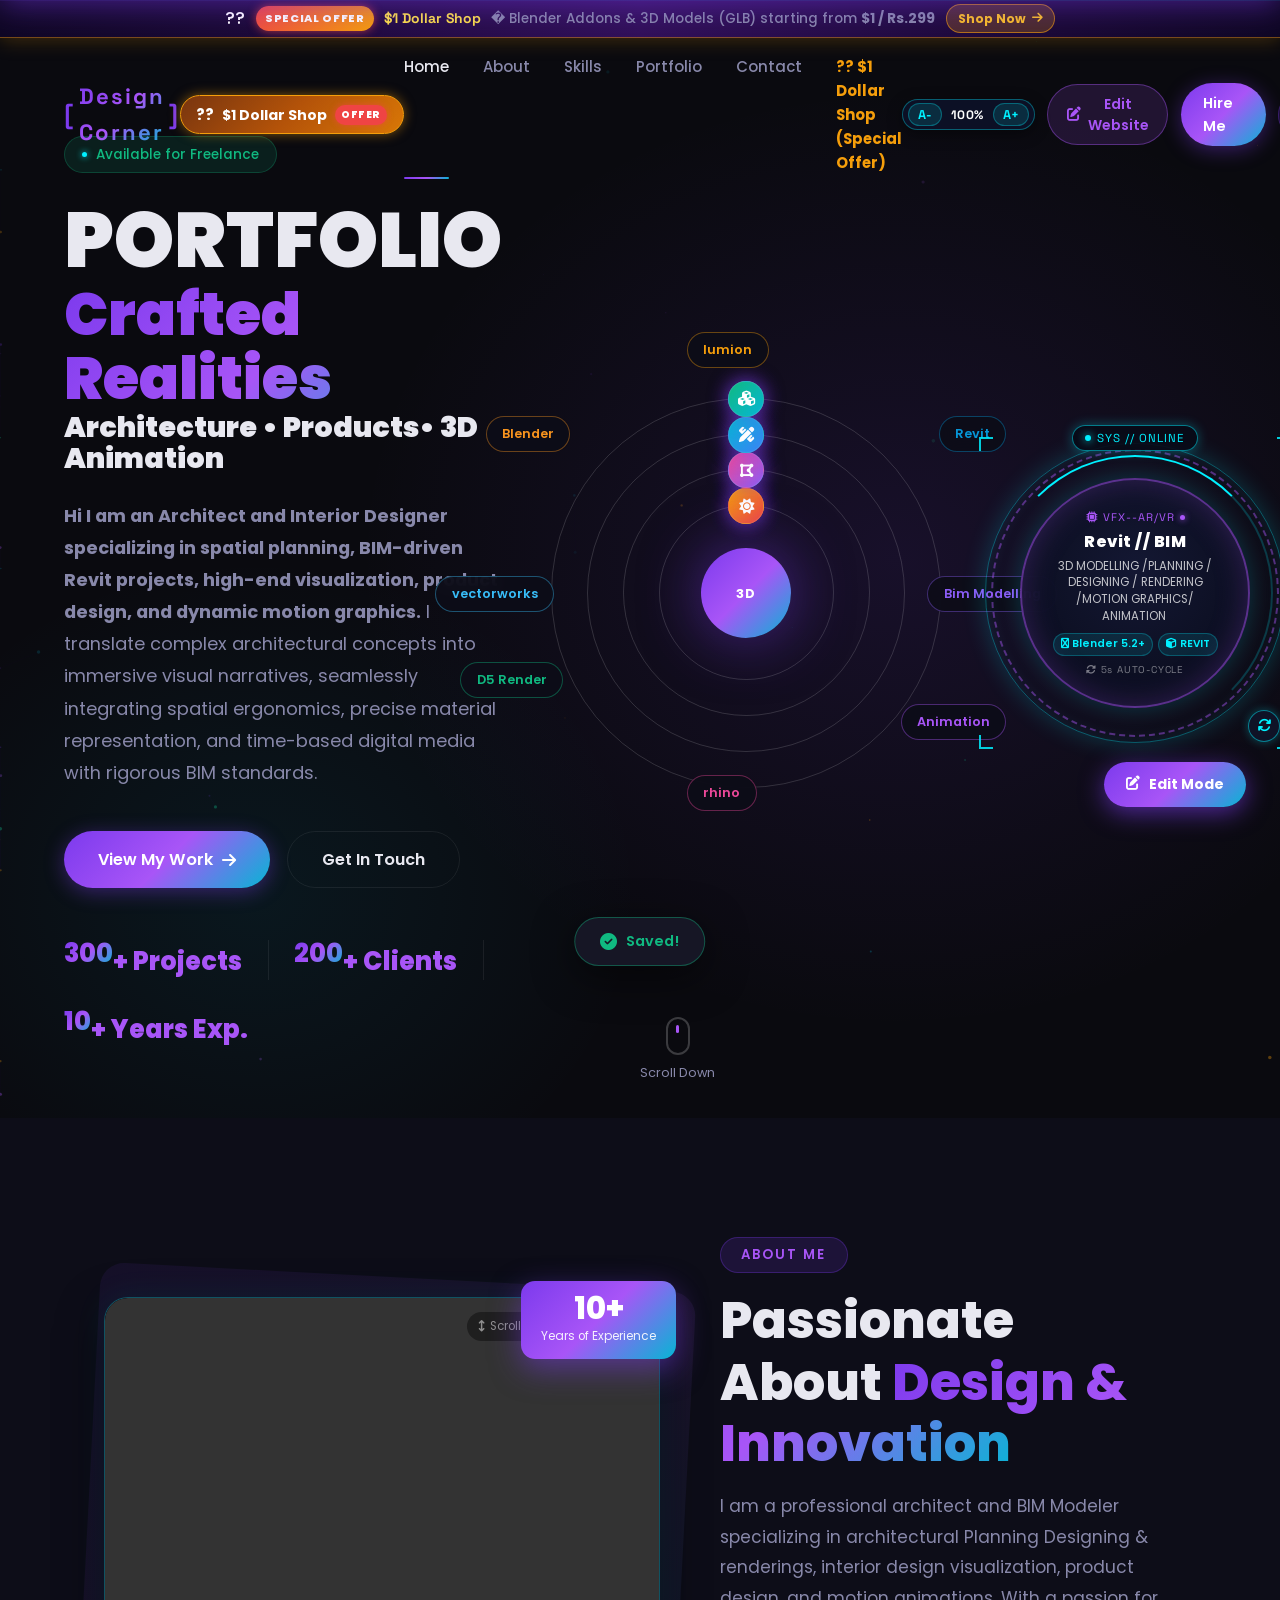
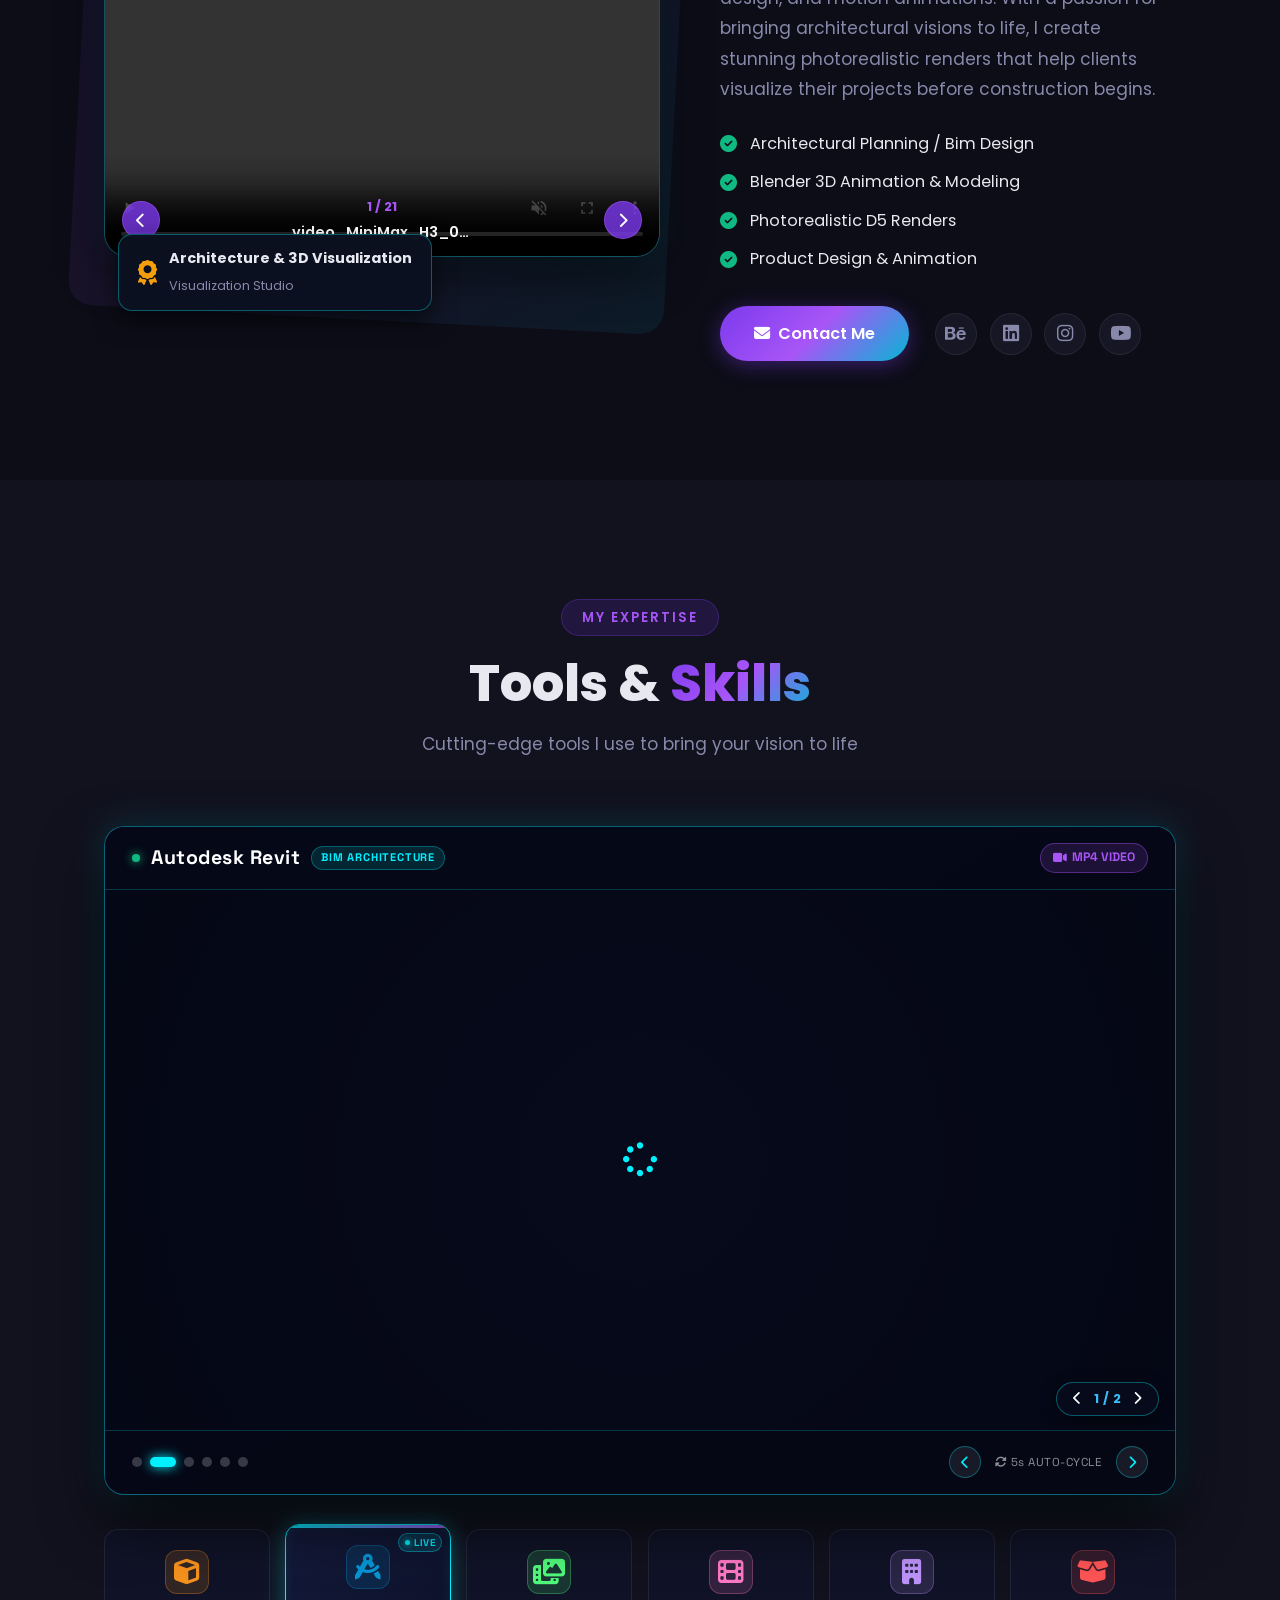
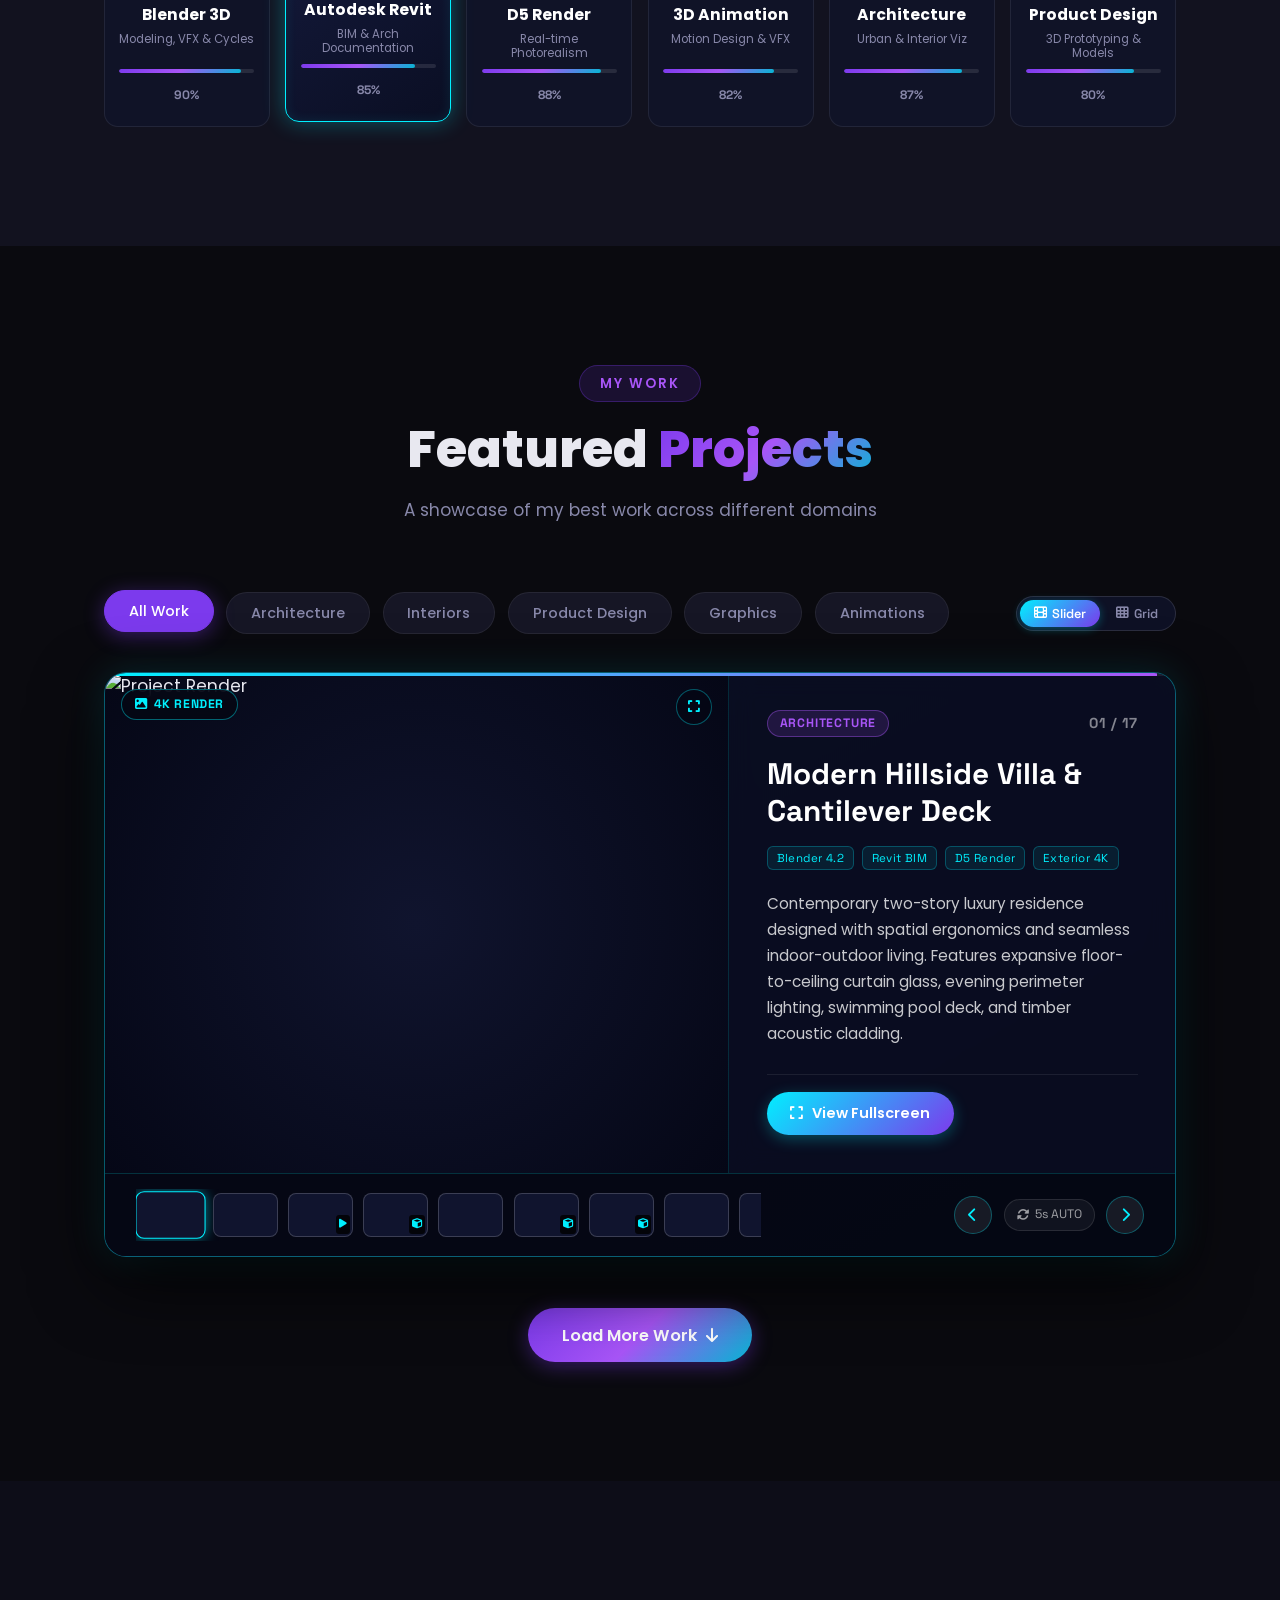
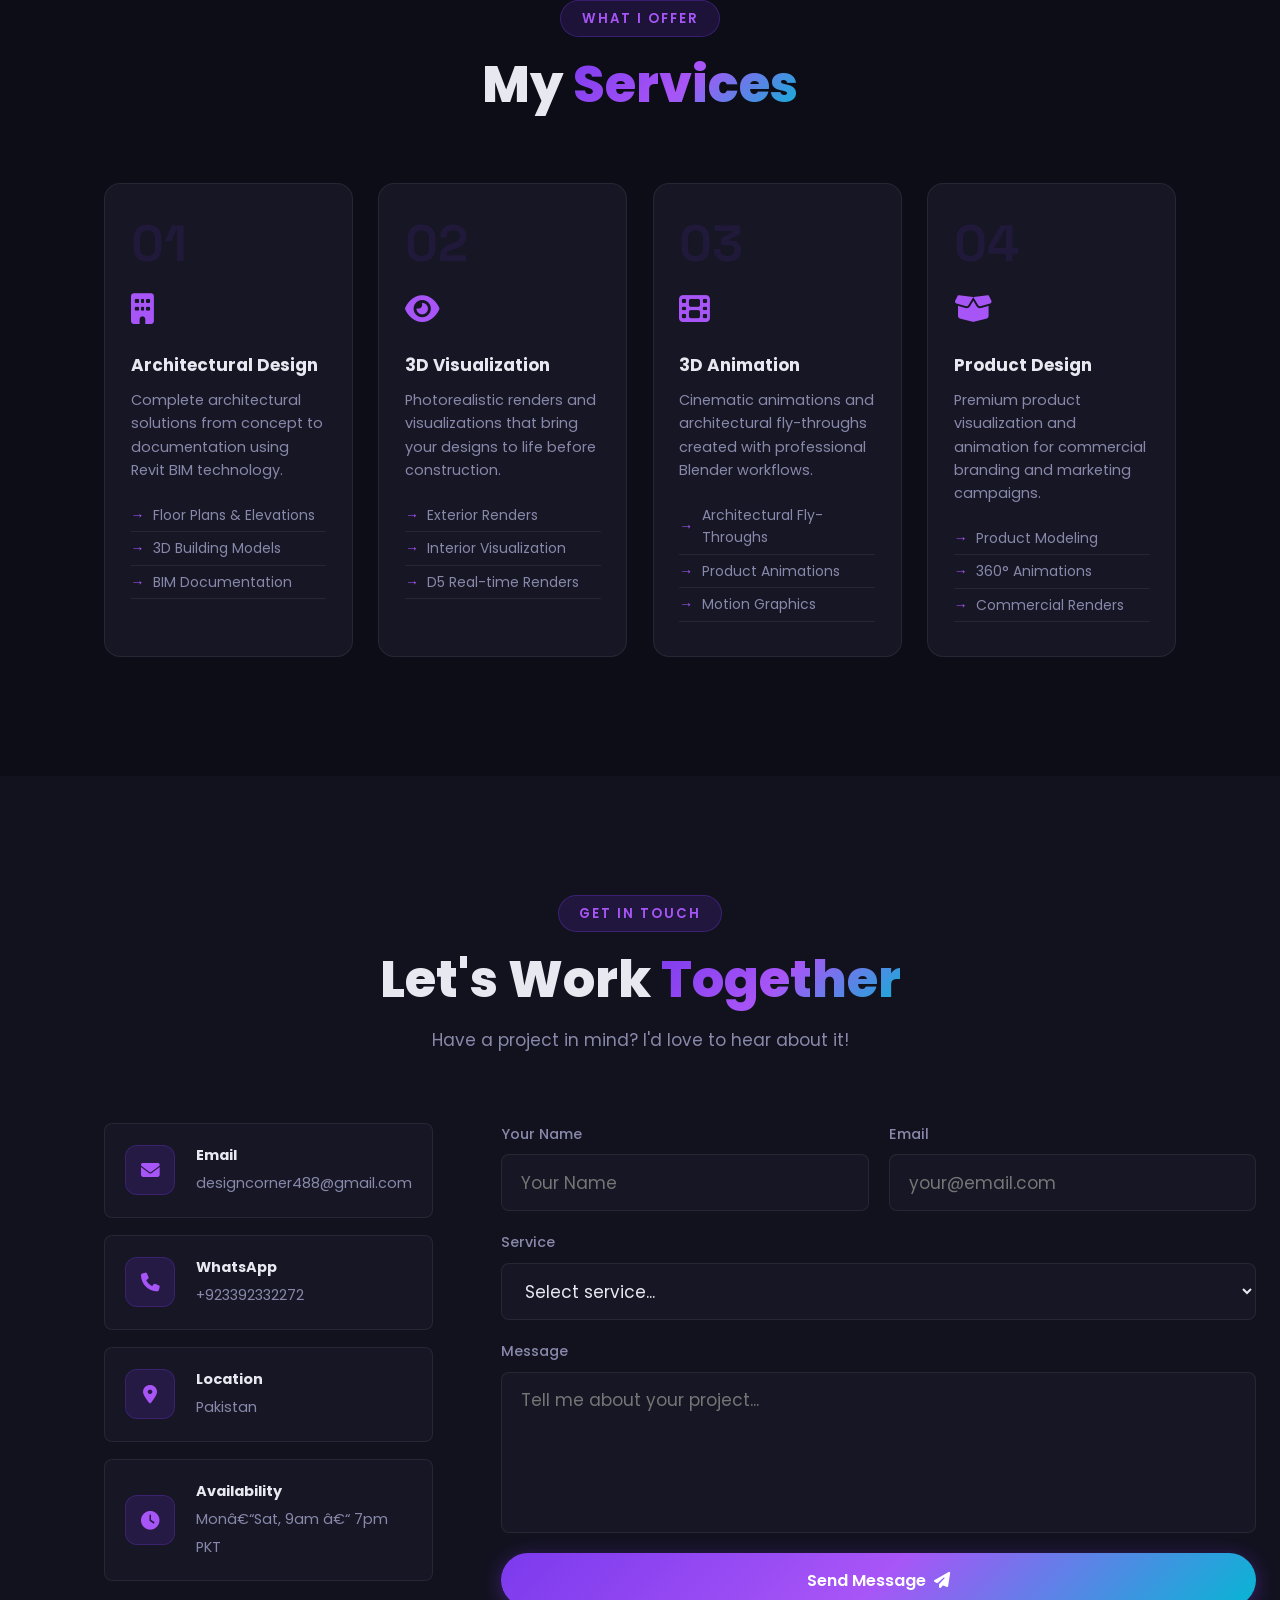
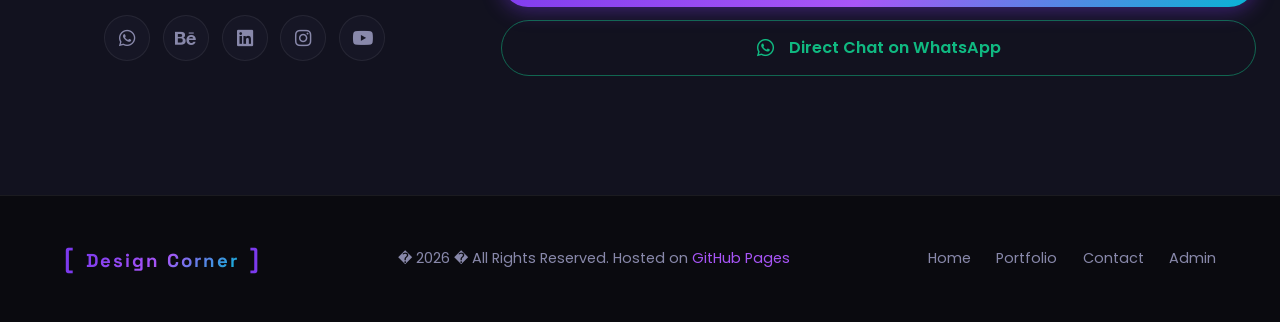
==== index.html @ 5e1ff258 "Fix Slide Timer modal opening and add quick speed controls (v24.6)" ====
﻿<!DOCTYPE html>
<html lang="en">
<head>
<script>
window.addEventListener('error', function(e) {
  document.title = 'JS_ERROR: ' + e.message + ' line ' + e.lineno;
});
</script>
  <meta charset="UTF-8"/>
  <meta name="viewport" content="width=device-width, initial-scale=1.0"/>
  <meta name="description" content="Professional Architecture & 3D Visualization Portfolio � Photorealistic Renderings, Animations, Interior Design"/>
  <meta property="og:title" content="Architecture & 3D Visualization Portfolio"/>
  <meta property="og:type" content="website"/>
  <title>Architecture & 3D Visualization</title>
  <link rel="preconnect" href="https://fonts.googleapis.com"/>
  <link rel="preconnect" href="https://fonts.gstatic.com" crossorigin/>
  <link href="https://fonts.googleapis.com/css2?family=Poppins:wght@300;400;500;600;700;800;900&family=Space+Grotesk:wght@300;400;500;600;700&display=swap" rel="stylesheet"/>
  <link rel="stylesheet" href="https://cdnjs.cloudflare.com/ajax/libs/font-awesome/6.5.0/css/all.min.css"/>
  <link rel="stylesheet" href="style.css?v=23.1"/>
  <script type="module" src="https://ajax.googleapis.com/ajax/libs/model-viewer/3.4.0/model-viewer.min.js"></script>
</head>
<body>

<!-- EDIT TOOLBAR -->
<div class="edit-toolbar" id="editToolbar">
  <div class="edit-toolbar-inner">
    <div class="edit-brand"><i class="fas fa-wand-magic-sparkles"></i><span>Edit Mode</span></div>
    <div class="edit-tools">
      <button class="etool etool-save" id="btnSave" onclick="saveAll()"><i class="fas fa-floppy-disk"></i> Save</button>
      <button class="etool etool-publish" id="btnPublish" onclick="publishToGitHub()"><i class="fas fa-cloud-upload-alt"></i> Publish Live</button>
      <button class="etool etool-token" id="btnToken" onclick="openGhTokenModal()" title="GitHub Token Setup"><i class="fab fa-github"></i></button>
      <button class="etool etool-inquiries" id="btnInquiries" onclick="openInquiriesModal()" title="View Client Messages"><i class="fas fa-inbox"></i> Inquiries (<span id="inquiryCount">0</span>)</button>
      <button class="etool etool-softwares" id="btnManageSoftwares" onclick="openSoftwareModal()"><i class="fas fa-tags"></i> Software Tags</button>
      <div class="etool-fontsize-group" id="etoolFontSizeGroup" title="Kisi bhi text par click karein phir yahan se size chota ya bara karein">
        <span class="fs-label"><i class="fas fa-text-height"></i> Text Size:</span>
        <button type="button" class="btn-fs-step" onclick="adjustActiveFontSize(-2)" title="Text chota karein (A-)">A-</button>
        <span id="activeFontSizeDisplay" class="fs-display">--</span>
        <button type="button" class="btn-fs-step" onclick="adjustActiveFontSize(+2)" title="Text bara karein (A+)">A+</button>
        <button type="button" class="btn-fs-reset" onclick="resetActiveFontSize()" title="Original size par reset karein"><i class="fas fa-rotate-left"></i></button>
      </div>
      <button class="etool" onclick="openSlideTimerModal()" title="Slide Timer Settings — har section ki speed adjust karein" style="background:rgba(99,102,241,0.25);border-color:rgba(139,92,246,0.5);"><i class="fas fa-clock"></i> Timers</button>
      <button class="etool etool-reset" id="btnReset"><i class="fas fa-rotate-left"></i> Reset</button>
      <button class="etool etool-lock" id="btnLock" onclick="lockEditMode()" title="Lock & Logout"><i class="fas fa-lock"></i> Lock</button>
    </div>
    <div class="edit-hint"><i class="fas fa-circle-info"></i> Text par click karein = edit · <strong>Ctrl+E</strong> = Toggle · <strong>Ctrl+S</strong> = Save</div>
  </div>
</div>

<!-- EDIT TOGGLE BUTTON -->
<button class="edit-toggle-btn" id="editToggleBtn" onclick="tryToggleEditMode()">
  <i class="fas fa-pen-to-square" id="editIcon"></i>
  <span id="editLabel">Edit Mode</span>
</button>

<!-- TOAST -->
<div class="toast" id="toast"><i class="fas fa-check-circle"></i><span id="toastMsg">Saved!</span></div>

<!-- Hidden file input for profile photo -->
<input type="file" id="fileInputPhoto" accept="image/*" style="display:none"/>
<input type="file" id="scifiAvatarInput" accept="image/*" style="display:none"/>

<!-- LOADER -->
<div class="loader" id="loader">
  <div class="loader-inner">
    <div class="loader-logo">
      <span class="loader-letter" style="animation-delay:.05s">3</span>
      <span class="loader-letter" style="animation-delay:.1s">D</span>
      <span class="loader-letter" style="animation-delay:.15s">&nbsp;</span>
      <span class="loader-letter" style="animation-delay:.2s">S</span>
      <span class="loader-letter" style="animation-delay:.25s">T</span>
      <span class="loader-letter" style="animation-delay:.3s">U</span>
      <span class="loader-letter" style="animation-delay:.35s">D</span>
      <span class="loader-letter" style="animation-delay:.4s">I</span>
      <span class="loader-letter" style="animation-delay:.45s">O</span>
    </div>
    <div class="loader-bar"><div class="loader-progress" id="loaderProgress"></div></div>
    <span class="loader-percent" id="loaderPercent">0%</span>
  </div>
</div>
<script>
  setTimeout(function() {
    var l = document.getElementById('loader');
    if (l) { l.classList.add('hidden'); setTimeout(function(){ l.style.display = 'none'; }, 400); }
  }, 1200);
</script>



<!-- TOP PROMO BANNER ($1 DOLLAR SHOP) -->
<div class="top-promo-banner" id="topPromoBanner">
  <a href="addons-store/" target="_blank" class="promo-link">
    <span class="promo-flame-icon">??</span>
    <span class="promo-badge-pulse">SPECIAL OFFER</span>
    <span class="promo-title"><strong>$1 Dollar Shop</strong></span>
    <span class="promo-desc">� Blender Addons &amp; 3D Models (GLB) starting from <strong>$1 / Rs.299</strong></span>
    <span class="promo-cta">Shop Now <i class="fas fa-arrow-right"></i></span>
  </a>
</div>

<!-- NAVBAR -->
<nav class="navbar" id="navbar">
  <div class="nav-logo" id="navLogoWrap">
    <img id="navLogoImg" src="" alt="Firm Logo" style="display:none;height:36px;max-width:140px;object-fit:contain;margin-right:8px;border-radius:6px;vertical-align:middle;" />
    <span class="logo-bracket">[</span>
    <span class="logo-text editable" data-key="navName" id="nav-name">Design Corner</span>
    <span class="logo-bracket">]</span>
    <label class="btn-logo-upload" id="btnLogoUpload" title="Upload PNG Logo">
      <i class="fas fa-camera"></i>
      <input type="file" id="navLogoFileInput" accept="image/png,image/jpeg,image/svg+xml,image/webp" style="display:none" />
    </label>
    <button type="button" class="btn-logo-remove" id="btnLogoRemove" title="Remove Logo" style="display:none;">
      <i class="fas fa-xmark"></i>
    </button>
  </div>

  <!-- Dedicated Glowing & Blinking $1 Dollar Shop Button (Visible on both Mobile & Desktop) -->
  <a href="addons-store/" class="nav-shop-pill" target="_blank" title="Blender Addons &amp; Tools from $1 / Rs.299">
    <span class="shop-pill-flame">??</span>
    <span class="shop-pill-text">$1 Dollar Shop</span>
    <span class="shop-pill-badge">OFFER</span>
  </a>

  <div class="nav-links" id="navLinks">
    <a href="#home"     class="nav-link active">Home</a>
    <a href="#about"    class="nav-link">About</a>
    <a href="#skills"   class="nav-link">Skills</a>
    <a href="#work"     class="nav-link">Portfolio</a>
    <a href="#contact"  class="nav-link">Contact</a>
    <a href="addons-store/" class="nav-link nav-store-drawer-link" target="_blank" style="color:var(--gold);font-weight:700">
      ?? $1 Dollar Shop (Special Offer)
    </a>

    <!-- Mobile Drawer Extra Actions -->
    <div class="mobile-menu-extras">
      <div class="site-scale-control mobile-scale-box" title="Text Zoom">
        <span style="font-size:0.75rem;color:var(--text-muted);padding-left:4px;">Zoom:</span>
        <button type="button" class="btn-scale-step" onclick="changeSiteScale(-0.1)">A-</button>
        <button type="button" class="btn-scale-reset" onclick="resetSiteScale()">100%</button>
        <button type="button" class="btn-scale-step" onclick="changeSiteScale(0.1)">A+</button>
      </div>
      <a href="#contact" class="btn-hire mobile-hire-btn" onclick="document.getElementById('navLinks').classList.remove('open')">Hire Me</a>
    </div>
  </div>

  <div class="nav-actions">
    <!-- Desktop text scale controller -->
    <div class="site-scale-control desktop-scale-control" id="siteScaleControl" title="Page & Text Zoom Controller">
      <button type="button" class="btn-scale-step" onclick="changeSiteScale(-0.1)" title="Make text smaller (A-)">A-</button>
      <button type="button" class="btn-scale-reset" onclick="resetSiteScale()" id="siteScaleLabel" title="Reset Zoom to 100%">100%</button>
      <button type="button" class="btn-scale-step" onclick="changeSiteScale(0.1)" title="Make text bigger (A+)">A+</button>
    </div>
    <button class="btn-edit-nav desktop-edit-btn" id="navEditBtn" onclick="tryToggleEditMode()" title="Direct Visual Edit"><i class="fas fa-pen-to-square"></i> <span>Edit Website</span></button>
    <a href="#contact" class="btn-hire desktop-hire-btn">Hire Me</a>
    <a href="admin/" class="btn-admin-nav desktop-admin-btn" title="Admin Panel"><i class="fas fa-cog"></i></a>
    <button class="hamburger" id="hamburger" aria-label="Toggle Navigation"><span></span><span></span><span></span></button>
  </div>
</nav>

<!-- HERO -->
<section class="hero" id="home">
  <div class="hero-bg">
    <canvas id="particleCanvas"></canvas>
    <div class="hero-gradient"></div>
  </div>
  <div class="hero-content">
    <div class="hero-badge">
      <span class="badge-dot"></span>
      <span class="editable" data-key="heroBadge">Available for Freelance</span>
    </div>
    <h1 class="hero-title">
      <span class="line editable" data-key="heroLine1">Architecture</span>
      <span class="line gradient-text editable" data-key="heroLine2" id="hero-tagline">3D Visualization</span>
      <span class="line editable" data-key="heroLine3">& Design</span>
    </h1>
    <p class="hero-desc editable" data-key="heroDesc" id="hero-desc">Transforming ideas into stunning 3D realities � from architectural masterpieces to mesmerizing animations and product designs.</p>
    <div class="hero-btns">
      <a href="#work" class="btn-primary"><span>View My Work</span><i class="fas fa-arrow-right"></i></a>
      <a href="#contact" class="btn-secondary"><span>Get In Touch</span></a>
    </div>
    <div class="hero-stats">
      <div class="stat">
        <span class="stat-num editable" data-key="statProjects" id="stat-projects">300</span><span>+</span>
        <span class="stat-label editable" data-key="statProjLbl">Projects</span>
      </div>
      <div class="stat-divider"></div>
      <div class="stat">
        <span class="stat-num editable" data-key="statClients" id="stat-clients">200</span><span>+</span>
        <span class="stat-label editable" data-key="statClientsLbl">Clients</span>
      </div>
      <div class="stat-divider"></div>
      <div class="stat">
        <span class="stat-num editable" data-key="statYears" id="stat-years">10</span><span>+</span>
        <span class="stat-label editable" data-key="statYearsLbl">Years Exp.</span>
      </div>
    </div>
  </div>
  <div class="hero-visual">
    <div class="hero-3d-card">
      <div class="card-inner">
        <div class="orbit" id="orbitContainer">
          <div class="orbit-ring ring1"><div class="planet p1"><i class="fas fa-cube"></i></div></div>
          <div class="orbit-ring ring2"><div class="planet p2"><i class="fas fa-drafting-compass"></i></div></div>
          <div class="orbit-ring ring3"><div class="planet p3"><i class="fas fa-film"></i></div></div>
        </div>
        <div class="center-icon"><i class="fas fa-hexagon"></i><span>3D</span></div>
      </div>
      <div class="floating-tags" id="floatingTags">
        <span class="tag t1">Blender</span>
        <span class="tag t2">Revit</span>
        <span class="tag t3">D5 Render</span>
        <span class="tag t4">Animation</span>
      </div>
    </div>
    <div class="orbit-actions-bar">
      <button type="button" class="btn-orbit-add-pill" id="orbitAddBtn" onclick="triggerAddSoftware()">
        <i class="fas fa-plus-circle"></i> Manage Software Tags
      </button>
    </div>
  </div>

  <!-- SCI-FI CINEMATIC DYNAMIC CIRCLE PORTAL -->
  <div class="hero-scifi-portal" id="scifiPortal" data-aos="fade-left" data-aos-delay="300">
    <div class="scifi-portal-inner">
      <!-- Holographic Sci-Fi HUD HUD Rings & Markings -->
      <div class="scifi-hud-frame">
        <div class="hud-ring hud-ring-outer"></div>
        <div class="hud-ring hud-ring-tech"></div>
        <div class="hud-ring hud-ring-radar"></div>
        <div class="hud-corner c-tl"></div>
        <div class="hud-corner c-tr"></div>
        <div class="hud-corner c-bl"></div>
        <div class="hud-corner c-br"></div>
        <div class="hud-status-badge">
          <span class="hud-pulse-dot"></span>
          <span class="editable" data-key="scifiStatus">SYS // ONLINE</span>
        </div>
      </div>

      <!-- 3D Flip Card: Alternates every 5 seconds -->
      <div class="scifi-flip-card" id="scifiFlipCard" onclick="manualFlipPortal(event)" title="Click to rotate (Auto 5s)">
        <!-- Face A: Holographic Avatar / Profile Image -->
        <div class="scifi-face scifi-face-front">
          <div class="scifi-avatar-wrap">
            <img id="scifiAvatarImg" src="hero-bg.png" alt="Profile Avatar" class="scifi-avatar-img" />
            <div class="scifi-scanlines"></div>
            <div class="scifi-holo-glow"></div>
            <label class="btn-scifi-upload" id="btnScifiUpload" title="Change Sci-Fi Avatar" onclick="event.stopPropagation()">
              <i class="fas fa-camera"></i>
              
            </label>
          </div>
          <div class="scifi-avatar-info">
            <span class="scifi-tag editable" data-key="scifiRank">ARCHITECT &amp; 3D ARTIST</span>
            <span class="scifi-name editable" data-key="scifiCallsign">DESIGN CORNER</span>
          </div>
        </div>

        <!-- Face B: High-Tech Sci-Fi Data Terminal / Text -->
        <div class="scifi-face scifi-face-back">
          <div class="scifi-terminal-content">
            <div class="terminal-hud-header">
              <i class="fa-solid fa-microchip"></i>
              <span class="editable" data-key="scifiTermTag">CORE // 3D MATRIX</span>
              <span class="terminal-beacon"></span>
            </div>
            <h4 class="terminal-hud-title editable" data-key="scifiTermTitle">BLENDER 3D // BIM</h4>
            <p class="terminal-hud-desc editable" data-key="scifiTermDesc">Photorealistic architectural renders, parametric geometry nodes &amp; motion design.</p>
            <div class="terminal-hud-pills">
              <span class="hud-pill editable" data-key="scifiBadge1"><i class="fa-brands fa-blender"></i> Blender 4.x</span>
              <span class="hud-pill editable" data-key="scifiBadge2"><i class="fas fa-cube"></i> Revit &amp; D5</span>
            </div>
            <div class="terminal-hud-footer">
              <span class="cycle-hint"><i class="fas fa-rotate"></i> 5s AUTO-CYCLE</span>
            </div>
          </div>
        </div>
      </div>

      <!-- Quick manual flip button -->
      <button type="button" class="btn-portal-flip-toggle" onclick="event.stopPropagation(); manualFlipPortal()" title="Rotate Circle">
        <i class="fas fa-arrows-rotate"></i>
      </button>
    </div>
    <!-- Dedicated Mobile & Desktop Change Photo Button in Edit Mode -->
    <div class="scifi-edit-actions" id="scifiEditActions" style="display:none;">
      <button type="button" class="btn-change-scifi-photo" onclick="triggerScifiAvatarUpload(event)">
        <i class="fas fa-camera"></i> Change Photo
      </button>
      <button type="button" class="btn-change-scifi-photo" onclick="openScifiModal(event)" style="border-color:#a855f7;background:linear-gradient(135deg,rgba(168,85,247,.3),rgba(99,102,241,.3));">
        <i class="fas fa-pen-to-square"></i> Edit Circle Text
      </button>
      <button type="button" class="btn-change-scifi-photo" onclick="flipPortal()" style="border-color:#38bdf8;background:linear-gradient(135deg,rgba(56,189,248,.25),rgba(0,240,255,.2));">
        <i class="fas fa-arrows-rotate"></i> Flip Side
      </button>
    </div>
  </div>
  <div class="scroll-indicator">
    <div class="scroll-mouse"><div class="scroll-wheel"></div></div>
    <span>Scroll Down</span>
  </div>
</section>

<!-- ABOUT -->
<section class="about section" id="about">
  <div class="container">
    <div class="about-grid">
      <div class="about-image-wrap" data-aos="fade-right">
        <div class="about-img-bg"></div>
        <div class="about-img-container">
          <!-- 3D GLB MODEL VIEWER -->
          <div class="glb-viewer-wrap" id="glbViewerWrap">
            <div class="glb-placeholder" id="glbPlaceholder" style="display:none;">
              <i class="fas fa-cube"></i>
              <span>3D Models & Animations Upload Karein</span>
              <p class="glb-hint">GLB / GLTF 3D Models aur MP4 / WebM Animations<br>Auto-rotate, 360� orbit aur auto-play hoga!</p>
              <label class="glb-upload-btn" id="glbUploadLabel">
                <i class="fas fa-upload"></i> Upload 3D Models / Animations
                <input type="file" id="glbFileInput" accept=".glb,.gltf,.mp4,.webm,.jpg,.jpeg,.png,.webp" multiple style="display:none"/>
              </label>
            </div>
            <div class="glb-viewer-container" id="glbViewerContainer" style="display:block;">
              <model-viewer
                id="mainModelViewer"
                auto-rotate
                auto-rotate-delay="0"
                rotation-per-second="30deg"
                camera-controls
                touch-action="pan-y"
                shadow-intensity="1.2"
                environment-image="neutral"
                exposure="1"
                autoplay
                loading="eager"
                style="width:100%;height:100%;display:none;background:transparent;"
              ></model-viewer>
              <video
                id="mainVideoViewer"
                src="media/hvac_samply_.mp4"
                autoplay
                loop
                muted
                playsinline
                controls
                style="display:block;width:100%;height:100%;object-fit:contain;background:#05050a;"
              ></video>
              <img
                id="mainImageViewer"
                style="display:none;width:100%;height:100%;object-fit:contain;background:#05050a;border-radius:12px;"
                alt="3D Visual Render"
              />
              <div class="glb-nav-overlay">
                <button class="glb-nav-btn glb-prev" id="glbPrevBtn" title="Previous"><i class="fas fa-chevron-left"></i></button>
                <div class="glb-info">
                  <span class="glb-counter" id="glbCounter">1 / 1</span>
                  <span class="glb-name" id="glbModelName">Model</span>
                </div>
                <div class="glb-edit-actions" style="display:flex;align-items:center;gap:.35rem;">
                  <button type="button" class="glb-action-btn glb-set-first-btn" id="glbSetFirstBtn" title="Set this model as #1 (Cover/Main Display)"><i class="fas fa-star"></i> Set #1</button>
                  <button type="button" class="glb-action-btn" id="glbReorderBtn" title="Arrange & Reorder All Models"><i class="fas fa-arrow-down-up-across-line"></i> Reorder</button>
                  <button type="button" class="glb-del-btn" id="glbDelBtn" title="Delete Model / Animation"><i class="fas fa-trash-can"></i></button>
                  <button class="glb-nav-btn glb-next" id="glbNextBtn" title="Next"><i class="fas fa-chevron-right"></i></button>
                </div>
              </div>
              <div class="glb-scroll-hint"><i class="fas fa-arrows-up-down"></i> Scroll to switch (up to 30)</div>
            </div>
            <label class="glb-add-more-btn" id="glbAddLabel" style="display:none" title="Add more 3D Models / Animations">
              <i class="fas fa-plus-circle"></i> Add More (GLB / MP4)
              <input type="file" id="glbFileInputMore" accept=".glb,.gltf,.mp4,.webm,.jpg,.jpeg,.png,.webp" multiple style="display:none"/>
            </label>
          </div>
          <div class="about-badge-card">
            <i class="fas fa-award"></i>
            <div>
              <strong id="av-title" class="editable" data-key="aboutBadgeTitle">Architecture & 3D</strong>
              <span class="editable" data-key="aboutBadgeSub">Visualization Studio</span>
            </div>
          </div>
          <div class="about-exp-card">
            <span class="exp-num editable" data-key="aboutExpNum">10+</span>
            <span class="exp-label editable" data-key="aboutExpLbl">Years of Experience</span>
          </div>
        </div>
      </div>
      <div class="about-text" data-aos="fade-left">
        <div class="section-tag">About Me</div>
        <h2 class="section-title">
          <span class="editable" data-key="aboutTitle">Passionate About </span>
          <span class="gradient-text editable" data-key="aboutTitleGrad" id="about-title">Design & Innovation</span>
        </h2>
        <p class="about-desc editable" data-key="aboutDesc" id="about-text">Architecture & 3D Visualization Studio</p>
        <div class="about-highlights">
          <div class="highlight"><i class="fas fa-check-circle"></i><span class="editable" data-key="hl1">Architectural Visualization Expert</span></div>
          <div class="highlight"><i class="fas fa-check-circle"></i><span class="editable" data-key="hl2">Blender 3D Animation & Modeling</span></div>
          <div class="highlight"><i class="fas fa-check-circle"></i><span class="editable" data-key="hl3">Photorealistic D5 Renders</span></div>
          <div class="highlight"><i class="fas fa-check-circle"></i><span class="editable" data-key="hl4">Product Design & Animation</span></div>
        </div>
        <div class="about-actions">
          <a href="#contact" class="btn-primary"><i class="fas fa-envelope"></i><span>Contact Me</span></a>
          <div class="social-row">
            <a href="#" class="social-icon social-link" data-platform="behance"><i class="fab fa-behance"></i></a>
            <a href="#" class="social-icon social-link" data-platform="linkedin"><i class="fab fa-linkedin"></i></a>
            <a href="#" class="social-icon social-link" data-platform="instagram"><i class="fab fa-instagram"></i></a>
            <a href="#" class="social-icon social-link" data-platform="youtube"><i class="fab fa-youtube"></i></a>
          </div>
        </div>
      </div>
    </div>
  </div>
</section>

<!-- SKILLS -->
<section class="skills section" id="skills">
  <div class="container">
    <div class="section-header" data-aos="fade-up">
      <div class="section-tag editable" data-key="skillsTag">My Expertise</div>
      <h2 class="section-title"><span class="editable" data-key="skillsTitle1">Tools &amp; </span><span class="gradient-text editable" data-key="skillsTitle2">Skills</span></h2>
      <p class="section-sub editable" data-key="skillsSub">Cutting-edge tools I use to bring your vision to life</p>
    </div>

    <!-- THEATER LAYOUT: 1. VIDEO / 3D ON TOP, 2. TOOLS NAMES PANEL BELOW -->
    <div class="skills-theater-wrap" data-aos="fade-up">
      <!-- 1. TOP: FULLSCREEN CINEMATIC VIEWPORT DISPLAY -->
      <div class="skills-viewport-panel" id="skillsViewportPanel">
        <div class="skills-viewport-screen" id="skillsViewportScreen">
          <!-- Top HUD Header -->
          <div class="viewport-hud-header">
            <div class="viewport-tool-info">
              <span class="vp-live-dot"></span>
              <span class="vp-tool-name" id="vpToolName">Blender 3D</span>
              <span class="vp-tag-pill" id="vpToolTag">CYCLES &amp; EEVEE RENDER</span>
            </div>
            <div class="viewport-type-badge" id="vpTypeBadge">
              <i class="fas fa-video"></i> MP4 VIDEO
            </div>
          </div>

          <!-- Video / 3D Canvas / Image Stage -->
          <div class="viewport-stage" id="viewportStage">
            <video id="vpVideo" src="media/hvac_samply_.mp4" autoplay muted loop playsinline style="width:100%;height:100%;object-fit:cover;display:block;"></video>
            <model-viewer id="vpModel" auto-rotate camera-controls shadow-intensity="1.5" exposure="1.1" style="display:none; width:100%; height:100%;"></model-viewer>
            <img id="vpImage" style="display:none; width:100%; height:100%; object-fit:contain; background:#04060e;" alt="Render Preview" />
            <div class="vp-loading" id="vpLoading" style="display:none;"><i class="fas fa-spinner fa-spin"></i></div>
            <div class="vp-3d-hint" id="vp3dHint" style="display:none;">
              <i class="fas fa-hand-pointer"></i> Drag to rotate in 3D
            </div>
            <!-- Sub-gallery arrows for multiple renders -->
            <div class="vp-sub-nav" id="vpSubNav" style="display:none;">
              <button type="button" class="btn-vp-sub" onclick="prevSkillSubImage()" title="Previous Image"><i class="fas fa-chevron-left"></i></button>
              <span id="vpSubCounter" class="vp-sub-counter">1 / 3</span>
              <button type="button" class="btn-vp-sub" onclick="nextSkillSubImage()" title="Next Image"><i class="fas fa-chevron-right"></i></button>
            </div>
          </div>

          <!-- Bottom HUD Footer: Dots, Cycle Info, Arrows -->
          <div class="viewport-hud-footer">
            <div class="viewport-dots" id="viewportDots">
              <span class="vp-dot active" onclick="selectSkillTool(0)" title="Blender 3D"></span>
              <span class="vp-dot" onclick="selectSkillTool(1)" title="Autodesk Revit"></span>
              <span class="vp-dot" onclick="selectSkillTool(2)" title="D5 Render"></span>
              <span class="vp-dot" onclick="selectSkillTool(3)" title="3D Animation"></span>
              <span class="vp-dot" onclick="selectSkillTool(4)" title="Architecture"></span>
              <span class="vp-dot" onclick="selectSkillTool(5)" title="Product Design"></span>
            </div>
            <div class="viewport-nav-actions">
              <button type="button" class="btn-vp-step" onclick="prevSkillTool()" title="Previous Tool"><i class="fas fa-chevron-left"></i></button>
              <span class="vp-auto-text"><i class="fas fa-rotate"></i> 5s AUTO-CYCLE</span>
              <button type="button" class="btn-vp-step" onclick="nextSkillTool()" title="Next Tool"><i class="fas fa-chevron-right"></i></button>
            </div>
          </div>

          <!-- In Edit Mode: Upload Button for Active Tool -->
          <!-- In Edit Mode: Upload Button for Active Tool -->
          <div class="viewport-edit-upload-bar" id="viewportEditBar" style="display:none;align-items:center;justify-content:center;gap:0.6rem;flex-wrap:wrap;margin-top:0.6rem;">
            <button type="button" class="btn-vp-main-upload" onclick="triggerActiveToolMediaUpload()">
              <i class="fas fa-cloud-arrow-up"></i> Upload Media (3D / Video / Image) for <strong id="vpUploadBtnToolName">Blender 3D</strong>
            </button>
            <button type="button" class="btn-primary" onclick="publishToGitHub()" title="Publish changes to live website" style="padding:0.65rem 1.1rem;font-size:0.85rem;border-radius:10px;">
              <i class="fas fa-cloud-upload-alt"></i> Publish Live
            </button>
          </div>
        </div>
      </div>

      <!-- 2. BOTTOM: THE 6 TOOLS NAMES PANEL IN A ROW -->
      <div class="skills-grid skills-bottom-row" id="skillsGrid">
        <div class="skill-card active" data-tool-idx="0" onclick="selectSkillTool(0)">
          <div class="skill-active-badge"><span class="badge-dot"></span> LIVE</div>
          <div class="skill-icon" style="--clr:#f7931e"><img src="https://upload.wikimedia.org/wikipedia/commons/0/0c/Blender_logo_no_text.svg" alt="Blender" onerror="this.outerHTML='<i class=\'fas fa-cube\'></i>'"/></div>
          <h3 class="editable" data-key="tool1Title">Blender 3D</h3>
          <p class="editable" data-key="tool1Desc">Modeling, VFX &amp; Cycles</p>
          <div class="skill-bar"><div class="skill-fill" data-width="90"></div></div>
          <span class="skill-percent">90%</span>
          <button type="button" class="btn-card-upload-media" onclick="event.stopPropagation(); triggerToolMediaUpload(0)" title="Upload MP4/GLB">
            <i class="fas fa-video"></i> <span>Upload</span>
          </button>
        </div>

        <div class="skill-card" data-tool-idx="1" onclick="selectSkillTool(1)">
          <div class="skill-active-badge"><span class="badge-dot"></span> LIVE</div>
          <div class="skill-icon" style="--clr:#0696d7"><i class="fas fa-drafting-compass"></i></div>
          <h3 class="editable" data-key="tool2Title">Autodesk Revit</h3>
          <p class="editable" data-key="tool2Desc">BIM &amp; Arch Documentation</p>
          <div class="skill-bar"><div class="skill-fill" data-width="85"></div></div>
          <span class="skill-percent">85%</span>
          <button type="button" class="btn-card-upload-media" onclick="event.stopPropagation(); triggerToolMediaUpload(1)" title="Upload MP4/GLB">
            <i class="fas fa-video"></i> <span>Upload</span>
          </button>
        </div>

        <div class="skill-card" data-tool-idx="2" onclick="selectSkillTool(2)">
          <div class="skill-active-badge"><span class="badge-dot"></span> LIVE</div>
          <div class="skill-icon" style="--clr:#50fa7b"><i class="fas fa-photo-film"></i></div>
          <h3 class="editable" data-key="tool3Title">D5 Render</h3>
          <p class="editable" data-key="tool3Desc">Real-time Photorealism</p>
          <div class="skill-bar"><div class="skill-fill" data-width="88"></div></div>
          <span class="skill-percent">88%</span>
          <button type="button" class="btn-card-upload-media" onclick="event.stopPropagation(); triggerToolMediaUpload(2)" title="Upload MP4/GLB">
            <i class="fas fa-video"></i> <span>Upload</span>
          </button>
        </div>

        <div class="skill-card" data-tool-idx="3" onclick="selectSkillTool(3)">
          <div class="skill-active-badge"><span class="badge-dot"></span> LIVE</div>
          <div class="skill-icon" style="--clr:#ff79c6"><i class="fas fa-film"></i></div>
          <h3 class="editable" data-key="tool4Title">3D Animation</h3>
          <p class="editable" data-key="tool4Desc">Motion Design &amp; VFX</p>
          <div class="skill-bar"><div class="skill-fill" data-width="82"></div></div>
          <span class="skill-percent">82%</span>
          <button type="button" class="btn-card-upload-media" onclick="event.stopPropagation(); triggerToolMediaUpload(3)" title="Upload MP4/GLB">
            <i class="fas fa-video"></i> <span>Upload</span>
          </button>
        </div>

        <div class="skill-card" data-tool-idx="4" onclick="selectSkillTool(4)">
          <div class="skill-active-badge"><span class="badge-dot"></span> LIVE</div>
          <div class="skill-icon" style="--clr:#bd93f9"><i class="fas fa-building"></i></div>
          <h3 class="editable" data-key="tool5Title">Architecture</h3>
          <p class="editable" data-key="tool5Desc">Urban &amp; Interior Viz</p>
          <div class="skill-bar"><div class="skill-fill" data-width="87"></div></div>
          <span class="skill-percent">87%</span>
          <button type="button" class="btn-card-upload-media" onclick="event.stopPropagation(); triggerToolMediaUpload(4)" title="Upload MP4/GLB">
            <i class="fas fa-video"></i> <span>Upload</span>
          </button>
        </div>

        <div class="skill-card" data-tool-idx="5" onclick="selectSkillTool(5)">
          <div class="skill-active-badge"><span class="badge-dot"></span> LIVE</div>
          <div class="skill-icon" style="--clr:#ff5555"><i class="fas fa-box-open"></i></div>
          <h3 class="editable" data-key="tool6Title">Product Design</h3>
          <p class="editable" data-key="tool6Desc">3D Prototyping &amp; Models</p>
          <div class="skill-bar"><div class="skill-fill" data-width="80"></div></div>
          <span class="skill-percent">80%</span>
          <button type="button" class="btn-card-upload-media" onclick="event.stopPropagation(); triggerToolMediaUpload(5)" title="Upload 3D/Video">
            <i class="fas fa-cube"></i> <span>Upload</span>
          </button>
        </div>
      </div>
    </div>
  </div>
</section></section>

<!-- PORTFOLIO / WORK SECTION -->
<!-- PORTFOLIO / WORK SECTION (CINEMATIC SHOWCASE SLIDER) -->
<section class="projects section" id="work">
  <div class="container">
    <div class="section-header" data-aos="fade-up">
      <div class="section-tag editable" data-key="workTag">My Work</div>
      <h2 class="section-title"><span class="editable" data-key="workTitle1">Featured </span><span class="gradient-text editable" data-key="workTitle2">Projects</span></h2>
      <p class="section-sub editable" data-key="workSub">A showcase of my best work across different domains</p>
    </div>

    <!-- FILTER BAR & ACTION CONTROLS -->
    <div class="filter-controls-wrap" data-aos="fade-up">
      <!-- FILTER TABS � dynamic from portfolio.json -->
      <div class="filter-tabs" id="filter-bar">
        <button class="filter-btn active" data-cat="all">All Work</button>
        <button class="filter-btn" data-cat="architecture">Architecture</button>
        <button class="filter-btn" data-cat="interior">Interiors</button>
        <button class="filter-btn" data-cat="product">Product Design</button>
        <button class="filter-btn" data-cat="graphics">Graphics</button>
        <button class="filter-btn" data-cat="animation">Animations</button>
      </div>

      <!-- EDIT & VIEW CONTROLS (Only visible in Edit Mode or View Toggle) -->
      <div class="projects-toolbar">
        <button type="button" class="btn-add-project-slide" id="btnAddProjectSlide" onclick="openAddProjectModal()">
          <i class="fas fa-plus-circle"></i> <span id="btnAddSlideText">Add Slide</span>
        </button>
        <div class="view-toggle-wrap">
          <button type="button" class="view-toggle-btn active" id="viewBtnSlider" onclick="switchProjectsView('slider')" title="Cinematic Slider View">
            <i class="fas fa-film"></i> <span>Slider</span>
          </button>
          <button type="button" class="view-toggle-btn" id="viewBtnGrid" onclick="switchProjectsView('grid')" title="Masonry Grid View">
            <i class="fas fa-th"></i> <span>Grid</span>
          </button>
        </div>
      </div>
    </div>

    <!-- 1. CINEMATIC SHOWCASE SLIDER (PRIMARY DEFAULT VIEW) -->
    <div class="projects-slider-container" id="projectsSliderContainer" data-aos="fade-up">
      <div class="slider-progress-track">
        <div class="slider-progress-bar" id="sliderProgressBar"></div>
      </div>

      <div class="slider-stage-wrapper">
        <!-- LEFT: MEDIA VIEWPORT (Images / MP4 Video / 3D GLB) -->
        <div class="slider-media-stage" id="sliderMediaStage">
          <div class="slider-media-badge" id="sliderMediaBadge">
            <i class="fas fa-image"></i> <span>RENDER</span>
          </div>

          <img id="sliderImg" src="https://raw.githubusercontent.com/designcorner488/designcorner488.github.io/master/images/1793906345433-44.jpeg" alt="Project Render" style="display:block;width:100%;height:100%;object-fit:cover;" />
          <video id="sliderVideo" autoplay muted loop playsinline style="display:none;"></video>
          <model-viewer id="sliderGlb" auto-rotate camera-controls shadow-intensity="1.5" exposure="1.1" style="display:none; width:100%; height:100%;"></model-viewer>
          <iframe id="sliderIframe" style="display:none; width:100%; height:100%; border:none;" allowfullscreen></iframe>

          <div class="slider-glb-hint" id="sliderGlbHint" style="display:none;">
            <i class="fas fa-hand-pointer"></i> Drag to rotate in 3D
          </div>

          <!-- Video Audio Toggle Button -->
          <button type="button" class="btn-media-audio" id="sliderAudioBtn" onclick="toggleSlideVideoAudio()" title="Mute/Unmute Audio" style="display:none;">
            <i class="fas fa-volume-mute" id="sliderAudioIcon"></i>
          </button>

          <!-- Expand / Lightbox overlay button -->
          <button type="button" class="btn-media-expand" onclick="openCurrentSlideLightbox()" title="View Fullscreen / HD">
            <i class="fas fa-expand"></i>
          </button>
        </div>

        <!-- RIGHT: DETAILS & DESCRIPTION PANEL -->
        <div class="slider-details-panel">
          <div>
            <div class="slider-details-header">
              <span class="slider-cat-pill" id="sliderCatPill">ARCHITECTURE</span>
              <span class="slider-counter" id="sliderCounter">01 / 17</span>
            </div>

            <h3 class="slider-title" id="sliderTitle">Modern Hillside Villa &amp; Cantilever Deck</h3>

            <div class="slider-meta-tags" id="sliderMetaTags">
              <span class="slider-tag">Blender 4.2</span>
              <span class="slider-tag">Revit BIM</span>
              <span class="slider-tag">D5 Render</span>
              <span class="slider-tag">Exterior 4K</span>
            </div>

            <div class="slider-desc" id="sliderDesc">
              Contemporary two-story luxury residence designed with spatial ergonomics and seamless indoor-outdoor living. Features expansive floor-to-ceiling curtain glass, evening perimeter lighting, swimming pool deck, and timber acoustic cladding.
            </div>
          </div>

          <div class="slider-details-footer">
            <div class="slider-actions">
              <button type="button" class="btn-slider-action btn-slider-primary" onclick="openCurrentSlideLightbox()">
                <i class="fas fa-expand"></i> <span>View Fullscreen</span>
              </button>

              <!-- Edit Mode Action Buttons -->
              <button type="button" class="slider-edit-btn" onclick="openEditCurrentProjectModal()" title="Edit Title, Description & Media">
                <i class="fas fa-pen"></i> <span>Edit Slide</span>
              </button>
              <button type="button" class="slider-edit-btn slider-del-btn" onclick="deleteCurrentProjectSlide()" title="Delete This Slide">
                <i class="fas fa-trash"></i>
              </button>
            </div>
          </div>
        </div>
      </div>

      <!-- BOTTOM HUD & THUMBNAILS -->
      <div class="slider-bottom-hud">
        <div class="slider-thumbnail-strip" id="sliderThumbStrip">
          <!-- Dynamic thumbnails by JS -->
        </div>

        <div class="slider-nav-btns">
          <button type="button" class="btn-slider-nav" onclick="prevProjectSlide()" title="Previous Slide">
            <i class="fas fa-chevron-left"></i>
          </button>
          <div class="slider-auto-pill" id="sliderAutoPill" onclick="toggleProjectSliderAutoplay()" title="Toggle Auto-Slide">
            <i class="fas fa-rotate" id="sliderAutoIcon"></i> <span id="sliderAutoText">5s AUTO</span>
          </div>
          <button type="button" class="btn-slider-nav" onclick="nextProjectSlide()" title="Next Slide">
            <i class="fas fa-chevron-right"></i>
          </button>
        </div>
      </div>
    </div>

    <!-- EMPTY STATE FOR CATEGORY WITHOUT SLIDES -->
    <div class="slider-empty-card" id="sliderEmptyCard" style="display:none;">
      <div class="slider-empty-icon"><i class="fas fa-folder-open"></i></div>
      <h3 id="sliderEmptyTitle">No Projects in this Category</h3>
      <p id="sliderEmptySub">Is category mein abhi koi project nahi hai. Edit mode on kar ke "Add Slide" se render, video ya 3D model add karein!</p>
      <button type="button" class="btn-add-project-slide" onclick="openAddProjectModal()" style="display:inline-flex; margin-top:1.2rem;">
        <i class="fas fa-plus"></i> <span>Add Slide Now</span>
      </button>
    </div>

    <!-- 2. GALLERY GRID (ACCESSIBLE VIA GRID VIEW TOGGLE) -->
    <div class="projects-grid gallery-masonry" id="gallery-grid" style="display:none;">
      <div class="gallery-loading" id="gallery-loading">
        <div class="loading-spinner"></div>
        <p>Loading portfolio...</p>
      </div>
    </div>

    <div class="gallery-empty-state" id="gallery-empty" style="display:none;">
      <i class="fas fa-images"></i>
      <h3>No projects yet</h3>
      <p>Go to the <a href="admin/">Admin Panel</a> to add your first project.</p>
    </div>

    <div class="projects-cta" id="load-more-wrap" style="display:none;">
      <button class="btn-primary" id="load-more-btn"><span>Load More Work</span><i class="fas fa-arrow-down"></i></button>
    </div>
  </div>
</section>



<!-- SERVICES -->
<section class="services section" id="services">
  <div class="container">
    <div class="section-header" data-aos="fade-up">
      <div class="section-tag editable" data-key="servicesTag">What I Offer</div>
      <h2 class="section-title"><span class="editable" data-key="servicesTitle1">My </span><span class="gradient-text editable" data-key="servicesTitle2">Services</span></h2>
    </div>
    <div class="services-grid">
      <div class="service-card" data-aos="flip-left">
        <div class="service-num">01</div><div class="service-icon"><i class="fas fa-building"></i></div>
        <h3 class="editable" data-key="serv1Title">Architectural Design</h3>
        <p class="editable" data-key="serv1Desc">Complete architectural solutions from concept to documentation using Revit BIM technology.</p>
        <ul><li>Floor Plans & Elevations</li><li>3D Building Models</li><li>BIM Documentation</li></ul>
      </div>
      <div class="service-card" data-aos="flip-left" style="animation-delay:.15s">
        <div class="service-num">02</div><div class="service-icon"><i class="fas fa-eye"></i></div>
        <h3 class="editable" data-key="serv2Title">3D Visualization</h3>
        <p class="editable" data-key="serv2Desc">Photorealistic renders and visualizations that bring your designs to life before construction.</p>
        <ul><li>Exterior Renders</li><li>Interior Visualization</li><li>D5 Real-time Renders</li></ul>
      </div>
      <div class="service-card" data-aos="flip-left" style="animation-delay:.3s">
        <div class="service-num">03</div><div class="service-icon"><i class="fas fa-film"></i></div>
        <h3 class="editable" data-key="serv3Title">3D Animation</h3>
        <p class="editable" data-key="serv3Desc">Cinematic animations and architectural fly-throughs created with professional Blender workflows.</p>
        <ul><li>Architectural Fly-Throughs</li><li>Product Animations</li><li>Motion Graphics</li></ul>
      </div>
      <div class="service-card" data-aos="flip-left" style="animation-delay:.45s">
        <div class="service-num">04</div><div class="service-icon"><i class="fas fa-box-open"></i></div>
        <h3 class="editable" data-key="serv4Title">Product Design</h3>
        <p class="editable" data-key="serv4Desc">Premium product visualization and animation for commercial branding and marketing campaigns.</p>
        <ul><li>Product Modeling</li><li>360° Animations</li><li>Commercial Renders</li></ul>
      </div>
    </div>
  </div>
</section>

<!-- CONTACT -->
<section class="contact section" id="contact">
  <div class="container">
    <div class="section-header" data-aos="fade-up">
      <div class="section-tag editable" data-key="contactTag">Get In Touch</div>
      <h2 class="section-title"><span class="editable" data-key="contactTitle1">Let's Work </span><span class="gradient-text editable" data-key="contactTitle2">Together</span></h2>
      <p class="section-sub editable" data-key="contactSub">Have a project in mind? I'd love to hear about it!</p>
    </div>
    <div class="contact-grid">
      <div class="contact-info" data-aos="fade-right">
        <div class="contact-item">
          <div class="contact-icon"><i class="fas fa-envelope"></i></div>
          <div><strong>Email</strong><span class="editable" data-key="cEmail" id="cd-email">designcorner488@gmail.com</span></div>
        </div>
        <div class="contact-item">
          <div class="contact-icon"><i class="fas fa-phone"></i></div>
          <div><strong>WhatsApp</strong><span class="editable" data-key="cPhone" id="cd-phone">+92 339 2332272</span></div>
        </div>
        <div class="contact-item">
          <div class="contact-icon"><i class="fas fa-map-marker-alt"></i></div>
          <div><strong>Location</strong><span class="editable" data-key="cLocation">Pakistan</span></div>
        </div>
        <div class="contact-item">
          <div class="contact-icon"><i class="fas fa-clock"></i></div>
          <div><strong>Availability</strong><span class="editable" data-key="cAvail">Mon�Sat, 9am � 7pm PKT</span></div>
        </div>
        <div class="contact-socials">
          <a href="https://wa.me/923392332272" onclick="handleWhatsAppLinkClick(event, '923392332272')" target="_blank" rel="noopener noreferrer" class="csocial social-link" data-platform="whatsapp" title="Chat on WhatsApp"><i class="fab fa-whatsapp"></i></a>
          <a href="#" class="csocial social-link" data-platform="behance"><i class="fab fa-behance"></i></a>
          <a href="#" class="csocial social-link" data-platform="linkedin"><i class="fab fa-linkedin"></i></a>
          <a href="#" class="csocial social-link" data-platform="instagram"><i class="fab fa-instagram"></i></a>
          <a href="#" class="csocial social-link" data-platform="youtube"><i class="fab fa-youtube"></i></a>
        </div>
      </div>
      <form class="contact-form" id="contact-form" data-aos="fade-left">
        <div class="form-row">
          <div class="form-group"><label>Your Name</label><input type="text" id="cf-name" placeholder="Your Name" required/></div>
          <div class="form-group"><label>Email</label><input type="email" id="cf-email" placeholder="your@email.com" required/></div>
        </div>
        <div class="form-group">
          <label>Service</label>
          <select id="cf-service">
            <option value="">Select service...</option>
            <option>Architectural Design</option>
            <option>3D Rendering / D5 Render</option>
            <option>Blender Animation</option>
            <option>Product Design & Animation</option>
            <option>Revit BIM</option>
            <option>Other</option>
          </select>
        </div>
        <div class="form-group"><label>Message</label><textarea id="cf-message" rows="5" placeholder="Tell me about your project..." required></textarea></div>
        <div style="display:flex;flex-direction:column;gap:0.75rem;">
          <button type="submit" class="btn-primary full-width" id="btnSendEmail">
            <span>Send Message</span><i class="fas fa-paper-plane"></i>
          </button>
          <button type="button" class="btn-secondary full-width" id="btnSendWhatsApp" style="border-color:rgba(16,185,129,.5);color:#10b981;justify-content:center;">
            <i class="fab fa-whatsapp" style="font-size:1.15rem;margin-right:0.4rem;"></i>
            <span>Direct Chat on WhatsApp</span>
          </button>
        </div>
        <div class="form-success" id="formSuccess"><i class="fas fa-check-circle"></i> Message sent successfully!</div>
      </form>
    </div>
  </div>
</section>

<!-- FOOTER -->
<footer class="footer">
  <div class="footer-inner">
    <div class="footer-logo">
      <span class="logo-bracket">[</span>
      <span class="logo-text" id="footer-name">YOUR NAME</span>
      <span class="logo-bracket">]</span>
    </div>
    <p>� <span id="footer-year"></span> � All Rights Reserved. Hosted on <a href="https://pages.github.com" target="_blank" style="color:var(--accent2)">GitHub Pages</a></p>
    <div class="footer-links">
      <a href="#home">Home</a>
      <a href="#work">Portfolio</a>
      <a href="#contact">Contact</a>
      <a href="admin/">Admin</a>
    </div>
  </div>
</footer>

<button class="back-to-top" id="backToTop"><i class="fas fa-arrow-up"></i></button>

<!-- LIGHTBOX -->
<div class="lightbox" id="lightbox">
  <button class="lb-close" id="lb-close"><i class="fas fa-xmark"></i></button>
  <button class="lb-btn lb-prev" id="lb-prev"><i class="fas fa-chevron-left"></i></button>
  <button class="lb-btn lb-next" id="lb-next"><i class="fas fa-chevron-right"></i></button>
  <div class="lb-media-wrap" id="lb-content"></div>
  <div class="lb-counter" id="lb-counter"></div>
  <div class="lb-info">
    <h3 id="lb-title"></h3>
    <p id="lb-desc"></p>
  </div>
</div>

<!-- PASSWORD AUTH MODAL FOR EDIT MODE -->
<div class="modal-overlay" id="editAuthModal">
  <div class="modal-box modal-sm">
    <div class="modal-header">
      <h3><i class="fas fa-lock"></i> Owner Verification</h3>
      <button class="modal-close" id="editAuthClose" onclick="closeEditAuthModal()"><i class="fas fa-xmark"></i></button>
    </div>
    <div class="modal-body">
      <p style="font-size:0.85rem;color:var(--text-muted);margin-bottom:0.8rem;">
        🔒 Edit Mode is password-protected. Only the website owner can make changes.
      </p>
      <div class="mfield">
        <label for="editAuthPass">Enter Admin Password</label>
        <input type="password" id="editAuthPass" placeholder="Enter password" autocomplete="off"/>
      </div>
      <div id="editAuthError" style="display:none;color:#ef4444;font-size:0.82rem;font-weight:600;margin-top:0.4rem;">
        ❌ Incorrect password! Access denied.
      </div>
    </div>
    <div class="modal-footer">
      <button class="btn-secondary" id="editAuthCancel" onclick="closeEditAuthModal()">Cancel</button>
      <button class="btn-primary" id="editAuthSubmit" onclick="handleEditAuth()"><i class="fas fa-unlock"></i> Unlock & Edit</button>
    </div>
  </div>
</div>

<!-- SOCIAL LINK MODAL -->
<div class="modal-overlay" id="socialModal">
  <div class="modal-box modal-sm">
    <div class="modal-header"><h3><i class="fas fa-link"></i> Social Link</h3><button class="modal-close" id="socialModalClose"><i class="fas fa-xmark"></i></button></div>
    <div class="modal-body"><div class="mfield"><label id="socialModalLabel">Link</label><input type="text" id="socialUrlInput" placeholder="Link ya number enter karein..." autocomplete="off"/></div></div>
    <div class="modal-footer"><button class="btn-secondary" id="socialModalCancel">Cancel</button><button class="btn-primary" id="socialModalSave"><i class="fas fa-check"></i> Save</button></div>
  </div>
</div>

<!-- SOFTWARE TAGS MODAL -->
<div class="modal-overlay" id="softwareModal">
  <div class="modal-box">
    <div class="modal-header">
      <h3><i class="fas fa-circle-nodes"></i> Orbit Softwares Manager</h3>
      <button class="modal-close" id="softwareModalClose" onclick="closeSoftwareModal()"><i class="fas fa-xmark"></i></button>
    </div>
    <div class="modal-body">
      <p style="font-size:0.85rem;color:var(--text-muted);margin-bottom:0.5rem;">
        Circle ke ird-gird floating software tags add ya remove karein:
      </p>
      
      <!-- List of tags -->
      <div id="softwareTagsList" style="display:flex;flex-wrap:wrap;gap:0.5rem;margin:0.8rem 0;padding:0.75rem;background:var(--surface2);border-radius:12px;min-height:50px;max-height:160px;overflow-y:auto;">
        <!-- Dynamic tags chips -->
      </div>

      <!-- Add new tag input -->
      <div class="mfield">
        <label for="newSoftwareName">Naya Software Name</label>
        <div style="display:flex;gap:0.5rem;">
          <input type="text" id="newSoftwareName" placeholder="e.g. AutoCAD, 3ds Max, Lumion..." style="flex:1;"/>
          <button type="button" class="btn-primary" id="btnAddNewSoftware" onclick="addNewSoftwareTag()" style="padding:0.6rem 1.2rem;white-space:nowrap;">
            <i class="fas fa-plus"></i> Add
          </button>
        </div>
      </div>
      <p style="font-size:0.75rem;color:var(--text-muted);margin-top:0.4rem;">
        💡 Tip: Aap kisi bhi tag par click kar ke delete ❌ kar sakte hain. Add hone ke baad "Done" dabayein.
      </p>
    </div>
    <div class="modal-footer">
      <button class="btn-primary" id="softwareModalDone" onclick="closeSoftwareModal(); saveAll();"><i class="fas fa-check"></i> Done & Apply</button>
    </div>
  </div>
</div>

<!-- REORDER MODELS & ANIMATIONS MODAL -->
<div class="modal-overlay" id="glbReorderModal">
  <div class="modal-box" style="max-width:580px;">
    <div class="modal-header">
      <h3><i class="fas fa-layer-group"></i> Media Manager</h3>
      <button type="button" class="modal-close" onclick="closeReorderModal()"><i class="fas fa-xmark"></i></button>
    </div>
    <div class="modal-body" style="padding:0.8rem 1rem;">
      <div style="display:flex;gap:0.5rem;margin-bottom:0.8rem;align-items:center;flex-wrap:wrap;">
        <label class="btn-primary" style="cursor:pointer;font-size:0.82rem;padding:0.45rem 0.9rem;display:flex;align-items:center;gap:0.4rem;">
          <i class="fas fa-plus"></i> Add Media
          <input type="file" id="mmAddFileInput" accept=".glb,.gltf,.mp4,.webm,.jpg,.jpeg,.png,.webp" multiple style="display:none"/>
        </label>
        <span style="font-size:0.78rem;color:var(--text-muted);flex:1;">GLB &bull; MP4 &bull; Image &mdash; drag rows to reorder &nbsp;|&nbsp; <strong style="color:var(--gold);">#1</strong> sab se pehle show hoga</span>
        <span id="mmCount" style="font-size:0.8rem;color:var(--accent2);font-weight:700;"></span>
      </div>
      <div id="reorderList" style="display:flex;flex-direction:column;gap:0.4rem;max-height:360px;overflow-y:auto;padding-right:4px;">
      </div>
    </div>
    <div class="modal-footer" style="display:flex;justify-content:space-between;align-items:center;">
      <span style="font-size:0.78rem;color:var(--text-muted);"><i class="fas fa-grip-vertical"></i> Drag rows to change order</span>
      <button type="button" class="btn-primary" onclick="closeReorderModal()"><i class="fas fa-check"></i> Done &amp; Apply</button>
    </div>
  </div>
</div>


<!-- SLIDE TIMER SETTINGS MODAL -->
<div class="modal-overlay" id="slideTimerModal" style="display:none" onclick="if(event.target===this)closeSlideTimerModal()">
  <div class="modal-box" style="max-width:420px;">
    <div class="modal-header">
      <h3><i class="fas fa-clock"></i> Slide Timer Settings</h3>
      <button class="modal-close" onclick="closeSlideTimerModal()"><i class="fas fa-times"></i></button>
    </div>
    <div class="modal-body" style="padding:1.2rem 1.4rem;">
      <p style="font-size:0.82rem;color:var(--text-muted);margin-bottom:1rem;">Har section ki slide speed seconds mein set karein (1–30 sec):</p>

      <div class="timer-row">
        <label><i class="fas fa-film" style="color:#8b5cf6;"></i> About / 3D Models</label>
        <div class="timer-input-wrap">
          <button onclick="stepTimer('about', -1)">−</button>
          <input type="number" id="timerAbout" min="1" max="30" value="5" oninput="previewTimer('about', this.value)"/>
          <button onclick="stepTimer('about', 1)">+</button>
          <span class="timer-unit">sec</span>
        </div>
      </div>

      <div class="timer-row">
        <label><i class="fas fa-tools" style="color:#06b6d4;"></i> Tools &amp; Skills</label>
        <div class="timer-input-wrap">
          <button onclick="stepTimer('skills', -1)">−</button>
          <input type="number" id="timerSkills" min="1" max="30" value="5" oninput="previewTimer('skills', this.value)"/>
          <button onclick="stepTimer('skills', 1)">+</button>
          <span class="timer-unit">sec</span>
        </div>
      </div>

      <div class="timer-row">
        <label><i class="fas fa-layer-group" style="color:#10b981;"></i> Featured Projects</label>
        <div class="timer-input-wrap">
          <button onclick="stepTimer('projects', -1)">−</button>
          <input type="number" id="timerProjects" min="1" max="30" value="5" oninput="previewTimer('projects', this.value)"/>
          <button onclick="stepTimer('projects', 1)">+</button>
          <span class="timer-unit">sec</span>
        </div>
      </div>

      <div class="timer-row">
        <label><i class="fas fa-boxes-stacked" style="color:#f59e0b;"></i> Services / Addons</label>
        <div class="timer-input-wrap">
          <button onclick="stepTimer('addons', -1)">−</button>
          <input type="number" id="timerAddons" min="1" max="30" value="6" oninput="previewTimer('addons', this.value)"/>
          <button onclick="stepTimer('addons', 1)">+</button>
          <span class="timer-unit">sec</span>
        </div>
      </div>

      <div class="timer-row">
        <label><i class="fas fa-circle-nodes" style="color:#e879f9;"></i> Hero / Profile Flip</label>
        <div class="timer-input-wrap">
          <button onclick="stepTimer('hero', -1)">−</button>
          <input type="number" id="timerHero" min="1" max="30" value="5" oninput="previewTimer('hero', this.value)"/>
          <button onclick="stepTimer('hero', 1)">+</button>
          <span class="timer-unit">sec</span>
        </div>
      </div>
    </div>
    <div class="modal-footer" style="display:flex;justify-content:space-between;gap:0.5rem;">
      <button class="etool" onclick="resetAllTimers()" style="font-size:0.82rem;"><i class="fas fa-rotate-left"></i> Reset All</button>
      <button class="btn-primary" onclick="saveAllTimers()"><i class="fas fa-check"></i> Save &amp; Apply</button>
    </div>
  </div>
</div>


<!-- PUBLISH INSTRUCTIONS MODAL -->
<div class="modal-overlay" id="ghTokenModal" style="display:none" onclick="if(event.target===this)closeGhTokenModal()">
  <div class="modal-box" style="max-width:460px">
    <div class="modal-header">
      <h3 style="display:flex;align-items:center;gap:.5rem"><i class="fas fa-upload"></i> Publish Website</h3>
      <button class="modal-close" onclick="closeGhTokenModal()"><i class="fas fa-times"></i></button>
    </div>
    <div class="modal-body" style="padding:1.5rem">
      <div style="background:rgba(239,68,68,.12);border:1px solid rgba(239,68,68,.35);border-radius:12px;padding:1rem;margin-bottom:1.2rem">
        <p style="color:#fca5a5;font-weight:700;margin:0 0 .4rem"><i class="fas fa-circle-exclamation"></i> Publish Server Band Hai</p>
        <p style="color:#ccc;margin:0;font-size:.88rem">Publish karne ke liye pehle yeh step karein:</p>
      </div>
      <div style="text-align:center;margin-bottom:1.2rem">
        <div style="background:#0d0d0d;border:2px dashed rgba(99,102,241,.5);border-radius:12px;padding:1.2rem">
          <div style="font-size:2.5rem;margin-bottom:.5rem">??</div>
          <div style="font-family:monospace;font-size:1.05rem;color:#a5b4fc;font-weight:700">Publish Website.bat</div>
          <div style="color:#888;font-size:.82rem;margin-top:.4rem">Desktop par yeh file hai</div>
        </div>
      </div>
      <div style="color:#d1d5db;font-size:.88rem;line-height:1.8">
        <div style="display:flex;align-items:center;gap:.6rem;margin-bottom:.5rem"><span style="background:rgba(99,102,241,.3);border-radius:50%;width:22px;height:22px;display:flex;align-items:center;justify-content:center;font-size:.75rem;font-weight:700;flex-shrink:0">1</span> Desktop par <strong style="color:#fff">Publish Website.bat</strong> double-click karein</div>
        <div style="display:flex;align-items:center;gap:.6rem;margin-bottom:.5rem"><span style="background:rgba(99,102,241,.3);border-radius:50%;width:22px;height:22px;display:flex;align-items:center;justify-content:center;font-size:.75rem;font-weight:700;flex-shrink:0">2</span> Kali window khulegi � woh <strong style="color:#fff">khuli rehne dein</strong></div>
        <div style="display:flex;align-items:center;gap:.6rem"><span style="background:rgba(99,102,241,.3);border-radius:50%;width:22px;height:22px;display:flex;align-items:center;justify-content:center;font-size:.75rem;font-weight:700;flex-shrink:0">3</span> Phir yahan <strong style="color:#a5b4fc">Publish Live</strong> button dobara dabayein ?</div>
      </div>
    </div>
    <div class="modal-footer" style="display:flex;justify-content:flex-end;padding:1rem 1.5rem">
      <button class="btn-primary" onclick="closeGhTokenModal()"><i class="fas fa-check"></i> Samajh Gaya!</button>
    </div>
  </div>
</div>




<!-- SCI-FI CIRCLE TEXT EDIT MODAL -->
<div class="modal-overlay" id="scifiTextModal" style="display:none;" onclick="if(event.target===this)closeScifiModal()">
  <div class="modal-box" style="max-width:480px; width:92%; background:#0c0f24; border:1.5px solid rgba(0,240,255,0.4); border-radius:16px; box-shadow:0 10px 40px rgba(0,0,0,0.8), 0 0 30px rgba(0,240,255,0.2);">
    <div class="modal-header" style="border-bottom:1px solid rgba(0,240,255,0.2); padding:1rem 1.4rem; display:flex; justify-content:space-between; align-items:center;">
      <h3 style="display:flex;align-items:center;gap:.6rem;color:#00f0ff;font-size:1.1rem;margin:0;">
        <i class="fas fa-circle-nodes"></i> Edit Sci-Fi Circle Text
      </h3>
      <button class="modal-close" onclick="closeScifiModal()" style="background:transparent;border:none;color:#aaa;font-size:1.2rem;cursor:pointer;"><i class="fas fa-times"></i></button>
    </div>
    <div class="modal-body" style="padding:1.4rem; max-height:75vh; overflow-y:auto;">
      <div style="font-size:.8rem;color:#a5b4fc;margin-bottom:1rem;background:rgba(0,240,255,.08);border:1px solid rgba(0,240,255,.25);border-radius:8px;padding:.6rem .8rem;">
        <i class="fas fa-circle-info"></i> Circle ke text ko yahan type kar ke <strong>Save & Apply</strong> dabayein:
      </div>

      <div style="color:#00f0ff;font-weight:700;font-size:.85rem;margin-bottom:.5rem;border-bottom:1px solid rgba(0,240,255,.2);padding-bottom:4px;">
        SIDE A (Photo Side)
      </div>
      <div class="form-group" style="margin-bottom:.8rem;">
        <label style="font-size:.78rem;color:#ccc;display:block;margin-bottom:4px;">Callsign / Name (Neechay White Text)</label>
        <input type="text" id="mScifiCallsign" class="form-input" style="width:100%;padding:.65rem;background:#141733;border:1px solid rgba(0,240,255,0.3);color:#fff;border-radius:8px;font-size:.9rem;" />
      </div>
      <div class="form-group" style="margin-bottom:.8rem;">
        <label style="font-size:.78rem;color:#ccc;display:block;margin-bottom:4px;">Role / Title (Cyan Text e.g. ARCHITECT & 3D ARTIST)</label>
        <input type="text" id="mScifiRank" class="form-input" style="width:100%;padding:.65rem;background:#141733;border:1px solid rgba(0,240,255,0.3);color:#fff;border-radius:8px;font-size:.9rem;" />
      </div>
      <div class="form-group" style="margin-bottom:1.2rem;">
        <label style="font-size:.78rem;color:#ccc;display:block;margin-bottom:4px;">Status Pill (Top Badge e.g. SYS // ONLINE)</label>
        <input type="text" id="mScifiStatus" class="form-input" style="width:100%;padding:.65rem;background:#141733;border:1px solid rgba(0,240,255,0.3);color:#fff;border-radius:8px;font-size:.9rem;" />
      </div>

      <div style="color:#a855f7;font-weight:700;font-size:.85rem;margin-bottom:.5rem;border-bottom:1px solid rgba(168,85,247,.2);padding-bottom:4px;">
        SIDE B (Data / Terminal Side)
      </div>
      <div class="form-group" style="margin-bottom:.8rem;">
        <label style="font-size:.78rem;color:#ccc;display:block;margin-bottom:4px;">Terminal Tag (e.g. CORE // 3D MATRIX)</label>
        <input type="text" id="mScifiTermTag" class="form-input" style="width:100%;padding:.65rem;background:#141733;border:1px solid rgba(168,85,247,0.3);color:#fff;border-radius:8px;font-size:.9rem;" />
      </div>
      <div class="form-group" style="margin-bottom:.8rem;">
        <label style="font-size:.78rem;color:#ccc;display:block;margin-bottom:4px;">Main Heading (e.g. BLENDER 3D // BIM)</label>
        <input type="text" id="mScifiTermTitle" class="form-input" style="width:100%;padding:.65rem;background:#141733;border:1px solid rgba(168,85,247,0.3);color:#fff;border-radius:8px;font-size:.9rem;" />
      </div>
      <div class="form-group" style="margin-bottom:.8rem;">
        <label style="font-size:.78rem;color:#ccc;display:block;margin-bottom:4px;">Description</label>
        <textarea id="mScifiTermDesc" class="form-input" rows="3" style="width:100%;padding:.65rem;background:#141733;border:1px solid rgba(168,85,247,0.3);color:#fff;border-radius:8px;font-size:.85rem;resize:vertical;"></textarea>
      </div>
      <div class="form-group" style="display:grid;grid-template-columns:1fr 1fr;gap:.6rem;margin-bottom:1.4rem;">
        <div>
          <label style="font-size:.78rem;color:#ccc;display:block;margin-bottom:4px;">Skill Badge 1</label>
          <input type="text" id="mScifiBadge1" class="form-input" style="width:100%;padding:.65rem;background:#141733;border:1px solid rgba(168,85,247,0.3);color:#fff;border-radius:8px;font-size:.85rem;" />
        </div>
        <div>
          <label style="font-size:.78rem;color:#ccc;display:block;margin-bottom:4px;">Skill Badge 2</label>
          <input type="text" id="mScifiBadge2" class="form-input" style="width:100%;padding:.65rem;background:#141733;border:1px solid rgba(168,85,247,0.3);color:#fff;border-radius:8px;font-size:.85rem;" />
        </div>
      </div>

      <div style="display:flex;gap:.8rem;justify-content:flex-end;">
        <button type="button" class="btn-secondary" onclick="closeScifiModal()" style="padding:.6rem 1.2rem;border-radius:50px;">Cancel</button>
        <button type="button" class="btn-primary" onclick="saveScifiModal()" style="padding:.6rem 1.4rem;border-radius:50px;background:var(--gradient-btn);">
          <i class="fas fa-check"></i> Save & Apply
        </button>
      </div>
    </div>
  </div>
</div>

<input type="file" id="skillMediaFileInput" accept=".glb,.gltf,.mp4,.webm,.jpg,.jpeg,.png,.webp" style="display:none;" />

<!-- ADD / EDIT PROJECT SLIDE MODAL -->
<div class="modal-overlay" id="projectSlideModal">
  <div class="modal-box" style="max-width: 620px;">
    <div class="modal-header">
      <h3 id="modalProjectHeading"><i class="fas fa-layer-group"></i> Add Project Slide</h3>
      <button type="button" class="btn-close-modal" onclick="closeProjectSlideModal()">&times;</button>
    </div>
    <form id="projectSlideForm" onsubmit="handleSaveProjectSlide(event)">
      <input type="hidden" id="pSlideId" value="" />
      
      <div class="form-group">
        <label>Project Title *</label>
        <input type="text" id="pSlideTitle" class="form-input" placeholder="e.g. Modern Residential Villa" required />
      </div>

      <div class="form-row" style="display:flex; gap:1rem;">
        <div class="form-group" style="flex:1;">
          <label>Category *</label>
          <select id="pSlideCategory" class="form-input" required>
            <option value="architecture">Architecture</option>
            <option value="interior">Interiors</option>
            <option value="product">Product Design</option>
            <option value="graphics">Graphics</option>
            <option value="animation">Animations</option>
          </select>
        </div>
        <div class="form-group" style="flex:1;">
          <label>Media Type *</label>
          <select id="pSlideType" class="form-input" onchange="onSlideMediaTypeChange(this.value)">
            <option value="image">??? Picture / Render (JPG/PNG)</option>
            <option value="video">?? MP4 Video</option>
            <option value="glb">?? 3D Model (GLB)</option>
            <option value="youtube">?? YouTube Embed</option>
          </select>
        </div>
      </div>

      <div class="form-group">
        <label id="pSlideUploadLabel">Choose File (Picture / MP4 / GLB)</label>
        <input type="file" id="pSlideFile" class="form-input" accept="image/*" onchange="handleSlideFileSelect(event)" />
        <small style="color:var(--text-muted); font-size:0.75rem; display:block; margin-top:4px;">
          Ya online link / URL yahan paste karein:
        </small>
        <input type="text" id="pSlideUrl" class="form-input" style="margin-top:6px;" placeholder="https://..." oninput="handleSlideUrlInput(this.value)" />
      </div>

      <!-- Live Media Preview -->
      <div class="form-group" id="pSlidePreviewBox" style="display:none; text-align:center; padding:12px; background:rgba(0,0,0,0.5); border:1px solid rgba(0,240,255,0.25); border-radius:12px;">
        <div style="font-size:0.75rem; color:#00f0ff; margin-bottom:8px; font-weight:700;">LIVE PREVIEW:</div>
        <div id="pSlidePreviewContent" style="max-height:200px; overflow:hidden; display:flex; align-items:center; justify-content:center;"></div>
      </div>

      <div class="form-group">
        <label>Description (Details, Features &amp; Materials) *</label>
        <textarea id="pSlideDesc" class="form-input" rows="4" placeholder="Detail description of this architectural rendering, interior project, or 3D model..." required></textarea>
      </div>

      <div class="form-group">
        <label>Software / Tool Tags (Optional)</label>
        <input type="text" id="pSlideTags" class="form-input" placeholder="e.g. Blender 4.2, Revit BIM, D5 Render" />
      </div>

      <div class="modal-footer" style="display:flex; justify-content:flex-end; gap:0.8rem; margin-top:1.5rem;">
        <button type="button" class="btn-modal-cancel" onclick="closeProjectSlideModal()">Cancel</button>
        <button type="submit" class="btn-modal-save" id="btnSaveProjectSlide">
          <i class="fas fa-check"></i> Save Project Slide
        </button>
      </div>
    </form>
  </div>
</div>

<!-- INQUIRIES INBOX MODAL (FOR WEBSITE OWNER IN EDIT MODE) -->
<div class="modal-overlay" id="inquiriesModal" style="display:none;" onclick="if(event.target===this)closeInquiriesModal()">
  <div class="modal-box" style="max-width: 650px;">
    <div class="modal-header">
      <h3 style="display:flex; align-items:center; gap:0.6rem; color:#fff;">
        <i class="fas fa-inbox" style="color:#00f0ff;"></i> Client Messages &amp; Inquiries
      </h3>
      <button class="modal-close" onclick="closeInquiriesModal()"><i class="fas fa-times"></i></button>
    </div>
    <div class="modal-body" style="padding:1.5rem; max-height:480px; overflow-y:auto;" id="inquiriesList">
      <!-- Populated by JS -->
    </div>
    <div style="display:flex; justify-content:space-between; align-items:center; padding:1rem 1.5rem; border-top:1px solid rgba(255,255,255,0.1);">
      <small style="color:var(--text-muted); font-size:0.75rem;">
        <i class="fas fa-shield-alt"></i> Client messages automatically yahan backup hotay hain.
      </small>
      <button type="button" class="btn-secondary" onclick="clearAllInquiries()" style="padding:0.4rem 0.9rem; font-size:0.75rem; border-color:rgba(239,68,68,0.4); color:#ef4444;">
        <i class="fas fa-trash"></i> Clear All
      </button>
    </div>
  </div>
</div>

<!-- FLOATING TEXT SIZE QUICK TOOLBAR FOR EDIT MODE -->
<div class="floating-text-size-bar" id="floatingTextSizeBar">
  <span style="font-size:0.75rem; color:#00f0ff; font-weight:700;"><i class="fas fa-text-height"></i> Size:</span>
  <button type="button" class="btn-fs-step" onclick="adjustActiveFontSize(-2)" title="Text chota karein">A-</button>
  <span id="floatingFsDisplay" class="fs-display">--</span>
  <button type="button" class="btn-fs-step" onclick="adjustActiveFontSize(+2)" title="Text bara karein">A+</button>
  <button type="button" class="btn-fs-reset" onclick="resetActiveFontSize()" title="Reset size"><i class="fas fa-rotate-left"></i></button>
</div>

<script src="script.js?v=24.6"></script>
</body>
</html>
---- style.css ----
/* ==========================================
   ARCHITECTURE PORTFOLIO — NEON DARK THEME
   Inspired by Creative 3D Artist Style
   ========================================== */

/* EDIT TOOLBAR */
.edit-toolbar{position:fixed;top:0;left:0;right:0;z-index:8000;background:linear-gradient(135deg,rgba(124,58,237,.97),rgba(6,182,212,.97));backdrop-filter:blur(20px);padding:.65rem 2rem;transform:translateY(-100%);transition:transform .4s cubic-bezier(.4,0,.2,1);box-shadow:0 4px 30px rgba(124,58,237,.5)}
.edit-toolbar.active{transform:translateY(0)}
.edit-toolbar-inner{max-width:1200px;margin:0 auto;display:flex;align-items:center;gap:1.5rem;flex-wrap:wrap}
.edit-brand{display:flex;align-items:center;gap:.5rem;font-weight:700;font-size:.95rem;color:#fff;white-space:nowrap}
.edit-brand i{font-size:1.1rem}
.edit-tools{display:flex;gap:.6rem;flex-wrap:wrap}
.etool{padding:.4rem 1rem;border-radius:50px;font-size:.78rem;font-weight:600;color:#fff;background:rgba(255,255,255,.15);border:1px solid rgba(255,255,255,.3);transition:var(--transition);cursor:pointer;display:flex;align-items:center;gap:.4rem}
.etool:hover{background:rgba(255,255,255,.3);transform:translateY(-1px)}
.etool-save{background:rgba(16,185,129,.4);border-color:rgba(16,185,129,.6)}
.etool-save:hover{background:rgba(16,185,129,.7)}
.etool-reset{background:rgba(239,68,68,.3);border-color:rgba(239,68,68,.5)}
.etool-reset:hover{background:rgba(239,68,68,.6)}
.etool-lock{background:rgba(245,158,11,.3);border-color:rgba(245,158,11,.5)}
.etool-lock:hover{background:rgba(245,158,11,.6)}
.edit-hint{font-size:.72rem;color:rgba(255,255,255,.8);flex:1;min-width:200px}

/* EDIT TOGGLE BUTTON */
.edit-toggle-btn{position:fixed;bottom:5.5rem;right:2rem;z-index:7999;display:flex;align-items:center;gap:.5rem;padding:.7rem 1.3rem;background:var(--gradient-btn);color:#fff;font-size:.82rem;font-weight:700;border-radius:50px;box-shadow:0 6px 25px rgba(124,58,237,.6);transition:var(--transition);cursor:pointer;border:none}
.edit-toggle-btn:hover{transform:translateY(-3px);box-shadow:0 10px 35px rgba(124,58,237,.8)}
.edit-toggle-btn.editing{background:linear-gradient(135deg,#ef4444,#f97316)}

/* EDITABLE ELEMENTS */
body.edit-mode .editable{outline:2px dashed rgba(168,85,247,.6);border-radius:4px;cursor:text;min-width:20px;min-height:1em;transition:outline .2s,background .2s}
body.edit-mode .editable:hover{outline:2px solid var(--accent2);background:rgba(168,85,247,.08)}
body.edit-mode .editable:focus{outline:2px solid var(--accent3);background:rgba(6,182,212,.08)}
.editable:focus{outline:none}

/* UPLOADABLE */
.uploadable{position:relative;cursor:pointer}
.upload-overlay{position:absolute;inset:0;background:rgba(124,58,237,.8);display:flex;flex-direction:column;align-items:center;justify-content:center;gap:.4rem;color:#fff;font-weight:600;font-size:.9rem;border-radius:inherit;opacity:0;transition:opacity .3s;backdrop-filter:blur(4px);pointer-events:none}
.upload-overlay i{font-size:1.8rem}
body.edit-mode .uploadable:hover .upload-overlay{opacity:1}
body.edit-mode .uploadable{outline:2px dashed rgba(168,85,247,.5);border-radius:20px}
body.edit-mode .social-link{outline:2px dashed rgba(168,85,247,.5);border-radius:50%}
body.edit-mode .social-link:hover{outline:2px solid var(--accent2)}

/* TOAST */
.toast{position:fixed;bottom:2rem;left:50%;transform:translateX(-50%) translateY(100px);background:var(--surface);border:1px solid rgba(16,185,129,.4);border-radius:50px;padding:.7rem 1.5rem;display:flex;align-items:center;gap:.5rem;font-size:.85rem;font-weight:600;color:var(--green);box-shadow:0 10px 40px rgba(0,0,0,.5);z-index:30000;transition:transform .4s cubic-bezier(.4,0,.2,1)}
.toast.show{transform:translateX(-50%) translateY(0)}
.toast i{font-size:1rem}

/* MODAL */
.modal-overlay{position:fixed;inset:0;z-index:20000;background:rgba(0,0,0,.8);backdrop-filter:blur(8px);display:flex;align-items:center;justify-content:center;opacity:0;visibility:hidden;transition:var(--transition);padding:1rem}
.modal-overlay.open{opacity:1;visibility:visible}
.modal-box{background:var(--surface);border:1px solid var(--border);border-radius:20px;width:100%;max-width:400px;box-shadow:0 30px 80px rgba(0,0,0,.6);transform:scale(.9) translateY(20px);transition:var(--transition);overflow:hidden}
.modal-overlay.open .modal-box{transform:scale(1) translateY(0)}
.modal-sm{max-width:400px}
.modal-header{display:flex;align-items:center;justify-content:space-between;padding:1.5rem 1.5rem 1rem;border-bottom:1px solid var(--border)}
.modal-header h3{font-size:1rem;font-weight:700;display:flex;align-items:center;gap:.5rem;color:var(--text)}
.modal-header h3 i{color:var(--accent2)}
.modal-close{width:32px;height:32px;background:var(--surface2);border-radius:50%;display:flex;align-items:center;justify-content:center;color:var(--text-muted);font-size:.9rem;transition:var(--transition);cursor:pointer;border:none}
.modal-close:hover{background:rgba(239,68,68,.3);color:#fff}
.modal-body{padding:1.5rem;display:flex;flex-direction:column;gap:1rem}
.mfield{display:flex;flex-direction:column;gap:.4rem}
.mfield label{font-size:.82rem;font-weight:600;color:var(--text-muted)}
.mfield input,.mfield select{padding:.7rem .9rem;background:var(--surface2);border:1px solid var(--border);border-radius:8px;color:var(--text);transition:var(--transition)}
.mfield input:focus{border-color:var(--accent);box-shadow:0 0 0 3px rgba(124,58,237,.15)}
.modal-footer{padding:1rem 1.5rem;border-top:1px solid var(--border);display:flex;gap:.75rem;justify-content:flex-end}
.btn-secondary{display:inline-flex;align-items:center;gap:.5rem;padding:.7rem 1.4rem;background:transparent;color:var(--text);font-weight:600;font-size:.88rem;border-radius:50px;border:1px solid var(--border);transition:var(--transition);cursor:pointer}
.btn-secondary:hover{border-color:var(--accent2);background:rgba(124,58,237,.1)}
:root {
  --bg: #0a0a0f; --bg2: #0d0d18; --bg3: #12121f;
  --surface: #161625; --surface2: #1e1e30;
  --border: rgba(255,255,255,0.07);
  --text: #e8e8f0; --text-muted: #8888aa;
  --accent: #7c3aed; --accent2: #a855f7; --accent3: #06b6d4;
  --gold: #f59e0b; --green: #10b981; --pink: #ec4899;
  --gradient: linear-gradient(135deg,#7c3aed,#a855f7,#06b6d4);
  --gradient-btn: linear-gradient(135deg,#7c3aed 0%,#a855f7 50%,#06b6d4 100%);
  --shadow: 0 20px 60px rgba(0,0,0,.5);
  --shadow-accent: 0 0 30px rgba(124,58,237,.3);
  --radius: 16px; --radius-sm: 8px;
  --transition: all .3s cubic-bezier(.4,0,.2,1);
  --font: 'Poppins',sans-serif; --font2: 'Space Grotesk',sans-serif;
}
*,*::before,*::after{box-sizing:border-box;margin:0;padding:0}
html{scroll-behavior:smooth}
body{font-family:var(--font);background:var(--bg);color:var(--text);overflow-x:hidden;line-height:1.6;cursor: default;}
a{text-decoration:none;color:inherit}
img{max-width:100%;display:block}
ul{list-style:none}
button{border:none;background:none;cursor:pointer;font-family:inherit}
input,textarea,select{font-family:inherit;font-size:1rem;outline:none;border:none;cursor:text !important}
::-webkit-scrollbar{width:5px}
::-webkit-scrollbar-track{background:var(--bg)}
::-webkit-scrollbar-thumb{background:var(--accent);border-radius:3px}
::selection{background:rgba(168,85,247,.3);color:#fff}

/* LOADER */
.loader{display:none !important}
.loader.hidden{opacity:0;visibility:hidden;pointer-events:none}
.loader-inner{text-align:center}
.loader-logo{display:flex;gap:4px;justify-content:center;margin-bottom:2rem}
.loader-letter{font-family:var(--font2);font-size:2.2rem;font-weight:700;background:var(--gradient);-webkit-background-clip:text;-webkit-text-fill-color:transparent;animation:letterDrop .5s ease forwards;opacity:0;transform:translateY(-20px)}
@keyframes letterDrop{to{opacity:1;transform:translateY(0)}}
.loader-bar{width:300px;height:3px;background:var(--surface2);border-radius:2px;overflow:hidden;margin:0 auto 1rem}
.loader-progress{height:100%;background:var(--gradient);border-radius:2px;width:0;transition:width .05s}
.loader-percent{font-size:.85rem;color:var(--text-muted);font-family:var(--font2)}

/* CURSOR */
.cursor{width:10px;height:10px;background:var(--accent2);border-radius:50%;position:fixed;top:0;left:0;pointer-events:none;z-index:99999;transform:translate(-50%,-50%);transition:transform .08s,background .3s,width .2s,height .2s;box-shadow:0 0 15px var(--accent2);display:block}
.cursor-follower{width:38px;height:38px;border:2px solid rgba(168,85,247,.6);border-radius:50%;position:fixed;top:0;left:0;pointer-events:none;z-index:99998;transform:translate(-50%,-50%);transition:transform .12s,width .3s,height .3s,border-color .3s;box-shadow:0 0 20px rgba(168,85,247,.3);display:block}

a, button, .tag, .filter-btn, .btn-primary, .btn-secondary, .btn-orbit-add-pill, .edit-toggle-btn, .nav-link, .btn-hire, .btn-admin-nav, .hamburger, .social-icon, .csocial, .back-to-top, .lb-close, .lb-btn, .gmi-btn{cursor: default;}

/* TOP PROMO BANNER ($1 DOLLAR SHOP) */
.top-promo-banner{position:fixed;top:0;left:0;right:0;height:38px;z-index:1002;background:linear-gradient(90deg,#0f0724 0%,#1e0a3c 25%,#311059 50%,#1e0a3c 75%,#0f0724 100%);border-bottom:1.5px solid rgba(245,158,11,.45);display:flex;align-items:center;justify-content:center;box-shadow:0 2px 20px rgba(245,158,11,.25)}
.promo-link{display:inline-flex;align-items:center;justify-content:center;gap:.6rem;text-decoration:none;color:#fff;font-size:.82rem;font-weight:500;padding:0 1rem;height:100%;transition:all .2s ease;width:100%}
.promo-link:hover{background:rgba(245,158,11,.12)}
.promo-flame-icon{font-size:1.05rem;display:inline-block;animation:flameBounce 1.4s infinite ease-in-out}
.promo-badge-pulse{background:linear-gradient(135deg,#ef4444,#f59e0b);color:#fff;font-size:.65rem;font-weight:800;padding:.2rem .55rem;border-radius:50px;letter-spacing:.06em;box-shadow:0 0 10px rgba(239,68,68,.7);animation:badgeBlink 1.8s infinite ease-in-out}
.promo-title{color:#fde047;font-family:var(--font2);font-weight:700}
.promo-desc{color:var(--text-muted);font-size:.8rem}
.promo-cta{background:rgba(245,158,11,.22);border:1px solid rgba(245,158,11,.6);color:#fbbf24;font-weight:700;font-size:.72rem;padding:.2rem .65rem;border-radius:50px;display:inline-flex;align-items:center;gap:.35rem;transition:all .2s}
.promo-link:hover .promo-cta{background:#f59e0b;color:#000;box-shadow:0 0 15px rgba(245,158,11,.9)}

/* GLOWING & BLINKING $1 SHOP BUTTON */
.nav-shop-pill{display:inline-flex;align-items:center;gap:.45rem;background:linear-gradient(135deg,#78350f,#b45309,#d97706);border:1.5px solid #f59e0b;color:#fff !important;padding:.38rem .9rem;border-radius:50px;font-size:.82rem;font-weight:700;text-decoration:none;white-space:nowrap;box-shadow:0 0 12px rgba(245,158,11,.5);animation:blinkGlow 2.2s infinite ease-in-out;transition:transform .2s,box-shadow .2s;cursor:pointer}
.nav-shop-pill:hover{transform:scale(1.05);box-shadow:0 0 25px rgba(245,158,11,.95),0 0 40px rgba(239,68,68,.6);color:#fff !important}
.shop-pill-flame{display:inline-block;animation:flameBounce 1.4s infinite ease-in-out;font-size:.9rem}
.shop-pill-badge{background:#ef4444;color:#fff;font-size:.6rem;padding:.1rem .4rem;border-radius:50px;font-weight:800;letter-spacing:.04em;box-shadow:0 0 6px rgba(239,68,68,.7)}

@keyframes blinkGlow{
  0%,100%{box-shadow:0 0 10px rgba(245,158,11,.5),0 0 20px rgba(239,68,68,.3);border-color:#f59e0b}
  50%{box-shadow:0 0 24px rgba(245,158,11,.95),0 0 35px rgba(239,68,68,.7);border-color:#fde047;transform:scale(1.02)}
}
@keyframes flameBounce{
  0%,100%{transform:translateY(0) scale(1)}
  50%{transform:translateY(-2px) scale(1.2)}
}
@keyframes badgeBlink{
  0%,100%{opacity:1;transform:scale(1)}
  50%{opacity:.85;transform:scale(1.08)}
}

/* NAVBAR */
.navbar{position:fixed;top:38px;left:0;right:0;z-index:1000;display:flex;align-items:center;justify-content:space-between;padding:1rem 5%;transition:var(--transition)}
.navbar.scrolled{background:rgba(10,10,15,.95);backdrop-filter:blur(20px);border-bottom:1px solid var(--border);padding:.75rem 5%;box-shadow:0 4px 30px rgba(0,0,0,.3)}
.nav-logo{font-family:var(--font2);font-size:1.3rem;font-weight:700;letter-spacing:2px}
.logo-bracket{color:var(--accent);font-size:1.5rem}
.logo-text{background:var(--gradient);-webkit-background-clip:text;-webkit-text-fill-color:transparent;margin:0 4px}
.nav-links{display:flex;gap:2rem}
.nav-link{font-size:.88rem;font-weight:500;color:var(--text-muted);transition:var(--transition);position:relative;cursor:pointer}
.nav-link::after{content:'';position:absolute;bottom:-4px;left:0;width:0;height:2px;background:var(--gradient);transition:var(--transition);border-radius:1px}
.nav-link:hover,.nav-link.active{color:var(--text)}
.nav-link:hover::after,.nav-link.active::after{width:100%}
.nav-actions{display:flex;align-items:center;gap:.75rem}
.btn-hire{padding:.5rem 1.3rem;background:var(--gradient-btn);border-radius:50px;font-size:.85rem;font-weight:600;color:#fff;transition:var(--transition);box-shadow:0 4px 20px rgba(124,58,237,.4);cursor:pointer}
.btn-hire:hover{transform:translateY(-2px);box-shadow:0 8px 30px rgba(124,58,237,.6)}
.btn-edit-nav{padding:.5rem 1.1rem;background:rgba(168,85,247,.15);border:1px solid rgba(168,85,247,.4);border-radius:50px;font-size:.82rem;font-weight:600;color:var(--accent2);transition:var(--transition);display:inline-flex;align-items:center;gap:.4rem;cursor:pointer}
.btn-edit-nav:hover{background:var(--gradient-btn);color:#fff;border-color:transparent;transform:translateY(-2px);box-shadow:0 6px 20px rgba(168,85,247,.5)}
.btn-admin-nav{width:38px;height:38px;background:rgba(124,58,237,.15);border:1px solid rgba(124,58,237,.3);border-radius:50%;display:flex;align-items:center;justify-content:center;color:var(--accent2);font-size:.9rem;transition:var(--transition);cursor:pointer}
.btn-admin-nav:hover{background:var(--accent);color:#fff;border-color:var(--accent)}
.hamburger{display:none;flex-direction:column;gap:5px;padding:5px;cursor:pointer}
.hamburger span{display:block;width:24px;height:2px;background:var(--text);border-radius:1px;transition:var(--transition)}

/* BUTTONS */
.btn-primary{display:inline-flex;align-items:center;gap:.5rem;padding:.85rem 2rem;background:var(--gradient-btn);color:#fff;font-weight:600;font-size:.95rem;border-radius:50px;transition:var(--transition);box-shadow:0 4px 20px rgba(124,58,237,.4);cursor:pointer;border:none}
.btn-primary:hover{transform:translateY(-3px);box-shadow:0 10px 40px rgba(124,58,237,.6)}
.btn-primary.full-width{width:100%;justify-content:center}
.btn-secondary{display:inline-flex;align-items:center;gap:.5rem;padding:.85rem 2rem;background:transparent;color:var(--text);font-weight:600;font-size:.95rem;border-radius:50px;border:1px solid var(--border);transition:var(--transition);cursor:pointer}
.btn-secondary:hover{border-color:var(--accent2);background:rgba(124,58,237,.1);transform:translateY(-3px)}
.gradient-text{background:var(--gradient);-webkit-background-clip:text;-webkit-text-fill-color:transparent}

/* SECTION */
.section{padding:7rem 0}
.container{max-width:1200px;margin:0 auto;padding:0 5%}
.section-header{text-align:center;margin-bottom:4rem}
.section-tag{display:inline-block;padding:.4rem 1.2rem;background:rgba(124,58,237,.15);border:1px solid rgba(124,58,237,.3);border-radius:50px;font-size:.78rem;font-weight:600;letter-spacing:2px;text-transform:uppercase;color:var(--accent2);margin-bottom:1rem}
.section-title{font-size:clamp(2rem,4vw,3rem);font-weight:800;line-height:1.2;margin-bottom:1rem}
.section-sub{color:var(--text-muted);font-size:1rem;max-width:500px;margin:0 auto}

/* HERO */
.hero{min-height:100vh;display:flex;align-items:center;position:relative;padding:8rem 5% 4rem;gap:2rem;overflow:hidden}
.hero-bg{position:absolute;inset:0;z-index:0}
#particleCanvas{width:100%;height:100%;opacity:.6}
.hero-gradient{position:absolute;inset:0;background:radial-gradient(ellipse 60% 60% at 70% 50%,rgba(124,58,237,.12) 0%,transparent 70%),radial-gradient(ellipse 50% 50% at 20% 80%,rgba(6,182,212,.08) 0%,transparent 60%)}
.hero-content{position:relative;z-index:1;flex:1;max-width:600px}
.hero-badge{display:inline-flex;align-items:center;gap:.5rem;padding:.4rem 1rem;background:rgba(16,185,129,.12);border:1px solid rgba(16,185,129,.25);border-radius:50px;font-size:.8rem;color:var(--green);font-weight:500;margin-bottom:1.5rem;animation:fadeSlideIn .6s ease .5s both}
.badge-dot{width:8px;height:8px;background:var(--green);border-radius:50%;animation:pulse 2s infinite}
@keyframes pulse{0%,100%{box-shadow:0 0 0 0 rgba(16,185,129,.4)}50%{box-shadow:0 0 0 6px rgba(16,185,129,0)}}
.hero-title{font-size:clamp(2.5rem,6vw,4.5rem);font-weight:900;line-height:1.1;margin-bottom:1.5rem}
.hero-title .line{display:block;animation:fadeSlideIn .7s ease both}
.hero-title .line:nth-child(1){animation-delay:.6s}
.hero-title .line:nth-child(2){animation-delay:.8s}
.hero-title .line:nth-child(3){animation-delay:1s}
@keyframes fadeSlideIn{from{opacity:0;transform:translateY(30px)}to{opacity:1;transform:translateY(0)}}
.hero-desc{color:var(--text-muted);font-size:1.05rem;line-height:1.8;margin-bottom:2.5rem;animation:fadeSlideIn .7s ease 1.1s both}
.hero-btns{display:flex;gap:1rem;flex-wrap:wrap;animation:fadeSlideIn .7s ease 1.3s both;margin-bottom:3rem}
.hero-stats{display:flex;align-items:center;gap:1.5rem;animation:fadeSlideIn .7s ease 1.5s both;flex-wrap:wrap}
.stat{text-align:center}
.stat-num{font-size:2rem;font-weight:800;background:var(--gradient);-webkit-background-clip:text;-webkit-text-fill-color:transparent;line-height:1}
.stat span{font-size:1.5rem;font-weight:800;color:var(--accent2);vertical-align:top;margin-top:.1rem;display:inline-block}
.stat-label{display:block;font-size:.75rem;color:var(--text-muted);margin-top:4px}
.stat-divider{width:1px;height:40px;background:var(--border)}

/* ORBITAL HERO */
.hero-visual{position:relative;z-index:1;flex:1;display:flex;flex-direction:column;align-items:center;justify-content:center}
.orbit-actions-bar{display:flex;justify-content:center;margin-top:5.5rem;position:relative;z-index:30;width:100%}
.btn-orbit-add-pill{display:inline-flex;align-items:center;gap:.5rem;padding:.55rem 1.2rem;background:linear-gradient(135deg,#7c3aed,#06b6d4);border:none;border-radius:50px;color:#fff;font-size:.8rem;font-weight:700;cursor:pointer;transition:var(--transition);box-shadow:0 4px 20px rgba(124,58,237,.5);position:relative;z-index:30}
.btn-orbit-add-pill:hover{transform:translateY(-2px);box-shadow:0 8px 30px rgba(124,58,237,.8)}
.hero-3d-card{position:relative;width:420px;height:420px;animation:fadeSlideIn 1s ease .8s both}
.card-inner{width:100%;height:100%;position:relative;display:flex;align-items:center;justify-content:center}
.orbit{position:absolute;inset:0;display:flex;align-items:center;justify-content:center}
.orbit-ring{position:absolute;border-radius:50%;border:1px solid rgba(255,255,255,.08);display:flex;align-items:flex-start;justify-content:center}
.ring1{width:180px;height:180px;animation:orbit1 8s linear infinite}
.ring2{width:280px;height:280px;animation:orbit2 12s linear infinite}
.ring3{width:380px;height:380px;animation:orbit3 16s linear infinite}
@keyframes orbit1{to{transform:rotate(360deg)}}
@keyframes orbit2{to{transform:rotate(-360deg)}}
@keyframes orbit3{to{transform:rotate(360deg)}}
.planet{width:44px;height:44px;border-radius:50%;background:var(--surface2);border:1px solid var(--border);display:flex;align-items:center;justify-content:center;font-size:1.1rem;margin-top:-22px;box-shadow:0 4px 20px rgba(0,0,0,.5)}
.p1{color:#f7931e}.p2{color:#0696d7}.p3{color:var(--accent2)}
.center-icon{width:90px;height:90px;background:var(--gradient-btn);border-radius:50%;display:flex;flex-direction:column;align-items:center;justify-content:center;font-size:1.5rem;box-shadow:0 0 60px rgba(124,58,237,.5);animation:glowPulse 3s ease-in-out infinite;z-index:2;color:#fff}
.center-icon span{font-size:.75rem;font-weight:700;letter-spacing:1px;margin-top:2px}
@keyframes glowPulse{0%,100%{box-shadow:0 0 40px rgba(124,58,237,.5)}50%{box-shadow:0 0 80px rgba(168,85,247,.8)}}
.floating-tags{position:absolute;inset:0;pointer-events:none}
.tag{position:absolute;padding:.4rem .9rem;background:rgba(13,13,24,.9);border:1px solid var(--border);border-radius:50px;font-size:.75rem;font-weight:600;backdrop-filter:blur(10px);animation:floatTag 4s ease-in-out infinite;pointer-events:auto;white-space:nowrap}
.t1{top:8%;left:-12%;animation-delay:0s;border-color:rgba(247,147,30,.4);color:#f7931e}
.t2{top:8%;right:-12%;animation-delay:1s;border-color:rgba(6,150,215,.4);color:#0696d7}
.t3{bottom:25%;left:-18%;animation-delay:2s;border-color:rgba(16,185,129,.4);color:var(--green)}
.t4{bottom:15%;right:-12%;animation-delay:.5s;border-color:rgba(168,85,247,.4);color:var(--accent2)}
.t5{top:-12%;left:36%;animation-delay:1.5s;border-color:rgba(245,158,11,.4);color:#f59e0b}
.t6{bottom:-2%;left:36%;animation-delay:2.5s;border-color:rgba(236,72,153,.4);color:#ec4899}
.t7{top:46%;left:-24%;animation-delay:3s;border-color:rgba(56,189,248,.4);color:#38bdf8}
.t8{top:46%;right:-24%;animation-delay:1.8s;border-color:rgba(139,92,246,.4);color:#8b5cf6}
.t9{top:28%;right:-26%;animation-delay:2.2s;border-color:rgba(52,211,153,.4);color:#34d399}
.t10{bottom:35%;left:-22%;animation-delay:.8s;border-color:rgba(244,63,94,.4);color:#f43f5e}
.t11{top:28%;left:-24%;animation-delay:1.2s;border-color:rgba(251,191,36,.4);color:#fbbf24}
.t12{bottom:35%;right:-22%;animation-delay:2.8s;border-color:rgba(147,197,253,.4);color:#93c5fd}
@keyframes floatTag{0%,100%{transform:translateY(0)}50%{transform:translateY(-8px)}}

.btn-orbit-add{position:absolute;bottom:-3.2rem;left:50%;transform:translateX(-50%);display:inline-flex;align-items:center;gap:.5rem;padding:.5rem 1.4rem;background:linear-gradient(135deg,rgba(124,58,237,.35),rgba(6,182,212,.35));border:1px solid var(--accent2);border-radius:50px;color:#fff;font-size:.82rem;font-weight:700;cursor:pointer;transition:var(--transition);z-index:20;backdrop-filter:blur(10px);box-shadow:0 4px 25px rgba(124,58,237,.4)}
.btn-orbit-add:hover{background:var(--gradient-btn);transform:translateX(-50%) translateY(-3px);box-shadow:0 8px 35px rgba(124,58,237,.7);border-color:transparent}

.tag-add-pill{border:1px dashed var(--accent2) !important;background:rgba(124,58,237,.25) !important;color:#fff !important;cursor:pointer !important;transition:var(--transition)}
.tag-add-pill:hover{background:var(--accent) !important;border-style:solid !important;transform:scale(1.1) !important}

.modal-tag-chip{display:inline-flex;align-items:center;gap:.5rem;padding:.35rem .85rem;background:var(--surface);border:1px solid var(--border);border-radius:50px;font-size:.82rem;font-weight:600;color:var(--text);transition:var(--transition)}
.modal-tag-chip:hover{border-color:var(--accent2)}
.chip-del-btn{background:transparent;border:none;color:#ef4444;cursor:pointer;font-size:.8rem;padding:2px 4px;border-radius:50%;display:flex;align-items:center;justify-content:center;transition:var(--transition)}
.chip-del-btn:hover{background:rgba(239,68,68,.2);transform:scale(1.2)}
.etool-softwares{background:rgba(56,189,248,.3);border-color:rgba(56,189,248,.5)}
.etool-softwares:hover{background:rgba(56,189,248,.6)}

.scroll-indicator{position:absolute;bottom:2rem;left:50%;transform:translateX(-50%);display:flex;flex-direction:column;align-items:center;gap:.5rem;font-size:.75rem;color:var(--text-muted);animation:fadeSlideIn 1s ease 2s both;z-index:2}
.scroll-mouse{width:24px;height:38px;border:2px solid rgba(255,255,255,.2);border-radius:12px;display:flex;justify-content:center;padding-top:6px}
.scroll-wheel{width:3px;height:8px;background:var(--accent2);border-radius:2px;animation:scrollDown 2s ease infinite}
@keyframes scrollDown{0%{opacity:1;transform:translateY(0)}100%{opacity:0;transform:translateY(12px)}}

/* ABOUT */
.about{background:var(--bg2)}
.about-grid{display:grid;grid-template-columns:1.22fr 1fr;gap:3.5rem;align-items:center}
.about-image-wrap{position:relative}
.about-img-bg{position:absolute;inset:-20px;background:var(--gradient);border-radius:24px;opacity:.08;transform:rotate(3deg)}
.about-img-container{position:relative;border-radius:24px;overflow:visible;margin-bottom:2.5rem}
.about-avatar{width:100%;min-height:380px;background:var(--surface);border:1px solid var(--border);border-radius:20px;display:flex;align-items:center;justify-content:center;overflow:hidden}
.avatar-placeholder{display:flex;flex-direction:column;align-items:center;gap:1rem;color:var(--text-muted);text-align:center}
.avatar-placeholder i{font-size:5rem;color:var(--accent);opacity:.5}
.avatar-placeholder span{font-size:3rem;font-weight:800;background:var(--gradient);-webkit-background-clip:text;-webkit-text-fill-color:transparent}
.about-badge-card{position:absolute;bottom:-54px;left:14px;display:flex;align-items:center;gap:.75rem;padding:.75rem 1.1rem;background:rgba(12,17,33,.96);border:1px solid rgba(0,240,255,.35);border-radius:14px;backdrop-filter:blur(20px);box-shadow:0 10px 25px rgba(0,0,0,.6);animation:floatTag 4s ease-in-out infinite;z-index:12}
.about-badge-card i{font-size:1.5rem;color:var(--gold)}
.about-badge-card strong{display:block;font-size:.85rem}
.about-badge-card span{font-size:.75rem;color:var(--text-muted)}
.about-exp-card{position:absolute;top:-16px;right:-16px;display:flex;flex-direction:column;align-items:center;padding:.75rem 1.2rem;background:var(--gradient-btn);border-radius:14px;box-shadow:0 10px 30px rgba(124,58,237,.5);animation:floatTag 4s ease-in-out infinite 1s;color:#fff;z-index:12}
.exp-num{font-size:1.8rem;font-weight:800;line-height:1}
.exp-label{font-size:.7rem;text-align:center;opacity:.9;margin-top:2px}
.about-desc{color:var(--text-muted);line-height:1.8;margin-bottom:1rem}
.about-highlights{display:flex;flex-direction:column;gap:.75rem;margin:1.5rem 0 2rem}
.highlight{display:flex;align-items:center;gap:.75rem;font-size:.95rem}
.highlight i{color:var(--green);font-size:1rem}
.about-actions{display:flex;align-items:center;gap:1.5rem;flex-wrap:wrap}
.social-row{display:flex;gap:.75rem}
.social-icon{width:42px;height:42px;background:var(--surface);border:1px solid var(--border);border-radius:50%;display:flex;align-items:center;justify-content:center;font-size:1.1rem;transition:var(--transition);color:var(--text-muted);cursor:pointer}
.social-icon:hover{background:var(--accent);border-color:var(--accent);color:#fff;transform:translateY(-3px);box-shadow:0 8px 20px rgba(124,58,237,.4)}

/* SKILLS */
.skills{background:var(--bg3)}
.skills-grid{display:grid;grid-template-columns:repeat(3,1fr);gap:1.5rem}
.skill-card{background:var(--surface);border:1px solid var(--border);border-radius:var(--radius);padding:2rem;transition:var(--transition);position:relative;overflow:hidden}
.skill-card::before{content:'';position:absolute;top:0;left:0;right:0;height:3px;background:var(--gradient);transform:scaleX(0);transition:transform .4s ease;transform-origin:left}
.skill-card:hover{transform:translateY(-8px);border-color:rgba(124,58,237,.3);box-shadow:var(--shadow-accent)}
.skill-card:hover::before{transform:scaleX(1)}
.skill-icon{width:60px;height:60px;background:color-mix(in srgb,var(--clr,#7c3aed) 15%,transparent);border:1px solid color-mix(in srgb,var(--clr,#7c3aed) 30%,transparent);border-radius:14px;display:flex;align-items:center;justify-content:center;font-size:1.5rem;color:var(--clr,#7c3aed);margin-bottom:1.2rem}
.skill-icon img{width:28px;height:28px;object-fit:contain}
.skill-card h3{font-size:1.1rem;font-weight:700;margin-bottom:.4rem}
.skill-card p{color:var(--text-muted);font-size:.85rem;margin-bottom:1.2rem}
.skill-bar{width:100%;height:6px;background:var(--surface2);border-radius:3px;overflow:hidden;margin-bottom:.6rem}
.skill-fill{height:100%;background:var(--gradient);border-radius:3px;width:0;transition:width 1.5s cubic-bezier(.4,0,.2,1)}
.skill-percent{font-size:.8rem;color:var(--accent2);font-weight:600}

/* PROJECTS / PORTFOLIO */
.projects{background:var(--bg)}
.filter-tabs{display:flex;gap:.75rem;flex-wrap:wrap;justify-content:center;margin-bottom:3rem}
.filter-btn{padding:.55rem 1.4rem;border-radius:50px;font-size:.85rem;font-weight:500;color:var(--text-muted);background:var(--surface);border:1px solid var(--border);transition:var(--transition);cursor:pointer}
.filter-btn:hover,.filter-btn.active{background:var(--accent);border-color:var(--accent);color:#fff;box-shadow:0 4px 20px rgba(124,58,237,.4);transform:translateY(-2px)}

/* Gallery Masonry Grid */
.gallery-masonry{columns:3;column-gap:1.5rem}
.gallery-masonry-item{break-inside:avoid;margin-bottom:1.5rem;border-radius:var(--radius);overflow:hidden;position:relative;cursor:pointer;border:1px solid var(--border);transition:var(--transition);opacity:0;transform:translateY(20px)}
.gallery-masonry-item.visible{opacity:1;transform:translateY(0)}
.gallery-masonry-item.hidden-item{display:none}
.gallery-masonry-item:hover{transform:translateY(-6px);border-color:rgba(124,58,237,.4);box-shadow:var(--shadow)}
.gallery-masonry-item img{width:100%;height:auto;display:block;transition:transform .6s ease}
.gallery-masonry-item:hover img{transform:scale(1.04)}
.gmi-overlay{position:absolute;inset:0;background:rgba(10,10,15,.85);opacity:0;transition:var(--transition);display:flex;flex-direction:column;align-items:center;justify-content:center;gap:1rem;padding:1.5rem;text-align:center}
.gallery-masonry-item:hover .gmi-overlay{opacity:1}
.gmi-cat{font-size:.65rem;font-weight:700;letter-spacing:3px;text-transform:uppercase;color:var(--accent2)}
.gmi-title{font-size:1rem;font-weight:700;color:var(--text)}
.gmi-actions{display:flex;gap:.75rem}
.gmi-btn{width:44px;height:44px;background:var(--accent);border-radius:50%;display:flex;align-items:center;justify-content:center;color:#fff;font-size:1rem;border:none;cursor:pointer;transition:var(--transition)}
.gmi-btn:hover{background:var(--accent2);transform:scale(1.1)}
.video-badge{position:absolute;top:12px;right:12px;background:rgba(0,0,0,.7);border:1px solid rgba(168,85,247,.4);border-radius:50px;padding:.25rem .75rem;font-size:.7rem;color:var(--accent2);display:flex;align-items:center;gap:.35rem}
.play-icon{width:48px;height:48px;background:rgba(124,58,237,.8);border-radius:50%;display:flex;align-items:center;justify-content:center;font-size:1.1rem;color:#fff;border:2px solid rgba(168,85,247,.6);box-shadow:0 0 20px rgba(124,58,237,.4)}

/* Gallery All section */
.gallery-section{background:var(--bg2)}
.gallery-grid-masonry{columns:4;column-gap:1rem}
.gallery-grid-masonry .gmi-item{break-inside:avoid;margin-bottom:1rem;border-radius:10px;overflow:hidden;cursor:pointer;position:relative;border:1px solid var(--border);transition:var(--transition)}
.gallery-grid-masonry .gmi-item:hover{transform:translateY(-4px);box-shadow:var(--shadow-accent);border-color:rgba(124,58,237,.3)}
.gallery-grid-masonry .gmi-item img{width:100%;height:auto;display:block;transition:transform .4s}
.gallery-grid-masonry .gmi-item:hover img{transform:scale(1.05)}

/* LOADING STATE */
.gallery-loading{text-align:center;padding:5rem 0;color:var(--text-muted)}
.loading-spinner{width:40px;height:40px;border:2px solid var(--border);border-top-color:var(--accent2);border-radius:50%;animation:spin .8s linear infinite;margin:0 auto 1rem;box-shadow:0 0 12px rgba(168,85,247,.2)}
@keyframes spin{to{transform:rotate(360deg)}}
.gallery-empty-state{text-align:center;padding:5rem 0;color:var(--text-muted)}
.gallery-empty-state i{font-size:3rem;margin-bottom:1rem;color:var(--accent);opacity:.5}
.gallery-empty-state h3{font-size:1.3rem;margin-bottom:.5rem;color:var(--text)}
.gallery-empty-state a{color:var(--accent2)}
.projects-cta{text-align:center;margin-top:3rem}

/* SERVICES */
.services{background:var(--bg2)}
.services-grid{display:grid;grid-template-columns:repeat(4,1fr);gap:1.5rem}
.service-card{background:var(--surface);border:1px solid var(--border);border-radius:var(--radius);padding:2rem 1.5rem;transition:var(--transition);position:relative;overflow:hidden}
.service-card:hover{transform:translateY(-8px);border-color:rgba(124,58,237,.4);box-shadow:var(--shadow-accent)}
.service-num{font-size:3rem;font-weight:900;color:rgba(124,58,237,.1);line-height:1;margin-bottom:1rem;font-family:var(--font2)}
.service-icon{font-size:1.8rem;color:var(--accent2);margin-bottom:1rem}
.service-card h3{font-size:1rem;font-weight:700;margin-bottom:.6rem}
.service-card p{color:var(--text-muted);font-size:.85rem;line-height:1.6;margin-bottom:1rem}
.service-card ul li{font-size:.82rem;color:var(--text-muted);padding:.3rem 0;border-bottom:1px solid var(--border);display:flex;align-items:center;gap:.5rem}
.service-card ul li::before{content:'→';color:var(--accent2)}

/* CONTACT */
.contact{background:var(--bg3)}
.contact-grid{display:grid;grid-template-columns:1fr 1.5fr;gap:4rem;align-items:start}
.contact-item{display:flex;align-items:center;gap:1.2rem;padding:1.2rem;background:var(--surface);border:1px solid var(--border);border-radius:var(--radius-sm);margin-bottom:1rem;transition:var(--transition)}
.contact-item:hover{border-color:rgba(124,58,237,.3);transform:translateX(5px)}
.contact-icon{width:50px;height:50px;background:rgba(124,58,237,.15);border:1px solid rgba(124,58,237,.25);border-radius:12px;display:flex;align-items:center;justify-content:center;font-size:1.1rem;color:var(--accent2);flex-shrink:0}
.contact-item strong{display:block;font-size:.85rem;margin-bottom:2px}
.contact-item span{font-size:.85rem;color:var(--text-muted)}
.contact-socials{display:flex;gap:.75rem;margin-top:2rem}
.csocial{width:46px;height:46px;background:var(--surface);border:1px solid var(--border);border-radius:50%;display:flex;align-items:center;justify-content:center;font-size:1.1rem;color:var(--text-muted);transition:var(--transition);cursor:pointer}
.csocial:hover{background:var(--gradient-btn);border-color:var(--accent);color:#fff;transform:translateY(-3px);box-shadow:0 8px 20px rgba(124,58,237,.4)}
.contact-form{display:flex;flex-direction:column;gap:1.2rem}
.form-row{display:grid;grid-template-columns:1fr 1fr;gap:1.2rem}
.form-group{display:flex;flex-direction:column;gap:.5rem}
.form-group label{font-size:.85rem;font-weight:500;color:var(--text-muted)}
.form-group input,.form-group textarea,.form-group select{padding:.85rem 1.1rem;background:var(--surface);border:1px solid var(--border);border-radius:var(--radius-sm);color:var(--text);transition:var(--transition);resize:none}
.form-group input:focus,.form-group textarea:focus,.form-group select:focus{border-color:var(--accent);box-shadow:0 0 0 3px rgba(124,58,237,.15)}
.form-group select option{background:var(--surface)}
.form-success{display:none;align-items:center;gap:.75rem;padding:1rem;background:rgba(16,185,129,.1);border:1px solid rgba(16,185,129,.3);border-radius:var(--radius-sm);color:var(--green);font-size:.9rem}

/* FOOTER */
.footer{background:var(--bg);border-top:1px solid var(--border);padding:2.5rem 5%}
.footer-inner{max-width:1200px;margin:0 auto;display:flex;align-items:center;justify-content:space-between;flex-wrap:wrap;gap:1rem}
.footer-logo{font-family:var(--font2);font-size:1.1rem;font-weight:700;letter-spacing:2px}
.footer-inner p{color:var(--text-muted);font-size:.85rem}
.footer-links{display:flex;gap:1.5rem}
.footer-links a{font-size:.85rem;color:var(--text-muted);transition:var(--transition);cursor:pointer}
.footer-links a:hover{color:var(--accent2)}
.back-to-top{position:fixed;bottom:2rem;right:2rem;width:48px;height:48px;background:var(--gradient-btn);border-radius:50%;display:flex;align-items:center;justify-content:center;color:#fff;font-size:1rem;box-shadow:0 4px 20px rgba(124,58,237,.5);transition:var(--transition);opacity:0;pointer-events:none;z-index:999;cursor:pointer}
.back-to-top.visible{opacity:1;pointer-events:all}
.back-to-top:hover{transform:translateY(-4px);box-shadow:0 10px 30px rgba(124,58,237,.7)}

/* LIGHTBOX */
.lightbox{position:fixed;inset:0;background:rgba(0,0,0,.97);z-index:10000;display:none;align-items:center;justify-content:center;opacity:0;transition:opacity .3s}
.lightbox.open{display:flex}
.lightbox.visible{opacity:1}
.lb-close{position:absolute;top:1.5rem;right:1.5rem;width:48px;height:48px;background:rgba(124,58,237,.2);border:1px solid rgba(168,85,247,.3);border-radius:50%;color:var(--text-muted);font-size:1.1rem;cursor:pointer;transition:var(--transition)}
.lb-close:hover{color:#fff;border-color:var(--accent2)}
.lb-btn{position:absolute;top:50%;transform:translateY(-50%);background:rgba(124,58,237,.2);border:1px solid rgba(168,85,247,.3);color:var(--text-muted);width:52px;height:52px;border-radius:50%;font-size:1.4rem;cursor:pointer;transition:var(--transition);display:flex;align-items:center;justify-content:center}
.lb-btn:hover{color:#fff;border-color:var(--accent2)}
.lb-prev{left:1.5rem}
.lb-next{right:1.5rem}
.lb-media-wrap{max-width:90vw;max-height:80vh;display:flex;align-items:center;justify-content:center}
.lb-media-wrap img{max-width:100%;max-height:80vh;object-fit:contain;border-radius:8px}
.lb-media-wrap iframe,.lb-media-wrap video{width:min(90vw,1200px);height:min(80vh,675px);border:none;border-radius:8px}
.lb-info{position:absolute;bottom:0;left:0;right:0;padding:1.5rem 5rem;background:linear-gradient(to top,rgba(0,0,0,.9),transparent);text-align:center}
.lb-info h3{font-size:1.1rem;margin-bottom:.3rem}
.lb-info p{font-size:.85rem;color:var(--text-muted)}
.lb-counter{position:absolute;top:1.5rem;left:50%;transform:translateX(-50%);font-size:.75rem;color:var(--text-muted);letter-spacing:2px}

/* AOS ANIMATION */
[data-aos]{opacity:1;transform:none;transition:opacity .6s ease,transform .6s ease}
[data-aos].js-aos-init{opacity:0;transform:translateY(25px)}
[data-aos].animated{opacity:1 !important;transform:none !important}

/* RESPONSIVE */
@media(max-width:1024px){
  .about-grid{grid-template-columns:1fr;gap:2.5rem}
  .glb-viewer-wrap{height:490px !important;min-height:430px !important}
  .about-badge-card{left:0}
  .about-exp-card{right:0}
  .skills-grid{grid-template-columns:repeat(2,1fr)}
  .services-grid{grid-template-columns:repeat(2,1fr)}
  .gallery-masonry{columns:2}
  .gallery-grid-masonry{columns:3}
  .hero-visual{display:none}
  .hero-content{max-width:100%}
}
@media(max-width:768px){
  .nav-links{display:none;flex-direction:column;position:fixed;top:70px;left:0;right:0;background:rgba(10,10,15,.98);backdrop-filter:blur(20px);padding:2rem;gap:1.5rem;border-bottom:1px solid var(--border)}
  .nav-links.open{display:flex}
  .hamburger{display:flex}
  .about-grid{grid-template-columns:1fr}
  .glb-viewer-wrap{height:410px !important;min-height:360px !important}
  .about-badge-card{position:static;margin-top:.85rem;display:inline-flex}
  .about-exp-card{top:10px;right:10px;padding:.6rem 1rem}
  .contact-grid{grid-template-columns:1fr;gap:2rem}
  .form-row{grid-template-columns:1fr}
  .hero-stats{gap:1rem}
  .skills-grid{grid-template-columns:1fr}
  .services-grid{grid-template-columns:1fr}
  .gallery-masonry{columns:1}
  .gallery-grid-masonry{columns:2}
  .footer-inner{flex-direction:column;text-align:center}
  .cursor,.cursor-follower{display:none !important;display:none}
  body{cursor:auto}
  button,.btn-hire,.btn-primary,.btn-secondary,.filter-btn,.back-to-top,.csocial,.social-icon,.lb-close,.lb-btn{cursor:pointer}
}
@media(max-width:480px){
  .glb-viewer-wrap{height:340px !important;min-height:300px !important}
  .gallery-grid-masonry{columns:1}
  .hero-title{font-size:clamp(2rem,8vw,3rem)}
}

/* NATIVE CRISP CURSOR RULES */
html, body {
  cursor: default !important;
}
a, button, [role="button"], .tag, .btn-orbit-add-pill, .edit-toggle-btn, .btn-primary, .btn-secondary, .filter-btn, .btn-hire, .btn-edit-nav, .etool, .chip-del-btn, .modal-close {
  cursor: pointer !important;
}
input, textarea, select {
  cursor: text !important;
}
.cursor, .cursor-follower {
  display: none !important;
}

/* ============================================================
   3D GLB MODEL VIEWER — About Section
   ============================================================ */
.glb-viewer-wrap{width:100%;min-height:380px;position:relative;border-radius:20px;overflow:hidden;background:var(--surface);border:1px solid var(--border)}
.glb-placeholder{display:flex;flex-direction:column;align-items:center;justify-content:center;gap:1rem;padding:3rem 2rem;min-height:380px;text-align:center;color:var(--text-muted)}
.glb-placeholder i{font-size:4rem;color:var(--accent);opacity:.5}
.glb-placeholder span{font-size:1.1rem;font-weight:700;color:var(--text)}
.glb-hint{font-size:.8rem;color:var(--text-muted);line-height:1.6;margin-top:-.3rem}
.glb-upload-btn{display:inline-flex;align-items:center;gap:.5rem;padding:.7rem 1.5rem;background:var(--gradient-btn);color:#fff;font-weight:700;font-size:.88rem;border-radius:50px;cursor:pointer;transition:var(--transition);box-shadow:0 6px 20px rgba(124,58,237,.5);margin-top:.5rem}
.glb-upload-btn:hover{transform:translateY(-2px);box-shadow:0 10px 30px rgba(124,58,237,.8)}
.glb-viewer-container{width:100%;min-height:380px;position:relative;border-radius:20px;overflow:hidden;background:linear-gradient(135deg,rgba(13,13,24,.95),rgba(22,22,37,.95))}
.glb-nav-overlay{position:absolute;bottom:0;left:0;right:0;display:flex;align-items:center;justify-content:space-between;padding:.75rem 1rem;background:linear-gradient(to top,rgba(0,0,0,.8),transparent);z-index:10}
.glb-nav-btn{width:38px;height:38px;border-radius:50%;background:rgba(124,58,237,.8);border:1px solid rgba(168,85,247,.5);color:#fff;font-size:.9rem;cursor:pointer;transition:var(--transition);display:flex;align-items:center;justify-content:center}
.glb-nav-btn:hover{background:var(--accent2);transform:scale(1.1)}
.glb-nav-btn:disabled{opacity:.3;cursor:not-allowed;transform:none}
.glb-info{display:flex;flex-direction:column;align-items:center;gap:.2rem}
.glb-counter{font-size:.75rem;font-weight:700;color:var(--accent2)}
.glb-name{font-size:.85rem;font-weight:600;color:#fff;max-width:180px;overflow:hidden;text-overflow:ellipsis;white-space:nowrap;text-align:center}
.glb-scroll-hint{position:absolute;top:.8rem;right:.8rem;font-size:.68rem;color:rgba(255,255,255,.5);display:flex;align-items:center;gap:.3rem;background:rgba(0,0,0,.4);padding:.3rem .6rem;border-radius:50px;pointer-events:none}
.glb-add-more-btn{position:absolute;top:.8rem;left:.8rem;display:inline-flex;align-items:center;gap:.4rem;padding:.4rem .9rem;background:rgba(124,58,237,.8);color:#fff;font-size:.75rem;font-weight:700;border-radius:50px;cursor:pointer;transition:var(--transition);border:1px solid rgba(168,85,247,.5);z-index:15}
.glb-add-more-btn:hover{background:var(--accent2);transform:scale(1.05)}
.glb-dots{display:flex;gap:.4rem;justify-content:center;margin-top:.6rem;flex-wrap:wrap;padding:0 .5rem}
.glb-dot{width:8px;height:8px;border-radius:50%;background:rgba(255,255,255,.2);cursor:pointer;transition:var(--transition);border:1px solid transparent}
.glb-dot.active{background:var(--accent2);border-color:var(--accent2);transform:scale(1.3)}
.glb-dot:hover{background:rgba(168,85,247,.6)}
/* Edit mode: show upload overlay on glb wrap */
body.edit-mode .glb-viewer-wrap{outline:2px dashed rgba(168,85,247,.5);border-radius:20px}
body.edit-mode .glb-add-more-btn{display:inline-flex !important}
/* Loading spinner on model-viewer */
#mainModelViewer::part(default-progress-bar){height:3px;background:var(--gradient)}

/* DYNAMIC ORBIT RINGS & PLANETS (1 per software tag) */
@keyframes dynamicOrbit {
  from { transform: rotate(var(--start-angle, 0deg)); }
  to { transform: rotate(calc(var(--start-angle, 0deg) + 360deg)); }
}
@keyframes dynamicCounterRotate {
  from { transform: rotate(calc(-1 * var(--start-angle, 0deg))); }
  to { transform: rotate(calc(-1 * var(--start-angle, 0deg) - 360deg)); }
}
.orbit-ring.dynamic-ring {
  position: absolute;
  border-radius: 50%;
  border: 1px solid rgba(255, 255, 255, 0.08);
  display: flex;
  align-items: flex-start;
  justify-content: center;
  pointer-events: none;
}
.orbit-ring.dynamic-ring .planet {
  pointer-events: auto;
  cursor: pointer;
  transition: transform 0.2s, box-shadow 0.2s;
  width: 36px;
  height: 36px;
  border-radius: 50%;
  display: flex;
  align-items: center;
  justify-content: center;
  font-size: 0.9rem;
  color: #fff;
  box-shadow: 0 0 20px rgba(124, 58, 237, 0.5);
  margin-top: -18px;
}
.orbit-ring.dynamic-ring .planet:hover {
  transform: scale(1.3) !important;
  box-shadow: 0 0 25px rgba(168, 85, 247, 0.9);
}

/* 3D GLB & VIDEO VIEWER FIXED HEIGHT */
.glb-viewer-wrap {
  width: 100% !important;
  height: 560px !important;
  min-height: 520px !important;
  position: relative;
  border-radius: 24px;
  overflow: hidden;
  background: var(--surface);
  border: 1.5px solid rgba(0, 240, 255, 0.28);
  box-shadow: 0 15px 45px rgba(0, 0, 0, 0.6), 0 0 30px rgba(0, 220, 255, 0.1);
}
.glb-viewer-container {
  width: 100% !important;
  height: 100% !important;
  position: relative;
  border-radius: 22px;
  overflow: hidden;
  background: radial-gradient(ellipse at center, #18182b 0%, #0a0a14 100%);
}
#mainModelViewer {
  width: 100% !important;
  height: 100% !important;
  display: block;
}
#mainVideoViewer {
  width: 100% !important;
  height: 100% !important;
  object-fit: contain;
  background: #05050a;
  display: none;
}
.glb-del-btn {
  width: 34px;
  height: 34px;
  border-radius: 50%;
  background: rgba(239, 68, 68, 0.75);
  border: 1px solid rgba(239, 68, 68, 0.5);
  color: #fff;
  font-size: 0.82rem;
  cursor: pointer;
  display: none;
  align-items: center;
  justify-content: center;
  transition: var(--transition);
}
.glb-del-btn:hover {
  background: #dc2626;
  transform: scale(1.15);
}
body.edit-mode .glb-del-btn {
  display: inline-flex !important;
}

/* ALL EDITABLE TEXT ENHANCED HIGHLIGHT */
body.edit-mode .editable {
  outline: 2px dashed rgba(168, 85, 247, 0.6) !important;
  border-radius: 4px;
  cursor: text !important;
  min-width: 15px;
  display: inline-block;
  transition: outline 0.2s, background 0.2s;
}
body.edit-mode .editable:hover {
  outline: 2px solid var(--accent2) !important;
  background: rgba(168, 85, 247, 0.12) !important;
}
body.edit-mode .editable:focus {
  outline: 2px solid var(--accent3) !important;
  background: rgba(6, 182, 212, 0.12) !important;
}

/* NAV LOGO UPLOAD & EDIT STYLES */
.nav-logo {
  font-family: var(--font2);
  font-size: 1.3rem;
  font-weight: 700;
  letter-spacing: 2px;
  display: flex !important;
  align-items: center !important;
}
.btn-logo-upload {
  width: 28px;
  height: 28px;
  border-radius: 50%;
  background: rgba(124, 58, 237, 0.3);
  border: 1px solid rgba(168, 85, 247, 0.5);
  color: #fff;
  font-size: 0.72rem;
  display: none !important;
  align-items: center;
  justify-content: center;
  cursor: pointer;
  transition: var(--transition);
  margin-left: 8px;
}
.btn-logo-upload:hover {
  background: var(--accent);
  transform: scale(1.15);
}
.btn-logo-remove {
  width: 24px;
  height: 24px;
  border-radius: 50%;
  background: rgba(239, 68, 68, 0.3);
  border: 1px solid rgba(239, 68, 68, 0.5);
  color: #ef4444;
  font-size: 0.7rem;
  display: none !important;
  align-items: center;
  justify-content: center;
  cursor: pointer;
  transition: var(--transition);
  margin-left: 4px;
}
.btn-logo-remove:hover {
  background: rgba(239, 68, 68, 0.7);
  color: #fff;
  transform: scale(1.15);
}
body.edit-mode .btn-logo-upload {
  display: inline-flex !important;
}
body.edit-mode .btn-logo-remove {
  display: inline-flex !important;
}

/* STRICT EDIT MODE VISIBILITY FOR MANAGEMENT BUTTONS */
/* Hide Manage Software Tags button in normal view */
.orbit-actions-bar {
  display: none !important;
}
body.edit-mode .orbit-actions-bar {
  display: flex !important;
  justify-content: center;
  margin-top: 5rem;
  position: relative;
  z-index: 30;
  width: 100%;
}

/* Hide Add More (GLB / MP4) button in normal view */
.glb-add-more-btn {
  display: none !important;
}
body.edit-mode .glb-add-more-btn {
  display: inline-flex !important;
}

/* REORDER & SEQUENCE STYLES */
.glb-action-btn {
  display: none !important;
  align-items: center;
  gap: 0.35rem;
  padding: 0.32rem 0.75rem;
  background: rgba(124, 58, 237, 0.75);
  border: 1px solid rgba(168, 85, 247, 0.5);
  border-radius: 50px;
  color: #fff;
  font-size: 0.72rem;
  font-weight: 600;
  cursor: pointer;
  transition: var(--transition);
  white-space: nowrap;
}
.glb-action-btn:hover {
  background: var(--accent2);
  transform: translateY(-1px);
}
.glb-set-first-btn {
  background: rgba(245, 158, 11, 0.8) !important;
  border-color: rgba(245, 158, 11, 0.6) !important;
}
.glb-set-first-btn:hover {
  background: #f59e0b !important;
}
body.edit-mode .glb-action-btn {
  display: inline-flex !important;
}

.reorder-item {
  display: flex;
  align-items: center;
  justify-content: space-between;
  padding: 0.6rem 0.85rem;
  background: var(--surface2);
  border: 1px solid var(--border);
  border-radius: 12px;
  transition: var(--transition);
}
.reorder-item:hover {
  border-color: rgba(168, 85, 247, 0.4);
}
.reorder-item.active-item {
  border-color: var(--accent2);
  background: rgba(124, 58, 237, 0.15);
}
.reorder-badge {
  font-weight: 800;
  font-size: 0.78rem;
  padding: 0.2rem 0.55rem;
  border-radius: 6px;
  background: var(--surface);
  color: var(--accent2);
  min-width: 32px;
  text-align: center;
  border: 1px solid var(--border);
}
.reorder-item.first-item .reorder-badge {
  background: var(--gold);
  color: #000;
  border-color: var(--gold);
}
.reorder-info {
  display: flex;
  align-items: center;
  gap: 0.65rem;
  flex: 1;
  margin: 0 0.8rem;
  overflow: hidden;
}
.reorder-info i {
  font-size: 1rem;
  color: var(--accent2);
}
.reorder-name {
  font-size: 0.85rem;
  font-weight: 600;
  color: var(--text);
  white-space: nowrap;
  overflow: hidden;
  text-overflow: ellipsis;
}
.reorder-btns {
  display: flex;
  align-items: center;
  gap: 0.35rem;
}
.reorder-btn {
  width: 28px;
  height: 28px;
  border-radius: 6px;
  background: var(--surface);
  border: 1px solid var(--border);
  color: var(--text);
  font-size: 0.75rem;
  cursor: pointer;
  display: flex;
  align-items: center;
  justify-content: center;
  transition: var(--transition);
}
.reorder-btn:hover:not(:disabled) {
  background: var(--accent);
  color: #fff;
  border-color: var(--accent);
}
.reorder-btn:disabled {
  opacity: 0.25;
  cursor: not-allowed;
}
.reorder-btn.star-btn:hover {
  background: var(--gold) !important;
  color: #000 !important;
}
/* Drag & Drop styles */
.drag-handle {
  cursor: grab;
  color: var(--text-muted);
  padding: 0 8px 0 2px;
  font-size: 1rem;
  user-select: none;
  flex-shrink: 0;
  display: flex;
  align-items: center;
}
.drag-handle:active { cursor: grabbing; }
.reorder-item.dragging {
  opacity: 0.38;
  border: 2px dashed var(--accent2);
  background: rgba(139,92,246,0.08);
}
.reorder-item.drag-over {
  border-color: #00f0ff !important;
  background: rgba(0, 240, 255, 0.1) !important;
  transform: scale(1.015);
  transition: transform 0.1s ease, background 0.1s ease;
}

.etool-publish{background:rgba(99,102,241,.4);border-color:rgba(99,102,241,.7)}
.etool-publish:hover{background:rgba(99,102,241,.8)}
.etool-token{background:rgba(255,255,255,.1);border-color:rgba(255,255,255,.25);padding:.4rem .7rem}
.etool-token:hover{background:rgba(255,255,255,.25)}


/* ============================================================
   SCI-FI CINEMATIC DYNAMIC CIRCLE PORTAL
   ============================================================ */
.hero-scifi-portal {
  position: relative;
  z-index: 5;
  flex: 0 0 290px;
  display: flex;
  flex-direction: column;
  align-items: center;
  justify-content: center;
  margin-left: auto;
}

/* SCI-FI EDIT ACTIONS (100% HIDDEN FROM REGULAR VISITORS, ONLY SHOWN IN EDIT MODE) */
.scifi-edit-actions {
  display: none !important;
  margin-top: 1.2rem;
  gap: 0.5rem;
  justify-content: center;
  flex-wrap: wrap;
  width: 100%;
}
body.edit-mode .scifi-edit-actions {
  display: flex !important;
}
.btn-change-scifi-photo {
  display: inline-flex;
  align-items: center;
  gap: 0.45rem;
  padding: 0.5rem 1rem;
  background: linear-gradient(135deg, rgba(0, 240, 255, 0.2), rgba(168, 85, 247, 0.25));
  border: 1.5px solid #00f0ff;
  color: #fff;
  border-radius: 50px;
  font-size: 0.78rem;
  font-weight: 700;
  cursor: pointer;
  box-shadow: 0 4px 15px rgba(0, 240, 255, 0.25);
  transition: transform 0.2s ease, box-shadow 0.2s ease;
}
.btn-change-scifi-photo:hover {
  transform: translateY(-2px);
  box-shadow: 0 6px 20px rgba(0, 240, 255, 0.4);
}
.scifi-portal-inner {
  position: relative;
  width: 270px;
  height: 270px;
  display: flex;
  align-items: center;
  justify-content: center;
}

/* Outer Sci-Fi HUD Radar & Tech Frame */
.scifi-hud-frame {
  position: absolute;
  inset: -15px;
  pointer-events: none;
  z-index: 2;
}
.hud-ring {
  position: absolute;
  border-radius: 50%;
  inset: 0;
}
.hud-ring-outer {
  border: 1.5px solid rgba(0, 240, 255, 0.35);
  box-shadow: 0 0 25px rgba(0, 240, 255, 0.2), inset 0 0 20px rgba(0, 240, 255, 0.1);
  animation: hudPulseGlow 3s ease-in-out infinite alternate;
}
.hud-ring-tech {
  inset: 6px;
  border: 2px dashed rgba(168, 85, 247, 0.45);
  animation: spinClockwise 25s linear infinite;
}
.hud-ring-radar {
  inset: 12px;
  border: 2px solid transparent;
  border-top-color: #00f0ff;
  border-right-color: rgba(0, 240, 255, 0.2);
  animation: spinCounter 12s linear infinite;
}
.hud-corner {
  position: absolute;
  width: 14px;
  height: 14px;
  border-color: #00f0ff;
  border-style: solid;
  opacity: 0.85;
}
.hud-corner.c-tl { top: -6px; left: -6px; border-width: 2px 0 0 2px; }
.hud-corner.c-tr { top: -6px; right: -6px; border-width: 2px 2px 0 0; }
.hud-corner.c-bl { bottom: -6px; left: -6px; border-width: 0 0 2px 2px; }
.hud-corner.c-br { bottom: -6px; right: -6px; border-width: 0 2px 2px 0; }

.hud-status-badge {
  position: absolute;
  top: -18px;
  left: 50%;
  transform: translateX(-50%);
  background: rgba(8, 10, 24, 0.9);
  border: 1px solid rgba(0, 240, 255, 0.5);
  padding: 3px 12px;
  border-radius: 50px;
  font-family: 'Space Grotesk', monospace;
  font-size: 0.68rem;
  letter-spacing: 1px;
  color: #00f0ff;
  display: flex;
  align-items: center;
  gap: 6px;
  white-space: nowrap;
  box-shadow: 0 0 12px rgba(0, 240, 255, 0.3);
}
.hud-pulse-dot {
  width: 6px;
  height: 6px;
  border-radius: 50%;
  background: #00f0ff;
  box-shadow: 0 0 8px #00f0ff;
  animation: beaconBlink 1.2s ease-in-out infinite;
}

/* 3D Flip Card Container */
.scifi-flip-card {
  position: relative;
  width: 230px;
  height: 230px;
  border-radius: 50%;
  transform-style: preserve-3d;
  transition: transform 0.85s cubic-bezier(0.34, 1.56, 0.64, 1);
  cursor: pointer;
  z-index: 3;
}
.scifi-flip-card.flipped {
  transform: rotateY(180deg);
}

/* Faces */
.scifi-face {
  position: absolute;
  inset: 0;
  border-radius: 50%;
  backface-visibility: hidden;
  display: flex;
  flex-direction: column;
  align-items: center;
  justify-content: center;
  overflow: hidden;
  box-shadow: 0 0 35px rgba(0, 0, 0, 0.8);
}

/* Face A: Holographic Avatar */
.scifi-face-front {
  background: radial-gradient(circle, rgba(16, 20, 42, 0.9), rgba(5, 7, 18, 0.98));
  border: 2px solid rgba(0, 240, 255, 0.4);
}
.scifi-avatar-wrap {
  position: absolute;
  inset: 0;
  border-radius: 50%;
  overflow: hidden;
}
.scifi-avatar-img {
  width: 100%;
  height: 100%;
  object-fit: cover;
  filter: contrast(1.1) brightness(1.02);
  transition: transform 0.5s ease;
}
.scifi-flip-card:hover .scifi-avatar-img {
  transform: scale(1.05);
}
.scifi-scanlines {
  position: absolute;
  inset: 0;
  background: linear-gradient(rgba(18, 16, 16, 0) 50%, rgba(0, 240, 255, 0.12) 50%);
  background-size: 100% 4px;
  pointer-events: none;
  animation: scanlinesMove 8s linear infinite;
}
.scifi-holo-glow {
  position: absolute;
  inset: 0;
  border-radius: 50%;
  background: radial-gradient(circle, transparent 60%, rgba(0, 240, 255, 0.35) 100%);
  pointer-events: none;
}
.scifi-avatar-info {
  position: absolute;
  bottom: 12px;
  left: 0;
  right: 0;
  text-align: center;
  z-index: 4;
  padding: 0 10px;
}
.scifi-tag {
  display: block;
  font-size: 0.62rem;
  letter-spacing: 1px;
  color: #00f0ff;
  font-family: 'Space Grotesk', monospace;
  font-weight: 700;
  text-shadow: 0 0 8px rgba(0, 240, 255, 0.8);
}
.scifi-name {
  display: inline-block;
  font-size: 0.76rem;
  font-weight: 800;
  color: #fff;
  background: rgba(10, 14, 30, 0.85);
  padding: 2px 10px;
  border-radius: 50px;
  border: 1px solid rgba(0, 240, 255, 0.35);
  margin-top: 2px;
  letter-spacing: 0.5px;
}
.btn-scifi-upload {
  position: absolute;
  top: 50%;
  left: 50%;
  transform: translate(-50%, -50%) scale(0.85);
  width: 44px;
  height: 44px;
  border-radius: 50%;
  background: rgba(0, 240, 255, 0.9);
  color: #000;
  display: none;
  align-items: center;
  justify-content: center;
  font-size: 1.1rem;
  cursor: pointer;
  z-index: 10;
  box-shadow: 0 0 20px #00f0ff;
  transition: transform 0.2s ease;
}
.btn-scifi-upload:hover {
  transform: translate(-50%, -50%) scale(1.05);
}
.edit-mode .btn-scifi-upload {
  display: flex !important;
}

/* Face B: Sci-Fi Terminal */
.scifi-face-back {
  transform: rotateY(180deg);
  background: radial-gradient(circle at 50% 40%, rgba(20, 24, 52, 0.98), rgba(8, 10, 24, 0.98));
  border: 2px solid rgba(168, 85, 247, 0.5);
  box-shadow: inset 0 0 30px rgba(168, 85, 247, 0.25), 0 0 25px rgba(0, 240, 255, 0.2);
  padding: 1.2rem;
  text-align: center;
}
.scifi-terminal-content {
  display: flex;
  flex-direction: column;
  align-items: center;
  justify-content: center;
  height: 100%;
  width: 100%;
}
.terminal-hud-header {
  font-family: 'Space Grotesk', monospace;
  font-size: 0.65rem;
  letter-spacing: 1px;
  color: #a855f7;
  display: flex;
  align-items: center;
  gap: 5px;
  margin-bottom: 6px;
}
.terminal-beacon {
  width: 5px;
  height: 5px;
  border-radius: 50%;
  background: #a855f7;
  box-shadow: 0 0 6px #a855f7;
}
.terminal-hud-title {
  font-size: 0.95rem;
  font-weight: 800;
  color: #fff;
  letter-spacing: 0.5px;
  margin-bottom: 6px;
  line-height: 1.2;
}
.terminal-hud-desc {
  font-size: 0.68rem;
  line-height: 1.45;
  color: rgba(255, 255, 255, 0.75);
  margin-bottom: 8px;
  max-width: 180px;
}
.terminal-hud-pills {
  display: flex;
  gap: 5px;
  flex-wrap: wrap;
  justify-content: center;
  margin-bottom: 6px;
}
.hud-pill {
  font-size: 0.62rem;
  font-weight: 600;
  color: #00f0ff;
  background: rgba(0, 240, 255, 0.1);
  border: 1px solid rgba(0, 240, 255, 0.25);
  padding: 2px 7px;
  border-radius: 20px;
}
.terminal-hud-footer {
  font-family: 'Space Grotesk', monospace;
  font-size: 0.58rem;
  color: rgba(255, 255, 255, 0.45);
  letter-spacing: 0.8px;
}

/* Manual Quick Flip Button */
.btn-portal-flip-toggle {
  position: absolute;
  bottom: -14px;
  right: -10px;
  width: 32px;
  height: 32px;
  border-radius: 50%;
  background: rgba(16, 20, 42, 0.9);
  border: 1px solid rgba(0, 240, 255, 0.5);
  color: #00f0ff;
  font-size: 0.78rem;
  display: flex;
  align-items: center;
  justify-content: center;
  cursor: pointer;
  z-index: 10;
  transition: all 0.3s ease;
  box-shadow: 0 0 10px rgba(0, 240, 255, 0.3);
}
.btn-portal-flip-toggle:hover {
  background: #00f0ff;
  color: #000;
  transform: rotate(180deg);
}

/* Animations */
@keyframes spinClockwise {
  from { transform: rotate(0deg); }
  to { transform: rotate(360deg); }
}
@keyframes spinCounter {
  from { transform: rotate(0deg); }
  to { transform: rotate(-360deg); }
}
@keyframes hudPulseGlow {
  0% { box-shadow: 0 0 15px rgba(0, 240, 255, 0.15), inset 0 0 10px rgba(0, 240, 255, 0.08); }
  100% { box-shadow: 0 0 35px rgba(0, 240, 255, 0.4), inset 0 0 25px rgba(0, 240, 255, 0.2); }
}
@keyframes beaconBlink {
  0%, 100% { opacity: 1; transform: scale(1); }
  50% { opacity: 0.3; transform: scale(0.7); }
}
@keyframes scanlinesMove {
  0% { background-position: 0 0; }
  100% { background-position: 0 100px; }
}

/* ============================================================
   BLENDER ADDONS SECTION
   ============================================================ */
.addons-section {
  position: relative;
  background: radial-gradient(ellipse 70% 50% at 50% 0%, rgba(245, 158, 11, 0.06), transparent 70%),
              radial-gradient(ellipse 60% 40% at 80% 100%, rgba(124, 58, 237, 0.05), transparent 70%);
}
.addons-grid {
  display: grid;
  grid-template-columns: repeat(auto-fit, minmax(320px, 1fr));
  gap: 2rem;
  margin-top: 2rem;
}
.addon-card {
  position: relative;
  background: rgba(16, 18, 30, 0.75);
  backdrop-filter: blur(16px);
  border: 1px solid rgba(245, 158, 11, 0.2);
  border-radius: 20px;
  padding: 2.2rem;
  display: flex;
  flex-direction: column;
  justify-content: space-between;
  transition: all 0.35s cubic-bezier(0.16, 1, 0.3, 1);
  overflow: hidden;
}
.addon-card::before {
  content: '';
  position: absolute;
  top: 0;
  left: 0;
  right: 0;
  height: 2px;
  background: linear-gradient(90deg, transparent, #f59e0b, #ec4899, transparent);
  opacity: 0;
  transition: opacity 0.35s ease;
}
.addon-card:hover {
  transform: translateY(-6px);
  border-color: rgba(245, 158, 11, 0.5);
  box-shadow: 0 20px 45px rgba(0, 0, 0, 0.5), 0 0 30px rgba(245, 158, 11, 0.15);
}
.addon-card:hover::before {
  opacity: 1;
}

/* Card Header */
.addon-card-top {
  display: flex;
  align-items: flex-start;
  justify-content: space-between;
  gap: 1rem;
  margin-bottom: 1.2rem;
}
.addon-icon-box {
  width: 52px;
  height: 52px;
  border-radius: 14px;
  background: rgba(245, 158, 11, 0.12);
  border: 1px solid rgba(245, 158, 11, 0.3);
  color: #f59e0b;
  display: flex;
  align-items: center;
  justify-content: center;
  font-size: 1.4rem;
  flex-shrink: 0;
  box-shadow: 0 0 15px rgba(245, 158, 11, 0.15);
}
.addon-meta-badges {
  display: flex;
  flex-direction: column;
  align-items: flex-end;
  gap: 0.35rem;
}
.addon-version-pill {
  font-family: 'Space Grotesk', monospace;
  font-size: 0.72rem;
  font-weight: 700;
  color: #f59e0b;
  background: rgba(245, 158, 11, 0.15);
  border: 1px solid rgba(245, 158, 11, 0.3);
  padding: 3px 9px;
  border-radius: 50px;
}
.addon-cat-pill {
  font-size: 0.7rem;
  color: rgba(255, 255, 255, 0.6);
  background: rgba(255, 255, 255, 0.05);
  padding: 2px 8px;
  border-radius: 6px;
}

/* Card Content */
.addon-title {
  font-size: 1.28rem;
  font-weight: 700;
  color: #fff;
  margin-bottom: 0.6rem;
  line-height: 1.3;
}
.addon-compat {
  display: inline-flex;
  align-items: center;
  gap: 6px;
  font-size: 0.78rem;
  color: #38bdf8;
  background: rgba(56, 189, 248, 0.1);
  border: 1px solid rgba(56, 189, 248, 0.25);
  padding: 3px 10px;
  border-radius: 50px;
  margin-bottom: 0.9rem;
}
.addon-desc {
  font-size: 0.92rem;
  color: var(--text-muted);
  line-height: 1.65;
  margin-bottom: 1.6rem;
}

/* Card Bottom */
.addon-card-bottom {
  display: flex;
  align-items: center;
  justify-content: space-between;
  gap: 1rem;
  padding-top: 1.2rem;
  border-top: 1px solid rgba(255, 255, 255, 0.08);
}
.addon-downloads-stat {
  font-size: 0.78rem;
  color: var(--text-muted);
  display: flex;
  align-items: center;
  gap: 6px;
}
.addon-downloads-stat i {
  color: #10b981;
}
.btn-addon-download {
  display: inline-flex;
  align-items: center;
  gap: 8px;
  background: linear-gradient(135deg, #f59e0b, #d97706);
  color: #000 !important;
  font-weight: 700;
  font-size: 0.88rem;
  padding: 0.65rem 1.3rem;
  border-radius: 10px;
  text-decoration: none;
  transition: all 0.3s ease;
  box-shadow: 0 4px 15px rgba(245, 158, 11, 0.3);
  cursor: pointer;
}
.btn-addon-download:hover {
  transform: translateY(-2px);
  box-shadow: 0 8px 25px rgba(245, 158, 11, 0.5);
  background: linear-gradient(135deg, #fbbf24, #f59e0b);
}

/* Addon Edit Actions (Edit Mode Only) */
.addon-edit-actions {
  display: none;
  align-items: center;
  gap: 0.4rem;
}
.edit-mode .addon-edit-actions {
  display: flex !important;
}
.edit-mode .addons-toolbar {
  display: block !important;
}
.btn-addon-action {
  width: 32px;
  height: 32px;
  border-radius: 8px;
  background: rgba(255, 255, 255, 0.1);
  border: 1px solid rgba(255, 255, 255, 0.2);
  color: #fff;
  font-size: 0.8rem;
  display: flex;
  align-items: center;
  justify-content: center;
  cursor: pointer;
  transition: var(--transition);
}
.btn-addon-action:hover {
  background: rgba(255, 255, 255, 0.25);
}
.btn-addon-action.del:hover {
  background: rgba(239, 68, 68, 0.4);
  color: #f87171;
  border-color: rgba(239, 68, 68, 0.6);
}

/* Responsive */
@media (max-width: 1200px) {
  .hero-scifi-portal {
    flex: 0 0 250px;
  }
  .scifi-portal-inner {
    width: 240px;
    height: 240px;
  }
  .scifi-flip-card {
    width: 205px;
    height: 205px;
  }
}
@media (max-width: 1024px) {
  .hero {
    flex-wrap: wrap;
    justify-content: center;
    gap: 3rem;
  }
  .hero-scifi-portal {
    margin: 1.5rem auto 0;
    flex: 0 0 auto;
  }
}


/* ========================================================
   COMPREHENSIVE RESPONSIVE STYLING (MOBILE & TABLET)
   ======================================================== */
@media (max-width: 768px) {
  /* TOP PROMO BANNER ON MOBILE */
  .top-promo-banner {
    height: 32px !important;
  }
  .promo-link {
    font-size: 0.74rem !important;
    padding: 0 0.5rem !important;
    gap: 0.35rem !important;
  }
  .promo-desc {
    display: none !important;
  }
  .promo-cta {
    font-size: 0.65rem !important;
    padding: 0.15rem 0.5rem !important;
    margin-left: 0.2rem !important;
  }

  /* NAVBAR MOBILE PERFECTION (CLEAN & NON-OVERFLOWING) */
  .navbar {
    top: 32px !important;
    padding: 0.55rem 3% !important;
    gap: 0.3rem !important;
  }
  .nav-logo {
    font-size: 0.95rem !important;
    white-space: nowrap !important;
    letter-spacing: 0.5px !important;
  }
  .logo-text {
    font-size: 0.92rem !important;
    margin: 0 2px !important;
  }
  .logo-bracket {
    font-size: 1.1rem !important;
  }
  .nav-shop-pill {
    padding: 0.28rem 0.6rem !important;
    font-size: 0.72rem !important;
    gap: 0.25rem !important;
  }
  .shop-pill-badge {
    display: none !important;
  }
  .nav-actions {
    display: flex !important;
    align-items: center !important;
    gap: 0 !important;
  }
  /* Hide desktop buttons from mobile top bar */
  .desktop-scale-control,
  .desktop-hire-btn,
  .desktop-admin-btn,
  .desktop-edit-btn,
  .btn-admin-nav,
  .btn-edit-nav,
  .btn-hire.desktop-hire-btn {
    display: none !important;
  }
  /* Hamburger is ALWAYS clearly visible on mobile */
  .hamburger {
    display: flex !important;
    padding: 4px !important;
    margin-left: 0.2rem !important;
    z-index: 1005 !important;
  }
  .nav-links {
    top: 76px !important;
  }
  .mobile-menu-extras {
    display: flex !important;
    flex-direction: column !important;
    gap: 0.8rem !important;
    margin-top: 0.6rem !important;
    padding-top: 1rem !important;
    border-top: 1px solid rgba(255, 255, 255, 0.1) !important;
  }
  .mobile-scale-box {
    display: inline-flex !important;
    align-items: center !important;
    gap: 4px !important;
  }
  .mobile-hire-btn {
    width: 100% !important;
    text-align: center !important;
    justify-content: center !important;
    display: flex !important;
  }

  /* HERO MOBILE CLEAN & BALANCED */
  .hero {
    min-height: auto !important;
    padding: 5.5rem 5% 4rem !important;
    flex-direction: column !important;
    text-align: center !important;
    gap: 1.8rem !important;
  }
  .hero-content {
    display: flex !important;
    flex-direction: column !important;
    align-items: center !important;
    text-align: center !important;
    width: 100% !important;
    max-width: 100% !important;
  }
  .hero-title {
    font-size: 2.15rem !important;
    line-height: 1.2 !important;
    margin-bottom: 0.9rem !important;
  }
  .hero-desc {
    font-size: 0.92rem !important;
    line-height: 1.55 !important;
    margin-bottom: 1.4rem !important;
    max-width: 95% !important;
  }
  .hero-btns {
    justify-content: center !important;
    width: 100% !important;
    gap: 0.75rem !important;
  }
  .hero-btns .btn-primary,
  .hero-btns .btn-secondary {
    padding: 0.72rem 1.3rem !important;
    font-size: 0.86rem !important;
  }

  /* STATS: CLEAN 3-COLUMN GRID IN ONE ROW */
  .hero-stats {
    display: grid !important;
    grid-template-columns: repeat(3, 1fr) !important;
    gap: 0.4rem !important;
    width: 100% !important;
    max-width: 360px !important;
    margin: 1.6rem auto 0 !important;
    padding: 0 !important;
    justify-content: center !important;
    align-items: center !important;
  }
  .stat {
    padding: 0.2rem !important;
    text-align: center !important;
  }
  .stat-num {
    font-size: 1.45rem !important;
  }
  .stat span {
    font-size: 1.1rem !important;
  }
  .stat-label {
    font-size: 0.68rem !important;
  }
  .stat-divider {
    display: none !important;
  }

  /* SCI-FI PORTAL MOBILE PERFECTION */
  .hero-scifi-portal {
    margin: 1.2rem auto 1rem !important;
    flex: 0 0 auto !important;
    width: 100% !important;
    display: flex !important;
    flex-direction: column !important;
    align-items: center !important;
    justify-content: center !important;
  }
  .scifi-portal-inner {
    width: 270px !important;
    height: 270px !important;
  }
  .scifi-flip-card {
    width: 240px !important;
    height: 240px !important;
  }
  .scifi-avatar-wrap {
    position: absolute !important;
    inset: 0 !important;
    width: 100% !important;
    height: 100% !important;
    border-radius: 50% !important;
    overflow: hidden !important;
    display: flex !important;
    align-items: center !important;
    justify-content: center !important;
  }
  .scifi-avatar-img {
    width: 100% !important;
    height: 100% !important;
    object-fit: cover !important;
    object-position: center !important;
    border-radius: 50% !important;
  }
  .scifi-avatar-info {
    position: absolute !important;
    bottom: 8px !important;
    left: 0 !important;
    right: 0 !important;
    text-align: center !important;
    z-index: 5 !important;
    padding: 0.8rem 0.6rem 0.4rem !important;
    background: linear-gradient(to top, rgba(5, 7, 18, 0.92) 0%, rgba(5, 7, 18, 0.65) 65%, transparent 100%) !important;
  }
  .scifi-tag {
    font-size: 0.58rem !important;
    padding: 1px 7px !important;
  }
  .scifi-name {
    font-size: 0.82rem !important;
  }
  .terminal-hud-header {
    font-size: 0.62rem !important;
    margin-bottom: 3px !important;
  }
  .terminal-hud-title {
    font-size: 0.95rem !important;
    margin-bottom: 3px !important;
  }
  .terminal-hud-desc {
    font-size: 0.65rem !important;
    line-height: 1.3 !important;
    max-height: 3.6em !important;
    overflow: hidden !important;
    margin-bottom: 6px !important;
  }
  .hud-pill {
    font-size: 0.62rem !important;
    padding: 2px 7px !important;
  }
  .terminal-hud-footer {
    font-size: 0.58rem !important;
  }

  /* PHOTO UPLOAD BUTTON IN EDIT MODE */
  .scifi-edit-actions {
    display: none;
    margin-top: 1rem;
    justify-content: center;
    width: 100%;
  }
  body.edit-mode .scifi-edit-actions {
    display: flex !important;
  }
  .btn-change-scifi-photo {
    display: inline-flex;
    align-items: center;
    gap: 0.5rem;
    padding: 0.6rem 1.3rem;
    background: linear-gradient(135deg, rgba(0, 240, 255, 0.25), rgba(168, 85, 247, 0.35));
    border: 1.5px solid #00f0ff;
    color: #fff;
    border-radius: 50px;
    font-size: 0.82rem;
    font-weight: 700;
    cursor: pointer;
    box-shadow: 0 4px 18px rgba(0, 240, 255, 0.35);
    transition: transform 0.2s ease, box-shadow 0.2s ease;
  }
  .btn-change-scifi-photo:hover {
    transform: translateY(-2px);
    box-shadow: 0 6px 22px rgba(0, 240, 255, 0.5);
  }

  /* FLOATING EDIT TOGGLE BUTTON ON MOBILE */
  .edit-toggle-btn {
    bottom: 1.2rem !important;
    right: 1.2rem !important;
    padding: 0.52rem 0.95rem !important;
    font-size: 0.76rem !important;
    box-shadow: 0 6px 18px rgba(124, 58, 237, 0.5) !important;
  }

  /* PREVENT SCROLL INDICATOR OVERLAP */
  .scroll-indicator {
    display: none !important;
  }

  /* ADDONS GRID ON MOBILE */
  .addons-grid {
    grid-template-columns: 1fr !important;
    gap: 1.2rem !important;
  }
}



/* ============================================================
   TOOLS & SKILLS: THEATER SHOWCASE (VIDEO TOP, TOOLS BELOW)
   ============================================================ */
.skills-theater-wrap {
  display: flex;
  flex-direction: column;
  gap: 2rem;
  width: 100%;
  max-width: 1100px;
  margin: 0 auto;
}

/* ============================================================
   1. TOP: CINEMATIC VIEWPORT DISPLAY SCREEN
   ============================================================ */
.skills-viewport-panel {
  width: 100%;
  position: static;
  z-index: 5;
}

.skills-viewport-screen {
  background: linear-gradient(150deg, rgba(16, 20, 48, 0.98), rgba(8, 10, 26, 0.99));
  border: 1.5px solid rgba(0, 240, 255, 0.38);
  border-radius: 20px;
  box-shadow: 0 25px 60px rgba(0, 0, 0, 0.8), 0 0 35px rgba(0, 240, 255, 0.18);
  overflow: hidden;
  display: flex;
  flex-direction: column;
  width: 100%;
}

/* Top HUD Header */
.viewport-hud-header {
  display: flex;
  align-items: center;
  justify-content: space-between;
  padding: 0.9rem 1.6rem;
  background: rgba(5, 7, 20, 0.9);
  border-bottom: 1px solid rgba(0, 240, 255, 0.2);
}
.viewport-tool-info {
  display: flex;
  align-items: center;
  gap: 0.65rem;
}
.vp-live-dot {
  width: 8px;
  height: 8px;
  border-radius: 50%;
  background: #10b981;
  box-shadow: 0 0 10px #10b981;
  animation: hudPulseGlow 1.8s infinite alternate;
}
.vp-tool-name {
  font-family: 'Space Grotesk', sans-serif;
  font-weight: 700;
  font-size: 1.15rem;
  color: #fff;
  letter-spacing: 0.5px;
}
.vp-tag-pill {
  font-family: 'Space Grotesk', monospace;
  font-size: 0.65rem;
  font-weight: 700;
  color: #00f0ff;
  background: rgba(0, 240, 255, 0.12);
  border: 1px solid rgba(0, 240, 255, 0.3);
  border-radius: 50px;
  padding: 2px 9px;
  letter-spacing: 0.8px;
}
.viewport-type-badge {
  font-family: 'Space Grotesk', monospace;
  font-size: 0.72rem;
  font-weight: 700;
  color: #a855f7;
  background: rgba(168, 85, 247, 0.15);
  border: 1px solid rgba(168, 85, 247, 0.4);
  border-radius: 50px;
  padding: 4px 12px;
  display: inline-flex;
  align-items: center;
  gap: 5px;
}

/* Media Stage (Widescreen 16:9 on top) */
.viewport-stage {
  position: relative;
  width: 100%;
  aspect-ratio: 16 / 9;
  min-height: 360px;
  max-height: 540px;
  background: radial-gradient(circle at center, #10142e 0%, #050716 100%);
  overflow: hidden;
  display: flex;
  align-items: center;
  justify-content: center;
}
#vpVideo, #vpImage {
  width: 100%;
  height: 100%;
  object-fit: cover;
  display: block;
}
#vpModel {
  width: 100%;
  height: 100%;
  background: transparent;
}
.vp-sub-nav {
  position: absolute;
  bottom: 14px;
  right: 16px;
  background: rgba(8, 12, 28, 0.9);
  backdrop-filter: blur(10px);
  border: 1px solid rgba(0, 240, 255, 0.35);
  border-radius: 20px;
  display: flex;
  align-items: center;
  gap: 8px;
  padding: 4px 12px;
  z-index: 10;
  box-shadow: 0 4px 15px rgba(0,0,0,0.5);
}
.btn-vp-sub {
  background: none;
  border: none;
  color: #fff;
  cursor: pointer;
  font-size: 0.8rem;
  padding: 2px 4px;
  transition: color 0.2s;
}
.btn-vp-sub:hover {
  color: #00f0ff;
}
.vp-sub-counter {
  font-size: 0.75rem;
  color: #38bdf8;
  font-weight: 700;
  letter-spacing: 0.5px;
}
.vp-loading {
  position: absolute;
  inset: 0;
  display: flex;
  align-items: center;
  justify-content: center;
  background: rgba(5, 7, 20, 0.75);
  color: #00f0ff;
  font-size: 2rem;
  z-index: 5;
}
.vp-3d-hint {
  position: absolute;
  bottom: 12px;
  left: 50%;
  transform: translateX(-50%);
  background: rgba(0, 0, 0, 0.8);
  border: 1px solid rgba(0, 240, 255, 0.4);
  color: #00f0ff;
  padding: 4px 12px;
  border-radius: 50px;
  font-size: 0.72rem;
  font-family: 'Space Grotesk', monospace;
  pointer-events: none;
  z-index: 6;
  display: flex;
  align-items: center;
  gap: 6px;
  box-shadow: 0 4px 15px rgba(0, 0, 0, 0.6);
}

/* Bottom HUD Footer */
.viewport-hud-footer {
  display: flex;
  align-items: center;
  justify-content: space-between;
  padding: 0.9rem 1.6rem;
  background: rgba(5, 7, 20, 0.9);
  border-top: 1px solid rgba(0, 240, 255, 0.2);
}
.viewport-dots {
  display: flex;
  align-items: center;
  gap: 8px;
}
.vp-dot {
  width: 10px;
  height: 10px;
  border-radius: 50%;
  background: rgba(255, 255, 255, 0.2);
  cursor: pointer;
  transition: all 0.25s ease;
}
.vp-dot:hover {
  background: rgba(0, 240, 255, 0.6);
  transform: scale(1.2);
}
.vp-dot.active {
  background: #00f0ff;
  box-shadow: 0 0 12px #00f0ff;
  width: 26px;
  border-radius: 10px;
}
.viewport-nav-actions {
  display: flex;
  align-items: center;
  gap: 0.8rem;
}
.vp-auto-text {
  font-family: 'Space Grotesk', monospace;
  font-size: 0.68rem;
  color: rgba(255, 255, 255, 0.55);
  letter-spacing: 0.5px;
}
.btn-vp-step {
  width: 32px;
  height: 32px;
  border-radius: 50%;
  background: rgba(255, 255, 255, 0.08);
  border: 1px solid rgba(0, 240, 255, 0.3);
  color: #00f0ff;
  font-size: 0.78rem;
  display: flex;
  align-items: center;
  justify-content: center;
  cursor: pointer;
  transition: all 0.2s ease;
}
.btn-vp-step:hover {
  background: #00f0ff;
  color: #000;
  box-shadow: 0 0 12px rgba(0, 240, 255, 0.6);
}

/* Edit Mode Upload Bar on Viewport */
.viewport-edit-upload-bar {
  padding: 0.85rem 1.6rem;
  background: rgba(168, 85, 247, 0.12);
  border-top: 1px solid rgba(168, 85, 247, 0.35);
  text-align: center;
}
body.edit-mode .viewport-edit-upload-bar {
  display: block !important;
}
.btn-vp-main-upload {
  display: inline-flex;
  align-items: center;
  gap: 0.5rem;
  padding: 0.6rem 1.4rem;
  background: linear-gradient(135deg, rgba(0, 240, 255, 0.25), rgba(168, 85, 247, 0.35));
  border: 1.5px solid #00f0ff;
  color: #fff;
  border-radius: 50px;
  font-size: 0.82rem;
  font-weight: 700;
  cursor: pointer;
  box-shadow: 0 4px 15px rgba(0, 240, 255, 0.3);
  transition: all 0.2s ease;
}
.btn-vp-main-upload:hover {
  transform: translateY(-2px);
  box-shadow: 0 6px 20px rgba(0, 240, 255, 0.5);
}

/* ============================================================
   2. BOTTOM: THE 6 TOOLS ROW / GRID
   ============================================================ */
.skills-bottom-row {
  display: grid;
  grid-template-columns: repeat(6, 1fr);
  gap: 0.9rem;
  width: 100%;
}

.skills-bottom-row .skill-card {
  padding: 1.2rem 0.85rem;
  text-align: center;
  display: flex;
  flex-direction: column;
  align-items: center;
  justify-content: center;
  cursor: pointer;
  position: relative;
  background: rgba(16, 20, 45, 0.65);
  border: 1.5px solid rgba(255, 255, 255, 0.08);
  border-radius: 14px;
  transition: all 0.3s cubic-bezier(0.2, 0.8, 0.2, 1);
}

.skills-bottom-row .skill-card:hover {
  transform: translateY(-4px);
  border-color: rgba(0, 240, 255, 0.4);
  background: rgba(16, 20, 45, 0.9);
}

/* Active Highlight */
.skills-bottom-row .skill-card.active {
  border-color: #00f0ff !important;
  box-shadow: 0 0 22px rgba(0, 240, 255, 0.32), inset 0 0 12px rgba(0, 240, 255, 0.1) !important;
  transform: translateY(-5px);
  background: linear-gradient(145deg, rgba(20, 26, 60, 0.95), rgba(10, 14, 35, 0.95)) !important;
}
.skills-bottom-row .skill-card.active::before {
  transform: scaleX(1) !important;
  background: linear-gradient(90deg, #00f0ff, #a855f7) !important;
}

.skills-bottom-row .skill-icon {
  width: 44px;
  height: 44px;
  margin-bottom: 0.5rem;
  border-radius: 12px;
}
.skills-bottom-row h3 {
  font-size: 0.92rem;
  font-weight: 700;
  margin-bottom: 0.25rem;
  color: #fff;
  white-space: nowrap;
}
.skills-bottom-row p {
  font-size: 0.68rem;
  line-height: 1.25;
  color: var(--text-muted);
  margin-bottom: 0.5rem;
  display: -webkit-box;
  -webkit-line-clamp: 2;
  -webkit-box-orient: vertical;
  overflow: hidden;
  height: 1.7rem;
}
.skills-bottom-row .skill-bar {
  width: 100%;
  height: 4px;
  background: rgba(255, 255, 255, 0.1);
  border-radius: 4px;
  overflow: hidden;
}
.skills-bottom-row .skill-percent {
  font-size: 0.72rem;
  font-family: 'Space Grotesk', monospace;
  font-weight: 700;
  color: var(--text-muted);
  margin-top: 3px;
}

/* Live Badge on Card */
.skills-bottom-row .skill-active-badge {
  position: absolute;
  top: 8px;
  right: 8px;
  display: none;
  align-items: center;
  gap: 4px;
  font-family: 'Space Grotesk', monospace;
  font-size: 0.58rem;
  font-weight: 700;
  letter-spacing: 0.5px;
  color: #00f0ff;
  background: rgba(0, 240, 255, 0.12);
  border: 1px solid rgba(0, 240, 255, 0.4);
  border-radius: 50px;
  padding: 1px 6px;
}
.skills-bottom-row .skill-card.active .skill-active-badge {
  display: inline-flex;
}
.badge-dot {
  width: 5px;
  height: 5px;
  border-radius: 50%;
  background: #00f0ff;
  box-shadow: 0 0 6px #00f0ff;
  animation: hudPulseGlow 1.5s infinite alternate;
}

/* Card Upload Button */
.skills-bottom-row .btn-card-upload-media {
  display: none;
  align-items: center;
  gap: 0.35rem;
  margin-top: 0.6rem;
  padding: 0.3rem 0.6rem;
  background: rgba(0, 240, 255, 0.1);
  border: 1px dashed rgba(0, 240, 255, 0.5);
  color: #00f0ff;
  border-radius: 6px;
  font-size: 0.68rem;
  font-weight: 600;
  cursor: pointer;
  width: 100%;
  justify-content: center;
  transition: all 0.2s ease;
}
.skills-bottom-row .btn-card-upload-media:hover {
  background: rgba(0, 240, 255, 0.25);
  border-color: #00f0ff;
}
body.edit-mode .skills-bottom-row .btn-card-upload-media {
  display: inline-flex !important;
}

/* RESPONSIVE FOR THEATER LAYOUT */
@media (max-width: 1100px) {
  .skills-bottom-row {
    grid-template-columns: repeat(3, 1fr);
    gap: 1rem;
  }
}

@media (max-width: 640px) {
  .skills-bottom-row {
    grid-template-columns: repeat(2, 1fr);
    gap: 0.75rem;
  }
  .skills-bottom-row .skill-card {
    padding: 1rem 0.65rem;
  }
  .viewport-stage {
    min-height: 220px;
    max-height: 270px;
  }
  .vp-tool-name {
    font-size: 0.95rem;
  }
  .viewport-hud-header,
  .viewport-hud-footer {
    padding: 0.7rem 1rem;
  }
}


/* ============================================================
   FEATURED PROJECTS: CINEMATIC SHOWCASE SLIDER (v22.2)
   ============================================================ */
.filter-controls-wrap {
  display: flex;
  align-items: center;
  justify-content: space-between;
  gap: 1.2rem;
  flex-wrap: wrap;
  margin-bottom: 2.2rem;
}

.filter-controls-wrap .filter-tabs {
  margin-bottom: 0 !important;
}

.projects-toolbar {
  display: flex;
  align-items: center;
  gap: 0.8rem;
}

/* Add Slide Button - Strictly hidden for visitors, visible in edit mode */
.btn-add-project-slide {
  display: none;
  align-items: center;
  gap: 0.5rem;
  padding: 0.55rem 1.3rem;
  background: linear-gradient(135deg, rgba(0, 240, 255, 0.2), rgba(168, 85, 247, 0.3));
  border: 1.5px solid #00f0ff;
  color: #fff;
  border-radius: 50px;
  font-family: 'Space Grotesk', sans-serif;
  font-size: 0.82rem;
  font-weight: 700;
  cursor: pointer;
  box-shadow: 0 4px 15px rgba(0, 240, 255, 0.25);
  transition: all 0.25s ease;
}
.btn-add-project-slide:hover {
  transform: translateY(-2px);
  background: linear-gradient(135deg, rgba(0, 240, 255, 0.35), rgba(168, 85, 247, 0.45));
  box-shadow: 0 6px 22px rgba(0, 240, 255, 0.45);
}
body.edit-mode .btn-add-project-slide {
  display: inline-flex !important;
}

/* View Toggle (Slider vs Grid) */
.view-toggle-wrap {
  display: flex;
  align-items: center;
  background: rgba(16, 20, 48, 0.7);
  border: 1px solid rgba(255, 255, 255, 0.12);
  border-radius: 50px;
  padding: 3px;
  gap: 2px;
}
.view-toggle-btn {
  padding: 5px 14px;
  border-radius: 50px;
  border: none;
  background: transparent;
  color: var(--text-muted);
  font-size: 0.75rem;
  font-family: 'Space Grotesk', sans-serif;
  font-weight: 600;
  cursor: pointer;
  display: inline-flex;
  align-items: center;
  gap: 5px;
  transition: all 0.2s ease;
}
.view-toggle-btn.active {
  background: linear-gradient(135deg, #00f0ff, #7c3aed);
  color: #fff;
  box-shadow: 0 2px 10px rgba(0, 240, 255, 0.3);
}

/* ------------------------------------------------------------
   CINEMATIC SLIDER CONTAINER
   ------------------------------------------------------------ */
.projects-slider-container {
  position: relative;
  width: 100%;
  max-width: 1150px;
  margin: 0 auto 3rem auto;
  border-radius: 22px;
  background: linear-gradient(150deg, rgba(16, 20, 48, 0.98), rgba(8, 10, 26, 0.99));
  border: 1.5px solid rgba(0, 240, 255, 0.35);
  box-shadow: 0 25px 70px rgba(0, 0, 0, 0.8), 0 0 35px rgba(0, 240, 255, 0.15);
  overflow: hidden;
  transition: all 0.3s ease;
}

/* Top Progress Bar for 5s Auto-Cycle */
.slider-progress-track {
  position: absolute;
  top: 0;
  left: 0;
  width: 100%;
  height: 3px;
  background: rgba(255, 255, 255, 0.08);
  z-index: 20;
}
.slider-progress-bar {
  height: 100%;
  width: 0%;
  background: linear-gradient(90deg, #00f0ff, #a855f7);
  transition: width 0.1s linear;
}

/* Stage Wrapper: Left Media, Right Details */
.slider-stage-wrapper {
  display: grid;
  grid-template-columns: 1.4fr 1fr;
  min-height: 500px;
}

/* Left: Media Viewport */
.slider-media-stage {
  position: relative;
  background: radial-gradient(circle at center, #10142e 0%, #050716 100%);
  display: flex;
  align-items: center;
  justify-content: center;
  overflow: hidden;
  border-right: 1px solid rgba(0, 240, 255, 0.15);
}

.slider-media-stage img,
.slider-media-stage video {
  width: 100%;
  height: 100%;
  object-fit: cover;
  display: block;
}

.slider-media-stage model-viewer {
  width: 100%;
  height: 100%;
  min-height: 500px;
  background: transparent;
}

/* Media Type Badge */
.slider-media-badge {
  position: absolute;
  top: 16px;
  left: 16px;
  z-index: 10;
  display: inline-flex;
  align-items: center;
  gap: 6px;
  padding: 5px 13px;
  background: rgba(5, 7, 20, 0.88);
  backdrop-filter: blur(8px);
  border: 1px solid rgba(0, 240, 255, 0.4);
  border-radius: 50px;
  font-family: 'Space Grotesk', monospace;
  font-size: 0.72rem;
  font-weight: 700;
  color: #00f0ff;
  letter-spacing: 0.6px;
}

.slider-glb-hint {
  position: absolute;
  bottom: 14px;
  left: 50%;
  transform: translateX(-50%);
  background: rgba(0, 0, 0, 0.82);
  border: 1px solid rgba(0, 240, 255, 0.4);
  color: #00f0ff;
  padding: 4px 12px;
  border-radius: 50px;
  font-size: 0.72rem;
  font-family: 'Space Grotesk', monospace;
  pointer-events: none;
  z-index: 8;
  display: flex;
  align-items: center;
  gap: 6px;
  box-shadow: 0 4px 15px rgba(0, 0, 0, 0.6);
}

.btn-media-expand {
  position: absolute;
  top: 16px;
  right: 16px;
  z-index: 10;
  width: 36px;
  height: 36px;
  border-radius: 50%;
  background: rgba(5, 7, 20, 0.85);
  border: 1px solid rgba(0, 240, 255, 0.35);
  color: #00f0ff;
  display: flex;
  align-items: center;
  justify-content: center;
  cursor: pointer;
  transition: all 0.2s ease;
}
.btn-media-expand:hover {
  background: rgba(0, 240, 255, 0.3);
  transform: scale(1.1);
}

.btn-media-audio {
  position: absolute;
  bottom: 16px;
  right: 16px;
  z-index: 10;
  width: 36px;
  height: 36px;
  border-radius: 50%;
  background: rgba(5, 7, 20, 0.85);
  border: 1px solid rgba(0, 240, 255, 0.35);
  color: #00f0ff;
  display: flex;
  align-items: center;
  justify-content: center;
  cursor: pointer;
  transition: all 0.2s ease;
}
.btn-media-audio:hover {
  background: rgba(0, 240, 255, 0.3);
  transform: scale(1.1);
}

/* ------------------------------------------------------------
   RIGHT: DETAILS & DESCRIPTION PANEL
   ------------------------------------------------------------ */
.slider-details-panel {
  display: flex;
  flex-direction: column;
  justify-content: space-between;
  padding: 2.2rem 2.2rem;
  background: rgba(10, 13, 32, 0.88);
  backdrop-filter: blur(12px);
}

.slider-details-header {
  display: flex;
  align-items: center;
  justify-content: space-between;
  margin-bottom: 1.1rem;
}

.slider-cat-pill {
  font-family: 'Space Grotesk', monospace;
  font-size: 0.72rem;
  font-weight: 700;
  color: #a855f7;
  background: rgba(168, 85, 247, 0.15);
  border: 1px solid rgba(168, 85, 247, 0.4);
  border-radius: 50px;
  padding: 3px 12px;
  text-transform: uppercase;
  letter-spacing: 0.8px;
}

.slider-counter {
  font-family: 'Space Grotesk', monospace;
  font-size: 0.85rem;
  font-weight: 700;
  color: rgba(255, 255, 255, 0.5);
  letter-spacing: 0.5px;
}

.slider-title {
  font-family: 'Space Grotesk', sans-serif;
  font-size: 1.75rem;
  font-weight: 700;
  color: #fff;
  line-height: 1.25;
  margin-bottom: 0.9rem;
}

.slider-meta-tags {
  display: flex;
  flex-wrap: wrap;
  gap: 0.45rem;
  margin-bottom: 1.2rem;
}

.slider-tag {
  font-family: 'Space Grotesk', monospace;
  font-size: 0.68rem;
  color: #00f0ff;
  background: rgba(0, 240, 255, 0.08);
  border: 1px solid rgba(0, 240, 255, 0.25);
  padding: 2px 9px;
  border-radius: 6px;
  letter-spacing: 0.4px;
}

.slider-desc {
  font-size: 0.9rem;
  line-height: 1.7;
  color: rgba(255, 255, 255, 0.78);
  margin-bottom: 1.5rem;
  max-height: 170px;
  overflow-y: auto;
  padding-right: 8px;
}
.slider-desc::-webkit-scrollbar {
  width: 4px;
}
.slider-desc::-webkit-scrollbar-thumb {
  background: rgba(0, 240, 255, 0.3);
  border-radius: 10px;
}

.slider-details-footer {
  margin-top: auto;
  padding-top: 1rem;
  border-top: 1px solid rgba(255, 255, 255, 0.08);
}

.slider-actions {
  display: flex;
  align-items: center;
  gap: 0.75rem;
  flex-wrap: wrap;
}

.btn-slider-action {
  display: inline-flex;
  align-items: center;
  gap: 0.5rem;
  padding: 0.65rem 1.4rem;
  border-radius: 50px;
  font-size: 0.85rem;
  font-weight: 600;
  cursor: pointer;
  transition: all 0.25s ease;
}
.btn-slider-primary {
  background: linear-gradient(135deg, #00f0ff, #7c3aed);
  color: #fff;
  border: none;
  box-shadow: 0 4px 15px rgba(0, 240, 255, 0.28);
}
.btn-slider-primary:hover {
  transform: translateY(-2px);
  box-shadow: 0 6px 20px rgba(0, 240, 255, 0.45);
}

/* Edit Mode Action Buttons on Slide */
.slider-edit-btn {
  display: none;
  align-items: center;
  gap: 0.4rem;
  padding: 0.55rem 1rem;
  background: rgba(255, 255, 255, 0.08);
  border: 1px solid rgba(0, 240, 255, 0.35);
  color: #00f0ff;
  border-radius: 50px;
  font-size: 0.78rem;
  font-weight: 600;
  cursor: pointer;
  transition: all 0.2s ease;
}
.slider-edit-btn:hover {
  background: rgba(0, 240, 255, 0.2);
  transform: translateY(-2px);
}
.slider-del-btn {
  border-color: rgba(239, 68, 68, 0.4) !important;
  color: #ef4444 !important;
}
.slider-del-btn:hover {
  background: rgba(239, 68, 68, 0.2) !important;
}
body.edit-mode .slider-edit-btn {
  display: inline-flex !important;
}

/* ------------------------------------------------------------
   BOTTOM HUD: THUMBNAILS & NAVIGATION
   ------------------------------------------------------------ */
.slider-bottom-hud {
  display: flex;
  align-items: center;
  justify-content: space-between;
  padding: 0.9rem 1.8rem;
  background: rgba(5, 7, 20, 0.95);
  border-top: 1px solid rgba(0, 240, 255, 0.18);
  gap: 1rem;
}

.slider-thumbnail-strip {
  display: flex;
  gap: 0.6rem;
  overflow-x: auto;
  max-width: 62%;
  padding: 4px 2px;
  scrollbar-width: none;
}
.slider-thumbnail-strip::-webkit-scrollbar {
  display: none;
}

.slider-thumb-item {
  width: 65px;
  height: 44px;
  border-radius: 8px;
  overflow: hidden;
  border: 1.5px solid rgba(255, 255, 255, 0.18);
  cursor: pointer;
  flex-shrink: 0;
  position: relative;
  transition: all 0.25s ease;
  background: #10142e;
}
.slider-thumb-item:hover,
.slider-thumb-item.active {
  border-color: #00f0ff;
  box-shadow: 0 0 12px rgba(0, 240, 255, 0.5);
  transform: scale(1.08);
}
.slider-thumb-item img {
  width: 100%;
  height: 100%;
  object-fit: cover;
  display: block;
}
.slider-thumb-item .thumb-type-icon {
  position: absolute;
  bottom: 2px;
  right: 2px;
  background: rgba(0, 0, 0, 0.8);
  color: #00f0ff;
  font-size: 0.6rem;
  padding: 1px 3px;
  border-radius: 3px;
}

.slider-nav-btns {
  display: flex;
  align-items: center;
  gap: 0.7rem;
  flex-shrink: 0;
}
.btn-slider-nav {
  width: 38px;
  height: 38px;
  border-radius: 50%;
  background: rgba(255, 255, 255, 0.08);
  border: 1px solid rgba(0, 240, 255, 0.3);
  color: #00f0ff;
  display: flex;
  align-items: center;
  justify-content: center;
  font-size: 0.85rem;
  cursor: pointer;
  transition: all 0.2s ease;
}
.btn-slider-nav:hover {
  background: rgba(0, 240, 255, 0.25);
  transform: scale(1.1);
  box-shadow: 0 0 10px rgba(0, 240, 255, 0.4);
}

.slider-auto-pill {
  font-family: 'Space Grotesk', monospace;
  font-size: 0.72rem;
  color: rgba(255, 255, 255, 0.6);
  padding: 5px 12px;
  border-radius: 50px;
  background: rgba(255, 255, 255, 0.05);
  border: 1px solid rgba(255, 255, 255, 0.1);
  display: flex;
  align-items: center;
  gap: 6px;
  cursor: pointer;
  user-select: none;
  transition: all 0.2s ease;
}
.slider-auto-pill:hover {
  background: rgba(0, 240, 255, 0.12);
  color: #00f0ff;
  border-color: rgba(0, 240, 255, 0.35);
}
.slider-auto-pill.paused {
  color: #ffaa00;
  border-color: rgba(255, 170, 0, 0.4);
}

/* ------------------------------------------------------------
   EMPTY CARD STATE
   ------------------------------------------------------------ */
.slider-empty-card {
  text-align: center;
  padding: 3.5rem 2rem;
  background: linear-gradient(145deg, rgba(16, 20, 48, 0.9), rgba(8, 10, 26, 0.9));
  border: 1.5px dashed rgba(0, 240, 255, 0.3);
  border-radius: 20px;
  margin: 0 auto 3rem auto;
  max-width: 800px;
}
.slider-empty-icon {
  font-size: 3rem;
  color: rgba(0, 240, 255, 0.4);
  margin-bottom: 1rem;
}
.slider-empty-card h3 {
  font-size: 1.4rem;
  color: #fff;
  margin-bottom: 0.5rem;
}
.slider-empty-card p {
  color: var(--text-muted);
  font-size: 0.9rem;
  max-width: 500px;
  margin: 0 auto;
}

/* ------------------------------------------------------------
   RESPONSIVE DESIGN FOR PROJECTS SLIDER
   ------------------------------------------------------------ */
@media (max-width: 960px) {
  .slider-stage-wrapper {
    grid-template-columns: 1fr;
    min-height: auto;
  }
  .slider-media-stage {
    min-height: 290px;
    max-height: 380px;
    border-right: none;
    border-bottom: 1px solid rgba(0, 240, 255, 0.15);
  }
  .slider-media-stage model-viewer {
    min-height: 290px;
  }
  .slider-details-panel {
    padding: 1.6rem 1.4rem;
  }
  .slider-title {
    font-size: 1.35rem;
  }
  .slider-thumbnail-strip {
    display: none; /* Hide thumb strip on mobile for clean HUD */
  }
  .slider-bottom-hud {
    justify-content: center;
    padding: 0.8rem 1rem;
  }
  .filter-controls-wrap {
    flex-direction: column;
    align-items: center;
  }
}

@media (max-width: 600px) {
  .slider-media-stage {
    min-height: 230px;
    max-height: 280px;
  }
  .slider-details-panel {
    padding: 1.2rem 1rem;
  }
  .slider-title {
    font-size: 1.15rem;
  }
  .slider-desc {
    font-size: 0.82rem;
    max-height: 120px;
  }
}


/* ============================================================
   BLENDER ADDONS: SLIDE VIEW CAROUSEL (v22.4)
   Supports 100+ Addons with Slide Navigation & Instant Search
   ============================================================ */

.addons-controls-bar {
  display: flex;
  align-items: center;
  justify-content: space-between;
  gap: 1.2rem;
  flex-wrap: wrap;
  margin-bottom: 2rem;
}

.addons-filter-tabs {
  display: flex;
  align-items: center;
  gap: 0.5rem;
  flex-wrap: wrap;
}

.addon-filter-btn {
  padding: 0.45rem 1.15rem;
  border-radius: 50px;
  border: 1px solid rgba(245, 158, 11, 0.25);
  background: rgba(16, 20, 42, 0.7);
  color: var(--text-muted);
  font-family: 'Space Grotesk', sans-serif;
  font-size: 0.78rem;
  font-weight: 600;
  cursor: pointer;
  transition: all 0.25s ease;
}

.addon-filter-btn:hover {
  border-color: rgba(245, 158, 11, 0.6);
  color: #fff;
  transform: translateY(-2px);
}

.addon-filter-btn.active {
  background: linear-gradient(135deg, #f59e0b, #ea580c);
  border-color: #f59e0b;
  color: #fff;
  box-shadow: 0 4px 18px rgba(245, 158, 11, 0.4);
  transform: translateY(-2px);
}

/* Search & Actions */
.addons-search-wrap {
  display: flex;
  align-items: center;
  gap: 0.75rem;
  flex-wrap: wrap;
}

.addons-search-box {
  position: relative;
  display: flex;
  align-items: center;
  background: rgba(14, 18, 38, 0.9);
  border: 1px solid rgba(245, 158, 11, 0.35);
  border-radius: 50px;
  padding: 0.4rem 1rem;
  min-width: 260px;
  transition: all 0.25s ease;
}

.addons-search-box:focus-within {
  border-color: #f59e0b;
  box-shadow: 0 0 15px rgba(245, 158, 11, 0.3);
}

.addons-search-box i.fa-search {
  color: rgba(245, 158, 11, 0.7);
  font-size: 0.8rem;
  margin-right: 0.6rem;
}

.addons-search-box input {
  background: transparent;
  border: none;
  outline: none;
  color: #fff;
  font-size: 0.82rem;
  width: 100%;
}
.addons-search-box input::placeholder {
  color: rgba(255, 255, 255, 0.45);
}

.btn-clear-search {
  background: transparent;
  border: none;
  color: rgba(255, 255, 255, 0.6);
  font-size: 1.1rem;
  cursor: pointer;
  line-height: 1;
  padding: 0 4px;
}
.btn-clear-search:hover {
  color: #f59e0b;
}

.addons-count-badge {
  display: inline-flex;
  align-items: center;
  gap: 0.45rem;
  padding: 0.45rem 0.95rem;
  background: rgba(245, 158, 11, 0.12);
  border: 1px solid rgba(245, 158, 11, 0.35);
  border-radius: 50px;
  font-family: 'Space Grotesk', monospace;
  font-size: 0.75rem;
  font-weight: 700;
  color: #f59e0b;
  white-space: nowrap;
}

/* Edit Mode Add Button */
.btn-add-addon-main {
  display: none;
  align-items: center;
  gap: 0.45rem;
  padding: 0.48rem 1.2rem;
  background: linear-gradient(135deg, #f59e0b, #ea580c);
  border: none;
  border-radius: 50px;
  color: #fff;
  font-family: 'Space Grotesk', sans-serif;
  font-size: 0.8rem;
  font-weight: 700;
  cursor: pointer;
  box-shadow: 0 4px 15px rgba(245, 158, 11, 0.35);
  transition: all 0.2s ease;
}
.btn-add-addon-main:hover {
  transform: translateY(-2px);
  box-shadow: 0 6px 20px rgba(245, 158, 11, 0.55);
}
body.edit-mode .btn-add-addon-main {
  display: inline-flex !important;
}

/* ------------------------------------------------------------
   CAROUSEL CONTAINER & TRACK
   ------------------------------------------------------------ */
.addons-carousel-wrap {
  position: relative;
  width: 100%;
  padding: 0 54px;
  box-sizing: border-box;
}

.addons-carousel-viewport {
  overflow: hidden;
  width: 100%;
  border-radius: 20px;
  padding: 10px 0;
}

.addons-carousel-track {
  display: flex;
  gap: 1.5rem;
  transition: transform 0.45s cubic-bezier(0.2, 0.8, 0.2, 1);
  will-change: transform;
}

/* CAROUSEL ARROWS */
.btn-addon-slide-arrow {
  position: absolute;
  top: 50%;
  transform: translateY(-50%);
  width: 44px;
  height: 44px;
  border-radius: 50%;
  background: rgba(10, 14, 32, 0.95);
  border: 1.5px solid rgba(245, 158, 11, 0.45);
  color: #f59e0b;
  z-index: 10;
  display: flex;
  align-items: center;
  justify-content: center;
  font-size: 0.95rem;
  cursor: pointer;
  transition: all 0.25s ease;
  box-shadow: 0 4px 20px rgba(0, 0, 0, 0.7);
}
.btn-addon-slide-arrow:hover {
  background: #f59e0b;
  color: #0b0e20;
  border-color: #f59e0b;
  box-shadow: 0 0 22px rgba(245, 158, 11, 0.7);
  transform: translateY(-50%) scale(1.1);
}
.btn-addon-slide-arrow:disabled {
  opacity: 0.25;
  cursor: not-allowed;
  pointer-events: none;
}
.btn-addon-prev {
  left: 0;
}
.btn-addon-next {
  right: 0;
}

/* ------------------------------------------------------------
   COMPACT & SLEEK ADDON CARD (3 PER VIEW ON DESKTOP)
   ------------------------------------------------------------ */
.addons-carousel-track .addon-card {
  flex: 0 0 calc((100% - 2 * 1.5rem) / 3);
  box-sizing: border-box;
  min-height: 330px;
  background: rgba(14, 18, 42, 0.85);
  backdrop-filter: blur(14px);
  border: 1.5px solid rgba(245, 158, 11, 0.25);
  border-radius: 18px;
  padding: 1.6rem 1.5rem;
  display: flex;
  flex-direction: column;
  justify-content: space-between;
  transition: all 0.3s cubic-bezier(0.16, 1, 0.3, 1);
  position: relative;
  overflow: hidden;
}

.addons-carousel-track .addon-card::before {
  content: '';
  position: absolute;
  top: 0;
  left: 0;
  right: 0;
  height: 2px;
  background: linear-gradient(90deg, #f59e0b, #ea580c);
  opacity: 0.7;
}

.addons-carousel-track .addon-card:hover {
  transform: translateY(-6px);
  border-color: #f59e0b;
  box-shadow: 0 14px 40px rgba(0, 0, 0, 0.7), 0 0 25px rgba(245, 158, 11, 0.28);
}

.addon-card-top {
  display: flex;
  align-items: center;
  justify-content: space-between;
  margin-bottom: 1rem;
}

.addon-icon-box {
  width: 44px;
  height: 44px;
  border-radius: 12px;
  background: rgba(245, 158, 11, 0.12);
  border: 1px solid rgba(245, 158, 11, 0.4);
  color: #f59e0b;
  display: flex;
  align-items: center;
  justify-content: center;
  font-size: 1.25rem;
  box-shadow: 0 0 15px rgba(245, 158, 11, 0.2);
}

.addon-meta-badges {
  display: flex;
  align-items: center;
  gap: 0.45rem;
}

.addon-version-pill {
  font-family: 'Space Grotesk', monospace;
  font-size: 0.65rem;
  font-weight: 700;
  color: #f59e0b;
  background: rgba(245, 158, 11, 0.12);
  border: 1px solid rgba(245, 158, 11, 0.35);
  border-radius: 50px;
  padding: 2px 8px;
}

.addon-cat-pill {
  font-family: 'Space Grotesk', monospace;
  font-size: 0.62rem;
  font-weight: 700;
  color: #00f0ff;
  background: rgba(0, 240, 255, 0.1);
  border: 1px solid rgba(0, 240, 255, 0.3);
  border-radius: 50px;
  padding: 2px 8px;
  text-transform: uppercase;
}

.addon-title {
  font-family: 'Space Grotesk', sans-serif;
  font-size: 1.15rem;
  font-weight: 700;
  color: #fff;
  margin-bottom: 0.35rem;
  line-height: 1.3;
}

.addon-compat {
  display: inline-flex;
  align-items: center;
  gap: 0.4rem;
  font-size: 0.72rem;
  color: #00f0ff;
  background: rgba(0, 240, 255, 0.08);
  border: 1px solid rgba(0, 240, 255, 0.25);
  border-radius: 6px;
  padding: 2px 8px;
  margin-bottom: 0.75rem;
}

.addon-desc {
  font-size: 0.84rem;
  line-height: 1.55;
  color: rgba(255, 255, 255, 0.72);
  margin-bottom: 1.2rem;
  display: -webkit-box;
  -webkit-line-clamp: 3;
  -webkit-box-orient: vertical;
  overflow: hidden;
  height: 3.9rem;
}

.addon-card-bottom {
  display: flex;
  align-items: center;
  justify-content: space-between;
  padding-top: 0.9rem;
  border-top: 1px solid rgba(255, 255, 255, 0.08);
}

.addon-downloads-stat {
  font-family: 'Space Grotesk', monospace;
  font-size: 0.75rem;
  color: rgba(255, 255, 255, 0.6);
  display: flex;
  align-items: center;
  gap: 0.4rem;
}
.addon-downloads-stat i {
  color: #10b981;
}

.btn-addon-download {
  display: inline-flex;
  align-items: center;
  gap: 0.45rem;
  padding: 0.5rem 1.1rem;
  background: linear-gradient(135deg, #f59e0b, #ea580c);
  color: #fff;
  border-radius: 50px;
  font-size: 0.78rem;
  font-weight: 700;
  text-decoration: none;
  box-shadow: 0 4px 15px rgba(245, 158, 11, 0.3);
  transition: all 0.2s ease;
}
.btn-addon-download:hover {
  transform: translateY(-2px);
  box-shadow: 0 6px 20px rgba(245, 158, 11, 0.55);
}

/* Edit Mode buttons on card */
.addon-edit-actions {
  display: none;
  align-items: center;
  gap: 0.35rem;
}
body.edit-mode .addon-edit-actions {
  display: flex !important;
}

.btn-addon-action {
  width: 30px;
  height: 30px;
  border-radius: 50%;
  background: rgba(255, 255, 255, 0.08);
  border: 1px solid rgba(255, 255, 255, 0.2);
  color: #fff;
  display: flex;
  align-items: center;
  justify-content: center;
  font-size: 0.72rem;
  cursor: pointer;
  transition: all 0.2s ease;
}
.btn-addon-action:hover {
  background: #f59e0b;
  border-color: #f59e0b;
  color: #000;
}
.btn-addon-action.del:hover {
  background: #ef4444;
  border-color: #ef4444;
  color: #fff;
}

/* ------------------------------------------------------------
   HUD FOOTER: DOTS, PAGE INFO, AUTO-SLIDE PILL
   ------------------------------------------------------------ */
.addons-carousel-footer {
  display: flex;
  align-items: center;
  justify-content: space-between;
  margin-top: 1.5rem;
  padding: 0 10px;
  flex-wrap: wrap;
  gap: 1rem;
}

.addons-pagination-dots {
  display: flex;
  align-items: center;
  gap: 6px;
}
.addon-dot {
  width: 8px;
  height: 8px;
  border-radius: 50%;
  background: rgba(255, 255, 255, 0.2);
  cursor: pointer;
  transition: all 0.25s ease;
}
.addon-dot:hover {
  background: rgba(245, 158, 11, 0.6);
  transform: scale(1.2);
}
.addon-dot.active {
  width: 22px;
  border-radius: 10px;
  background: #f59e0b;
  box-shadow: 0 0 10px #f59e0b;
}

.addons-hud-actions {
  display: flex;
  align-items: center;
  gap: 1rem;
}

.addons-page-counter {
  font-family: 'Space Grotesk', monospace;
  font-size: 0.75rem;
  color: rgba(255, 255, 255, 0.6);
  letter-spacing: 0.5px;
}

.addons-auto-pill {
  font-family: 'Space Grotesk', monospace;
  font-size: 0.72rem;
  color: rgba(255, 255, 255, 0.6);
  padding: 4px 12px;
  border-radius: 50px;
  background: rgba(255, 255, 255, 0.05);
  border: 1px solid rgba(255, 255, 255, 0.1);
  display: flex;
  align-items: center;
  gap: 6px;
  cursor: pointer;
  user-select: none;
  transition: all 0.2s ease;
}
.addons-auto-pill:hover {
  background: rgba(245, 158, 11, 0.15);
  color: #f59e0b;
  border-color: rgba(245, 158, 11, 0.4);
}
.addons-auto-pill.paused {
  color: #ef4444;
  border-color: rgba(239, 68, 68, 0.4);
}

/* EMPTY STATE */
.addons-empty-state {
  text-align: center;
  padding: 3rem 1.5rem;
  background: rgba(14, 18, 42, 0.7);
  border: 1.5px dashed rgba(245, 158, 11, 0.3);
  border-radius: 18px;
  margin-top: 1.5rem;
}
.addons-empty-state h3 {
  color: #fff;
  font-size: 1.3rem;
  margin-bottom: 0.4rem;
}
.addons-empty-state p {
  color: var(--text-muted);
  font-size: 0.88rem;
}

/* ------------------------------------------------------------
   RESPONSIVE BREAKPOINTS FOR ADDONS CAROUSEL
   ------------------------------------------------------------ */
@media (max-width: 1080px) {
  .addons-carousel-track .addon-card {
    flex: 0 0 calc((100% - 1.2rem) / 2);
  }
}

@media (max-width: 680px) {
  .addons-carousel-wrap {
    padding: 0 44px;
  }
  .addons-carousel-track .addon-card {
    flex: 0 0 100%;
  }
  .btn-addon-slide-arrow {
    width: 36px;
    height: 36px;
    font-size: 0.8rem;
  }
  .addons-controls-bar {
    flex-direction: column;
    align-items: stretch;
  }
  .addons-search-wrap {
    width: 100%;
  }
  .addons-search-box {
    width: 100%;
    min-width: auto;
  }
  .addons-carousel-footer {
    justify-content: center;
  }
}


/* ============================================================
   SITE TEXT & PAGE SCALE CONTROLLER STYLES (v22.5)
   ============================================================ */

html {
  font-size: 16.5px; /* Comfortable legible baseline font size */
  transition: font-size 0.2s ease;
}

.site-scale-control {
  display: inline-flex;
  align-items: center;
  background: rgba(14, 18, 42, 0.85);
  backdrop-filter: blur(8px);
  border: 1px solid rgba(0, 240, 255, 0.35);
  border-radius: 50px;
  padding: 3px 5px;
  gap: 4px;
  box-shadow: 0 4px 15px rgba(0, 0, 0, 0.4);
}

.btn-scale-step {
  padding: 3px 9px;
  border-radius: 50px;
  background: rgba(0, 240, 255, 0.12);
  border: 1px solid rgba(0, 240, 255, 0.3);
  color: #00f0ff;
  font-family: 'Space Grotesk', monospace;
  font-size: 0.75rem;
  font-weight: 700;
  cursor: pointer;
  transition: all 0.2s ease;
  line-height: 1.2;
}

.btn-scale-step:hover {
  background: rgba(0, 240, 255, 0.3);
  border-color: #00f0ff;
  transform: scale(1.08);
}

.btn-scale-reset {
  background: transparent;
  border: none;
  font-family: 'Space Grotesk', monospace;
  font-size: 0.72rem;
  font-weight: 700;
  color: #fff;
  cursor: pointer;
  padding: 0 5px;
  letter-spacing: 0.5px;
  transition: color 0.2s ease;
}

.btn-scale-reset:hover {
  color: #00f0ff;
}

.mobile-menu-extras {
  display: none;
}

/* Ensure mobile nav also wraps scale controller cleanly */
@media (max-width: 768px) {
  .site-scale-control {
    padding: 2px 4px;
    gap: 3px;
  }
  .btn-scale-step {
    padding: 2px 7px;
    font-size: 0.7rem;
  }
  .btn-scale-reset {
    font-size: 0.68rem;
    padding: 0 3px;
  }
}

/* FONT SIZE CONTROLS IN EDIT MODE */
.etool-fontsize-group {
  display: inline-flex;
  align-items: center;
  gap: 4px;
  background: rgba(255, 255, 255, 0.08);
  border: 1px solid rgba(0, 240, 255, 0.35);
  border-radius: 8px;
  padding: 3px 8px;
  margin-left: 4px;
}
.fs-label {
  font-size: 0.72rem;
  color: #00f0ff;
  font-weight: 700;
  display: flex;
  align-items: center;
  gap: 3px;
}
.btn-fs-step {
  background: rgba(0, 240, 255, 0.15);
  border: 1px solid rgba(0, 240, 255, 0.4);
  color: #fff;
  border-radius: 4px;
  padding: 2px 8px;
  font-size: 0.78rem;
  font-weight: 800;
  cursor: pointer;
  transition: all 0.2s ease;
}
.btn-fs-step:hover {
  background: rgba(0, 240, 255, 0.35);
  transform: scale(1.05);
}
.fs-display {
  font-size: 0.75rem;
  min-width: 38px;
  text-align: center;
  color: #fff;
  font-family: monospace;
}
.btn-fs-reset {
  background: transparent;
  border: none;
  color: var(--text-muted);
  cursor: pointer;
  padding: 2px 4px;
  font-size: 0.72rem;
}
.btn-fs-reset:hover {
  color: #ff5555;
}

/* FLOATING FONT SIZE WIDGET */
.floating-text-size-bar {
  position: absolute;
  z-index: 999999;
  display: none;
  align-items: center;
  gap: 6px;
  background: rgba(10, 14, 30, 0.95);
  border: 1px solid #00f0ff;
  box-shadow: 0 8px 24px rgba(0, 0, 0, 0.7), 0 0 12px rgba(0, 240, 255, 0.3);
  border-radius: 50px;
  padding: 4px 10px;
  backdrop-filter: blur(12px);
  animation: fadeSlideIn 0.2s ease;
}
.floating-text-size-bar .btn-fs-step {
  padding: 3px 10px;
  font-size: 0.82rem;
}


/* ===== SLIDE TIMER MODAL ===== */
.timer-row {
  display: flex;
  align-items: center;
  justify-content: space-between;
  gap: 0.8rem;
  padding: 0.65rem 0.8rem;
  margin-bottom: 0.4rem;
  background: rgba(255,255,255,0.03);
  border: 1px solid var(--border);
  border-radius: 10px;
  flex-wrap: wrap;
}
.timer-row label {
  font-size: 0.84rem;
  color: var(--text);
  font-weight: 600;
  display: flex;
  align-items: center;
  gap: 0.5rem;
  flex: 1;
}
.timer-input-wrap {
  display: flex;
  align-items: center;
  gap: 0.3rem;
}
.timer-input-wrap button {
  width: 28px;
  height: 28px;
  border-radius: 7px;
  border: 1px solid var(--border);
  background: var(--surface);
  color: var(--text);
  font-size: 1rem;
  cursor: pointer;
  display: flex;
  align-items: center;
  justify-content: center;
  transition: var(--transition);
  font-weight: 700;
}
.timer-input-wrap button:hover { background: var(--accent); border-color: var(--accent); }
.timer-input-wrap input[type="number"] {
  width: 52px;
  text-align: center;
  background: var(--bg);
  border: 1px solid var(--accent);
  border-radius: 7px;
  color: var(--text);
  font-size: 1rem;
  font-weight: 700;
  padding: 0.3rem 0;
  outline: none;
}
.timer-input-wrap input[type="number"]::-webkit-outer-spin-button,
.timer-input-wrap input[type="number"]::-webkit-inner-spin-button { -webkit-appearance: none; }
.timer-unit {
  font-size: 0.78rem;
  color: var(--text-muted);
  font-weight: 600;
}
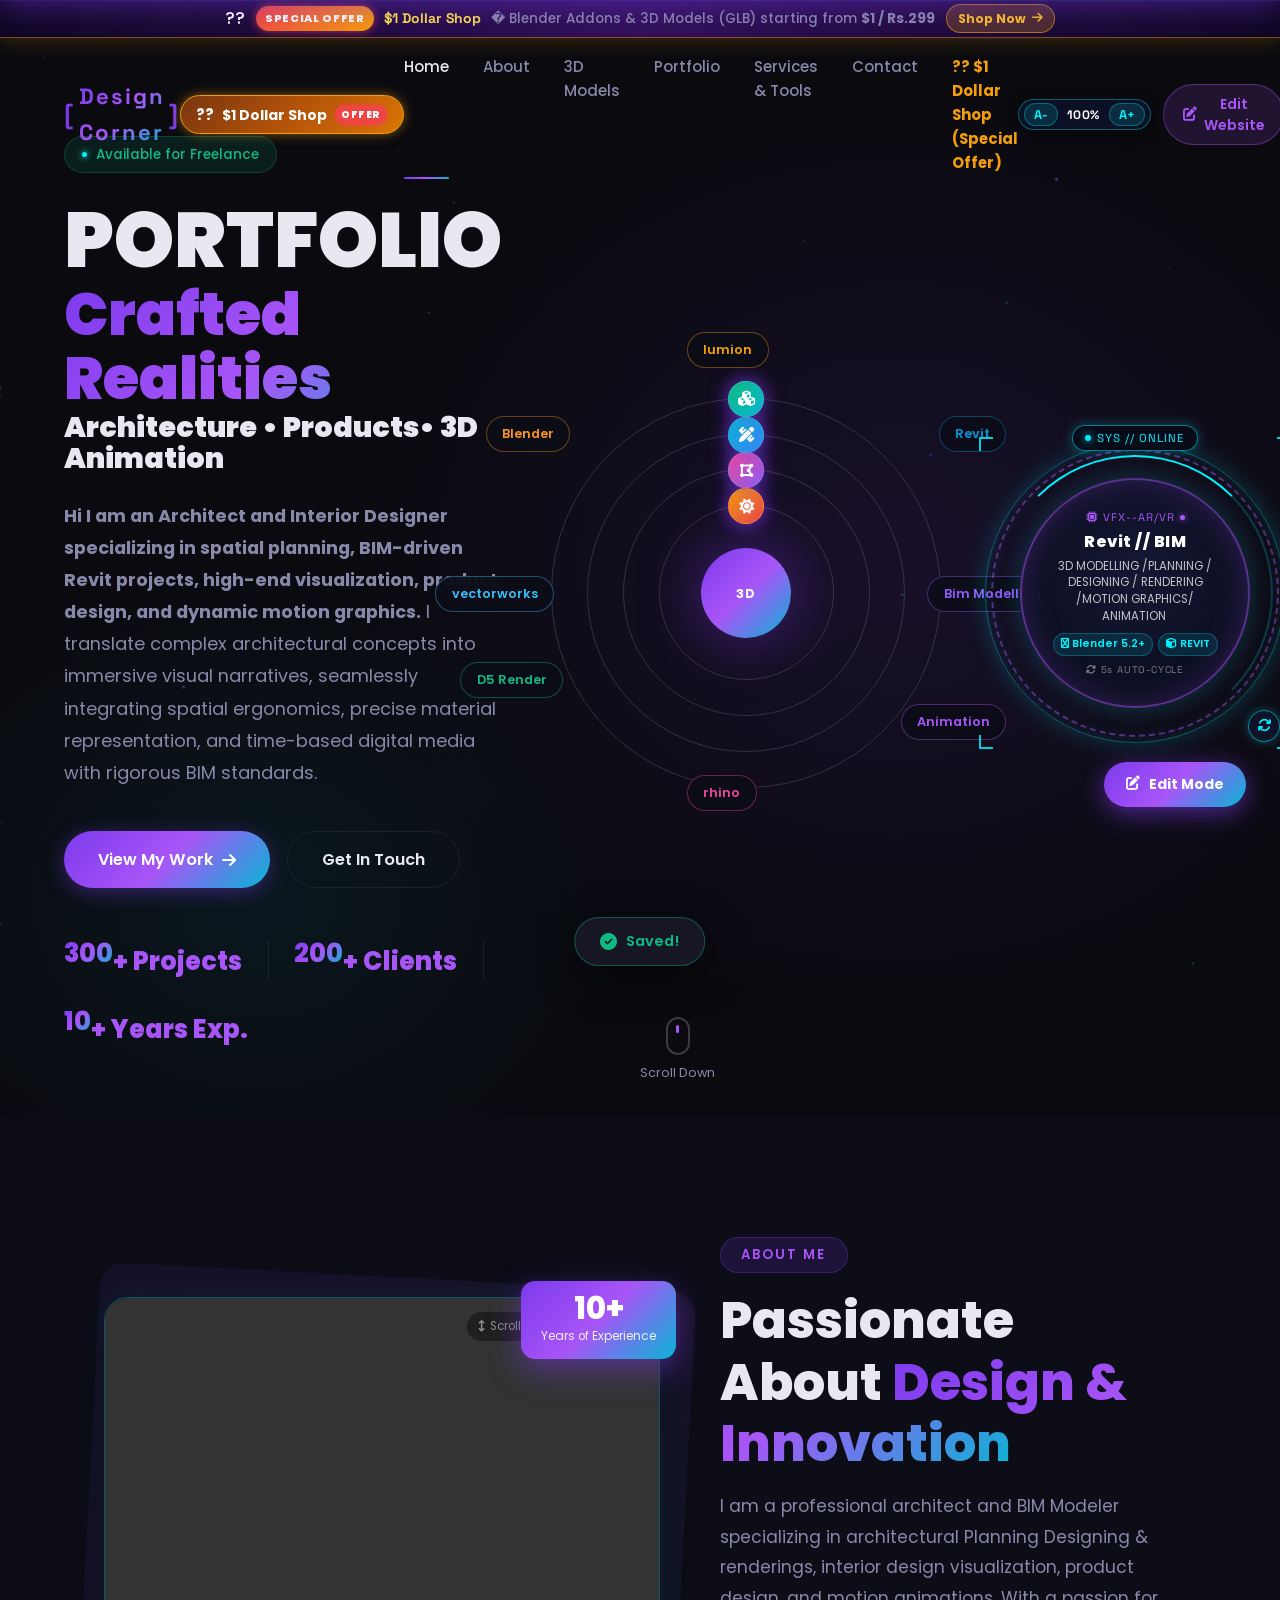
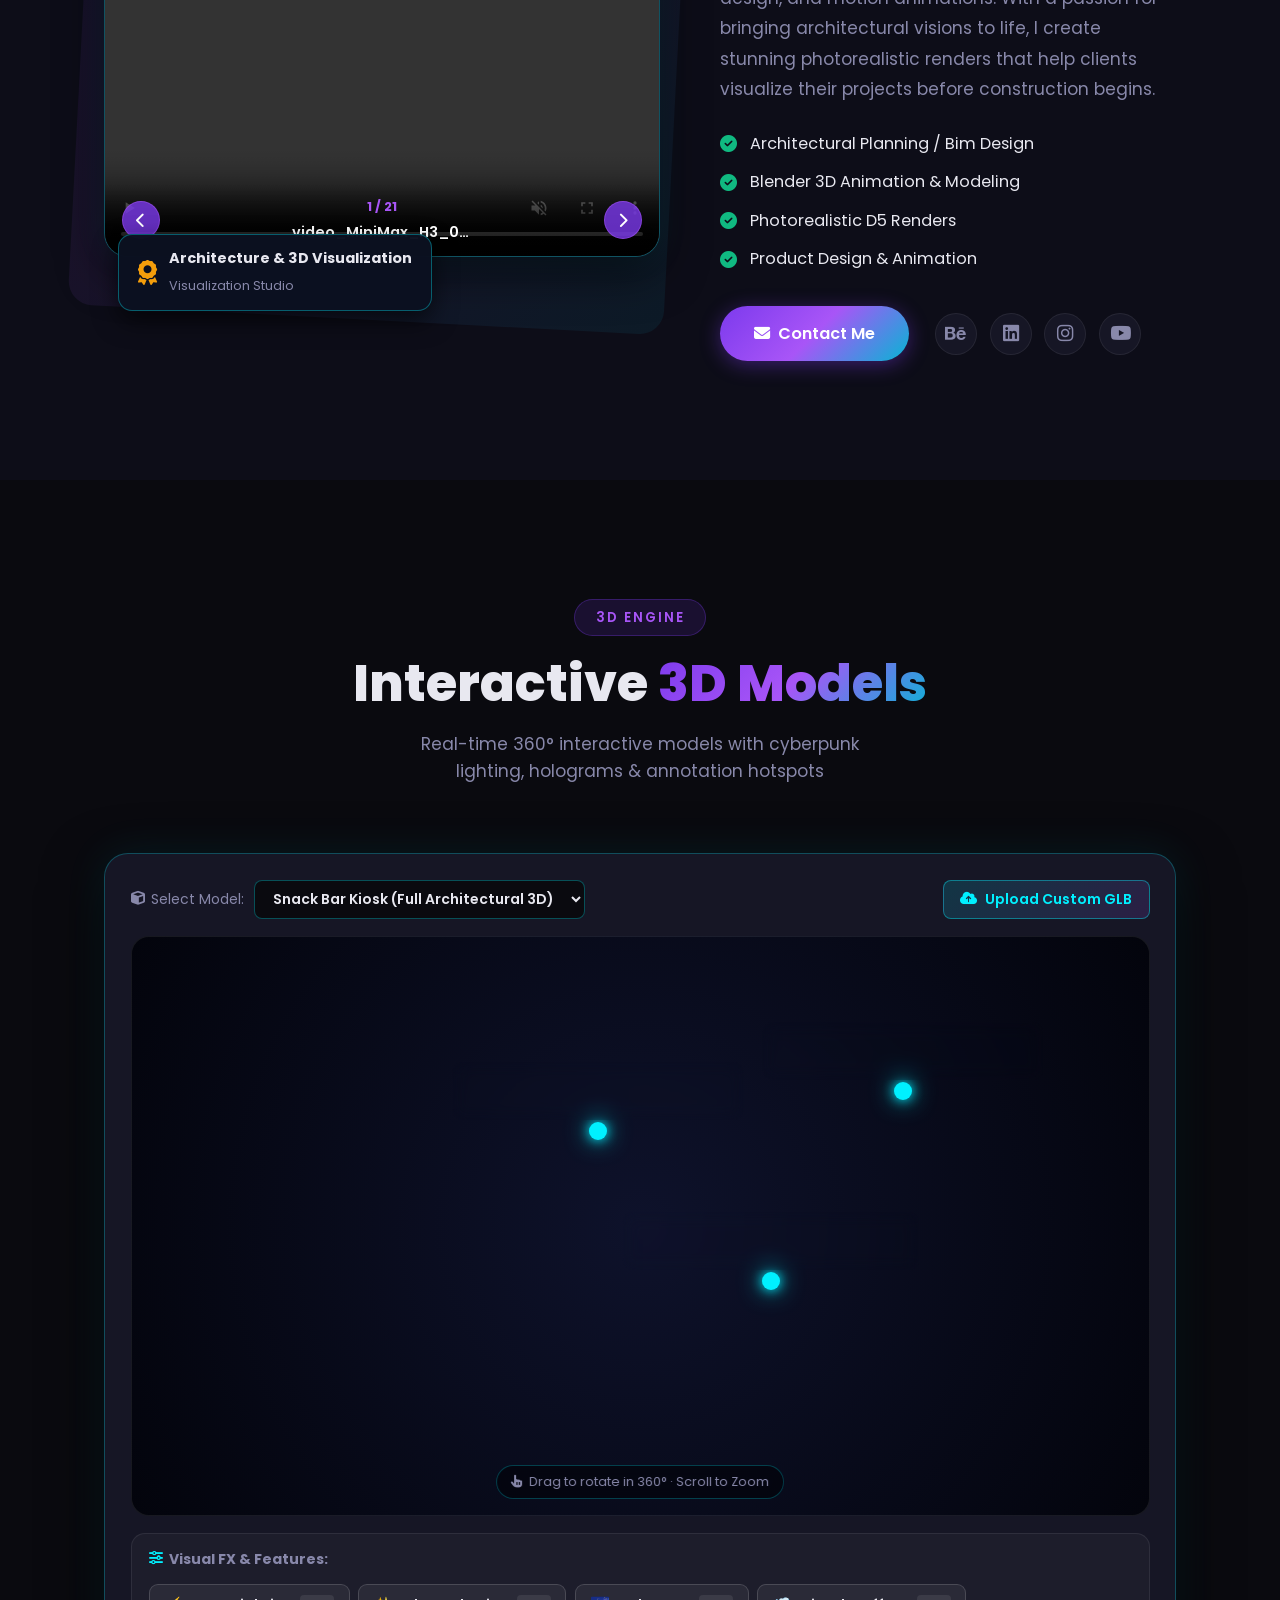
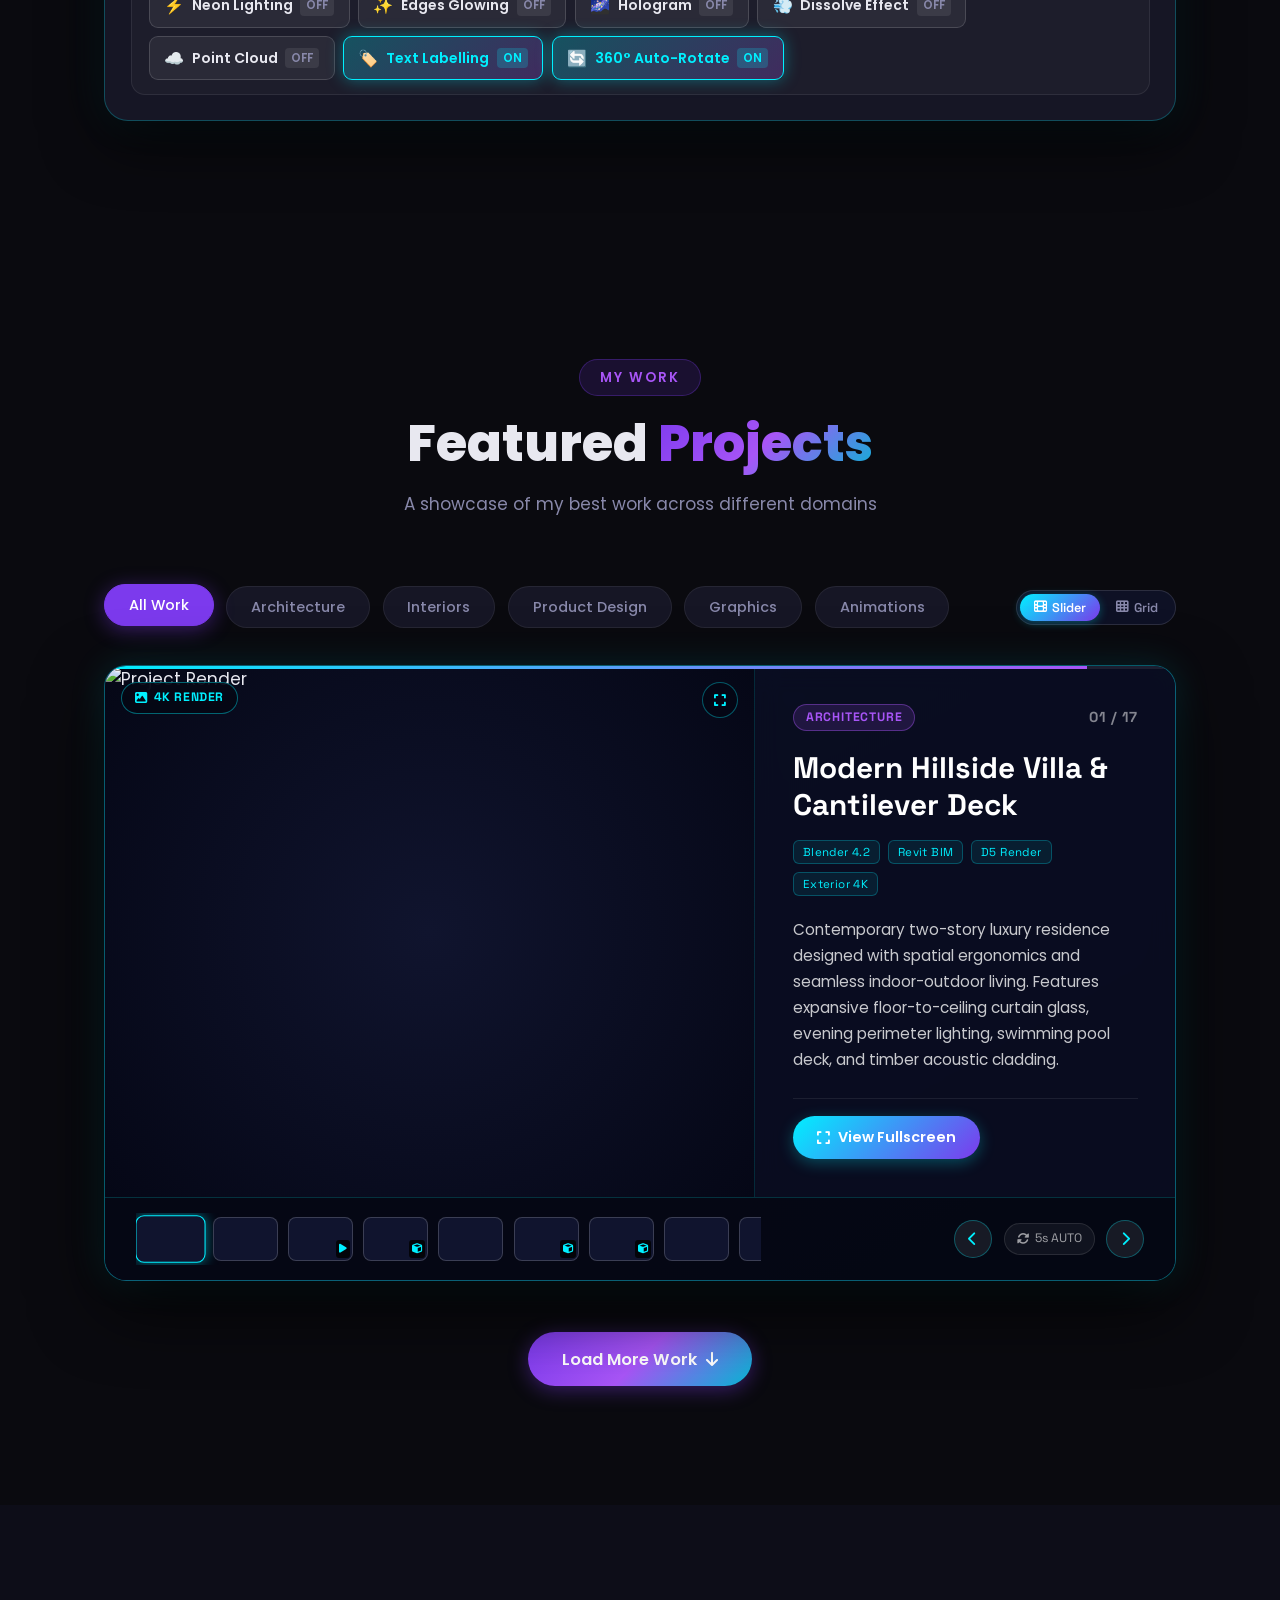
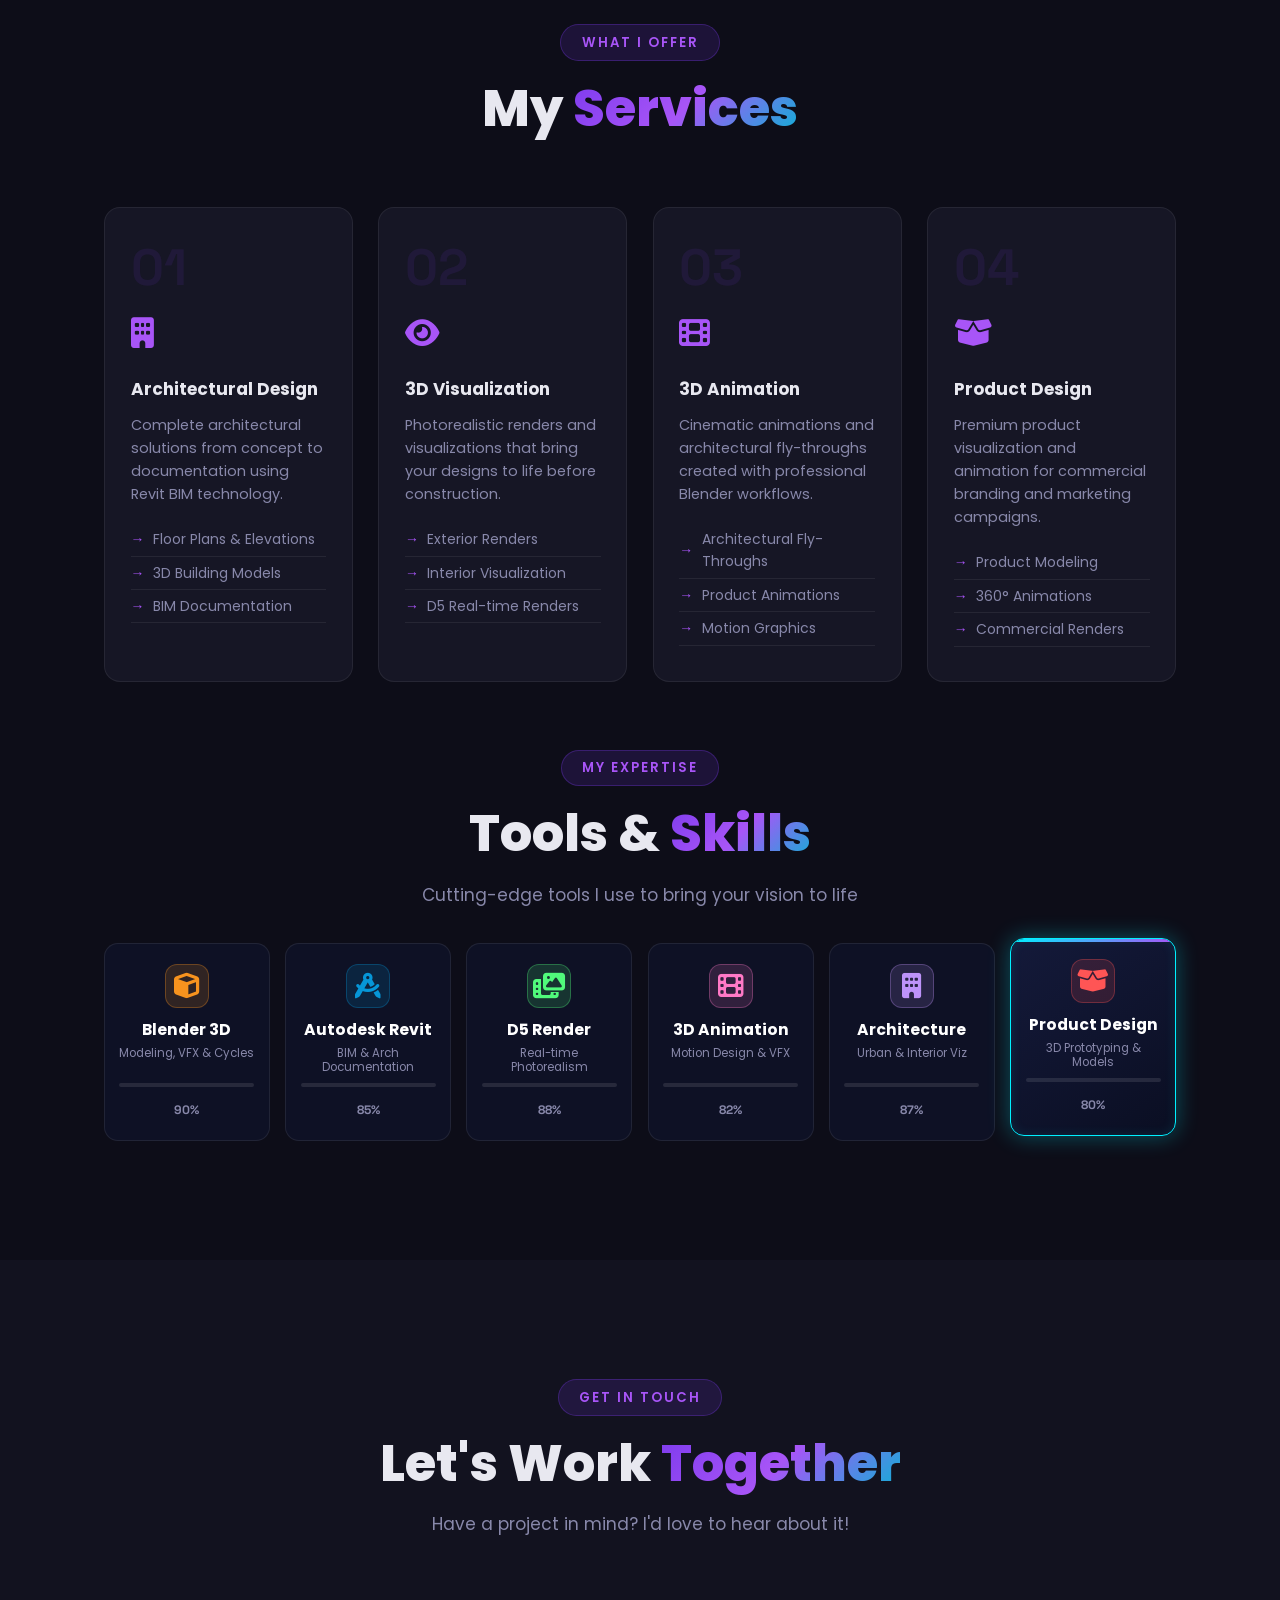
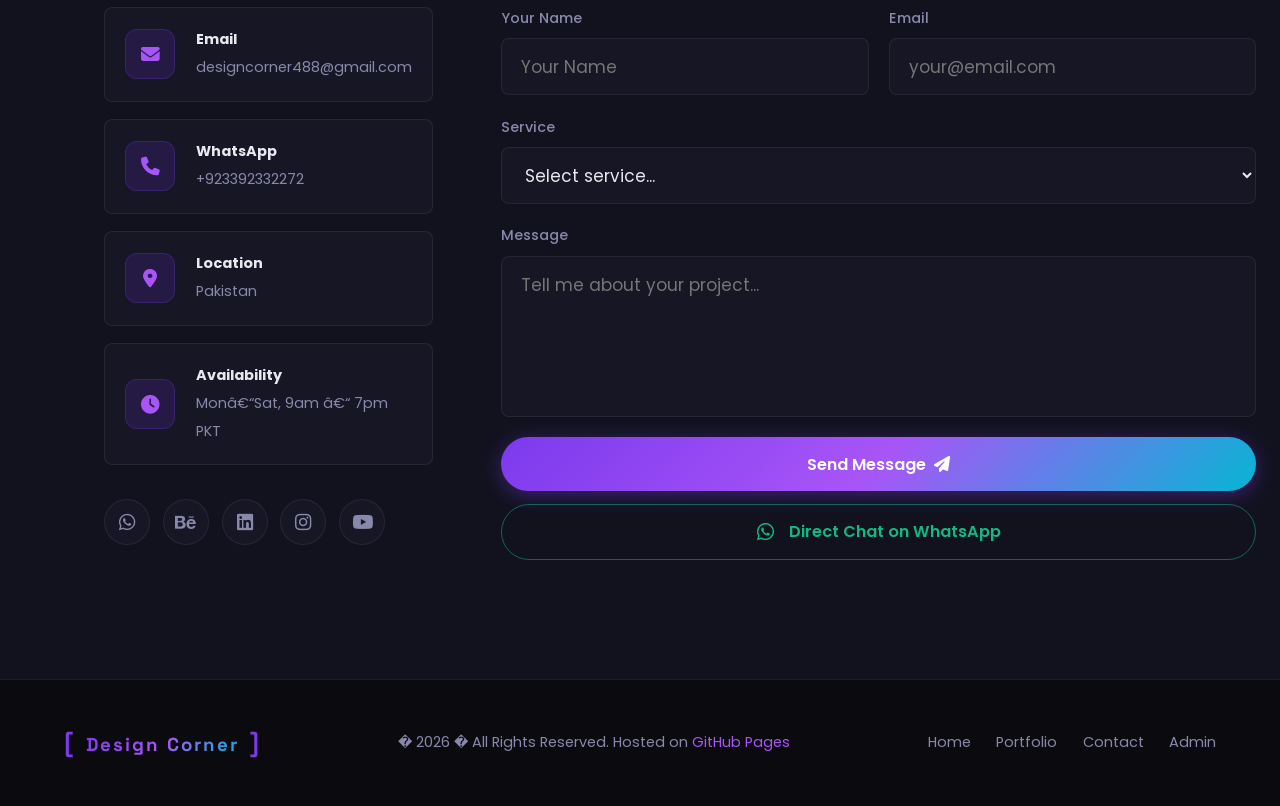
==== commit b753e7dd: "Restructure sections: Add Interactive 3D Models with VFX, shift Featured Projects up, move Tools und" ====
--- a/index.html
+++ b/index.html
@@ -16,7 +16,7 @@
   <link rel="preconnect" href="https://fonts.gstatic.com" crossorigin/>
   <link href="https://fonts.googleapis.com/css2?family=Poppins:wght@300;400;500;600;700;800;900&family=Space+Grotesk:wght@300;400;500;600;700&display=swap" rel="stylesheet"/>
   <link rel="stylesheet" href="https://cdnjs.cloudflare.com/ajax/libs/font-awesome/6.5.0/css/all.min.css"/>
-  <link rel="stylesheet" href="style.css?v=23.1"/>
+  <link rel="stylesheet" href="style.css?v=25.0"/>
   <script type="module" src="https://ajax.googleapis.com/ajax/libs/model-viewer/3.4.0/model-viewer.min.js"></script>
 </head>
 <body>
@@ -121,11 +121,12 @@
   </a>
 
   <div class="nav-links" id="navLinks">
-    <a href="#home"     class="nav-link active">Home</a>
-    <a href="#about"    class="nav-link">About</a>
-    <a href="#skills"   class="nav-link">Skills</a>
-    <a href="#work"     class="nav-link">Portfolio</a>
-    <a href="#contact"  class="nav-link">Contact</a>
+    <a href="#home"            class="nav-link active">Home</a>
+    <a href="#about"           class="nav-link">About</a>
+    <a href="#interactive-3d"  class="nav-link">3D Models</a>
+    <a href="#work"            class="nav-link">Portfolio</a>
+    <a href="#services"        class="nav-link">Services &amp; Tools</a>
+    <a href="#contact"         class="nav-link">Contact</a>
     <a href="addons-store/" class="nav-link nav-store-drawer-link" target="_blank" style="color:var(--gold);font-weight:700">
       ?? $1 Dollar Shop (Special Offer)
     </a>
@@ -408,156 +409,130 @@
   </div>
 </section>
 
-<!-- SKILLS -->
-<section class="skills section" id="skills">
+<!-- INTERACTIVE 3D MODELS -->
+<section class="i3d-section section" id="interactive-3d">
   <div class="container">
     <div class="section-header" data-aos="fade-up">
-      <div class="section-tag editable" data-key="skillsTag">My Expertise</div>
-      <h2 class="section-title"><span class="editable" data-key="skillsTitle1">Tools &amp; </span><span class="gradient-text editable" data-key="skillsTitle2">Skills</span></h2>
-      <p class="section-sub editable" data-key="skillsSub">Cutting-edge tools I use to bring your vision to life</p>
-    </div>
-
-    <!-- THEATER LAYOUT: 1. VIDEO / 3D ON TOP, 2. TOOLS NAMES PANEL BELOW -->
-    <div class="skills-theater-wrap" data-aos="fade-up">
-      <!-- 1. TOP: FULLSCREEN CINEMATIC VIEWPORT DISPLAY -->
-      <div class="skills-viewport-panel" id="skillsViewportPanel">
-        <div class="skills-viewport-screen" id="skillsViewportScreen">
-          <!-- Top HUD Header -->
-          <div class="viewport-hud-header">
-            <div class="viewport-tool-info">
-              <span class="vp-live-dot"></span>
-              <span class="vp-tool-name" id="vpToolName">Blender 3D</span>
-              <span class="vp-tag-pill" id="vpToolTag">CYCLES &amp; EEVEE RENDER</span>
+      <div class="section-tag editable" data-key="i3dTag">3D Engine</div>
+      <h2 class="section-title"><span class="editable" data-key="i3dTitle1">Interactive </span><span class="gradient-text editable" data-key="i3dTitle2">3D Models</span></h2>
+      <p class="section-sub editable" data-key="i3dSub">Real-time 360° interactive models with cyberpunk lighting, holograms &amp; annotation hotspots</p>
+    </div>
+
+    <div class="i3d-wrapper" data-aos="fade-up">
+      <!-- Top Bar: Selector + Controls -->
+      <div class="i3d-top-bar">
+        <div class="i3d-model-select-group">
+          <label for="i3dModelSelect" class="i3d-select-label"><i class="fas fa-cube"></i> Select Model:</label>
+          <select id="i3dModelSelect" class="i3d-select" onchange="switchI3dModel(this.value)">
+            <option value="media/snaks_bar.glb">Snack Bar Kiosk (Full Architectural 3D)</option>
+            <option value="media/Modern_Chair_1.glb">Modern Ergonomic Chair</option>
+            <option value="media/sofa.glb">Velvet Designer Sofa</option>
+            <option value="media/lamp.glb">Cyberpunk Floor Lamp</option>
+          </select>
+        </div>
+        <div>
+          <input type="file" id="i3dFileInput" accept=".glb,.gltf" style="display:none;" onchange="handleI3dUpload(event)">
+          <button type="button" class="btn-i3d-upload" onclick="document.getElementById('i3dFileInput').click()">
+            <i class="fas fa-cloud-arrow-up"></i> Upload Custom GLB
+          </button>
+        </div>
+      </div>
+
+      <!-- Viewer Stage -->
+      <div class="i3d-viewer-stage" id="i3dStage">
+        <!-- Interactive overlays for shaders/effects -->
+        <div class="i3d-holo-layer" id="i3dHoloLayer"></div>
+        <div class="i3d-matrix-layer" id="i3dMatrixLayer"></div>
+        <div class="i3d-dissolve-layer" id="i3dDissolveLayer"></div>
+
+        <!-- 3D Model Viewer -->
+        <model-viewer id="i3dModelViewer" 
+          src="media/snaks_bar.glb" 
+          alt="Interactive 3D Model"
+          auto-rotate 
+          camera-controls 
+          rotation-per-second="25deg"
+          shadow-intensity="1.5" 
+          exposure="1.0"
+          touch-action="pan-y">
+        </model-viewer>
+
+        <!-- Interactive Hotspots / Text Labels -->
+        <div class="i3d-hotspots-container" id="i3dHotspots">
+          <button type="button" class="i3d-hotspot" style="position:absolute; top:32%; left:45%;" onclick="toggleHotspotCard(this)">
+            <div class="i3d-hotspot-dot"></div>
+            <div class="i3d-hotspot-card">
+              <strong>Neon Counter</strong>
+              <span>Reinforced glass with underglow LED strips</span>
             </div>
-            <div class="viewport-type-badge" id="vpTypeBadge">
-              <i class="fas fa-video"></i> MP4 VIDEO
+          </button>
+          <button type="button" class="i3d-hotspot" style="position:absolute; top:58%; left:62%;" onclick="toggleHotspotCard(this)">
+            <div class="i3d-hotspot-dot"></div>
+            <div class="i3d-hotspot-card">
+              <strong>Cooling Unit</strong>
+              <span>Commercial beverage refrigeration display</span>
             </div>
-          </div>
-
-          <!-- Video / 3D Canvas / Image Stage -->
-          <div class="viewport-stage" id="viewportStage">
-            <video id="vpVideo" src="media/hvac_samply_.mp4" autoplay muted loop playsinline style="width:100%;height:100%;object-fit:cover;display:block;"></video>
-            <model-viewer id="vpModel" auto-rotate camera-controls shadow-intensity="1.5" exposure="1.1" style="display:none; width:100%; height:100%;"></model-viewer>
-            <img id="vpImage" style="display:none; width:100%; height:100%; object-fit:contain; background:#04060e;" alt="Render Preview" />
-            <div class="vp-loading" id="vpLoading" style="display:none;"><i class="fas fa-spinner fa-spin"></i></div>
-            <div class="vp-3d-hint" id="vp3dHint" style="display:none;">
-              <i class="fas fa-hand-pointer"></i> Drag to rotate in 3D
+          </button>
+          <button type="button" class="i3d-hotspot" style="position:absolute; top:25%; left:75%;" onclick="toggleHotspotCard(this)">
+            <div class="i3d-hotspot-dot"></div>
+            <div class="i3d-hotspot-card">
+              <strong>Digital Menu</strong>
+              <span>Overhead high-contrast acrylic signage</span>
             </div>
-            <!-- Sub-gallery arrows for multiple renders -->
-            <div class="vp-sub-nav" id="vpSubNav" style="display:none;">
-              <button type="button" class="btn-vp-sub" onclick="prevSkillSubImage()" title="Previous Image"><i class="fas fa-chevron-left"></i></button>
-              <span id="vpSubCounter" class="vp-sub-counter">1 / 3</span>
-              <button type="button" class="btn-vp-sub" onclick="nextSkillSubImage()" title="Next Image"><i class="fas fa-chevron-right"></i></button>
-            </div>
-          </div>
-
-          <!-- Bottom HUD Footer: Dots, Cycle Info, Arrows -->
-          <div class="viewport-hud-footer">
-            <div class="viewport-dots" id="viewportDots">
-              <span class="vp-dot active" onclick="selectSkillTool(0)" title="Blender 3D"></span>
-              <span class="vp-dot" onclick="selectSkillTool(1)" title="Autodesk Revit"></span>
-              <span class="vp-dot" onclick="selectSkillTool(2)" title="D5 Render"></span>
-              <span class="vp-dot" onclick="selectSkillTool(3)" title="3D Animation"></span>
-              <span class="vp-dot" onclick="selectSkillTool(4)" title="Architecture"></span>
-              <span class="vp-dot" onclick="selectSkillTool(5)" title="Product Design"></span>
-            </div>
-            <div class="viewport-nav-actions">
-              <button type="button" class="btn-vp-step" onclick="prevSkillTool()" title="Previous Tool"><i class="fas fa-chevron-left"></i></button>
-              <span class="vp-auto-text"><i class="fas fa-rotate"></i> 5s AUTO-CYCLE</span>
-              <button type="button" class="btn-vp-step" onclick="nextSkillTool()" title="Next Tool"><i class="fas fa-chevron-right"></i></button>
-            </div>
-          </div>
-
-          <!-- In Edit Mode: Upload Button for Active Tool -->
-          <!-- In Edit Mode: Upload Button for Active Tool -->
-          <div class="viewport-edit-upload-bar" id="viewportEditBar" style="display:none;align-items:center;justify-content:center;gap:0.6rem;flex-wrap:wrap;margin-top:0.6rem;">
-            <button type="button" class="btn-vp-main-upload" onclick="triggerActiveToolMediaUpload()">
-              <i class="fas fa-cloud-arrow-up"></i> Upload Media (3D / Video / Image) for <strong id="vpUploadBtnToolName">Blender 3D</strong>
-            </button>
-            <button type="button" class="btn-primary" onclick="publishToGitHub()" title="Publish changes to live website" style="padding:0.65rem 1.1rem;font-size:0.85rem;border-radius:10px;">
-              <i class="fas fa-cloud-upload-alt"></i> Publish Live
-            </button>
-          </div>
-        </div>
-      </div>
-
-      <!-- 2. BOTTOM: THE 6 TOOLS NAMES PANEL IN A ROW -->
-      <div class="skills-grid skills-bottom-row" id="skillsGrid">
-        <div class="skill-card active" data-tool-idx="0" onclick="selectSkillTool(0)">
-          <div class="skill-active-badge"><span class="badge-dot"></span> LIVE</div>
-          <div class="skill-icon" style="--clr:#f7931e"><img src="https://upload.wikimedia.org/wikipedia/commons/0/0c/Blender_logo_no_text.svg" alt="Blender" onerror="this.outerHTML='<i class=\'fas fa-cube\'></i>'"/></div>
-          <h3 class="editable" data-key="tool1Title">Blender 3D</h3>
-          <p class="editable" data-key="tool1Desc">Modeling, VFX &amp; Cycles</p>
-          <div class="skill-bar"><div class="skill-fill" data-width="90"></div></div>
-          <span class="skill-percent">90%</span>
-          <button type="button" class="btn-card-upload-media" onclick="event.stopPropagation(); triggerToolMediaUpload(0)" title="Upload MP4/GLB">
-            <i class="fas fa-video"></i> <span>Upload</span>
-          </button>
-        </div>
-
-        <div class="skill-card" data-tool-idx="1" onclick="selectSkillTool(1)">
-          <div class="skill-active-badge"><span class="badge-dot"></span> LIVE</div>
-          <div class="skill-icon" style="--clr:#0696d7"><i class="fas fa-drafting-compass"></i></div>
-          <h3 class="editable" data-key="tool2Title">Autodesk Revit</h3>
-          <p class="editable" data-key="tool2Desc">BIM &amp; Arch Documentation</p>
-          <div class="skill-bar"><div class="skill-fill" data-width="85"></div></div>
-          <span class="skill-percent">85%</span>
-          <button type="button" class="btn-card-upload-media" onclick="event.stopPropagation(); triggerToolMediaUpload(1)" title="Upload MP4/GLB">
-            <i class="fas fa-video"></i> <span>Upload</span>
-          </button>
-        </div>
-
-        <div class="skill-card" data-tool-idx="2" onclick="selectSkillTool(2)">
-          <div class="skill-active-badge"><span class="badge-dot"></span> LIVE</div>
-          <div class="skill-icon" style="--clr:#50fa7b"><i class="fas fa-photo-film"></i></div>
-          <h3 class="editable" data-key="tool3Title">D5 Render</h3>
-          <p class="editable" data-key="tool3Desc">Real-time Photorealism</p>
-          <div class="skill-bar"><div class="skill-fill" data-width="88"></div></div>
-          <span class="skill-percent">88%</span>
-          <button type="button" class="btn-card-upload-media" onclick="event.stopPropagation(); triggerToolMediaUpload(2)" title="Upload MP4/GLB">
-            <i class="fas fa-video"></i> <span>Upload</span>
-          </button>
-        </div>
-
-        <div class="skill-card" data-tool-idx="3" onclick="selectSkillTool(3)">
-          <div class="skill-active-badge"><span class="badge-dot"></span> LIVE</div>
-          <div class="skill-icon" style="--clr:#ff79c6"><i class="fas fa-film"></i></div>
-          <h3 class="editable" data-key="tool4Title">3D Animation</h3>
-          <p class="editable" data-key="tool4Desc">Motion Design &amp; VFX</p>
-          <div class="skill-bar"><div class="skill-fill" data-width="82"></div></div>
-          <span class="skill-percent">82%</span>
-          <button type="button" class="btn-card-upload-media" onclick="event.stopPropagation(); triggerToolMediaUpload(3)" title="Upload MP4/GLB">
-            <i class="fas fa-video"></i> <span>Upload</span>
-          </button>
-        </div>
-
-        <div class="skill-card" data-tool-idx="4" onclick="selectSkillTool(4)">
-          <div class="skill-active-badge"><span class="badge-dot"></span> LIVE</div>
-          <div class="skill-icon" style="--clr:#bd93f9"><i class="fas fa-building"></i></div>
-          <h3 class="editable" data-key="tool5Title">Architecture</h3>
-          <p class="editable" data-key="tool5Desc">Urban &amp; Interior Viz</p>
-          <div class="skill-bar"><div class="skill-fill" data-width="87"></div></div>
-          <span class="skill-percent">87%</span>
-          <button type="button" class="btn-card-upload-media" onclick="event.stopPropagation(); triggerToolMediaUpload(4)" title="Upload MP4/GLB">
-            <i class="fas fa-video"></i> <span>Upload</span>
-          </button>
-        </div>
-
-        <div class="skill-card" data-tool-idx="5" onclick="selectSkillTool(5)">
-          <div class="skill-active-badge"><span class="badge-dot"></span> LIVE</div>
-          <div class="skill-icon" style="--clr:#ff5555"><i class="fas fa-box-open"></i></div>
-          <h3 class="editable" data-key="tool6Title">Product Design</h3>
-          <p class="editable" data-key="tool6Desc">3D Prototyping &amp; Models</p>
-          <div class="skill-bar"><div class="skill-fill" data-width="80"></div></div>
-          <span class="skill-percent">80%</span>
-          <button type="button" class="btn-card-upload-media" onclick="event.stopPropagation(); triggerToolMediaUpload(5)" title="Upload 3D/Video">
-            <i class="fas fa-cube"></i> <span>Upload</span>
-          </button>
-        </div>
-      </div>
-    </div>
-  </div>
-</section></section>
+          </button>
+        </div>
+
+        <div class="i3d-drag-hint">
+          <i class="fas fa-hand-pointer"></i> Drag to rotate in 360° · Scroll to Zoom
+        </div>
+      </div>
+
+      <!-- Bottom Interactive Controls Bar (Add / Subtract Features) -->
+      <div class="i3d-controls-bar">
+        <div style="font-size:0.82rem;font-weight:700;color:var(--text-muted);display:flex;align-items:center;gap:0.4rem;">
+          <i class="fas fa-sliders" style="color:#00f0ff;"></i> Visual FX &amp; Features:
+        </div>
+        <div class="i3d-effects-grid">
+          <button type="button" class="i3d-btn-vfx" id="btnFxNeon" onclick="toggleI3dEffect('neon')">
+            <span class="fx-icon">⚡</span>
+            <span class="fx-name">Neon Lighting</span>
+            <span class="fx-status">OFF</span>
+          </button>
+          <button type="button" class="i3d-btn-vfx" id="btnFxEdges" onclick="toggleI3dEffect('edges')">
+            <span class="fx-icon">✨</span>
+            <span class="fx-name">Edges Glowing</span>
+            <span class="fx-status">OFF</span>
+          </button>
+          <button type="button" class="i3d-btn-vfx" id="btnFxHolo" onclick="toggleI3dEffect('holo')">
+            <span class="fx-icon">🌌</span>
+            <span class="fx-name">Hologram</span>
+            <span class="fx-status">OFF</span>
+          </button>
+          <button type="button" class="i3d-btn-vfx" id="btnFxDissolve" onclick="toggleI3dEffect('dissolve')">
+            <span class="fx-icon">💨</span>
+            <span class="fx-name">Dissolve Effect</span>
+            <span class="fx-status">OFF</span>
+          </button>
+          <button type="button" class="i3d-btn-vfx" id="btnFxMatrix" onclick="toggleI3dEffect('matrix')">
+            <span class="fx-icon">☁️</span>
+            <span class="fx-name">Point Cloud</span>
+            <span class="fx-status">OFF</span>
+          </button>
+          <button type="button" class="i3d-btn-vfx active" id="btnFxLabels" onclick="toggleI3dEffect('labels')">
+            <span class="fx-icon">🏷️</span>
+            <span class="fx-name">Text Labelling</span>
+            <span class="fx-status">ON</span>
+          </button>
+          <button type="button" class="i3d-btn-vfx active" id="btnFxRotate" onclick="toggleI3dRotate()">
+            <span class="fx-icon">🔄</span>
+            <span class="fx-name">360° Auto-Rotate</span>
+            <span class="fx-status">ON</span>
+          </button>
+        </div>
+      </div>
+    </div>
+  </div>
+</section>
 
 <!-- PORTFOLIO / WORK SECTION -->
 <!-- PORTFOLIO / WORK SECTION (CINEMATIC SHOWCASE SLIDER) -->
@@ -734,7 +709,7 @@
         <div class="service-num">01</div><div class="service-icon"><i class="fas fa-building"></i></div>
         <h3 class="editable" data-key="serv1Title">Architectural Design</h3>
         <p class="editable" data-key="serv1Desc">Complete architectural solutions from concept to documentation using Revit BIM technology.</p>
-        <ul><li>Floor Plans & Elevations</li><li>3D Building Models</li><li>BIM Documentation</li></ul>
+        <ul><li>Floor Plans &amp; Elevations</li><li>3D Building Models</li><li>BIM Documentation</li></ul>
       </div>
       <div class="service-card" data-aos="flip-left" style="animation-delay:.15s">
         <div class="service-num">02</div><div class="service-icon"><i class="fas fa-eye"></i></div>
@@ -753,6 +728,65 @@
         <h3 class="editable" data-key="serv4Title">Product Design</h3>
         <p class="editable" data-key="serv4Desc">Premium product visualization and animation for commercial branding and marketing campaigns.</p>
         <ul><li>Product Modeling</li><li>360° Animations</li><li>Commercial Renders</li></ul>
+      </div>
+    </div>
+
+    <!-- Software Expertise & Tools (Moved under My Services) -->
+    <div style="margin-top:4rem;" data-aos="fade-up">
+      <div class="section-header" style="margin-bottom:2rem;">
+        <div class="section-tag editable" data-key="skillsTag">My Expertise</div>
+        <h2 class="section-title"><span class="editable" data-key="skillsTitle1">Software </span><span class="gradient-text editable" data-key="skillsTitle2">Tools &amp; Skills</span></h2>
+        <p class="section-sub editable" data-key="skillsSub">Cutting-edge 3D &amp; CAD software suite used to engineer every project</p>
+      </div>
+
+      <div class="skills-grid skills-bottom-row" id="skillsGrid">
+        <div class="skill-card active" data-tool-idx="0">
+          <div class="skill-icon" style="--clr:#f7931e"><img src="https://upload.wikimedia.org/wikipedia/commons/0/0c/Blender_logo_no_text.svg" alt="Blender" onerror="this.outerHTML='<i class=\'fas fa-cube\'></i>'"/></div>
+          <h3 class="editable" data-key="tool1Title">Blender 3D</h3>
+          <p class="editable" data-key="tool1Desc">Modeling, VFX &amp; Cycles</p>
+          <div class="skill-bar"><div class="skill-fill" data-width="90"></div></div>
+          <span class="skill-percent">90%</span>
+        </div>
+
+        <div class="skill-card" data-tool-idx="1">
+          <div class="skill-icon" style="--clr:#0696d7"><i class="fas fa-drafting-compass"></i></div>
+          <h3 class="editable" data-key="tool2Title">Autodesk Revit</h3>
+          <p class="editable" data-key="tool2Desc">BIM &amp; Arch Documentation</p>
+          <div class="skill-bar"><div class="skill-fill" data-width="85"></div></div>
+          <span class="skill-percent">85%</span>
+        </div>
+
+        <div class="skill-card" data-tool-idx="2">
+          <div class="skill-icon" style="--clr:#50fa7b"><i class="fas fa-photo-film"></i></div>
+          <h3 class="editable" data-key="tool3Title">D5 Render</h3>
+          <p class="editable" data-key="tool3Desc">Real-time Photorealism</p>
+          <div class="skill-bar"><div class="skill-fill" data-width="88"></div></div>
+          <span class="skill-percent">88%</span>
+        </div>
+
+        <div class="skill-card" data-tool-idx="3">
+          <div class="skill-icon" style="--clr:#ff79c6"><i class="fas fa-film"></i></div>
+          <h3 class="editable" data-key="tool4Title">3D Animation</h3>
+          <p class="editable" data-key="tool4Desc">Motion Design &amp; VFX</p>
+          <div class="skill-bar"><div class="skill-fill" data-width="82"></div></div>
+          <span class="skill-percent">82%</span>
+        </div>
+
+        <div class="skill-card" data-tool-idx="4">
+          <div class="skill-icon" style="--clr:#bd93f9"><i class="fas fa-building"></i></div>
+          <h3 class="editable" data-key="tool5Title">Architecture</h3>
+          <p class="editable" data-key="tool5Desc">Urban &amp; Interior Viz</p>
+          <div class="skill-bar"><div class="skill-fill" data-width="87"></div></div>
+          <span class="skill-percent">87%</span>
+        </div>
+
+        <div class="skill-card" data-tool-idx="5">
+          <div class="skill-icon" style="--clr:#ff5555"><i class="fas fa-box-open"></i></div>
+          <h3 class="editable" data-key="tool6Title">Product Design</h3>
+          <p class="editable" data-key="tool6Desc">3D Prototyping &amp; Models</p>
+          <div class="skill-bar"><div class="skill-fill" data-width="80"></div></div>
+          <span class="skill-percent">80%</span>
+        </div>
       </div>
     </div>
   </div>
@@ -1231,7 +1265,7 @@
   <button type="button" class="btn-fs-reset" onclick="resetActiveFontSize()" title="Reset size"><i class="fas fa-rotate-left"></i></button>
 </div>
 
-<script src="script.js?v=24.6"></script>
+<script src="script.js?v=25.0"></script>
 </body>
 </html>
 
--- a/style.css
+++ b/style.css
@@ -2247,7 +2247,7 @@
 /* Stage Wrapper: Left Media, Right Details */
 .slider-stage-wrapper {
   display: grid;
-  grid-template-columns: 1.4fr 1fr;
+  grid-template-columns: 1.55fr 1fr;
   min-height: 500px;
 }
 
@@ -2266,10 +2266,10 @@
 .slider-media-stage video {
   width: 100%;
   height: 100%;
-  object-fit: cover;
+  max-height: 550px;
+  object-fit: contain !important;
   display: block;
 }
-
 .slider-media-stage model-viewer {
   width: 100%;
   height: 100%;
@@ -3453,3 +3453,341 @@
   color: var(--text-muted);
   font-weight: 600;
 }
+
+/* ============================================================
+   INTERACTIVE 3D MODELS SECTION & CYBERPUNK VFX SHADERS
+   ============================================================ */
+.i3d-wrapper {
+  background: var(--surface);
+  border: 1px solid rgba(0, 240, 255, 0.25);
+  border-radius: 24px;
+  padding: 1.5rem;
+  box-shadow: 0 20px 60px rgba(0, 0, 0, 0.7), 0 0 40px rgba(0, 240, 255, 0.1);
+  position: relative;
+  overflow: hidden;
+}
+
+.i3d-viewer-stage {
+  position: relative;
+  width: 100%;
+  height: 580px;
+  min-height: 500px;
+  border-radius: 18px;
+  overflow: hidden;
+  background: radial-gradient(circle at center, #0e122b 0%, #03040c 100%);
+  border: 1px solid rgba(255, 255, 255, 0.08);
+}
+
+.i3d-viewer-stage model-viewer {
+  width: 100%;
+  height: 100%;
+  background: transparent;
+  transition: filter 0.3s ease, transform 0.2s ease-out;
+}
+
+/* 1. Neon Lighting Effect */
+.i3d-viewer-stage.neon-on model-viewer {
+  filter: drop-shadow(0 0 16px #00f0ff) drop-shadow(0 0 32px #a855f7) brightness(1.22) contrast(1.15);
+}
+
+/* 2. Edges Glowing Effect */
+.i3d-viewer-stage.edges-on model-viewer {
+  filter: drop-shadow(0 0 8px #00f0ff) drop-shadow(0 0 18px #00f0ff) contrast(1.35) saturate(1.4);
+}
+
+/* Combined Neon + Edges */
+.i3d-viewer-stage.neon-on.edges-on model-viewer {
+  filter: drop-shadow(0 0 20px #00f0ff) drop-shadow(0 0 40px #a855f7) drop-shadow(0 0 60px #ec4899) brightness(1.25) contrast(1.25);
+}
+
+/* 3. Hologram Effect Overlay */
+.i3d-holo-layer {
+  position: absolute;
+  inset: 0;
+  pointer-events: none;
+  z-index: 5;
+  display: none;
+  background: repeating-linear-gradient(
+    0deg,
+    rgba(0, 240, 255, 0.12) 0px,
+    rgba(0, 240, 255, 0.12) 2px,
+    transparent 2px,
+    transparent 5px
+  );
+  mix-blend-mode: screen;
+  animation: i3dHoloScan 3s linear infinite;
+  opacity: 0.85;
+}
+.i3d-viewer-stage.holo-on .i3d-holo-layer {
+  display: block;
+}
+@keyframes i3dHoloScan {
+  0% { background-position: 0 0; }
+  100% { background-position: 0 100px; }
+}
+.i3d-viewer-stage.holo-on {
+  box-shadow: inset 0 0 50px rgba(0, 240, 255, 0.3);
+}
+
+/* 4. Dissolve Glitch Effect */
+.i3d-dissolve-layer {
+  position: absolute;
+  inset: 0;
+  pointer-events: none;
+  z-index: 6;
+  display: none;
+  background: radial-gradient(circle, transparent 40%, rgba(168, 85, 247, 0.25) 90%),
+              repeating-radial-gradient(circle, rgba(0,240,255,0.08) 0, transparent 4px, transparent 8px);
+  animation: i3dDissolvePulse 1.8s ease-in-out infinite alternate;
+  mix-blend-mode: screen;
+}
+.i3d-viewer-stage.dissolve-on .i3d-dissolve-layer {
+  display: block;
+}
+@keyframes i3dDissolvePulse {
+  0% { opacity: 0.3; transform: scale(1); filter: hue-rotate(0deg); }
+  50% { opacity: 0.8; transform: scale(1.02); filter: hue-rotate(90deg); }
+  100% { opacity: 0.4; transform: scale(0.99); filter: hue-rotate(180deg); }
+}
+
+/* 5. Point Cloud / Matrix Mode */
+.i3d-matrix-layer {
+  position: absolute;
+  inset: 0;
+  pointer-events: none;
+  z-index: 5;
+  display: none;
+  background-image: radial-gradient(rgba(0, 240, 255, 0.45) 1.5px, transparent 0);
+  background-size: 18px 18px;
+  animation: i3dMatrixDrift 10s linear infinite;
+  opacity: 0.75;
+}
+.i3d-viewer-stage.matrix-on .i3d-matrix-layer {
+  display: block;
+}
+@keyframes i3dMatrixDrift {
+  0% { background-position: 0 0; }
+  100% { background-position: 36px 36px; }
+}
+
+/* 6. Hotspots (Text Labelling) */
+.i3d-hotspot {
+  background: transparent;
+  border: none;
+  cursor: pointer;
+  position: relative;
+  padding: 0;
+  outline: none;
+  z-index: 10;
+  transition: transform 0.2s ease;
+}
+.i3d-hotspot-dot {
+  width: 18px;
+  height: 18px;
+  background: #00f0ff;
+  border-radius: 50%;
+  box-shadow: 0 0 12px #00f0ff, 0 0 24px rgba(0, 240, 255, 0.8);
+  position: relative;
+  animation: i3dHotspotPulse 1.8s infinite;
+}
+@keyframes i3dHotspotPulse {
+  0% { transform: scale(0.85); box-shadow: 0 0 0 0 rgba(0, 240, 255, 0.7); }
+  70% { transform: scale(1.15); box-shadow: 0 0 0 14px rgba(0, 240, 255, 0); }
+  100% { transform: scale(0.85); box-shadow: 0 0 0 0 rgba(0, 240, 255, 0); }
+}
+.i3d-hotspot-card {
+  position: absolute;
+  bottom: 26px;
+  left: 50%;
+  transform: translateX(-50%) translateY(6px);
+  background: rgba(10, 14, 32, 0.92);
+  border: 1px solid rgba(0, 240, 255, 0.4);
+  backdrop-filter: blur(8px);
+  border-radius: 10px;
+  padding: 0.5rem 0.8rem;
+  white-space: nowrap;
+  pointer-events: none;
+  opacity: 0.9;
+  box-shadow: 0 10px 25px rgba(0, 0, 0, 0.6), 0 0 15px rgba(0, 240, 255, 0.2);
+  transition: all 0.25s ease;
+}
+.i3d-hotspot:hover .i3d-hotspot-card,
+.i3d-hotspot.active .i3d-hotspot-card {
+  transform: translateX(-50%) translateY(0);
+  opacity: 1;
+  border-color: #00f0ff;
+  box-shadow: 0 10px 30px rgba(0, 240, 255, 0.4);
+}
+.i3d-hotspot-card strong {
+  display: block;
+  font-size: 0.82rem;
+  color: #00f0ff;
+  font-weight: 700;
+}
+.i3d-hotspot-card span {
+  display: block;
+  font-size: 0.72rem;
+  color: var(--text-muted);
+}
+.i3d-viewer-stage.labels-off .i3d-hotspot {
+  display: none !important;
+}
+
+/* Control Bar for VFX toggles */
+.i3d-controls-bar {
+  display: flex;
+  align-items: center;
+  justify-content: space-between;
+  gap: 0.8rem;
+  margin-top: 1rem;
+  flex-wrap: wrap;
+  padding: 0.8rem 1rem;
+  background: rgba(255, 255, 255, 0.03);
+  border: 1px solid rgba(255, 255, 255, 0.08);
+  border-radius: 14px;
+}
+.i3d-vfx-group {
+  display: flex;
+  align-items: center;
+  gap: 0.5rem;
+  flex-wrap: wrap;
+}
+.i3d-btn-vfx {
+  background: rgba(255, 255, 255, 0.06);
+  border: 1px solid rgba(255, 255, 255, 0.15);
+  color: var(--text);
+  padding: 0.5rem 0.85rem;
+  border-radius: 9px;
+  font-size: 0.82rem;
+  font-weight: 600;
+  cursor: pointer;
+  display: flex;
+  align-items: center;
+  gap: 0.45rem;
+  transition: all 0.25s ease;
+}
+.i3d-btn-vfx:hover {
+  background: rgba(0, 240, 255, 0.12);
+  border-color: rgba(0, 240, 255, 0.4);
+  color: #00f0ff;
+  transform: translateY(-2px);
+}
+.i3d-btn-vfx.active {
+  background: linear-gradient(135deg, rgba(0, 240, 255, 0.25), rgba(168, 85, 247, 0.25));
+  border-color: #00f0ff;
+  color: #00f0ff;
+  box-shadow: 0 0 16px rgba(0, 240, 255, 0.35);
+}
+.i3d-model-select-group {
+  display: flex;
+  align-items: center;
+  gap: 0.6rem;
+  flex-wrap: wrap;
+}
+.i3d-select {
+  background: var(--bg);
+  border: 1px solid rgba(0, 240, 255, 0.3);
+  color: var(--text);
+  padding: 0.45rem 0.8rem;
+  border-radius: 8px;
+  font-size: 0.82rem;
+  font-weight: 600;
+  outline: none;
+  cursor: pointer;
+}
+
+.i3d-top-bar {
+  display: flex;
+  align-items: center;
+  justify-content: space-between;
+  gap: 1rem;
+  margin-bottom: 1rem;
+  flex-wrap: wrap;
+}
+
+.i3d-select-label {
+  font-size: 0.82rem;
+  color: var(--text-muted);
+  display: flex;
+  align-items: center;
+  gap: 0.4rem;
+}
+
+.btn-i3d-upload {
+  background: linear-gradient(135deg, rgba(0, 240, 255, 0.15), rgba(168, 85, 247, 0.15));
+  border: 1px solid rgba(0, 240, 255, 0.4);
+  color: #00f0ff;
+  padding: 0.45rem 0.95rem;
+  border-radius: 8px;
+  font-size: 0.82rem;
+  font-weight: 600;
+  cursor: pointer;
+  display: flex;
+  align-items: center;
+  gap: 0.5rem;
+  transition: all 0.25s ease;
+}
+
+.btn-i3d-upload:hover {
+  background: linear-gradient(135deg, rgba(0, 240, 255, 0.3), rgba(168, 85, 247, 0.3));
+  box-shadow: 0 0 16px rgba(0, 240, 255, 0.4);
+  transform: translateY(-2px);
+}
+
+.i3d-drag-hint {
+  position: absolute;
+  bottom: 16px;
+  left: 50%;
+  transform: translateX(-50%);
+  background: rgba(3, 4, 12, 0.75);
+  border: 1px solid rgba(0, 240, 255, 0.25);
+  backdrop-filter: blur(6px);
+  color: var(--text-muted);
+  font-size: 0.75rem;
+  padding: 0.35rem 0.8rem;
+  border-radius: 20px;
+  pointer-events: none;
+  z-index: 12;
+  display: flex;
+  align-items: center;
+  gap: 0.45rem;
+  transition: opacity 0.3s ease;
+}
+
+.i3d-effects-grid {
+  display: flex;
+  align-items: center;
+  gap: 0.5rem;
+  flex-wrap: wrap;
+}
+
+.fx-icon {
+  font-size: 0.95rem;
+}
+
+.fx-status {
+  font-size: 0.68rem;
+  padding: 0.1rem 0.35rem;
+  border-radius: 4px;
+  background: rgba(255, 255, 255, 0.08);
+  color: var(--text-muted);
+}
+
+.i3d-btn-vfx.active .fx-status {
+  background: rgba(0, 240, 255, 0.2);
+  color: #00f0ff;
+}
+
+@media (max-width: 768px) {
+  .i3d-viewer-stage {
+    height: 380px;
+    min-height: 360px;
+  }
+  .i3d-controls-bar {
+    justify-content: center;
+  }
+  .i3d-effects-grid {
+    justify-content: center;
+  }
+}
+
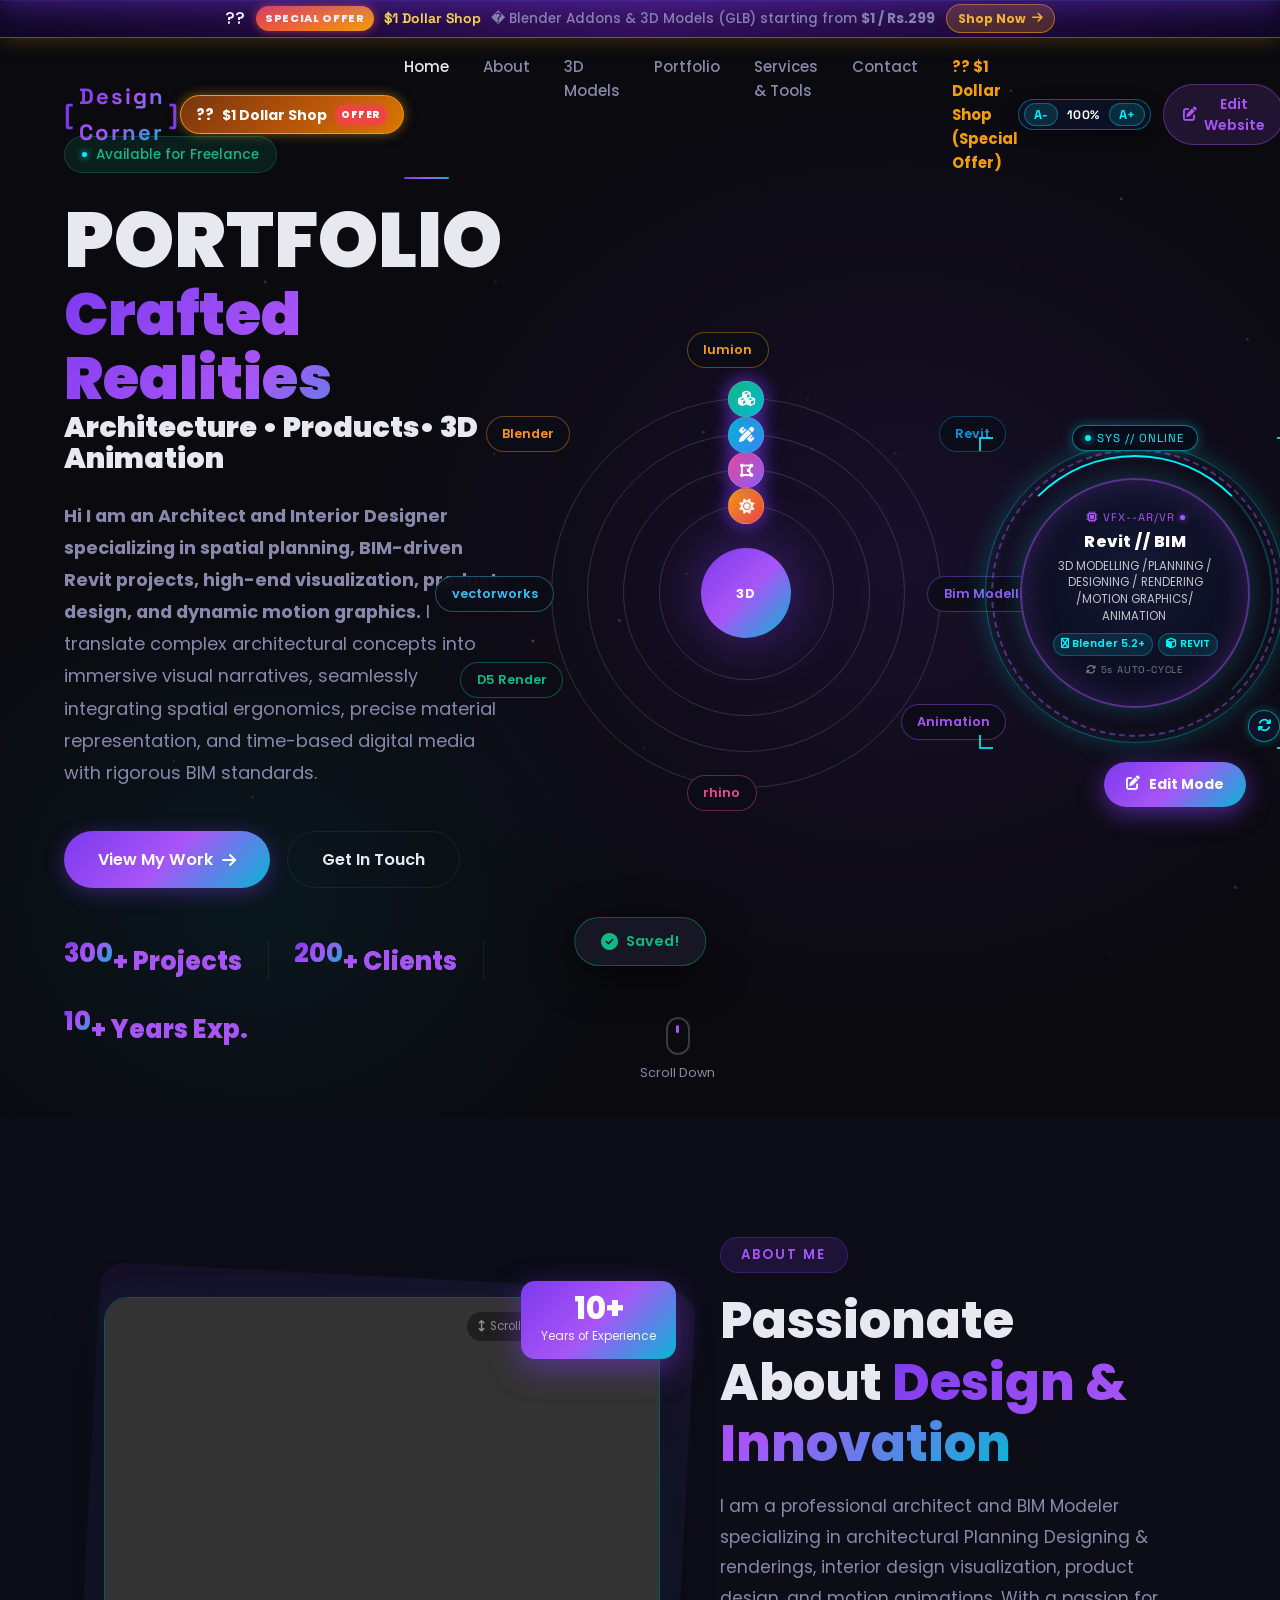
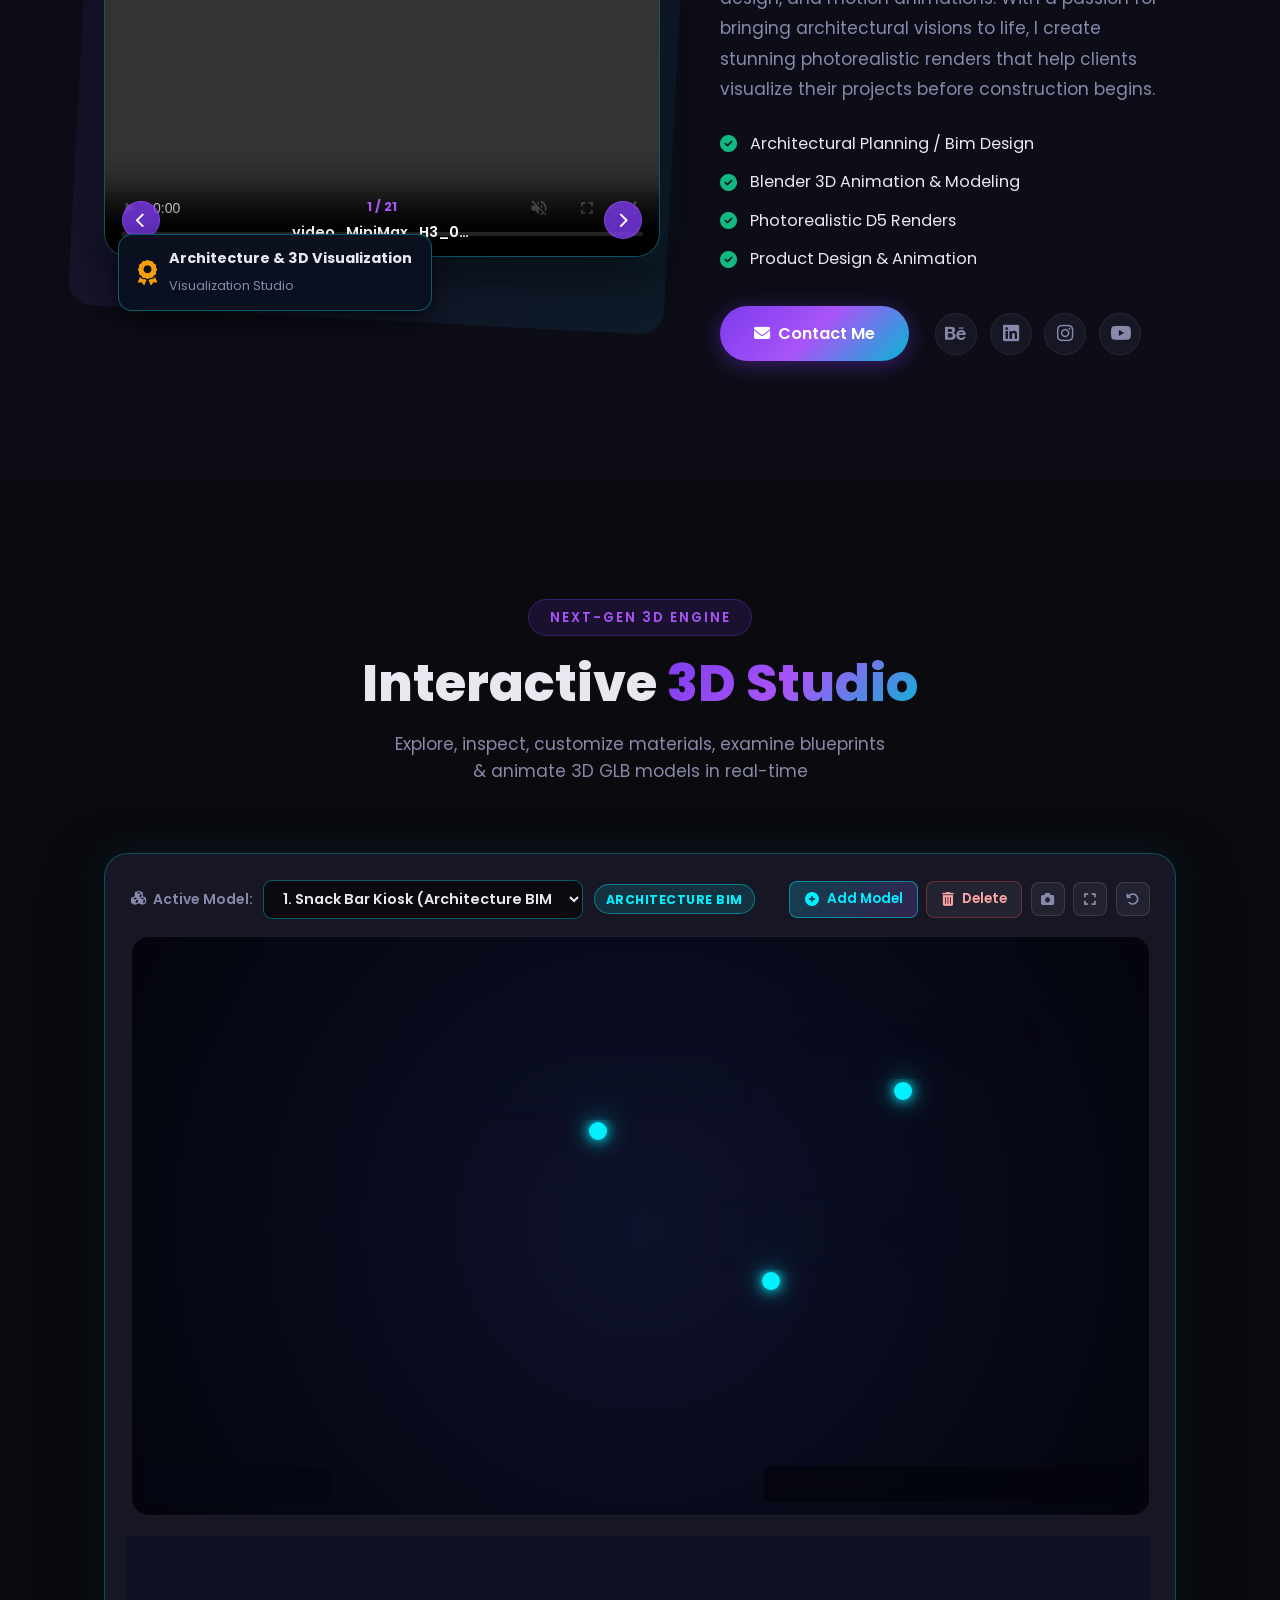
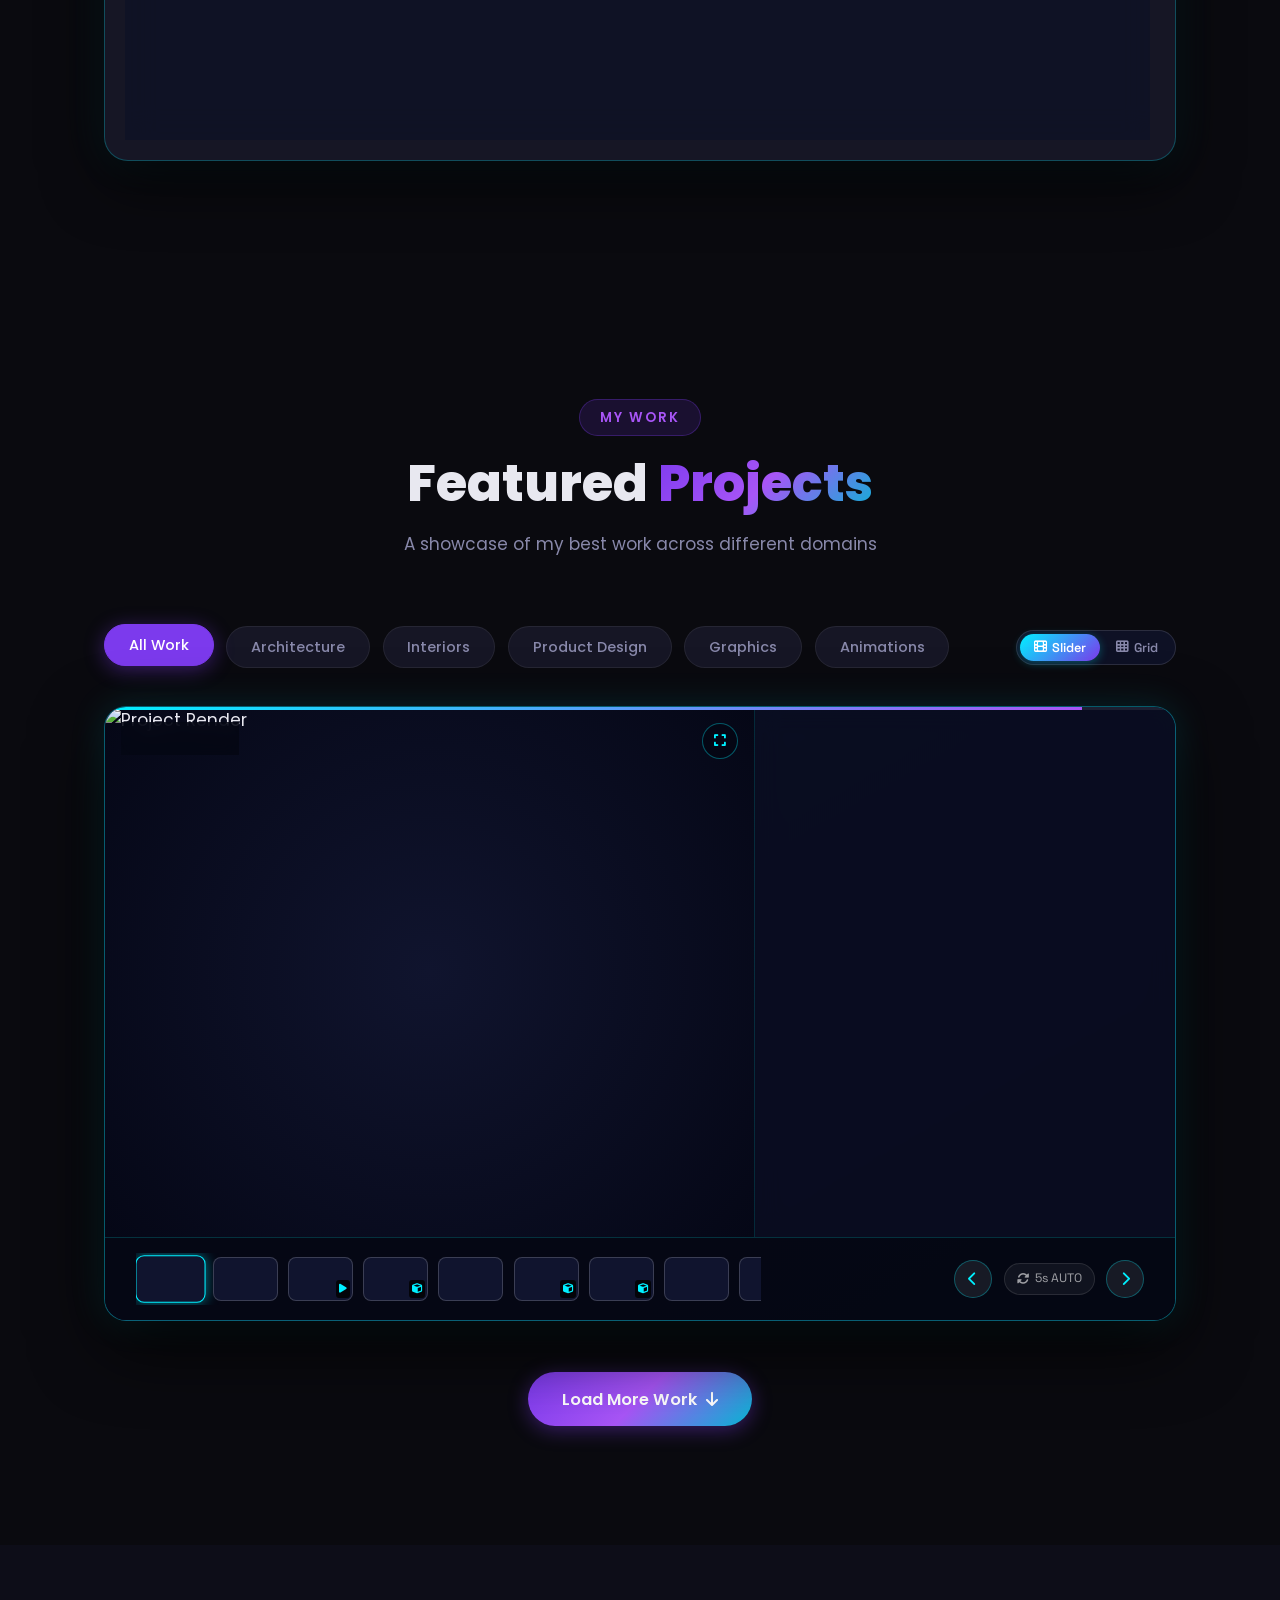
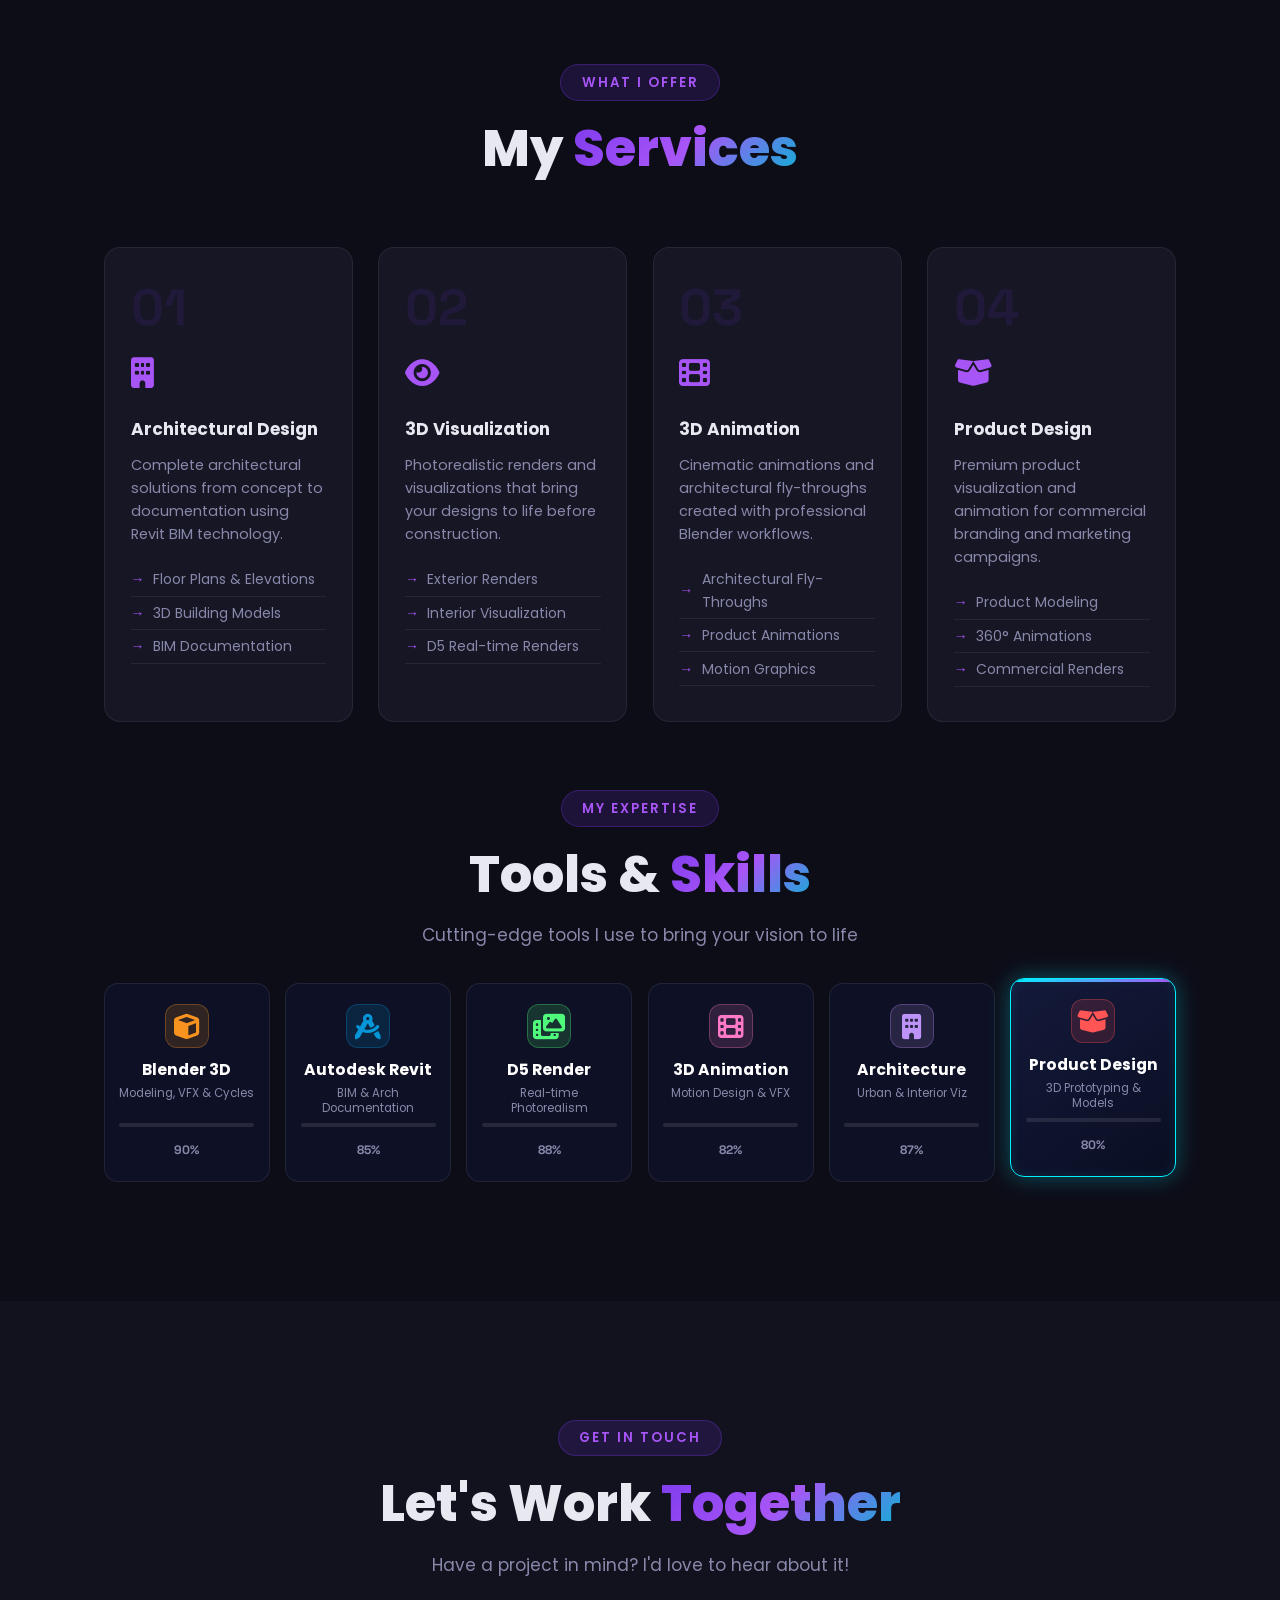
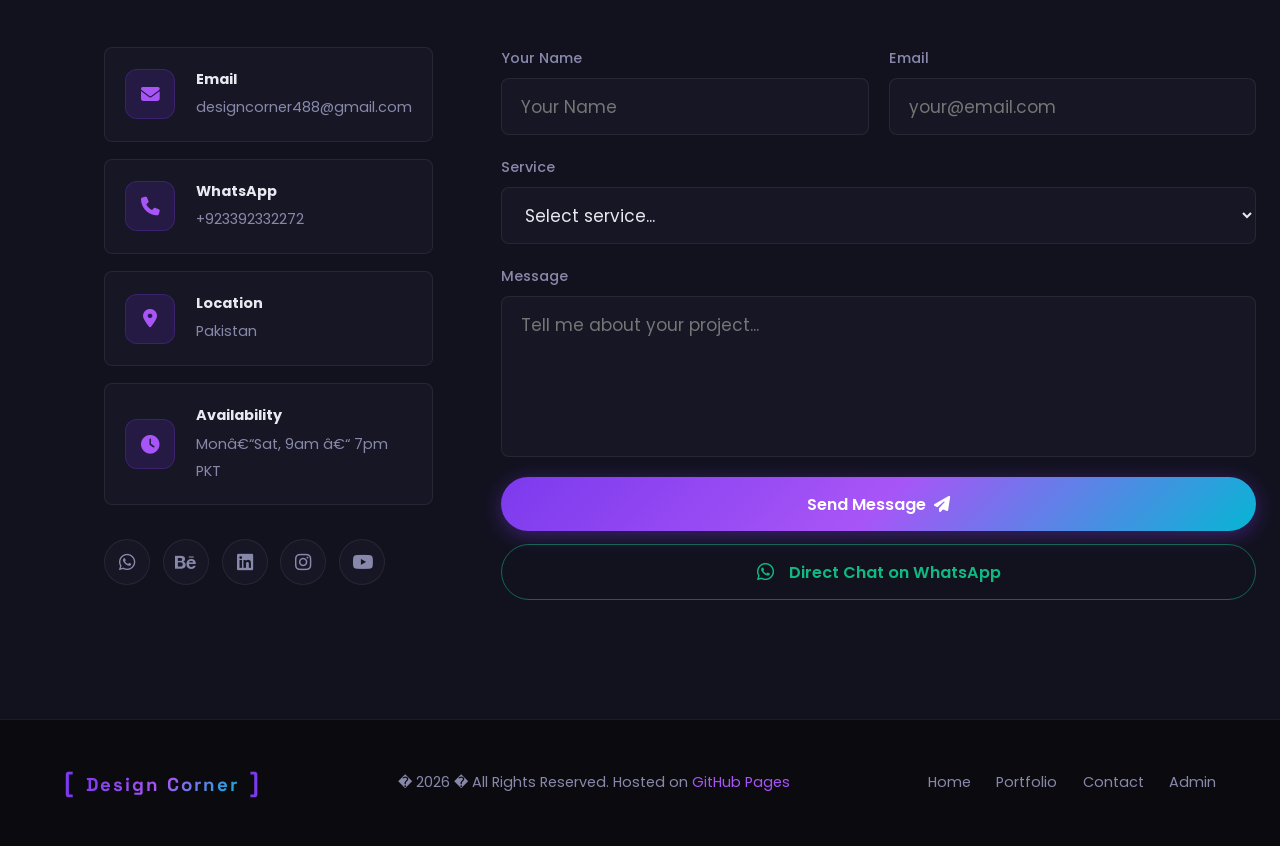
==== commit b897e3c7: "Next-Gen Interactive 3D Showcase: Add/Delete models manager, Exploration Modes (Wireframe, Blueprint" ====
--- a/index.html
+++ b/index.html
@@ -16,7 +16,7 @@
   <link rel="preconnect" href="https://fonts.gstatic.com" crossorigin/>
   <link href="https://fonts.googleapis.com/css2?family=Poppins:wght@300;400;500;600;700;800;900&family=Space+Grotesk:wght@300;400;500;600;700&display=swap" rel="stylesheet"/>
   <link rel="stylesheet" href="https://cdnjs.cloudflare.com/ajax/libs/font-awesome/6.5.0/css/all.min.css"/>
-  <link rel="stylesheet" href="style.css?v=25.0"/>
+  <link rel="stylesheet" href="style.css?v=26.0"/>
   <script type="module" src="https://ajax.googleapis.com/ajax/libs/model-viewer/3.4.0/model-viewer.min.js"></script>
 </head>
 <body>
@@ -409,38 +409,51 @@
   </div>
 </section>
 
-<!-- INTERACTIVE 3D MODELS -->
+<!-- INTERACTIVE 3D MODELS: NEXT-GEN SHOWCASE PLATFORM -->
 <section class="i3d-section section" id="interactive-3d">
   <div class="container">
     <div class="section-header" data-aos="fade-up">
-      <div class="section-tag editable" data-key="i3dTag">3D Engine</div>
-      <h2 class="section-title"><span class="editable" data-key="i3dTitle1">Interactive </span><span class="gradient-text editable" data-key="i3dTitle2">3D Models</span></h2>
-      <p class="section-sub editable" data-key="i3dSub">Real-time 360° interactive models with cyberpunk lighting, holograms &amp; annotation hotspots</p>
-    </div>
-
-    <div class="i3d-wrapper" data-aos="fade-up">
-      <!-- Top Bar: Selector + Controls -->
+      <div class="section-tag editable" data-key="i3dTag">Next-Gen 3D Engine</div>
+      <h2 class="section-title"><span class="editable" data-key="i3dTitle1">Interactive </span><span class="gradient-text editable" data-key="i3dTitle2">3D Studio</span></h2>
+      <p class="section-sub editable" data-key="i3dSub">Explore, inspect, customize materials, examine blueprints &amp; animate 3D GLB models in real-time</p>
+    </div>
+
+    <div class="i3d-wrapper" id="i3dWrapper" data-aos="fade-up">
+      <!-- 1. Top HUD Control Bar -->
       <div class="i3d-top-bar">
+        <!-- Model Selector & Info -->
         <div class="i3d-model-select-group">
-          <label for="i3dModelSelect" class="i3d-select-label"><i class="fas fa-cube"></i> Select Model:</label>
-          <select id="i3dModelSelect" class="i3d-select" onchange="switchI3dModel(this.value)">
-            <option value="media/snaks_bar.glb">Snack Bar Kiosk (Full Architectural 3D)</option>
-            <option value="media/Modern_Chair_1.glb">Modern Ergonomic Chair</option>
-            <option value="media/sofa.glb">Velvet Designer Sofa</option>
-            <option value="media/lamp.glb">Cyberpunk Floor Lamp</option>
+          <label for="i3dModelSelect" class="i3d-select-label"><i class="fas fa-cubes"></i> Active Model:</label>
+          <select id="i3dModelSelect" class="i3d-select" onchange="switchI3dModelById(this.value)">
+            <!-- Populated dynamically by JS -->
           </select>
-        </div>
-        <div>
-          <input type="file" id="i3dFileInput" accept=".glb,.gltf" style="display:none;" onchange="handleI3dUpload(event)">
-          <button type="button" class="btn-i3d-upload" onclick="document.getElementById('i3dFileInput').click()">
-            <i class="fas fa-cloud-arrow-up"></i> Upload Custom GLB
-          </button>
-        </div>
-      </div>
-
-      <!-- Viewer Stage -->
-      <div class="i3d-viewer-stage" id="i3dStage">
-        <!-- Interactive overlays for shaders/effects -->
+          <span class="i3d-category-pill" id="i3dCategoryBadge">Architecture BIM</span>
+        </div>
+
+        <!-- Model Management (Add / Delete) + Quick Tools -->
+        <div class="i3d-top-actions">
+          <button type="button" class="btn-i3d-action btn-i3d-add" onclick="openAdd3dModelModal()" title="Add New 3D Model (GLB/GLTF)">
+            <i class="fas fa-plus-circle"></i> <span>Add Model</span>
+          </button>
+          <button type="button" class="btn-i3d-action btn-i3d-del" onclick="deleteCurrent3dModel()" title="Delete Current 3D Model">
+            <i class="fas fa-trash-alt"></i> <span>Delete</span>
+          </button>
+          <button type="button" class="btn-i3d-tool" onclick="captureI3dScreenshot()" title="HD Screenshot capture">
+            <i class="fas fa-camera"></i>
+          </button>
+          <button type="button" class="btn-i3d-tool" onclick="toggleI3dFullscreen()" title="Toggle Fullscreen">
+            <i class="fas fa-expand"></i>
+          </button>
+          <button type="button" class="btn-i3d-tool" onclick="resetI3dCamera()" title="Reset Camera View">
+            <i class="fas fa-rotate-left"></i>
+          </button>
+        </div>
+      </div>
+
+      <!-- 2. Viewer Stage -->
+      <div class="i3d-viewer-stage mode-normal" id="i3dStage">
+        <!-- Technical HUD Overlay Grid / Wireframe / Blueprint / Hologram layers -->
+        <div class="i3d-blueprint-grid" id="i3dBlueprintGrid"></div>
         <div class="i3d-holo-layer" id="i3dHoloLayer"></div>
         <div class="i3d-matrix-layer" id="i3dMatrixLayer"></div>
         <div class="i3d-dissolve-layer" id="i3dDissolveLayer"></div>
@@ -451,83 +464,212 @@
           alt="Interactive 3D Model"
           auto-rotate 
           camera-controls 
-          rotation-per-second="25deg"
+          rotation-per-second="20deg"
           shadow-intensity="1.5" 
+          shadow-softness="0.8"
           exposure="1.0"
           touch-action="pan-y">
         </model-viewer>
 
-        <!-- Interactive Hotspots / Text Labels -->
+        <!-- Dynamic 3D Hotspots Container -->
         <div class="i3d-hotspots-container" id="i3dHotspots">
-          <button type="button" class="i3d-hotspot" style="position:absolute; top:32%; left:45%;" onclick="toggleHotspotCard(this)">
-            <div class="i3d-hotspot-dot"></div>
-            <div class="i3d-hotspot-card">
-              <strong>Neon Counter</strong>
-              <span>Reinforced glass with underglow LED strips</span>
-            </div>
-          </button>
-          <button type="button" class="i3d-hotspot" style="position:absolute; top:58%; left:62%;" onclick="toggleHotspotCard(this)">
-            <div class="i3d-hotspot-dot"></div>
-            <div class="i3d-hotspot-card">
-              <strong>Cooling Unit</strong>
-              <span>Commercial beverage refrigeration display</span>
-            </div>
-          </button>
-          <button type="button" class="i3d-hotspot" style="position:absolute; top:25%; left:75%;" onclick="toggleHotspotCard(this)">
-            <div class="i3d-hotspot-dot"></div>
-            <div class="i3d-hotspot-card">
-              <strong>Digital Menu</strong>
-              <span>Overhead high-contrast acrylic signage</span>
-            </div>
-          </button>
-        </div>
-
-        <div class="i3d-drag-hint">
-          <i class="fas fa-hand-pointer"></i> Drag to rotate in 360° · Scroll to Zoom
-        </div>
-      </div>
-
-      <!-- Bottom Interactive Controls Bar (Add / Subtract Features) -->
-      <div class="i3d-controls-bar">
-        <div style="font-size:0.82rem;font-weight:700;color:var(--text-muted);display:flex;align-items:center;gap:0.4rem;">
-          <i class="fas fa-sliders" style="color:#00f0ff;"></i> Visual FX &amp; Features:
-        </div>
-        <div class="i3d-effects-grid">
-          <button type="button" class="i3d-btn-vfx" id="btnFxNeon" onclick="toggleI3dEffect('neon')">
-            <span class="fx-icon">⚡</span>
-            <span class="fx-name">Neon Lighting</span>
-            <span class="fx-status">OFF</span>
-          </button>
-          <button type="button" class="i3d-btn-vfx" id="btnFxEdges" onclick="toggleI3dEffect('edges')">
-            <span class="fx-icon">✨</span>
-            <span class="fx-name">Edges Glowing</span>
-            <span class="fx-status">OFF</span>
-          </button>
-          <button type="button" class="i3d-btn-vfx" id="btnFxHolo" onclick="toggleI3dEffect('holo')">
-            <span class="fx-icon">🌌</span>
-            <span class="fx-name">Hologram</span>
-            <span class="fx-status">OFF</span>
-          </button>
-          <button type="button" class="i3d-btn-vfx" id="btnFxDissolve" onclick="toggleI3dEffect('dissolve')">
-            <span class="fx-icon">💨</span>
-            <span class="fx-name">Dissolve Effect</span>
-            <span class="fx-status">OFF</span>
-          </button>
-          <button type="button" class="i3d-btn-vfx" id="btnFxMatrix" onclick="toggleI3dEffect('matrix')">
-            <span class="fx-icon">☁️</span>
-            <span class="fx-name">Point Cloud</span>
-            <span class="fx-status">OFF</span>
-          </button>
-          <button type="button" class="i3d-btn-vfx active" id="btnFxLabels" onclick="toggleI3dEffect('labels')">
-            <span class="fx-icon">🏷️</span>
-            <span class="fx-name">Text Labelling</span>
-            <span class="fx-status">ON</span>
-          </button>
-          <button type="button" class="i3d-btn-vfx active" id="btnFxRotate" onclick="toggleI3dRotate()">
-            <span class="fx-icon">🔄</span>
-            <span class="fx-name">360° Auto-Rotate</span>
-            <span class="fx-status">ON</span>
-          </button>
+          <!-- Rendered dynamically per model -->
+        </div>
+
+        <!-- Interactive Drag Hint & Active Mode Watermark -->
+        <div class="i3d-stage-hud">
+          <div class="i3d-active-mode-tag" id="i3dActiveModeTag">
+            <span class="hud-dot"></span> MODE: NORMAL PBR
+          </div>
+          <div class="i3d-drag-hint">
+            <i class="fas fa-hand-pointer"></i> 360° Drag · Scroll to Zoom · Double Click to Center
+          </div>
+        </div>
+      </div>
+
+      <!-- 3. Futuristic Studio Dock: Navigation Tabs & Control Panels -->
+      <div class="i3d-studio-dock">
+        <!-- Tab Navigation Bar -->
+        <div class="i3d-dock-tabs">
+          <button type="button" class="i3d-tab-btn active" id="tabBtnModes" onclick="switchI3dTab('modes')">
+            <i class="fas fa-layer-group"></i> <span>Exploration Modes</span>
+          </button>
+          <button type="button" class="i3d-tab-btn" id="tabBtnLighting" onclick="switchI3dTab('lighting')">
+            <i class="fas fa-sun"></i> <span>Lighting &amp; Studio</span>
+          </button>
+          <button type="button" class="i3d-tab-btn" id="tabBtnCamera" onclick="switchI3dTab('camera')">
+            <i class="fas fa-video"></i> <span>Camera &amp; Tour</span>
+          </button>
+          <button type="button" class="i3d-tab-btn" id="tabBtnMaterials" onclick="switchI3dTab('materials')">
+            <i class="fas fa-palette"></i> <span>Material Studio</span>
+          </button>
+          <button type="button" class="i3d-tab-btn" id="tabBtnHotspots" onclick="switchI3dTab('hotspots')">
+            <i class="fas fa-map-marker-alt"></i> <span>Hotspots &amp; Specs</span>
+          </button>
+        </div>
+
+        <!-- Tab Panel 1: Exploration Modes -->
+        <div class="i3d-panel active" id="i3dPanelModes">
+          <div class="i3d-buttons-grid">
+            <button type="button" class="btn-i3d-mode active" onclick="setI3dMode('normal')">
+              <span class="mode-icon">👁️</span>
+              <div class="mode-info">
+                <strong>Normal PBR</strong>
+                <small>Realistic Materials</small>
+              </div>
+            </button>
+            <button type="button" class="btn-i3d-mode" onclick="setI3dMode('wireframe')">
+              <span class="mode-icon">🕸️</span>
+              <div class="mode-info">
+                <strong>Wireframe</strong>
+                <small>Edge Mesh Glow</small>
+              </div>
+            </button>
+            <button type="button" class="btn-i3d-mode" onclick="setI3dMode('blueprint')">
+              <span class="mode-icon">📐</span>
+              <div class="mode-info">
+                <strong>Blueprint</strong>
+                <small>Technical CAD Grid</small>
+              </div>
+            </button>
+            <button type="button" class="btn-i3d-mode" onclick="setI3dMode('xray')">
+              <span class="mode-icon">🩻</span>
+              <div class="mode-info">
+                <strong>X-Ray Ghost</strong>
+                <small>Translucent Depth</small>
+              </div>
+            </button>
+            <button type="button" class="btn-i3d-mode" onclick="setI3dMode('hologram')">
+              <span class="mode-icon">🌌</span>
+              <div class="mode-info">
+                <strong>Hologram</strong>
+                <small>Cyber Scanlines</small>
+              </div>
+            </button>
+            <button type="button" class="btn-i3d-mode" onclick="setI3dMode('clay')">
+              <span class="mode-icon">🏺</span>
+              <div class="mode-info">
+                <strong>Clay Render</strong>
+                <small>Studio Matte White</small>
+              </div>
+            </button>
+            <button type="button" class="btn-i3d-mode" onclick="setI3dMode('explode')">
+              <span class="mode-icon">💥</span>
+              <div class="mode-info">
+                <strong>Exploded Pulse</strong>
+                <small>Dynamic Expansion</small>
+              </div>
+            </button>
+          </div>
+        </div>
+
+        <!-- Tab Panel 2: Lighting & Studio -->
+        <div class="i3d-panel" id="i3dPanelLighting">
+          <div class="i3d-lighting-row">
+            <div class="i3d-presets-group">
+              <button type="button" class="btn-i3d-light active" id="btnLightStudio" onclick="setI3dLighting('studio')">
+                <i class="fas fa-sun"></i> Studio Day
+              </button>
+              <button type="button" class="btn-i3d-light" id="btnLightNight" onclick="setI3dLighting('night')">
+                <i class="fas fa-moon"></i> Cyber Night
+              </button>
+              <button type="button" class="btn-i3d-light" id="btnLightSunset" onclick="setI3dLighting('sunset')">
+                <i class="fas fa-cloud-sun"></i> Sunset Gold
+              </button>
+              <button type="button" class="btn-i3d-light" id="btnLightDramatic" onclick="setI3dLighting('dramatic')">
+                <i class="fas fa-bolt"></i> High Contrast
+              </button>
+            </div>
+            <div class="i3d-sliders-group">
+              <div class="i3d-slider-item">
+                <label><i class="fas fa-lightbulb"></i> Exposure: <span id="exposureVal">1.0</span></label>
+                <input type="range" min="0.4" max="2.2" step="0.05" value="1.0" oninput="adjustI3dExposure(this.value)">
+              </div>
+              <div class="i3d-slider-item">
+                <label><i class="fas fa-shield"></i> Shadows: <span id="shadowVal">1.5</span></label>
+                <input type="range" min="0" max="3" step="0.2" value="1.5" oninput="adjustI3dShadows(this.value)">
+              </div>
+            </div>
+          </div>
+        </div>
+
+        <!-- Tab Panel 3: Camera & Presentation -->
+        <div class="i3d-panel" id="i3dPanelCamera">
+          <div class="i3d-camera-row">
+            <div class="i3d-presets-group">
+              <button type="button" class="btn-i3d-cam active" onclick="setI3dCameraPreset('perspective')">
+                <i class="fas fa-cube"></i> Perspective
+              </button>
+              <button type="button" class="btn-i3d-cam" onclick="setI3dCameraPreset('front')">
+                <i class="fas fa-border-none"></i> Front View
+              </button>
+              <button type="button" class="btn-i3d-cam" onclick="setI3dCameraPreset('top')">
+                <i class="fas fa-arrows-to-dot"></i> Top Plan
+              </button>
+              <button type="button" class="btn-i3d-cam" onclick="setI3dCameraPreset('iso')">
+                <i class="fas fa-compass"></i> Isometric 45°
+              </button>
+              <button type="button" class="btn-i3d-cam" onclick="setI3dCameraPreset('closeup')">
+                <i class="fas fa-magnifying-glass-plus"></i> Detail Close-Up
+              </button>
+            </div>
+            <div class="i3d-tour-controls">
+              <button type="button" class="btn-i3d-action" id="btnFxRotate" onclick="toggleI3dRotate()">
+                <i class="fas fa-rotate"></i> <span>360° Auto-Rotate: ON</span>
+              </button>
+              <button type="button" class="btn-i3d-action" id="btnCinematicTour" onclick="toggleI3dCinematicTour()">
+                <i class="fas fa-film"></i> <span>Cinematic Auto-Tour</span>
+              </button>
+            </div>
+          </div>
+        </div>
+
+        <!-- Tab Panel 4: Material Customization Studio -->
+        <div class="i3d-panel" id="i3dPanelMaterials">
+          <div class="i3d-materials-wrap">
+            <div class="i3d-mat-title">Live Material Tint &amp; Shaders:</div>
+            <div class="i3d-swatches-grid">
+              <button type="button" class="i3d-swatch" style="--swatch:#00f0ff;" onclick="applyI3dMaterialTint('#00f0ff', 0.8, 0.2, 'Cyber Cyan')" title="Cyber Cyan">
+                <span>Cyber Cyan</span>
+              </button>
+              <button type="button" class="i3d-swatch" style="--swatch:#a855f7;" onclick="applyI3dMaterialTint('#a855f7', 0.7, 0.3, 'Neon Violet')" title="Neon Violet">
+                <span>Neon Violet</span>
+              </button>
+              <button type="button" class="i3d-swatch" style="--swatch:#fbbf24;" onclick="applyI3dMaterialTint('#fbbf24', 0.95, 0.15, 'Polished Gold')" title="Polished Gold">
+                <span>Polished Gold</span>
+              </button>
+              <button type="button" class="i3d-swatch" style="--swatch:#ef4444;" onclick="applyI3dMaterialTint('#ef4444', 0.6, 0.4, 'Ruby Red')" title="Ruby Red">
+                <span>Ruby Red</span>
+              </button>
+              <button type="button" class="i3d-swatch" style="--swatch:#ffffff;" onclick="applyI3dMaterialTint('#ffffff', 0.2, 0.8, 'Studio White')" title="Studio White">
+                <span>Studio White</span>
+              </button>
+              <button type="button" class="i3d-swatch" style="--swatch:#18181b;" onclick="applyI3dMaterialTint('#18181b', 0.9, 0.2, 'Carbon Black')" title="Carbon Black">
+                <span>Carbon Black</span>
+              </button>
+              <button type="button" class="i3d-swatch" style="--swatch:#10b981;" onclick="applyI3dMaterialTint('#10b981', 0.8, 0.25, 'Emerald Green')" title="Emerald Green">
+                <span>Emerald</span>
+              </button>
+              <button type="button" class="btn-i3d-mat-reset" onclick="resetI3dMaterials()" title="Restore Original PBR Textures">
+                <i class="fas fa-rotate-left"></i> Original Textures
+              </button>
+            </div>
+          </div>
+        </div>
+
+        <!-- Tab Panel 5: Hotspots & Specs -->
+        <div class="i3d-panel" id="i3dPanelHotspots">
+          <div class="i3d-hotspots-bar">
+            <button type="button" class="btn-i3d-action" id="btnToggleHotspots" onclick="toggleI3dEffect('labels')">
+              <i class="fas fa-tag"></i> <span>Hotspots: ON</span>
+            </button>
+            <button type="button" class="btn-i3d-action btn-i3d-add" onclick="promptAddHotspot()" title="Add custom marker on current model">
+              <i class="fas fa-plus"></i> <span>Add Hotspot Annotation</span>
+            </button>
+            <div class="i3d-hotspot-hint">
+              <i class="fas fa-info-circle"></i> Click any glowing marker on the model to view structural specifications &amp; dimensions.
+            </div>
+          </div>
         </div>
       </div>
     </div>
@@ -1256,6 +1398,54 @@
   </div>
 </div>
 
+<!-- ADD 3D MODEL MODAL -->
+<div class="modal-overlay" id="i3dAddModal" style="display:none;" onclick="if(event.target===this)closeAdd3dModelModal()">
+  <div class="modal-box" style="max-width:520px; width:92%; background:#0c0f24; border:1.5px solid rgba(0,240,255,0.45); border-radius:18px; box-shadow:0 20px 60px rgba(0,0,0,0.85), 0 0 30px rgba(0,240,255,0.25);">
+    <div class="modal-header" style="border-bottom:1px solid rgba(0,240,255,0.2); padding:1.2rem 1.4rem; display:flex; justify-content:space-between; align-items:center;">
+      <h3 style="display:flex;align-items:center;gap:.6rem;color:#00f0ff;font-size:1.15rem;margin:0;">
+        <i class="fas fa-cube"></i> Add New 3D GLB Model
+      </h3>
+      <button class="modal-close" onclick="closeAdd3dModelModal()" style="background:transparent;border:none;color:#aaa;font-size:1.3rem;cursor:pointer;"><i class="fas fa-times"></i></button>
+    </div>
+    <form onsubmit="handleSaveNew3dModel(event)" style="padding:1.4rem;">
+      <div class="form-group" style="margin-bottom:1rem;">
+        <label style="font-size:.8rem;color:#ccc;display:block;margin-bottom:4px;font-weight:600;">Model Title / Name *</label>
+        <input type="text" id="i3dNewTitle" required placeholder="e.g. Survey Contour Terrain, Villa Exterior" style="width:100%;padding:.65rem;background:#141733;border:1px solid rgba(0,240,255,0.3);color:#fff;border-radius:8px;font-size:.9rem;outline:none;" />
+      </div>
+
+      <div class="form-group" style="margin-bottom:1rem;">
+        <label style="font-size:.8rem;color:#ccc;display:block;margin-bottom:4px;font-weight:600;">Category</label>
+        <select id="i3dNewCategory" style="width:100%;padding:.65rem;background:#141733;border:1px solid rgba(0,240,255,0.3);color:#fff;border-radius:8px;font-size:.9rem;outline:none;">
+          <option value="Architecture BIM">Architecture BIM</option>
+          <option value="Site & Landscape">Site & Landscape / Terrain</option>
+          <option value="Interior Viz">Interior Viz</option>
+          <option value="Furniture Design">Furniture Design</option>
+          <option value="Product & Lighting">Product & Lighting</option>
+          <option value="Industrial & Mechanical">Industrial & Mechanical</option>
+        </select>
+      </div>
+
+      <div class="form-group" style="margin-bottom:1rem;">
+        <label style="font-size:.8rem;color:#ccc;display:block;margin-bottom:4px;font-weight:600;">Upload 3D File (.glb or .gltf) *</label>
+        <input type="file" id="i3dNewFile" accept=".glb,.gltf" required style="width:100%;padding:.65rem;background:#141733;border:1px solid rgba(0,240,255,0.3);color:#fff;border-radius:8px;font-size:.85rem;outline:none;" />
+        <small style="color:var(--text-muted);font-size:.72rem;margin-top:4px;display:block;">Supports standard 3D GLB/GLTF models with PBR textures and animations.</small>
+      </div>
+
+      <div class="form-group" style="margin-bottom:1.4rem;">
+        <label style="font-size:.8rem;color:#ccc;display:block;margin-bottom:4px;font-weight:600;">Description (Optional)</label>
+        <textarea id="i3dNewDesc" rows="2" placeholder="Brief details about the model architecture, mesh or specs" style="width:100%;padding:.65rem;background:#141733;border:1px solid rgba(0,240,255,0.3);color:#fff;border-radius:8px;font-size:.85rem;outline:none;resize:none;"></textarea>
+      </div>
+
+      <div style="display:flex;justify-content:flex-end;gap:0.8rem;">
+        <button type="button" onclick="closeAdd3dModelModal()" class="btn-modal-cancel">Cancel</button>
+        <button type="submit" class="btn-primary" style="padding:0.6rem 1.4rem;border-radius:8px;background:linear-gradient(135deg,#00f0ff,#a855f7);border:none;color:#000;font-weight:700;cursor:pointer;">
+          <i class="fas fa-check"></i> Add to Showcase
+        </button>
+      </div>
+    </form>
+  </div>
+</div>
+
 <!-- FLOATING TEXT SIZE QUICK TOOLBAR FOR EDIT MODE -->
 <div class="floating-text-size-bar" id="floatingTextSizeBar">
   <span style="font-size:0.75rem; color:#00f0ff; font-weight:700;"><i class="fas fa-text-height"></i> Size:</span>
@@ -1265,7 +1455,7 @@
   <button type="button" class="btn-fs-reset" onclick="resetActiveFontSize()" title="Reset size"><i class="fas fa-rotate-left"></i></button>
 </div>
 
-<script src="script.js?v=25.0"></script>
+<script src="script.js?v=26.0"></script>
 </body>
 </html>
 
--- a/style.css
+++ b/style.css
@@ -3600,15 +3600,15 @@
   bottom: 26px;
   left: 50%;
   transform: translateX(-50%) translateY(6px);
-  background: rgba(10, 14, 32, 0.92);
-  border: 1px solid rgba(0, 240, 255, 0.4);
-  backdrop-filter: blur(8px);
-  border-radius: 10px;
-  padding: 0.5rem 0.8rem;
+  background: rgba(10, 14, 32, 0.94);
+  border: 1px solid rgba(0, 240, 255, 0.45);
+  backdrop-filter: blur(10px);
+  border-radius: 12px;
+  padding: 0.6rem 0.9rem;
   white-space: nowrap;
-  pointer-events: none;
-  opacity: 0.9;
-  box-shadow: 0 10px 25px rgba(0, 0, 0, 0.6), 0 0 15px rgba(0, 240, 255, 0.2);
+  pointer-events: auto;
+  opacity: 0.92;
+  box-shadow: 0 12px 30px rgba(0, 0, 0, 0.75), 0 0 20px rgba(0, 240, 255, 0.25);
   transition: all 0.25s ease;
 }
 .i3d-hotspot:hover .i3d-hotspot-card,
@@ -3616,86 +3616,81 @@
   transform: translateX(-50%) translateY(0);
   opacity: 1;
   border-color: #00f0ff;
-  box-shadow: 0 10px 30px rgba(0, 240, 255, 0.4);
+  box-shadow: 0 12px 35px rgba(0, 240, 255, 0.4);
 }
 .i3d-hotspot-card strong {
   display: block;
-  font-size: 0.82rem;
+  font-size: 0.85rem;
   color: #00f0ff;
   font-weight: 700;
 }
 .i3d-hotspot-card span {
   display: block;
-  font-size: 0.72rem;
+  font-size: 0.74rem;
   color: var(--text-muted);
+}
+.i3d-hotspot-card .hotspot-specs {
+  display: block;
+  font-size: 0.68rem;
+  color: #a855f7;
+  margin-top: 2px;
+  font-family: monospace;
 }
 .i3d-viewer-stage.labels-off .i3d-hotspot {
   display: none !important;
 }
 
-/* Control Bar for VFX toggles */
-.i3d-controls-bar {
-  display: flex;
-  align-items: center;
-  justify-content: space-between;
-  gap: 0.8rem;
-  margin-top: 1rem;
-  flex-wrap: wrap;
-  padding: 0.8rem 1rem;
-  background: rgba(255, 255, 255, 0.03);
-  border: 1px solid rgba(255, 255, 255, 0.08);
-  border-radius: 14px;
-}
-.i3d-vfx-group {
-  display: flex;
-  align-items: center;
-  gap: 0.5rem;
-  flex-wrap: wrap;
-}
-.i3d-btn-vfx {
-  background: rgba(255, 255, 255, 0.06);
-  border: 1px solid rgba(255, 255, 255, 0.15);
-  color: var(--text);
-  padding: 0.5rem 0.85rem;
-  border-radius: 9px;
-  font-size: 0.82rem;
-  font-weight: 600;
-  cursor: pointer;
-  display: flex;
-  align-items: center;
-  gap: 0.45rem;
-  transition: all 0.25s ease;
-}
-.i3d-btn-vfx:hover {
-  background: rgba(0, 240, 255, 0.12);
-  border-color: rgba(0, 240, 255, 0.4);
-  color: #00f0ff;
-  transform: translateY(-2px);
-}
-.i3d-btn-vfx.active {
-  background: linear-gradient(135deg, rgba(0, 240, 255, 0.25), rgba(168, 85, 247, 0.25));
-  border-color: #00f0ff;
-  color: #00f0ff;
-  box-shadow: 0 0 16px rgba(0, 240, 255, 0.35);
-}
-.i3d-model-select-group {
-  display: flex;
-  align-items: center;
-  gap: 0.6rem;
-  flex-wrap: wrap;
-}
-.i3d-select {
-  background: var(--bg);
-  border: 1px solid rgba(0, 240, 255, 0.3);
-  color: var(--text);
-  padding: 0.45rem 0.8rem;
-  border-radius: 8px;
-  font-size: 0.82rem;
-  font-weight: 600;
-  outline: none;
-  cursor: pointer;
-}
-
+/* EXPLORATION MODES ON 3D STAGE */
+.i3d-blueprint-grid {
+  position: absolute;
+  inset: 0;
+  pointer-events: none;
+  z-index: 4;
+  display: none;
+  background-image: 
+    linear-gradient(rgba(0, 240, 255, 0.2) 1px, transparent 1px),
+    linear-gradient(90deg, rgba(0, 240, 255, 0.2) 1px, transparent 1px);
+  background-size: 24px 24px;
+}
+.i3d-viewer-stage.mode-blueprint {
+  background: #061933 !important;
+}
+.i3d-viewer-stage.mode-blueprint .i3d-blueprint-grid {
+  display: block;
+}
+.i3d-viewer-stage.mode-blueprint model-viewer {
+  filter: invert(1) hue-rotate(180deg) brightness(1.2) contrast(1.4);
+}
+.i3d-viewer-stage.mode-wireframe model-viewer {
+  filter: drop-shadow(0 0 10px #00f0ff) drop-shadow(0 0 20px #00f0ff) contrast(1.6) saturate(1.8) brightness(1.1);
+}
+.i3d-viewer-stage.mode-xray {
+  background: #020308 !important;
+}
+.i3d-viewer-stage.mode-xray model-viewer {
+  filter: drop-shadow(0 0 25px #00f0ff) invert(0.88) contrast(2) opacity(0.82);
+}
+.i3d-viewer-stage.mode-clay {
+  background: radial-gradient(circle at center, #1e2238 0%, #0d0f1a 100%) !important;
+}
+.i3d-viewer-stage.mode-clay model-viewer {
+  filter: grayscale(1) contrast(0.95) brightness(1.3) sepia(0.06);
+}
+.i3d-viewer-stage.mode-hologram .i3d-holo-layer {
+  display: block;
+}
+.i3d-viewer-stage.mode-hologram model-viewer {
+  filter: drop-shadow(0 0 16px #00f0ff) drop-shadow(0 0 32px #a855f7) brightness(1.22) contrast(1.15);
+}
+.i3d-viewer-stage.mode-explode model-viewer {
+  animation: i3dExplodePulse 3s ease-in-out infinite alternate;
+}
+@keyframes i3dExplodePulse {
+  0% { transform: scale(0.96); filter: contrast(1); }
+  100% { transform: scale(1.12); filter: drop-shadow(0 0 30px #00f0ff) contrast(1.35); }
+}
+
+/* TOP HUD BAR */
 .i3d-top-bar {
   display: flex;
   align-items: center;
@@ -3704,41 +3699,142 @@
   margin-bottom: 1rem;
   flex-wrap: wrap;
 }
-
+.i3d-model-select-group {
+  display: flex;
+  align-items: center;
+  gap: 0.6rem;
+  flex-wrap: wrap;
+}
 .i3d-select-label {
   font-size: 0.82rem;
   color: var(--text-muted);
   display: flex;
   align-items: center;
   gap: 0.4rem;
-}
-
-.btn-i3d-upload {
-  background: linear-gradient(135deg, rgba(0, 240, 255, 0.15), rgba(168, 85, 247, 0.15));
+  font-weight: 600;
+}
+.i3d-select {
+  background: var(--bg);
+  border: 1px solid rgba(0, 240, 255, 0.35);
+  color: var(--text);
+  padding: 0.45rem 0.85rem;
+  border-radius: 9px;
+  font-size: 0.85rem;
+  font-weight: 600;
+  outline: none;
+  cursor: pointer;
+  max-width: 320px;
+}
+.i3d-category-pill {
+  font-size: 0.72rem;
+  font-weight: 700;
+  padding: 0.25rem 0.65rem;
+  border-radius: 50px;
+  background: rgba(0, 240, 255, 0.12);
   border: 1px solid rgba(0, 240, 255, 0.4);
   color: #00f0ff;
-  padding: 0.45rem 0.95rem;
+  letter-spacing: 0.5px;
+  text-transform: uppercase;
+}
+.i3d-top-actions {
+  display: flex;
+  align-items: center;
+  gap: 0.5rem;
+  flex-wrap: wrap;
+}
+.btn-i3d-action {
+  background: rgba(255, 255, 255, 0.06);
+  border: 1px solid rgba(255, 255, 255, 0.15);
+  color: var(--text);
+  padding: 0.45rem 0.85rem;
   border-radius: 8px;
-  font-size: 0.82rem;
+  font-size: 0.8rem;
   font-weight: 600;
   cursor: pointer;
   display: flex;
   align-items: center;
-  gap: 0.5rem;
-  transition: all 0.25s ease;
-}
-
-.btn-i3d-upload:hover {
-  background: linear-gradient(135deg, rgba(0, 240, 255, 0.3), rgba(168, 85, 247, 0.3));
-  box-shadow: 0 0 16px rgba(0, 240, 255, 0.4);
+  gap: 0.45rem;
+  transition: all 0.2s ease;
+}
+.btn-i3d-action:hover {
+  background: rgba(0, 240, 255, 0.15);
+  border-color: #00f0ff;
+  color: #00f0ff;
   transform: translateY(-2px);
 }
-
+.btn-i3d-add {
+  background: linear-gradient(135deg, rgba(0, 240, 255, 0.2), rgba(168, 85, 247, 0.2));
+  border-color: rgba(0, 240, 255, 0.45);
+  color: #00f0ff;
+}
+.btn-i3d-del {
+  border-color: rgba(239, 68, 68, 0.35);
+  color: #fca5a5;
+}
+.btn-i3d-del:hover {
+  background: rgba(239, 68, 68, 0.2);
+  border-color: #ef4444;
+  color: #ef4444;
+}
+.btn-i3d-tool {
+  width: 34px;
+  height: 34px;
+  display: inline-flex;
+  align-items: center;
+  justify-content: center;
+  border-radius: 8px;
+  background: rgba(255, 255, 255, 0.05);
+  border: 1px solid rgba(255, 255, 255, 0.12);
+  color: var(--text-muted);
+  cursor: pointer;
+  transition: all 0.2s ease;
+}
+.btn-i3d-tool:hover {
+  color: #00f0ff;
+  border-color: #00f0ff;
+  background: rgba(0, 240, 255, 0.1);
+  transform: translateY(-2px);
+}
+
+/* STAGE HUD & HINTS */
+.i3d-stage-hud {
+  position: absolute;
+  bottom: 14px;
+  left: 16px;
+  right: 16px;
+  display: flex;
+  align-items: center;
+  justify-content: space-between;
+  pointer-events: none;
+  z-index: 12;
+}
+.i3d-active-mode-tag {
+  background: rgba(4, 7, 20, 0.85);
+  border: 1px solid rgba(0, 240, 255, 0.35);
+  border-radius: 20px;
+  padding: 0.35rem 0.8rem;
+  font-size: 0.72rem;
+  color: #00f0ff;
+  font-weight: 700;
+  letter-spacing: 0.5px;
+  display: flex;
+  align-items: center;
+  gap: 0.45rem;
+  backdrop-filter: blur(8px);
+}
+.i3d-active-mode-tag .hud-dot {
+  width: 6px;
+  height: 6px;
+  border-radius: 50%;
+  background: #00f0ff;
+  box-shadow: 0 0 8px #00f0ff;
+  animation: i3dDotBlink 1.5s infinite;
+}
+@keyframes i3dDotBlink {
+  0%, 100% { opacity: 1; }
+  50% { opacity: 0.3; }
+}
 .i3d-drag-hint {
-  position: absolute;
-  bottom: 16px;
-  left: 50%;
-  transform: translateX(-50%);
   background: rgba(3, 4, 12, 0.75);
   border: 1px solid rgba(0, 240, 255, 0.25);
   backdrop-filter: blur(6px);
@@ -3747,47 +3843,263 @@
   padding: 0.35rem 0.8rem;
   border-radius: 20px;
   pointer-events: none;
-  z-index: 12;
   display: flex;
   align-items: center;
   gap: 0.45rem;
-  transition: opacity 0.3s ease;
-}
-
-.i3d-effects-grid {
+}
+
+/* FUTURISTIC STUDIO DOCK */
+.i3d-studio-dock {
+  margin-top: 1.2rem;
+  background: rgba(14, 18, 38, 0.7);
+  border: 1px solid rgba(255, 255, 255, 0.08);
+  border-radius: 16px;
+  padding: 1rem;
+  backdrop-filter: blur(12px);
+}
+.i3d-dock-tabs {
+  display: flex;
+  align-items: center;
+  gap: 0.5rem;
+  overflow-x: auto;
+  padding-bottom: 0.8rem;
+  border-bottom: 1px solid rgba(255, 255, 255, 0.08);
+  margin-bottom: 1rem;
+}
+.i3d-tab-btn {
+  background: transparent;
+  border: 1px solid transparent;
+  color: var(--text-muted);
+  padding: 0.5rem 0.9rem;
+  border-radius: 8px;
+  font-size: 0.82rem;
+  font-weight: 600;
+  cursor: pointer;
+  display: flex;
+  align-items: center;
+  gap: 0.45rem;
+  white-space: nowrap;
+  transition: all 0.2s ease;
+}
+.i3d-tab-btn:hover {
+  color: #fff;
+  background: rgba(255, 255, 255, 0.05);
+}
+.i3d-tab-btn.active {
+  background: rgba(0, 240, 255, 0.12);
+  border-color: rgba(0, 240, 255, 0.35);
+  color: #00f0ff;
+  box-shadow: 0 0 12px rgba(0, 240, 255, 0.2);
+}
+.i3d-panel {
+  display: none;
+  animation: i3dPanelFade 0.25s ease;
+}
+.i3d-panel.active {
+  display: block;
+}
+@keyframes i3dPanelFade {
+  from { opacity: 0; transform: translateY(4px); }
+  to { opacity: 1; transform: translateY(0); }
+}
+
+/* BUTTONS GRID FOR MODES */
+.i3d-buttons-grid {
+  display: grid;
+  grid-template-columns: repeat(auto-fill, minmax(130px, 1fr));
+  gap: 0.6rem;
+}
+.btn-i3d-mode {
+  background: rgba(255, 255, 255, 0.04);
+  border: 1px solid rgba(255, 255, 255, 0.08);
+  border-radius: 10px;
+  padding: 0.65rem 0.6rem;
+  color: var(--text);
+  cursor: pointer;
+  text-align: left;
+  display: flex;
+  align-items: center;
+  gap: 0.6rem;
+  transition: all 0.2s ease;
+}
+.btn-i3d-mode:hover {
+  border-color: rgba(0, 240, 255, 0.3);
+  background: rgba(0, 240, 255, 0.08);
+  transform: translateY(-2px);
+}
+.btn-i3d-mode.active {
+  background: linear-gradient(135deg, rgba(0, 240, 255, 0.2), rgba(168, 85, 247, 0.2));
+  border-color: #00f0ff;
+  color: #00f0ff;
+  box-shadow: 0 0 15px rgba(0, 240, 255, 0.3);
+}
+.btn-i3d-mode .mode-icon {
+  font-size: 1.25rem;
+}
+.btn-i3d-mode .mode-info strong {
+  display: block;
+  font-size: 0.8rem;
+  line-height: 1.2;
+}
+.btn-i3d-mode .mode-info small {
+  display: block;
+  font-size: 0.68rem;
+  color: var(--text-muted);
+}
+
+/* LIGHTING & CAMERA ROWS */
+.i3d-lighting-row, .i3d-camera-row {
+  display: flex;
+  align-items: center;
+  justify-content: space-between;
+  gap: 1rem;
+  flex-wrap: wrap;
+}
+.i3d-presets-group {
   display: flex;
   align-items: center;
   gap: 0.5rem;
   flex-wrap: wrap;
 }
-
-.fx-icon {
-  font-size: 0.95rem;
-}
-
-.fx-status {
-  font-size: 0.68rem;
-  padding: 0.1rem 0.35rem;
-  border-radius: 4px;
-  background: rgba(255, 255, 255, 0.08);
+.btn-i3d-light, .btn-i3d-cam {
+  background: rgba(255, 255, 255, 0.05);
+  border: 1px solid rgba(255, 255, 255, 0.1);
+  color: var(--text);
+  padding: 0.45rem 0.8rem;
+  border-radius: 8px;
+  font-size: 0.8rem;
+  font-weight: 600;
+  cursor: pointer;
+  display: flex;
+  align-items: center;
+  gap: 0.45rem;
+  transition: all 0.2s ease;
+}
+.btn-i3d-light:hover, .btn-i3d-cam:hover {
+  border-color: #00f0ff;
+  color: #00f0ff;
+}
+.btn-i3d-light.active, .btn-i3d-cam.active {
+  background: rgba(0, 240, 255, 0.15);
+  border-color: #00f0ff;
+  color: #00f0ff;
+}
+.i3d-sliders-group {
+  display: flex;
+  align-items: center;
+  gap: 1.2rem;
+  flex-wrap: wrap;
+}
+.i3d-slider-item {
+  display: flex;
+  flex-direction: column;
+  gap: 0.2rem;
+  font-size: 0.75rem;
   color: var(--text-muted);
 }
-
-.i3d-btn-vfx.active .fx-status {
-  background: rgba(0, 240, 255, 0.2);
+.i3d-slider-item input[type="range"] {
+  accent-color: #00f0ff;
+  cursor: pointer;
+  width: 120px;
+}
+.i3d-tour-controls {
+  display: flex;
+  align-items: center;
+  gap: 0.6rem;
+  flex-wrap: wrap;
+}
+
+/* MATERIAL SWATCHES */
+.i3d-materials-wrap {
+  display: flex;
+  flex-direction: column;
+  gap: 0.6rem;
+}
+.i3d-mat-title {
+  font-size: 0.8rem;
+  color: var(--text-muted);
+  font-weight: 600;
+}
+.i3d-swatches-grid {
+  display: flex;
+  align-items: center;
+  gap: 0.6rem;
+  flex-wrap: wrap;
+}
+.i3d-swatch {
+  background: rgba(255, 255, 255, 0.05);
+  border: 1px solid rgba(255, 255, 255, 0.15);
+  padding: 0.4rem 0.75rem;
+  border-radius: 8px;
+  color: var(--text);
+  font-size: 0.78rem;
+  font-weight: 600;
+  cursor: pointer;
+  display: flex;
+  align-items: center;
+  gap: 0.5rem;
+  transition: all 0.2s ease;
+}
+.i3d-swatch::before {
+  content: '';
+  width: 12px;
+  height: 12px;
+  border-radius: 50%;
+  background: var(--swatch);
+  box-shadow: 0 0 6px var(--swatch);
+}
+.i3d-swatch:hover, .i3d-swatch.active {
+  border-color: var(--swatch);
+  background: rgba(255, 255, 255, 0.1);
+  color: #fff;
+  box-shadow: 0 0 12px rgba(0, 240, 255, 0.2);
+}
+.btn-i3d-mat-reset {
+  background: rgba(255, 255, 255, 0.05);
+  border: 1px solid rgba(255, 255, 255, 0.15);
+  color: var(--text-muted);
+  padding: 0.4rem 0.75rem;
+  border-radius: 8px;
+  font-size: 0.78rem;
+  font-weight: 600;
+  cursor: pointer;
+  display: flex;
+  align-items: center;
+  gap: 0.4rem;
+  transition: all 0.2s ease;
+}
+.btn-i3d-mat-reset:hover {
   color: #00f0ff;
+  border-color: #00f0ff;
+}
+
+/* HOTSPOTS BAR */
+.i3d-hotspots-bar {
+  display: flex;
+  align-items: center;
+  gap: 1rem;
+  flex-wrap: wrap;
+}
+.i3d-hotspot-hint {
+  font-size: 0.75rem;
+  color: var(--text-muted);
+  display: flex;
+  align-items: center;
+  gap: 0.4rem;
 }
 
 @media (max-width: 768px) {
   .i3d-viewer-stage {
-    height: 380px;
-    min-height: 360px;
-  }
-  .i3d-controls-bar {
-    justify-content: center;
-  }
-  .i3d-effects-grid {
-    justify-content: center;
-  }
-}
-
+    height: 420px;
+    min-height: 380px;
+  }
+  .i3d-buttons-grid {
+    grid-template-columns: repeat(2, 1fr);
+  }
+  .i3d-top-bar {
+    flex-direction: column;
+    align-items: stretch;
+  }
+}
+
+
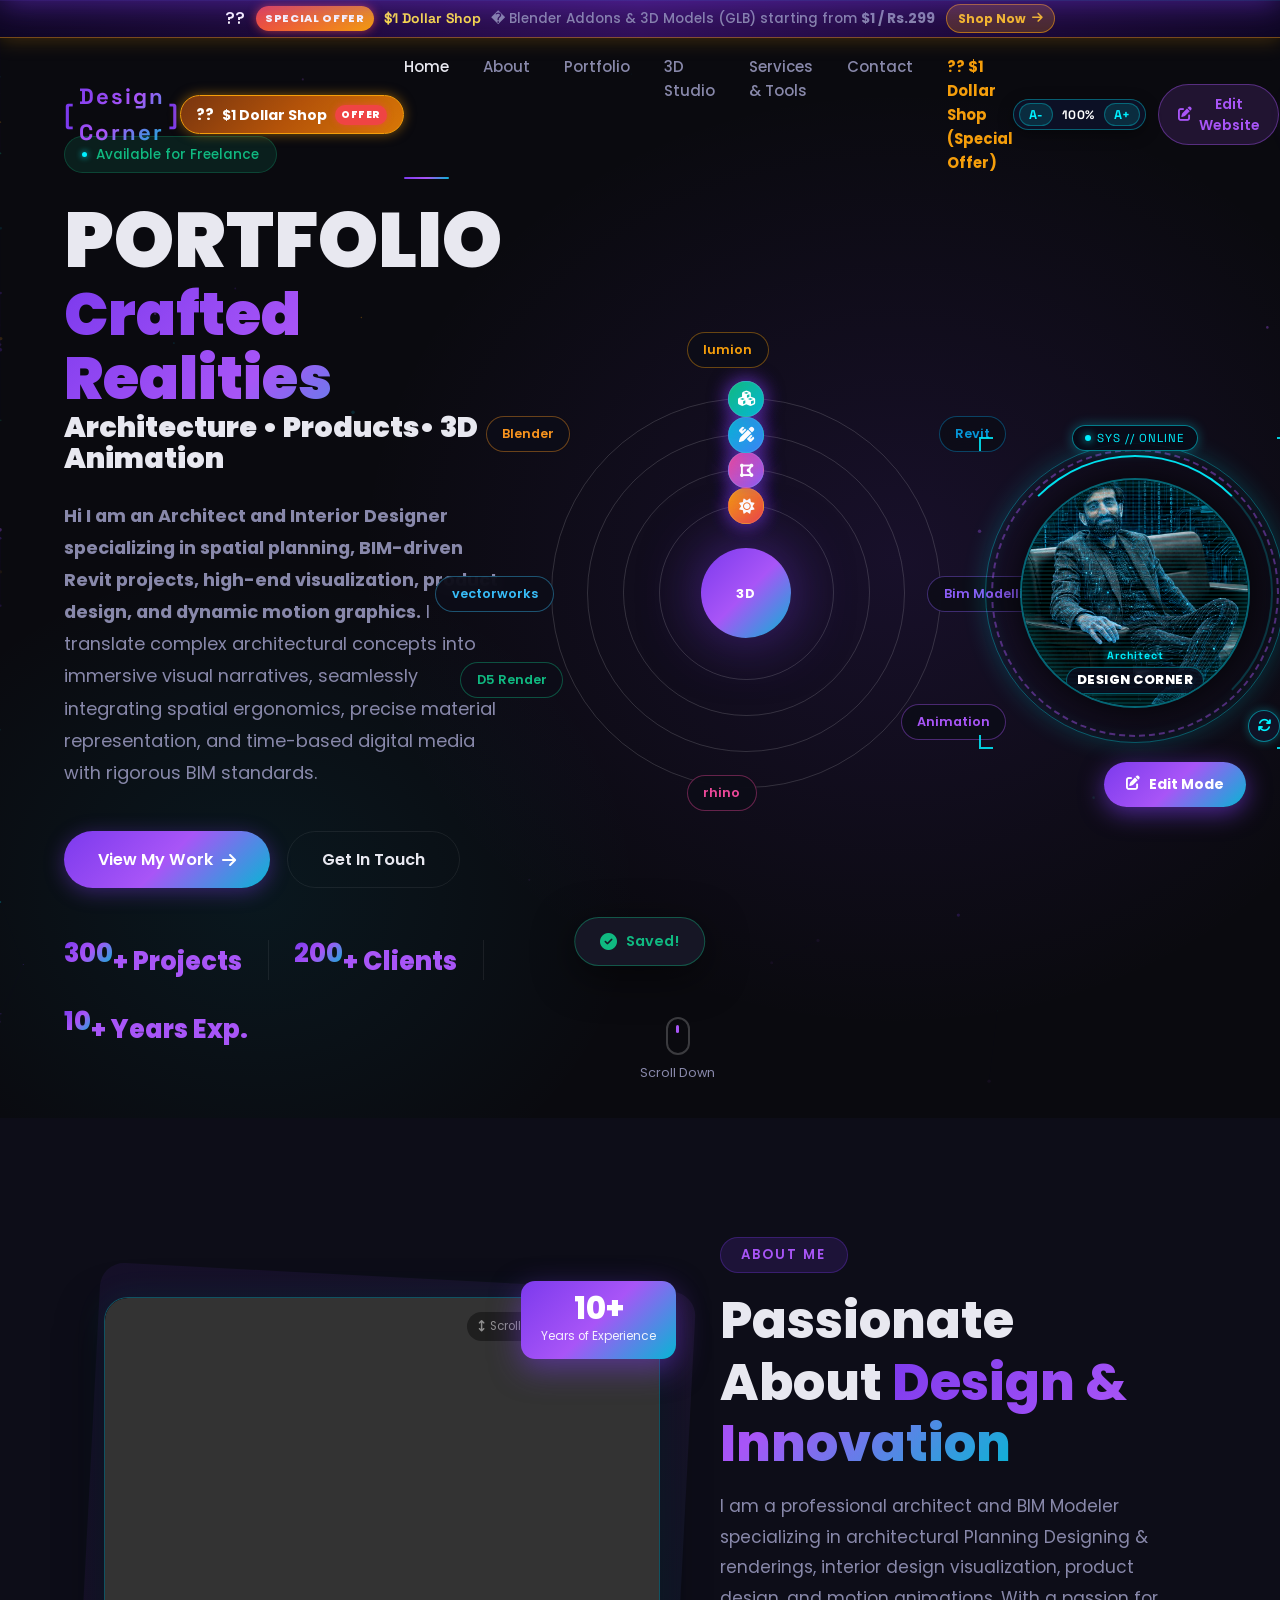
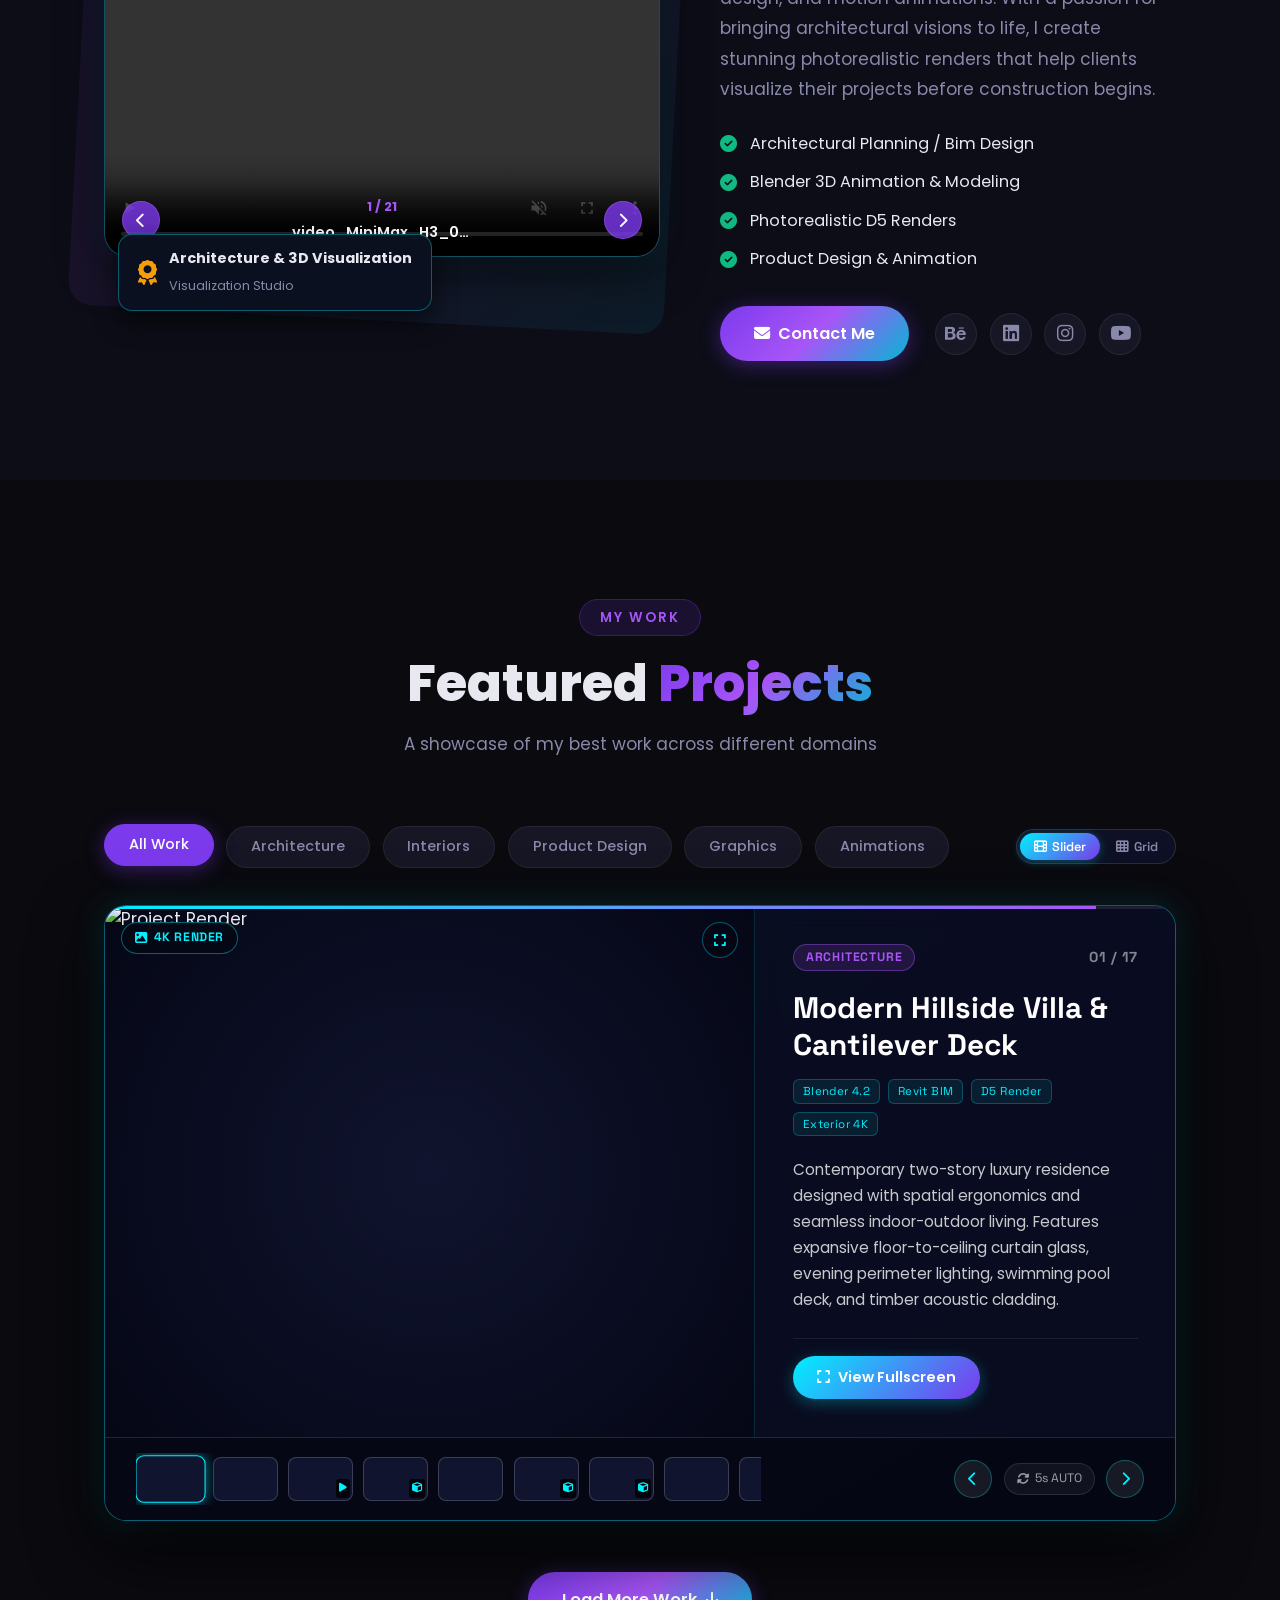
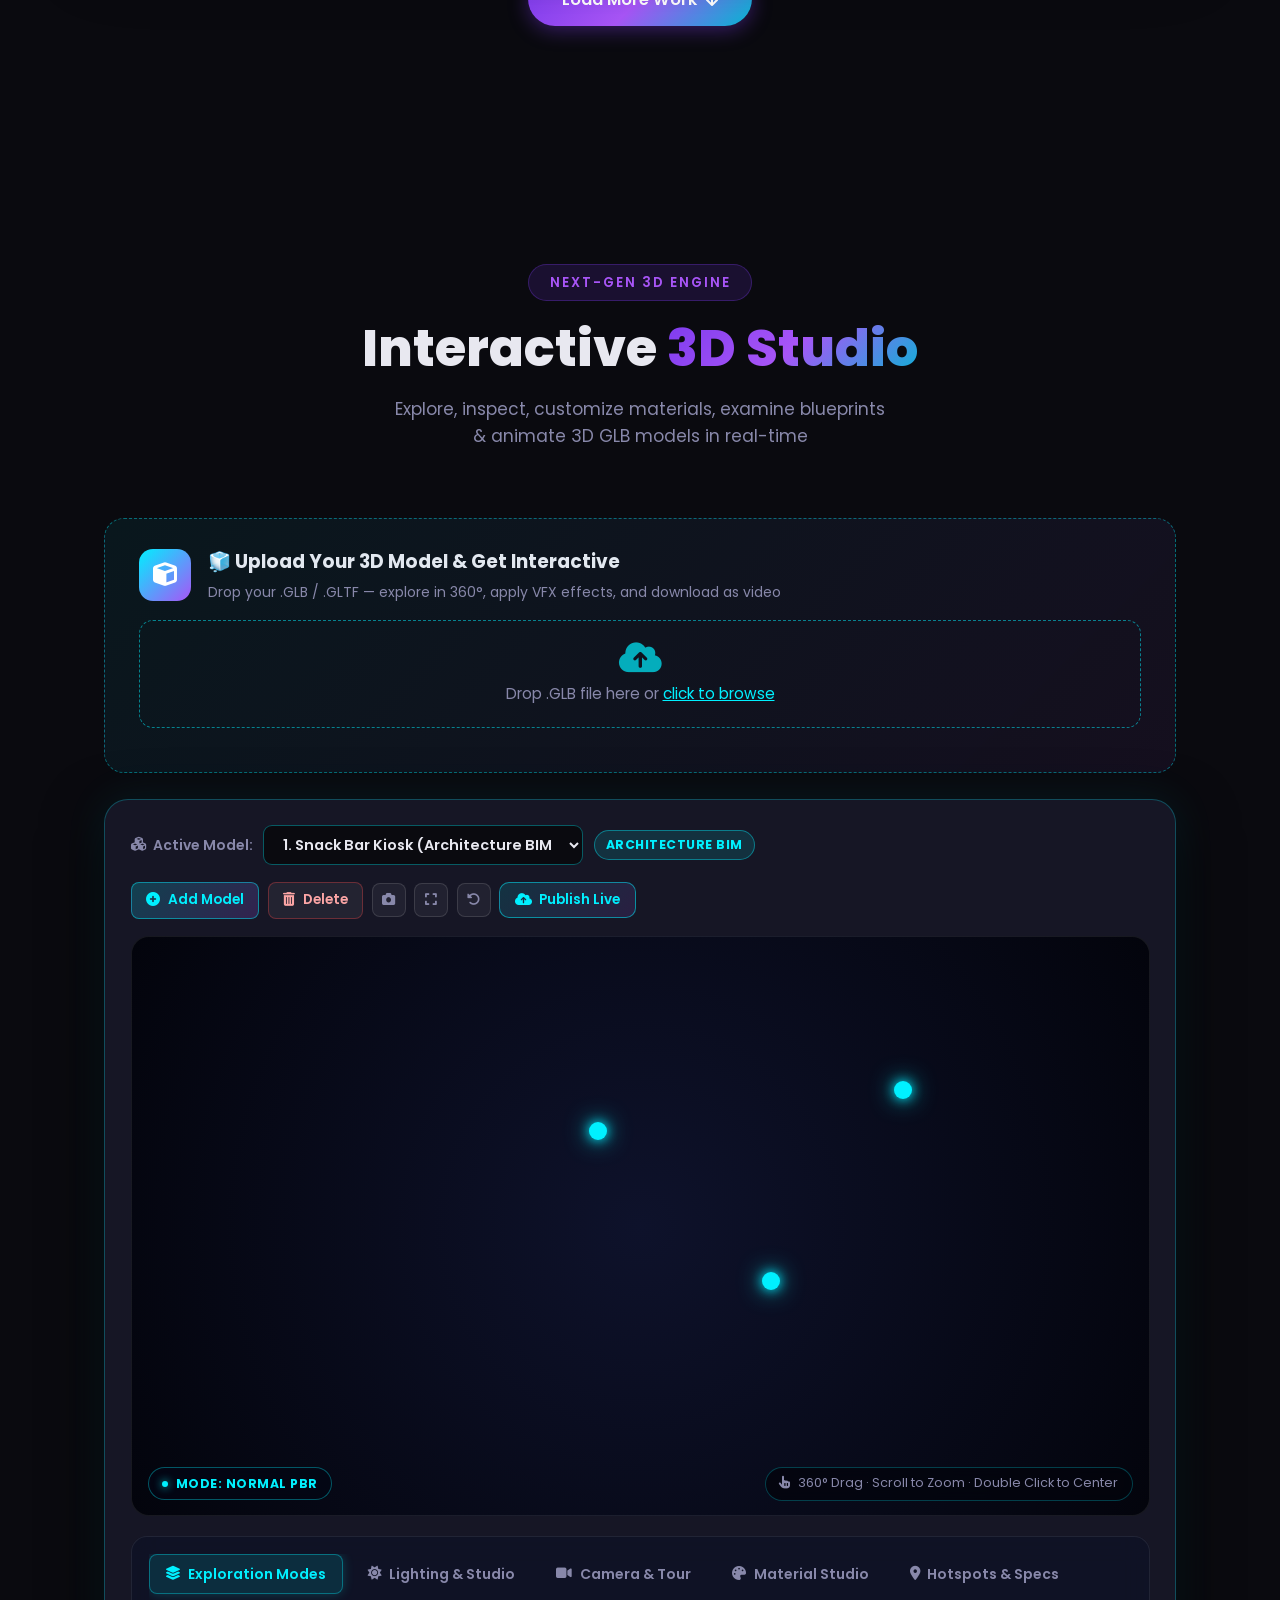
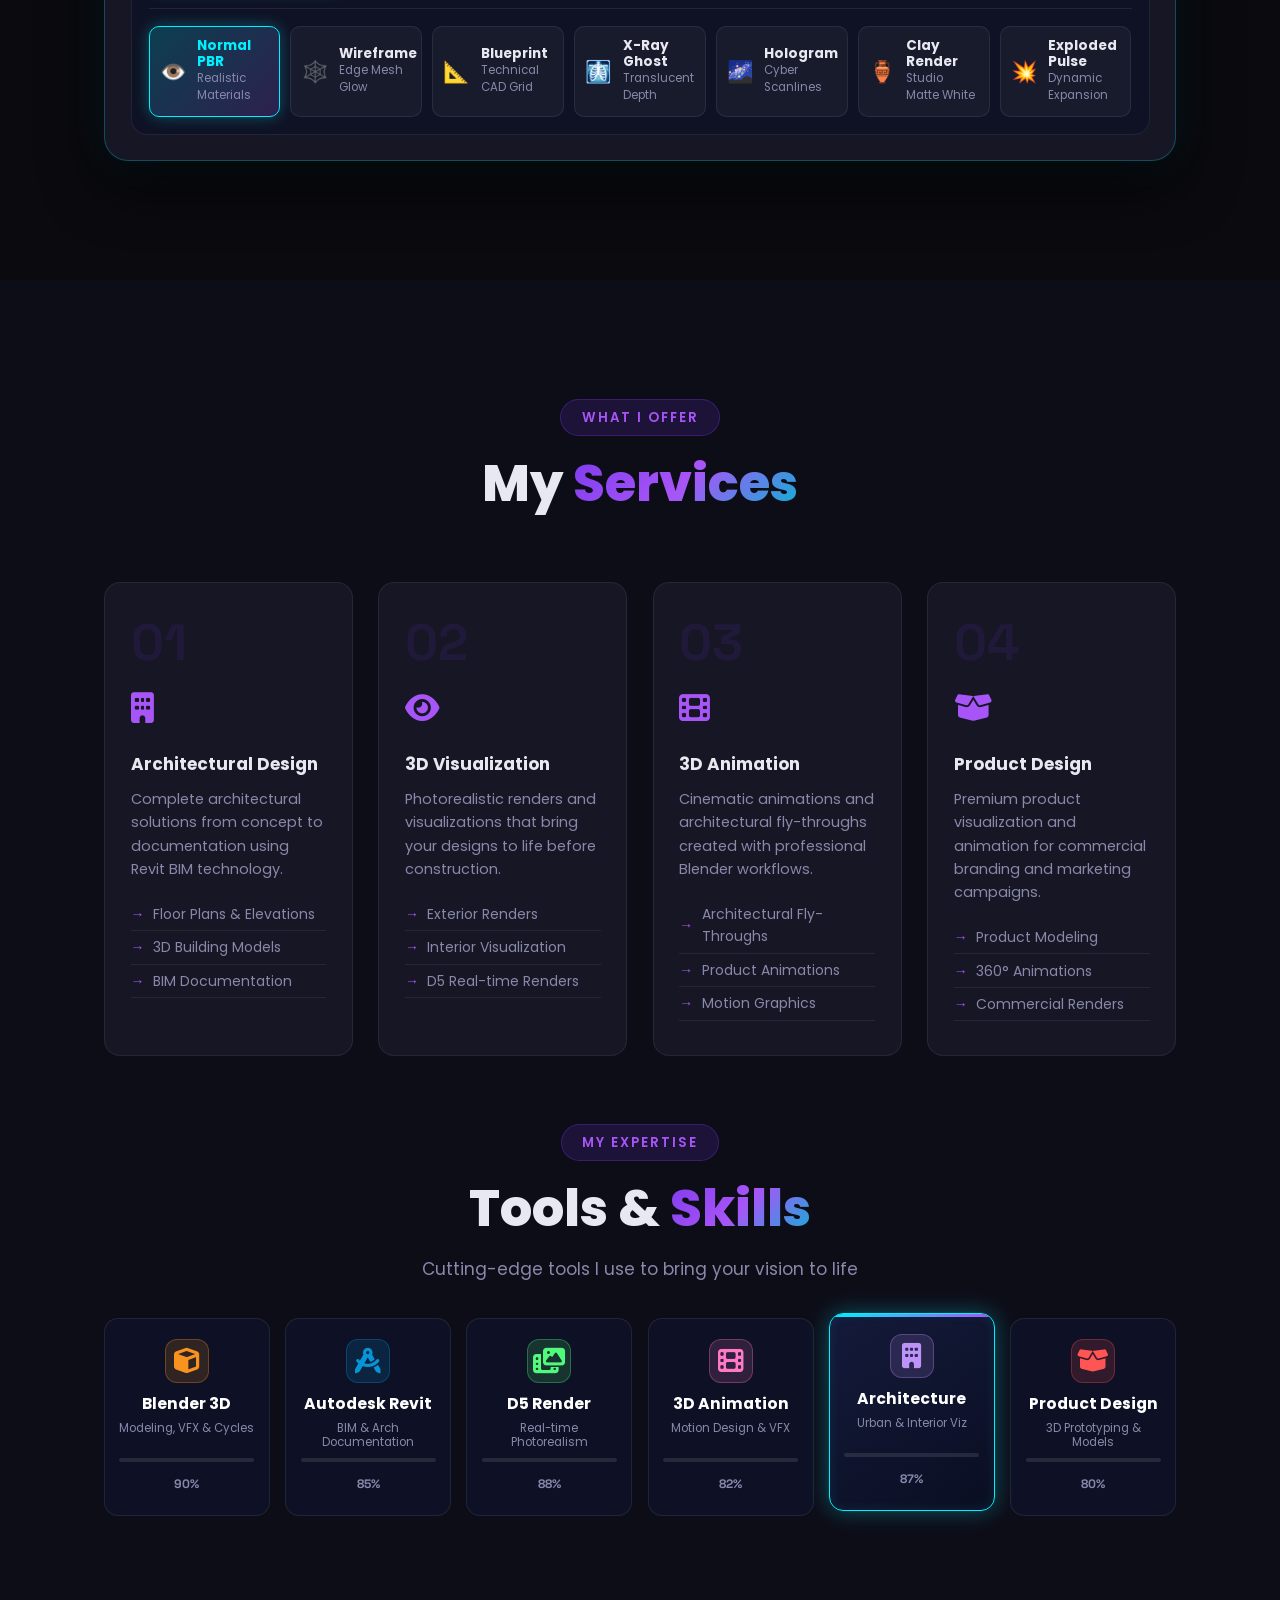
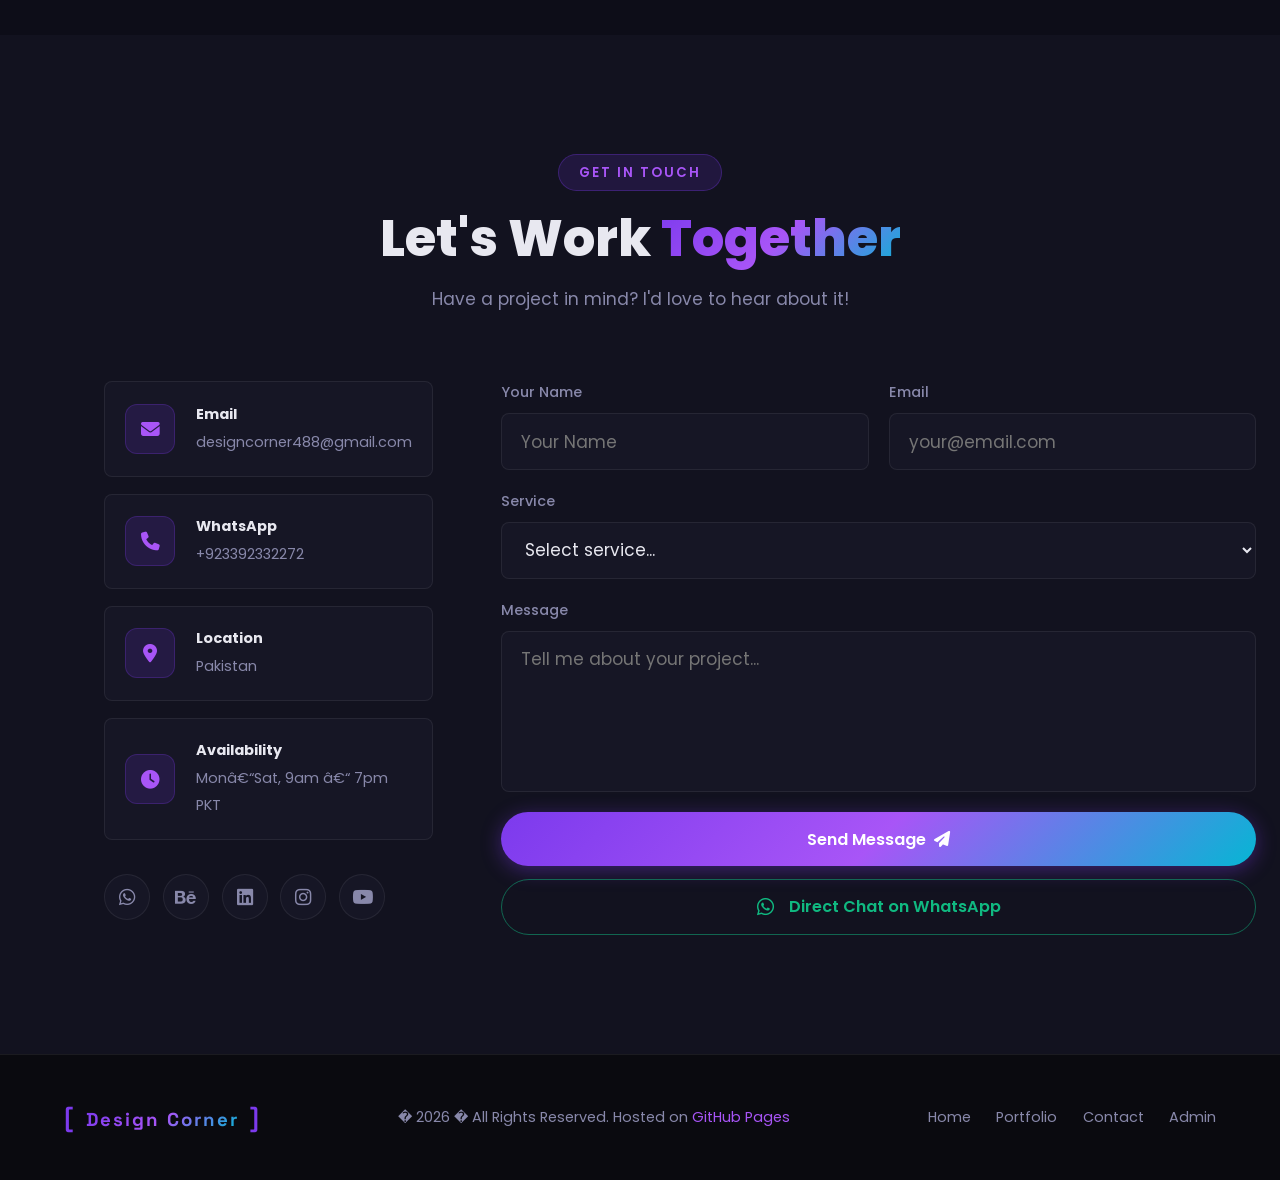
==== commit 32326f21: "v27.0: Section order fix (Portfolio before 3D Studio), Hotspot arrow connector + drag + delete, Visi" ====
--- a/index.html
+++ b/index.html
@@ -16,7 +16,7 @@
   <link rel="preconnect" href="https://fonts.gstatic.com" crossorigin/>
   <link href="https://fonts.googleapis.com/css2?family=Poppins:wght@300;400;500;600;700;800;900&family=Space+Grotesk:wght@300;400;500;600;700&display=swap" rel="stylesheet"/>
   <link rel="stylesheet" href="https://cdnjs.cloudflare.com/ajax/libs/font-awesome/6.5.0/css/all.min.css"/>
-  <link rel="stylesheet" href="style.css?v=26.0"/>
+  <link rel="stylesheet" href="style.css?v=27.0"/>
   <script type="module" src="https://ajax.googleapis.com/ajax/libs/model-viewer/3.4.0/model-viewer.min.js"></script>
 </head>
 <body>
@@ -123,8 +123,8 @@
   <div class="nav-links" id="navLinks">
     <a href="#home"            class="nav-link active">Home</a>
     <a href="#about"           class="nav-link">About</a>
-    <a href="#interactive-3d"  class="nav-link">3D Models</a>
     <a href="#work"            class="nav-link">Portfolio</a>
+    <a href="#interactive-3d"  class="nav-link">3D Studio</a>
     <a href="#services"        class="nav-link">Services &amp; Tools</a>
     <a href="#contact"         class="nav-link">Contact</a>
     <a href="addons-store/" class="nav-link nav-store-drawer-link" target="_blank" style="color:var(--gold);font-weight:700">
@@ -409,6 +409,169 @@
   </div>
 </section>
 
+<!-- PORTFOLIO / WORK SECTION -->
+<!-- PORTFOLIO / WORK SECTION (CINEMATIC SHOWCASE SLIDER) -->
+<section class="projects section" id="work">
+  <div class="container">
+    <div class="section-header" data-aos="fade-up">
+      <div class="section-tag editable" data-key="workTag">My Work</div>
+      <h2 class="section-title"><span class="editable" data-key="workTitle1">Featured </span><span class="gradient-text editable" data-key="workTitle2">Projects</span></h2>
+      <p class="section-sub editable" data-key="workSub">A showcase of my best work across different domains</p>
+    </div>
+
+    <!-- FILTER BAR & ACTION CONTROLS -->
+    <div class="filter-controls-wrap" data-aos="fade-up">
+      <!-- FILTER TABS � dynamic from portfolio.json -->
+      <div class="filter-tabs" id="filter-bar">
+        <button class="filter-btn active" data-cat="all">All Work</button>
+        <button class="filter-btn" data-cat="architecture">Architecture</button>
+        <button class="filter-btn" data-cat="interior">Interiors</button>
+        <button class="filter-btn" data-cat="product">Product Design</button>
+        <button class="filter-btn" data-cat="graphics">Graphics</button>
+        <button class="filter-btn" data-cat="animation">Animations</button>
+      </div>
+
+      <!-- EDIT & VIEW CONTROLS (Only visible in Edit Mode or View Toggle) -->
+      <div class="projects-toolbar">
+        <button type="button" class="btn-add-project-slide" id="btnAddProjectSlide" onclick="openAddProjectModal()">
+          <i class="fas fa-plus-circle"></i> <span id="btnAddSlideText">Add Slide</span>
+        </button>
+        <div class="view-toggle-wrap">
+          <button type="button" class="view-toggle-btn active" id="viewBtnSlider" onclick="switchProjectsView('slider')" title="Cinematic Slider View">
+            <i class="fas fa-film"></i> <span>Slider</span>
+          </button>
+          <button type="button" class="view-toggle-btn" id="viewBtnGrid" onclick="switchProjectsView('grid')" title="Masonry Grid View">
+            <i class="fas fa-th"></i> <span>Grid</span>
+          </button>
+        </div>
+      </div>
+    </div>
+
+    <!-- 1. CINEMATIC SHOWCASE SLIDER (PRIMARY DEFAULT VIEW) -->
+    <div class="projects-slider-container" id="projectsSliderContainer" data-aos="fade-up">
+      <div class="slider-progress-track">
+        <div class="slider-progress-bar" id="sliderProgressBar"></div>
+      </div>
+
+      <div class="slider-stage-wrapper">
+        <!-- LEFT: MEDIA VIEWPORT (Images / MP4 Video / 3D GLB) -->
+        <div class="slider-media-stage" id="sliderMediaStage">
+          <div class="slider-media-badge" id="sliderMediaBadge">
+            <i class="fas fa-image"></i> <span>RENDER</span>
+          </div>
+
+          <img id="sliderImg" src="https://raw.githubusercontent.com/designcorner488/designcorner488.github.io/master/images/1793906345433-44.jpeg" alt="Project Render" style="display:block;width:100%;height:100%;object-fit:cover;" />
+          <video id="sliderVideo" autoplay muted loop playsinline style="display:none;"></video>
+          <model-viewer id="sliderGlb" auto-rotate camera-controls shadow-intensity="1.5" exposure="1.1" style="display:none; width:100%; height:100%;"></model-viewer>
+          <iframe id="sliderIframe" style="display:none; width:100%; height:100%; border:none;" allowfullscreen></iframe>
+
+          <div class="slider-glb-hint" id="sliderGlbHint" style="display:none;">
+            <i class="fas fa-hand-pointer"></i> Drag to rotate in 3D
+          </div>
+
+          <!-- Video Audio Toggle Button -->
+          <button type="button" class="btn-media-audio" id="sliderAudioBtn" onclick="toggleSlideVideoAudio()" title="Mute/Unmute Audio" style="display:none;">
+            <i class="fas fa-volume-mute" id="sliderAudioIcon"></i>
+          </button>
+
+          <!-- Expand / Lightbox overlay button -->
+          <button type="button" class="btn-media-expand" onclick="openCurrentSlideLightbox()" title="View Fullscreen / HD">
+            <i class="fas fa-expand"></i>
+          </button>
+        </div>
+
+        <!-- RIGHT: DETAILS & DESCRIPTION PANEL -->
+        <div class="slider-details-panel">
+          <div>
+            <div class="slider-details-header">
+              <span class="slider-cat-pill" id="sliderCatPill">ARCHITECTURE</span>
+              <span class="slider-counter" id="sliderCounter">01 / 17</span>
+            </div>
+
+            <h3 class="slider-title" id="sliderTitle">Modern Hillside Villa &amp; Cantilever Deck</h3>
+
+            <div class="slider-meta-tags" id="sliderMetaTags">
+              <span class="slider-tag">Blender 4.2</span>
+              <span class="slider-tag">Revit BIM</span>
+              <span class="slider-tag">D5 Render</span>
+              <span class="slider-tag">Exterior 4K</span>
+            </div>
+
+            <div class="slider-desc" id="sliderDesc">
+              Contemporary two-story luxury residence designed with spatial ergonomics and seamless indoor-outdoor living. Features expansive floor-to-ceiling curtain glass, evening perimeter lighting, swimming pool deck, and timber acoustic cladding.
+            </div>
+          </div>
+
+          <div class="slider-details-footer">
+            <div class="slider-actions">
+              <button type="button" class="btn-slider-action btn-slider-primary" onclick="openCurrentSlideLightbox()">
+                <i class="fas fa-expand"></i> <span>View Fullscreen</span>
+              </button>
+
+              <!-- Edit Mode Action Buttons -->
+              <button type="button" class="slider-edit-btn" onclick="openEditCurrentProjectModal()" title="Edit Title, Description & Media">
+                <i class="fas fa-pen"></i> <span>Edit Slide</span>
+              </button>
+              <button type="button" class="slider-edit-btn slider-del-btn" onclick="deleteCurrentProjectSlide()" title="Delete This Slide">
+                <i class="fas fa-trash"></i>
+              </button>
+            </div>
+          </div>
+        </div>
+      </div>
+
+      <!-- BOTTOM HUD & THUMBNAILS -->
+      <div class="slider-bottom-hud">
+        <div class="slider-thumbnail-strip" id="sliderThumbStrip">
+          <!-- Dynamic thumbnails by JS -->
+        </div>
+
+        <div class="slider-nav-btns">
+          <button type="button" class="btn-slider-nav" onclick="prevProjectSlide()" title="Previous Slide">
+            <i class="fas fa-chevron-left"></i>
+          </button>
+          <div class="slider-auto-pill" id="sliderAutoPill" onclick="toggleProjectSliderAutoplay()" title="Toggle Auto-Slide">
+            <i class="fas fa-rotate" id="sliderAutoIcon"></i> <span id="sliderAutoText">5s AUTO</span>
+          </div>
+          <button type="button" class="btn-slider-nav" onclick="nextProjectSlide()" title="Next Slide">
+            <i class="fas fa-chevron-right"></i>
+          </button>
+        </div>
+      </div>
+    </div>
+
+    <!-- EMPTY STATE FOR CATEGORY WITHOUT SLIDES -->
+    <div class="slider-empty-card" id="sliderEmptyCard" style="display:none;">
+      <div class="slider-empty-icon"><i class="fas fa-folder-open"></i></div>
+      <h3 id="sliderEmptyTitle">No Projects in this Category</h3>
+      <p id="sliderEmptySub">Is category mein abhi koi project nahi hai. Edit mode on kar ke "Add Slide" se render, video ya 3D model add karein!</p>
+      <button type="button" class="btn-add-project-slide" onclick="openAddProjectModal()" style="display:inline-flex; margin-top:1.2rem;">
+        <i class="fas fa-plus"></i> <span>Add Slide Now</span>
+      </button>
+    </div>
+
+    <!-- 2. GALLERY GRID (ACCESSIBLE VIA GRID VIEW TOGGLE) -->
+    <div class="projects-grid gallery-masonry" id="gallery-grid" style="display:none;">
+      <div class="gallery-loading" id="gallery-loading">
+        <div class="loading-spinner"></div>
+        <p>Loading portfolio...</p>
+      </div>
+    </div>
+
+    <div class="gallery-empty-state" id="gallery-empty" style="display:none;">
+      <i class="fas fa-images"></i>
+      <h3>No projects yet</h3>
+      <p>Go to the <a href="admin/">Admin Panel</a> to add your first project.</p>
+    </div>
+
+    <div class="projects-cta" id="load-more-wrap" style="display:none;">
+      <button class="btn-primary" id="load-more-btn"><span>Load More Work</span><i class="fas fa-arrow-down"></i></button>
+    </div>
+  </div>
+</section>
+
+
+
 <!-- INTERACTIVE 3D MODELS: NEXT-GEN SHOWCASE PLATFORM -->
 <section class="i3d-section section" id="interactive-3d">
   <div class="container">
@@ -416,6 +579,28 @@
       <div class="section-tag editable" data-key="i3dTag">Next-Gen 3D Engine</div>
       <h2 class="section-title"><span class="editable" data-key="i3dTitle1">Interactive </span><span class="gradient-text editable" data-key="i3dTitle2">3D Studio</span></h2>
       <p class="section-sub editable" data-key="i3dSub">Explore, inspect, customize materials, examine blueprints &amp; animate 3D GLB models in real-time</p>
+    </div>
+
+    <!-- PUBLIC VISITOR UPLOAD ZONE -->
+    <div class="i3d-public-zone" id="i3dPublicZone" data-aos="fade-up"
+         ondragover="event.preventDefault();this.classList.add('drag-over')"
+         ondragleave="this.classList.remove('drag-over')"
+         ondrop="handlePublicGlbDrop(event)">
+      <div class="i3d-public-hero">
+        <div class="pub-icon-wrap"><i class="fas fa-cube"></i></div>
+        <div>
+          <h3 class="pub-title">🧊 Upload Your 3D Model &amp; Get Interactive</h3>
+          <p class="pub-sub">Drop your .GLB / .GLTF — explore in 360°, apply VFX effects, and download as video</p>
+        </div>
+      </div>
+      <label class="i3d-public-upload-area" for="i3dPublicFile">
+        <i class="fas fa-cloud-arrow-up pub-upload-icon"></i>
+        <span class="pub-upload-label">Drop .GLB file here or <u>click to browse</u></span>
+        <input type="file" id="i3dPublicFile" accept=".glb,.gltf" style="display:none;" onchange="handlePublicGlbUpload(event)">
+      </label>
+      <button type="button" id="i3dPublicDlBtn" class="btn-pub-download" onclick="downloadPublicModelAsVideo()" style="display:none;">
+        <i class="fas fa-download"></i> Download as Video
+      </button>
     </div>
 
     <div class="i3d-wrapper" id="i3dWrapper" data-aos="fade-up">
@@ -446,6 +631,9 @@
           </button>
           <button type="button" class="btn-i3d-tool" onclick="resetI3dCamera()" title="Reset Camera View">
             <i class="fas fa-rotate-left"></i>
+          </button>
+          <button type="button" class="btn-i3d-publish" onclick="publishToGitHub()" title="Publish Live to GitHub">
+            <i class="fas fa-cloud-upload-alt"></i> <span>Publish Live</span>
           </button>
         </div>
       </div>
@@ -676,169 +864,6 @@
   </div>
 </section>
 
-<!-- PORTFOLIO / WORK SECTION -->
-<!-- PORTFOLIO / WORK SECTION (CINEMATIC SHOWCASE SLIDER) -->
-<section class="projects section" id="work">
-  <div class="container">
-    <div class="section-header" data-aos="fade-up">
-      <div class="section-tag editable" data-key="workTag">My Work</div>
-      <h2 class="section-title"><span class="editable" data-key="workTitle1">Featured </span><span class="gradient-text editable" data-key="workTitle2">Projects</span></h2>
-      <p class="section-sub editable" data-key="workSub">A showcase of my best work across different domains</p>
-    </div>
-
-    <!-- FILTER BAR & ACTION CONTROLS -->
-    <div class="filter-controls-wrap" data-aos="fade-up">
-      <!-- FILTER TABS � dynamic from portfolio.json -->
-      <div class="filter-tabs" id="filter-bar">
-        <button class="filter-btn active" data-cat="all">All Work</button>
-        <button class="filter-btn" data-cat="architecture">Architecture</button>
-        <button class="filter-btn" data-cat="interior">Interiors</button>
-        <button class="filter-btn" data-cat="product">Product Design</button>
-        <button class="filter-btn" data-cat="graphics">Graphics</button>
-        <button class="filter-btn" data-cat="animation">Animations</button>
-      </div>
-
-      <!-- EDIT & VIEW CONTROLS (Only visible in Edit Mode or View Toggle) -->
-      <div class="projects-toolbar">
-        <button type="button" class="btn-add-project-slide" id="btnAddProjectSlide" onclick="openAddProjectModal()">
-          <i class="fas fa-plus-circle"></i> <span id="btnAddSlideText">Add Slide</span>
-        </button>
-        <div class="view-toggle-wrap">
-          <button type="button" class="view-toggle-btn active" id="viewBtnSlider" onclick="switchProjectsView('slider')" title="Cinematic Slider View">
-            <i class="fas fa-film"></i> <span>Slider</span>
-          </button>
-          <button type="button" class="view-toggle-btn" id="viewBtnGrid" onclick="switchProjectsView('grid')" title="Masonry Grid View">
-            <i class="fas fa-th"></i> <span>Grid</span>
-          </button>
-        </div>
-      </div>
-    </div>
-
-    <!-- 1. CINEMATIC SHOWCASE SLIDER (PRIMARY DEFAULT VIEW) -->
-    <div class="projects-slider-container" id="projectsSliderContainer" data-aos="fade-up">
-      <div class="slider-progress-track">
-        <div class="slider-progress-bar" id="sliderProgressBar"></div>
-      </div>
-
-      <div class="slider-stage-wrapper">
-        <!-- LEFT: MEDIA VIEWPORT (Images / MP4 Video / 3D GLB) -->
-        <div class="slider-media-stage" id="sliderMediaStage">
-          <div class="slider-media-badge" id="sliderMediaBadge">
-            <i class="fas fa-image"></i> <span>RENDER</span>
-          </div>
-
-          <img id="sliderImg" src="https://raw.githubusercontent.com/designcorner488/designcorner488.github.io/master/images/1793906345433-44.jpeg" alt="Project Render" style="display:block;width:100%;height:100%;object-fit:cover;" />
-          <video id="sliderVideo" autoplay muted loop playsinline style="display:none;"></video>
-          <model-viewer id="sliderGlb" auto-rotate camera-controls shadow-intensity="1.5" exposure="1.1" style="display:none; width:100%; height:100%;"></model-viewer>
-          <iframe id="sliderIframe" style="display:none; width:100%; height:100%; border:none;" allowfullscreen></iframe>
-
-          <div class="slider-glb-hint" id="sliderGlbHint" style="display:none;">
-            <i class="fas fa-hand-pointer"></i> Drag to rotate in 3D
-          </div>
-
-          <!-- Video Audio Toggle Button -->
-          <button type="button" class="btn-media-audio" id="sliderAudioBtn" onclick="toggleSlideVideoAudio()" title="Mute/Unmute Audio" style="display:none;">
-            <i class="fas fa-volume-mute" id="sliderAudioIcon"></i>
-          </button>
-
-          <!-- Expand / Lightbox overlay button -->
-          <button type="button" class="btn-media-expand" onclick="openCurrentSlideLightbox()" title="View Fullscreen / HD">
-            <i class="fas fa-expand"></i>
-          </button>
-        </div>
-
-        <!-- RIGHT: DETAILS & DESCRIPTION PANEL -->
-        <div class="slider-details-panel">
-          <div>
-            <div class="slider-details-header">
-              <span class="slider-cat-pill" id="sliderCatPill">ARCHITECTURE</span>
-              <span class="slider-counter" id="sliderCounter">01 / 17</span>
-            </div>
-
-            <h3 class="slider-title" id="sliderTitle">Modern Hillside Villa &amp; Cantilever Deck</h3>
-
-            <div class="slider-meta-tags" id="sliderMetaTags">
-              <span class="slider-tag">Blender 4.2</span>
-              <span class="slider-tag">Revit BIM</span>
-              <span class="slider-tag">D5 Render</span>
-              <span class="slider-tag">Exterior 4K</span>
-            </div>
-
-            <div class="slider-desc" id="sliderDesc">
-              Contemporary two-story luxury residence designed with spatial ergonomics and seamless indoor-outdoor living. Features expansive floor-to-ceiling curtain glass, evening perimeter lighting, swimming pool deck, and timber acoustic cladding.
-            </div>
-          </div>
-
-          <div class="slider-details-footer">
-            <div class="slider-actions">
-              <button type="button" class="btn-slider-action btn-slider-primary" onclick="openCurrentSlideLightbox()">
-                <i class="fas fa-expand"></i> <span>View Fullscreen</span>
-              </button>
-
-              <!-- Edit Mode Action Buttons -->
-              <button type="button" class="slider-edit-btn" onclick="openEditCurrentProjectModal()" title="Edit Title, Description & Media">
-                <i class="fas fa-pen"></i> <span>Edit Slide</span>
-              </button>
-              <button type="button" class="slider-edit-btn slider-del-btn" onclick="deleteCurrentProjectSlide()" title="Delete This Slide">
-                <i class="fas fa-trash"></i>
-              </button>
-            </div>
-          </div>
-        </div>
-      </div>
-
-      <!-- BOTTOM HUD & THUMBNAILS -->
-      <div class="slider-bottom-hud">
-        <div class="slider-thumbnail-strip" id="sliderThumbStrip">
-          <!-- Dynamic thumbnails by JS -->
-        </div>
-
-        <div class="slider-nav-btns">
-          <button type="button" class="btn-slider-nav" onclick="prevProjectSlide()" title="Previous Slide">
-            <i class="fas fa-chevron-left"></i>
-          </button>
-          <div class="slider-auto-pill" id="sliderAutoPill" onclick="toggleProjectSliderAutoplay()" title="Toggle Auto-Slide">
-            <i class="fas fa-rotate" id="sliderAutoIcon"></i> <span id="sliderAutoText">5s AUTO</span>
-          </div>
-          <button type="button" class="btn-slider-nav" onclick="nextProjectSlide()" title="Next Slide">
-            <i class="fas fa-chevron-right"></i>
-          </button>
-        </div>
-      </div>
-    </div>
-
-    <!-- EMPTY STATE FOR CATEGORY WITHOUT SLIDES -->
-    <div class="slider-empty-card" id="sliderEmptyCard" style="display:none;">
-      <div class="slider-empty-icon"><i class="fas fa-folder-open"></i></div>
-      <h3 id="sliderEmptyTitle">No Projects in this Category</h3>
-      <p id="sliderEmptySub">Is category mein abhi koi project nahi hai. Edit mode on kar ke "Add Slide" se render, video ya 3D model add karein!</p>
-      <button type="button" class="btn-add-project-slide" onclick="openAddProjectModal()" style="display:inline-flex; margin-top:1.2rem;">
-        <i class="fas fa-plus"></i> <span>Add Slide Now</span>
-      </button>
-    </div>
-
-    <!-- 2. GALLERY GRID (ACCESSIBLE VIA GRID VIEW TOGGLE) -->
-    <div class="projects-grid gallery-masonry" id="gallery-grid" style="display:none;">
-      <div class="gallery-loading" id="gallery-loading">
-        <div class="loading-spinner"></div>
-        <p>Loading portfolio...</p>
-      </div>
-    </div>
-
-    <div class="gallery-empty-state" id="gallery-empty" style="display:none;">
-      <i class="fas fa-images"></i>
-      <h3>No projects yet</h3>
-      <p>Go to the <a href="admin/">Admin Panel</a> to add your first project.</p>
-    </div>
-
-    <div class="projects-cta" id="load-more-wrap" style="display:none;">
-      <button class="btn-primary" id="load-more-btn"><span>Load More Work</span><i class="fas fa-arrow-down"></i></button>
-    </div>
-  </div>
-</section>
-
-
-
 <!-- SERVICES -->
 <section class="services section" id="services">
   <div class="container">
@@ -1455,9 +1480,10 @@
   <button type="button" class="btn-fs-reset" onclick="resetActiveFontSize()" title="Reset size"><i class="fas fa-rotate-left"></i></button>
 </div>
 
-<script src="script.js?v=26.0"></script>
+<script src="script.js?v=27.0"></script>
 </body>
 </html>
 
 
 
+
--- a/style.css
+++ b/style.css
@@ -3457,6 +3457,99 @@
 /* ============================================================
    INTERACTIVE 3D MODELS SECTION & CYBERPUNK VFX SHADERS
    ============================================================ */
+
+/* ---- PUBLIC VISITOR UPLOAD ZONE ---- */
+.i3d-public-zone {
+  background: linear-gradient(135deg, rgba(0,240,255,0.06), rgba(168,85,247,0.07));
+  border: 1.5px dashed rgba(0, 240, 255, 0.4);
+  border-radius: 20px;
+  padding: 1.6rem 2rem;
+  margin-bottom: 1.5rem;
+  transition: border-color 0.3s;
+}
+.i3d-public-zone.drag-over {
+  border-color: #00f0ff;
+  background: rgba(0, 240, 255, 0.1);
+}
+.i3d-public-hero {
+  display: flex;
+  align-items: center;
+  gap: 1rem;
+  margin-bottom: 1rem;
+}
+.pub-icon-wrap {
+  width: 52px; height: 52px;
+  background: linear-gradient(135deg, #00f0ff, #a855f7);
+  border-radius: 14px;
+  display: flex; align-items: center; justify-content: center;
+  font-size: 1.4rem; color: #fff; flex-shrink: 0;
+}
+.pub-title {
+  font-size: 1.1rem; font-weight: 700; color: #e2e8f0;
+  margin: 0 0 0.25rem;
+}
+.pub-sub { font-size: 0.82rem; color: var(--text-muted); margin: 0; }
+.i3d-public-upload-area {
+  display: flex;
+  flex-direction: column;
+  align-items: center;
+  gap: 0.4rem;
+  border: 1.5px dashed rgba(0, 240, 255, 0.5);
+  border-radius: 14px;
+  padding: 1.2rem 2rem;
+  cursor: pointer;
+  transition: all 0.3s;
+  text-align: center;
+  margin-bottom: 1rem;
+}
+.i3d-public-upload-area:hover {
+  background: rgba(0, 240, 255, 0.07);
+  border-color: #00f0ff;
+}
+.pub-upload-icon { font-size: 2rem; color: rgba(0,240,255,0.7); }
+.pub-upload-label { font-size: 0.9rem; color: var(--text-muted); }
+.pub-upload-label u { color: #00f0ff; }
+.btn-pub-download {
+  display: inline-flex; align-items: center; gap: 0.5rem;
+  background: linear-gradient(135deg, #a855f7, #7c3aed);
+  color: #fff; border: none; border-radius: 10px;
+  padding: 0.55rem 1.2rem; font-size: 0.85rem; font-weight: 600;
+  cursor: pointer; transition: all 0.25s; margin-top: 0.25rem;
+}
+.btn-pub-download:hover { transform: translateY(-2px); box-shadow: 0 6px 20px rgba(168,85,247,0.5); }
+
+/* ---- PUBLISH LIVE BUTTON in top bar ---- */
+.btn-i3d-publish {
+  display: inline-flex; align-items: center; gap: 0.4rem;
+  background: linear-gradient(135deg, #00f0ff22, #a855f722);
+  border: 1px solid rgba(0,240,255,0.5);
+  color: #00f0ff; border-radius: 10px;
+  padding: 0.4rem 0.9rem; font-size: 0.8rem; font-weight: 600;
+  cursor: pointer; transition: all 0.25s; white-space: nowrap;
+}
+.btn-i3d-publish:hover {
+  background: linear-gradient(135deg, #00f0ff33, #a855f733);
+  border-color: #00f0ff;
+  box-shadow: 0 4px 15px rgba(0,240,255,0.3);
+}
+
+/* ---- HOTSPOT DELETE BUTTON ---- */
+.hotspot-del-btn {
+  display: block;
+  margin-top: 4px;
+  background: rgba(239,68,68,0.15);
+  border: 1px solid rgba(239,68,68,0.5);
+  color: #ef4444;
+  border-radius: 6px;
+  padding: 2px 7px;
+  font-size: 0.7rem;
+  cursor: pointer;
+  transition: background 0.2s;
+  width: 100%;
+  text-align: center;
+}
+.hotspot-del-btn:hover { background: rgba(239,68,68,0.3); }
+
 .i3d-wrapper {
   background: var(--surface);
   border: 1px solid rgba(0, 240, 255, 0.25);
@@ -3597,26 +3690,54 @@
 }
 .i3d-hotspot-card {
   position: absolute;
-  bottom: 26px;
-  left: 50%;
-  transform: translateX(-50%) translateY(6px);
-  background: rgba(10, 14, 32, 0.94);
+  bottom: 50%;
+  left: 32px;
+  transform: translateY(50%) translateX(4px);
+  background: rgba(10, 14, 32, 0.95);
   border: 1px solid rgba(0, 240, 255, 0.45);
-  backdrop-filter: blur(10px);
+  backdrop-filter: blur(14px);
   border-radius: 12px;
   padding: 0.6rem 0.9rem;
-  white-space: nowrap;
+  min-width: 160px;
+  max-width: 220px;
+  white-space: normal;
   pointer-events: auto;
-  opacity: 0.92;
-  box-shadow: 0 12px 30px rgba(0, 0, 0, 0.75), 0 0 20px rgba(0, 240, 255, 0.25);
+  opacity: 0;
+  pointer-events: none;
+  box-shadow: 0 12px 30px rgba(0, 0, 0, 0.75), 0 0 20px rgba(0, 240, 255, 0.2);
   transition: all 0.25s ease;
+  z-index: 20;
+}
+/* Connector line from dot to card */
+.i3d-hotspot-card::before {
+  content: '';
+  position: absolute;
+  left: -22px;
+  top: 50%;
+  width: 20px;
+  height: 2px;
+  background: linear-gradient(to right, transparent, #00f0ff);
+  transform: translateY(-50%);
+  box-shadow: 0 0 6px #00f0ff;
+}
+/* Arrow head */
+.i3d-hotspot-card::after {
+  content: '';
+  position: absolute;
+  left: -6px;
+  top: 50%;
+  border: 5px solid transparent;
+  border-right-color: #00f0ff;
+  transform: translateY(-50%);
+  filter: drop-shadow(0 0 3px #00f0ff);
 }
 .i3d-hotspot:hover .i3d-hotspot-card,
 .i3d-hotspot.active .i3d-hotspot-card {
-  transform: translateX(-50%) translateY(0);
+  transform: translateY(50%) translateX(0);
   opacity: 1;
+  pointer-events: auto;
   border-color: #00f0ff;
-  box-shadow: 0 12px 35px rgba(0, 240, 255, 0.4);
+  box-shadow: 0 12px 35px rgba(0, 240, 255, 0.35);
 }
 .i3d-hotspot-card strong {
   display: block;
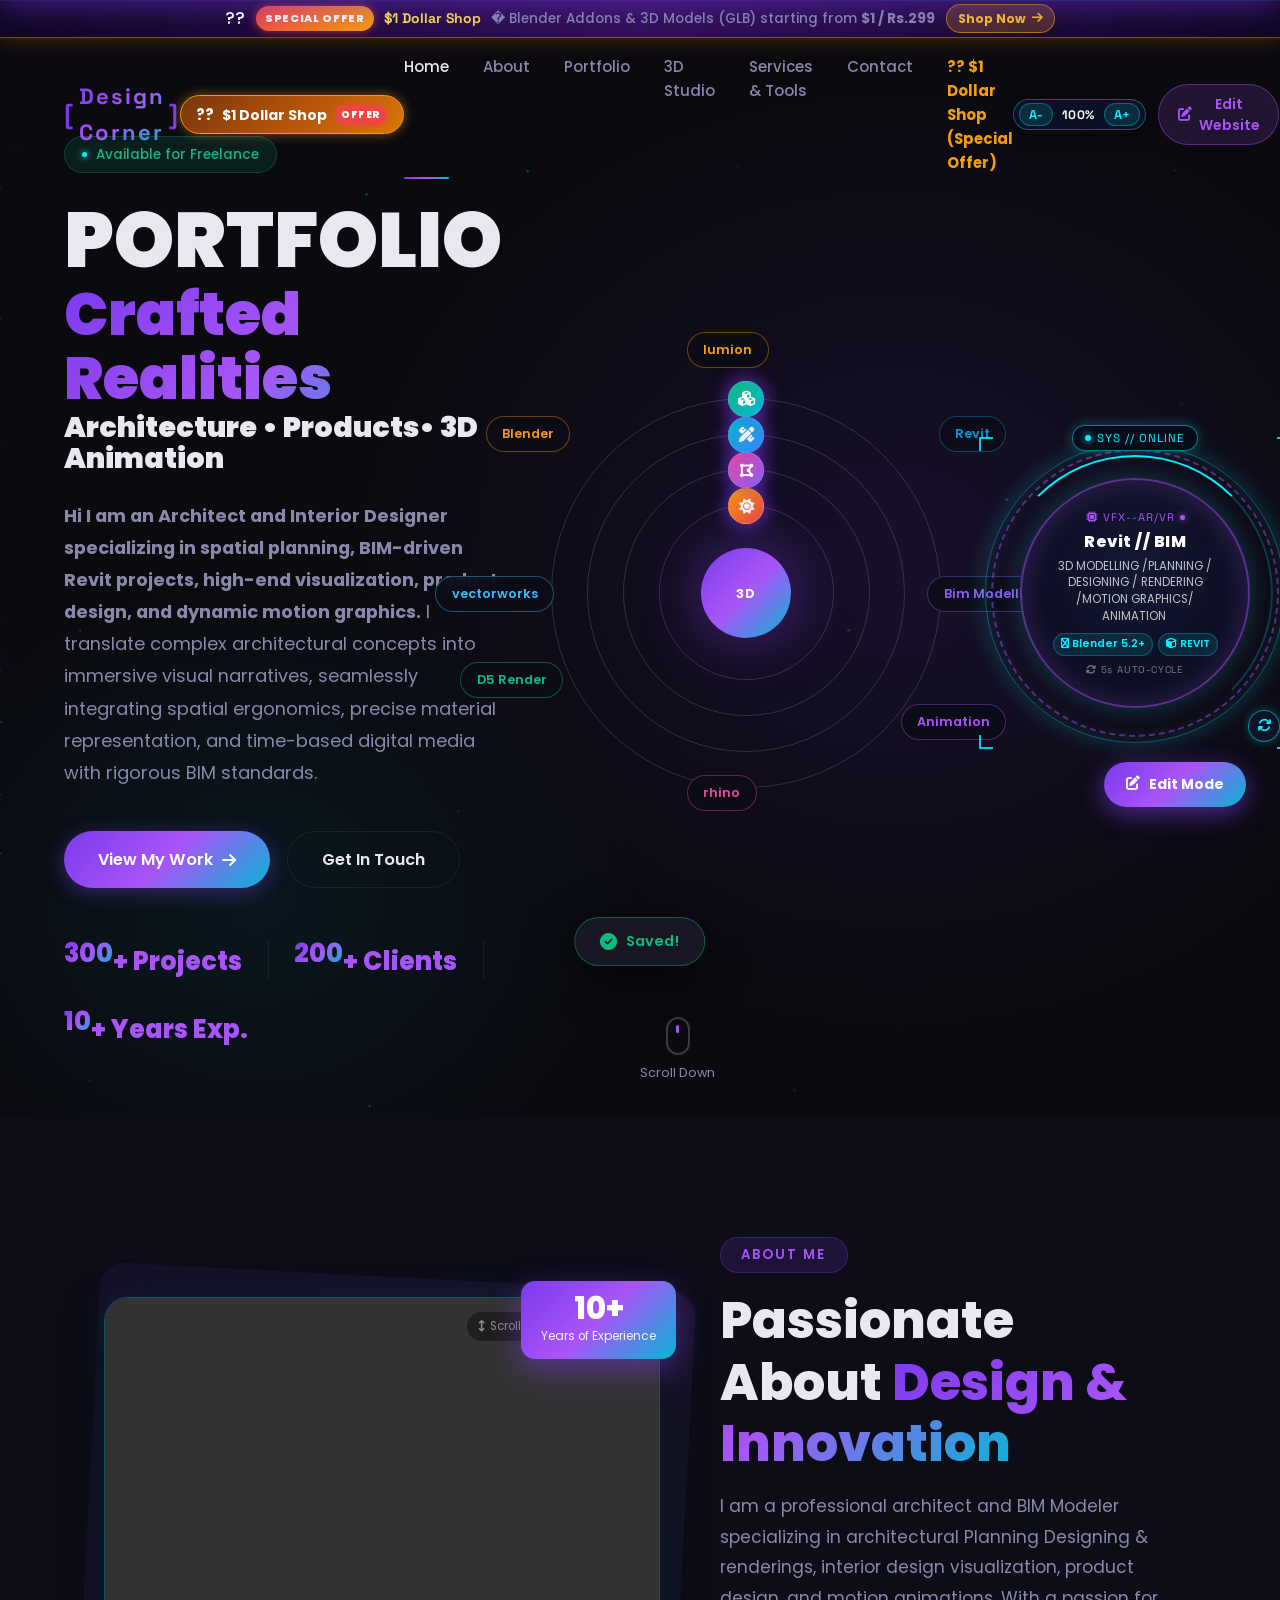
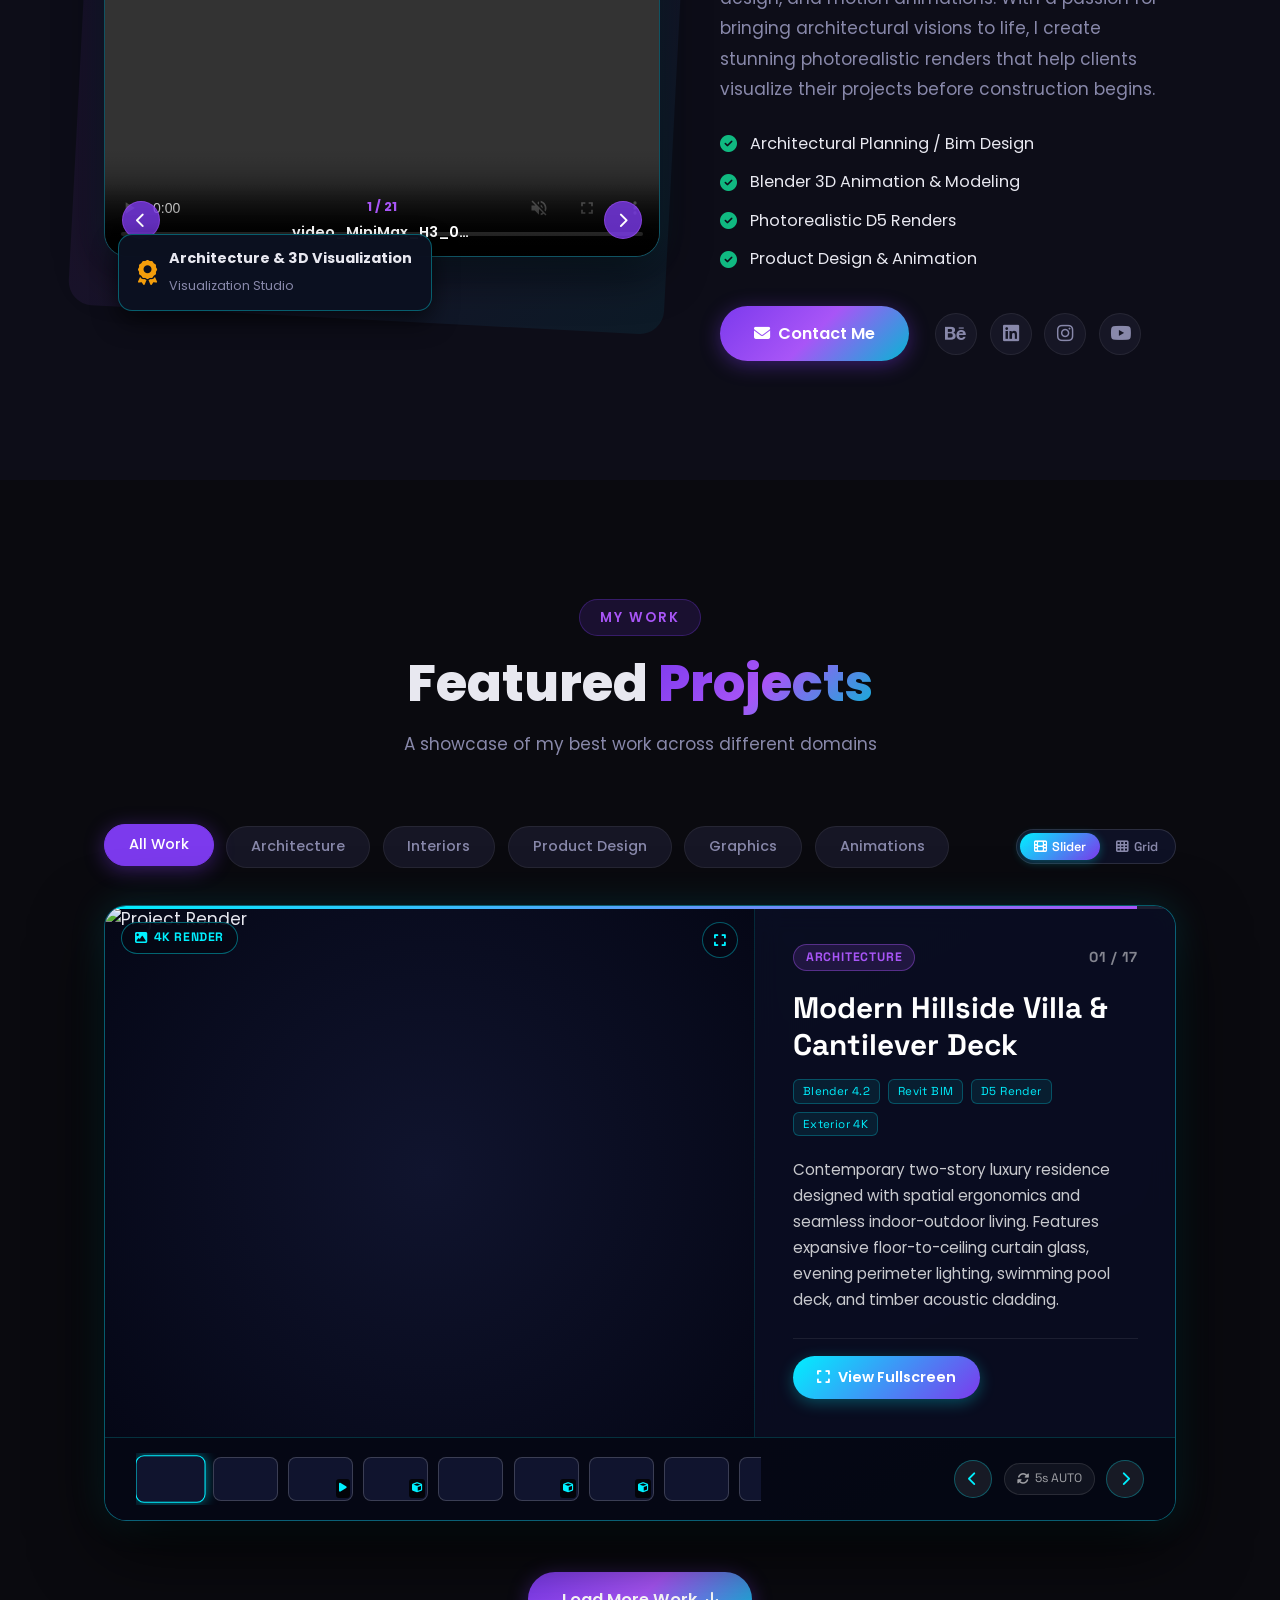
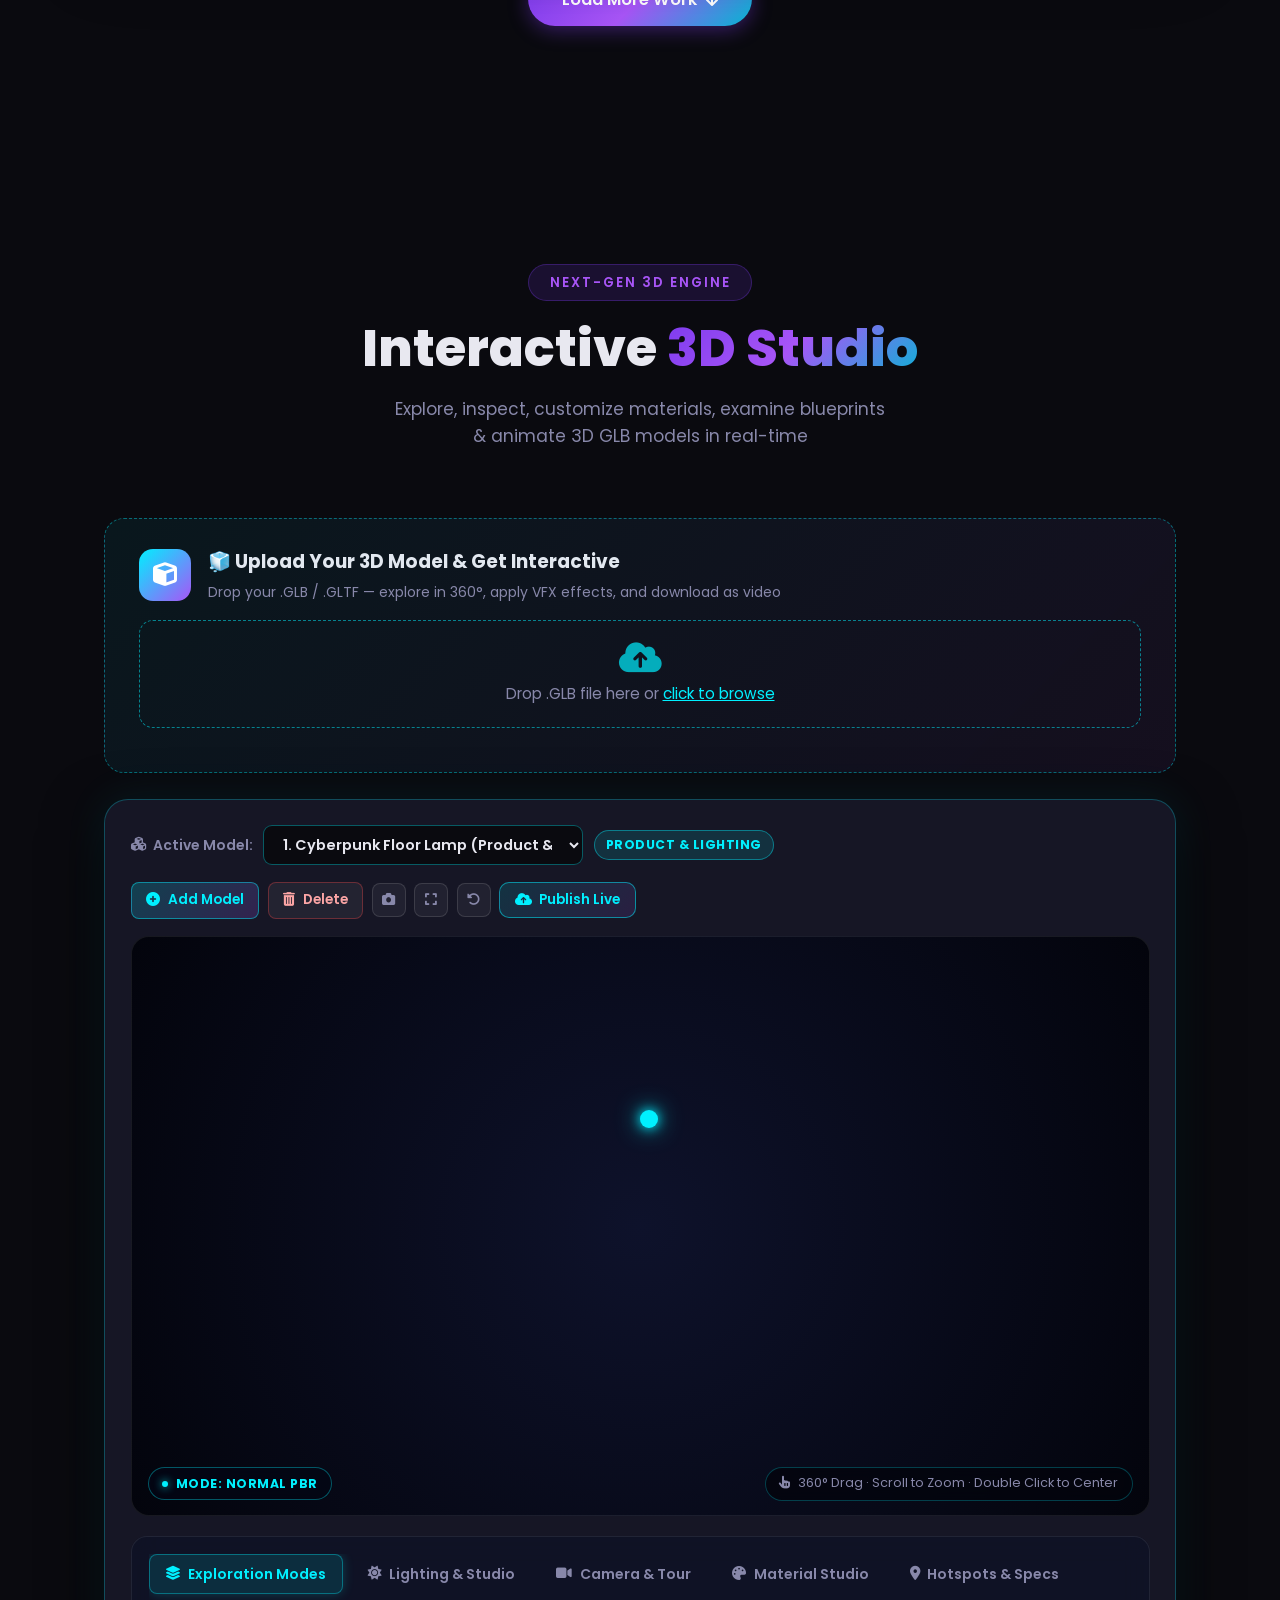
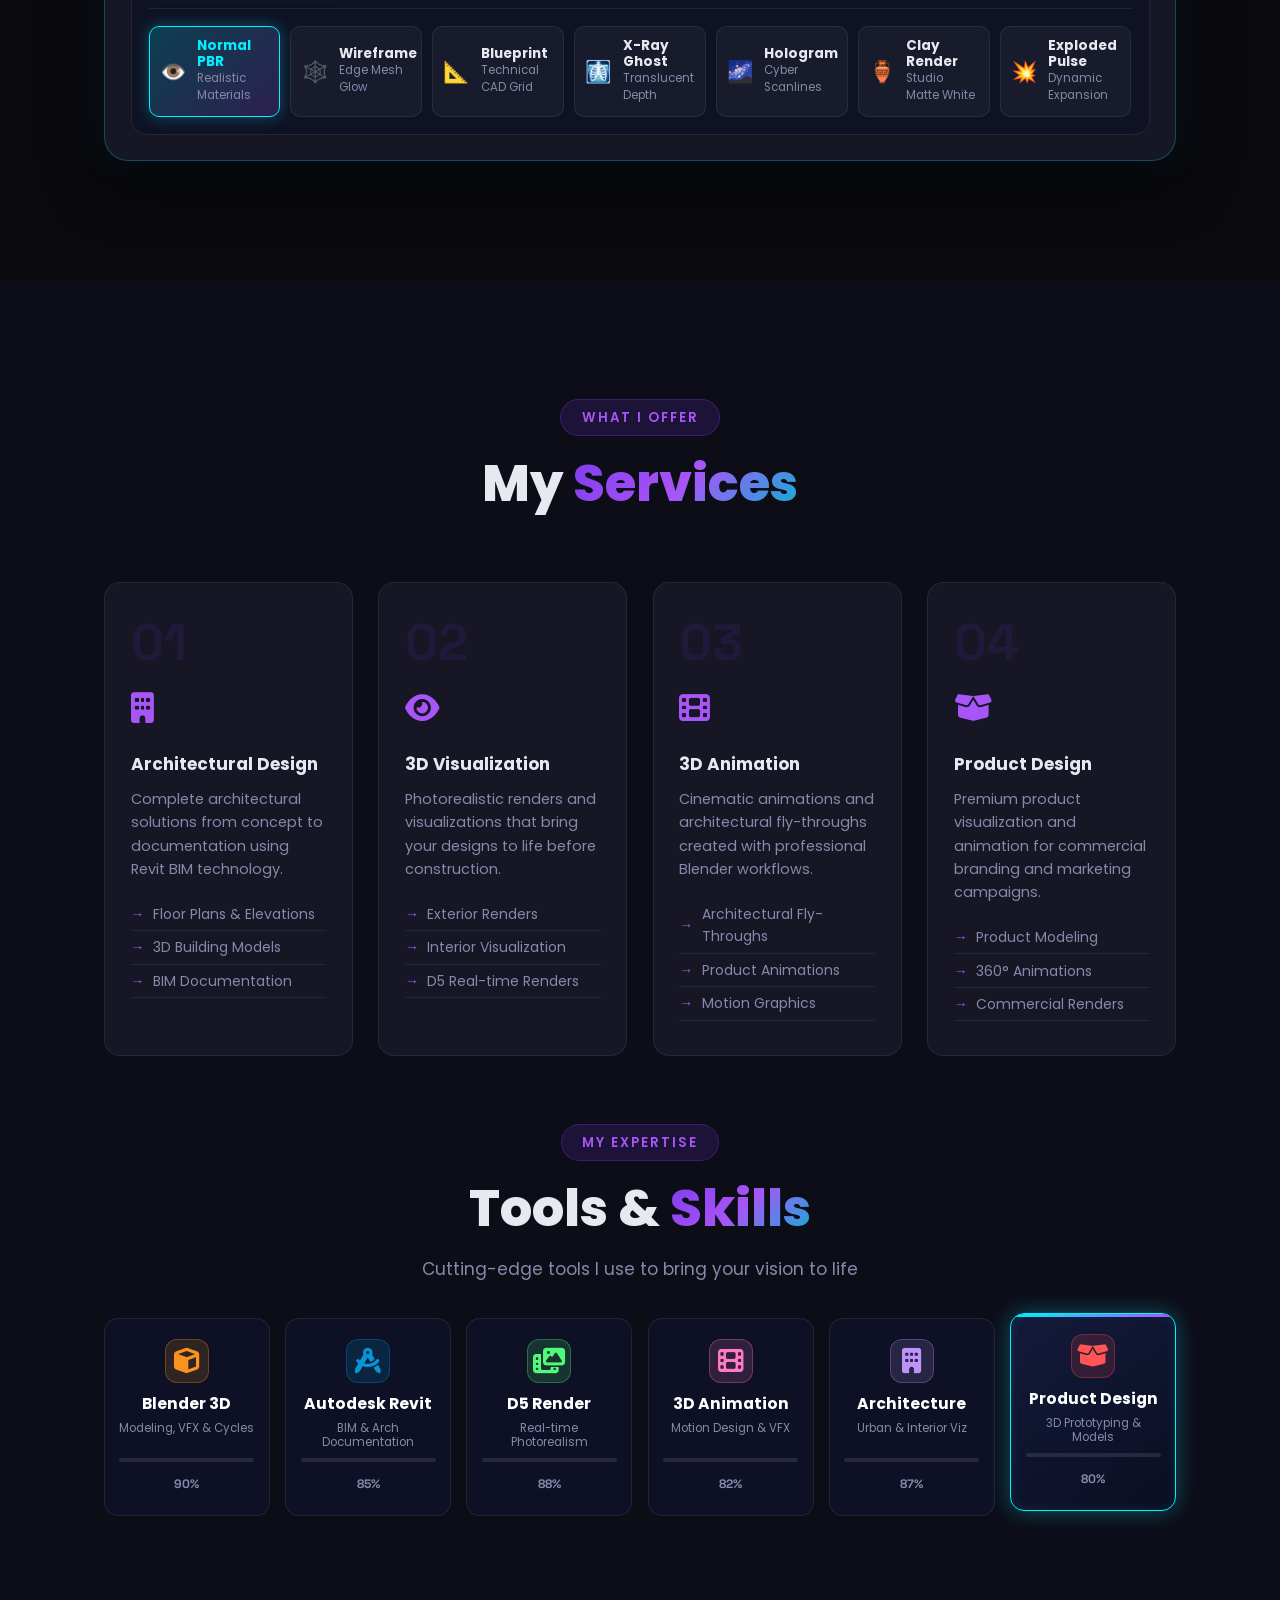
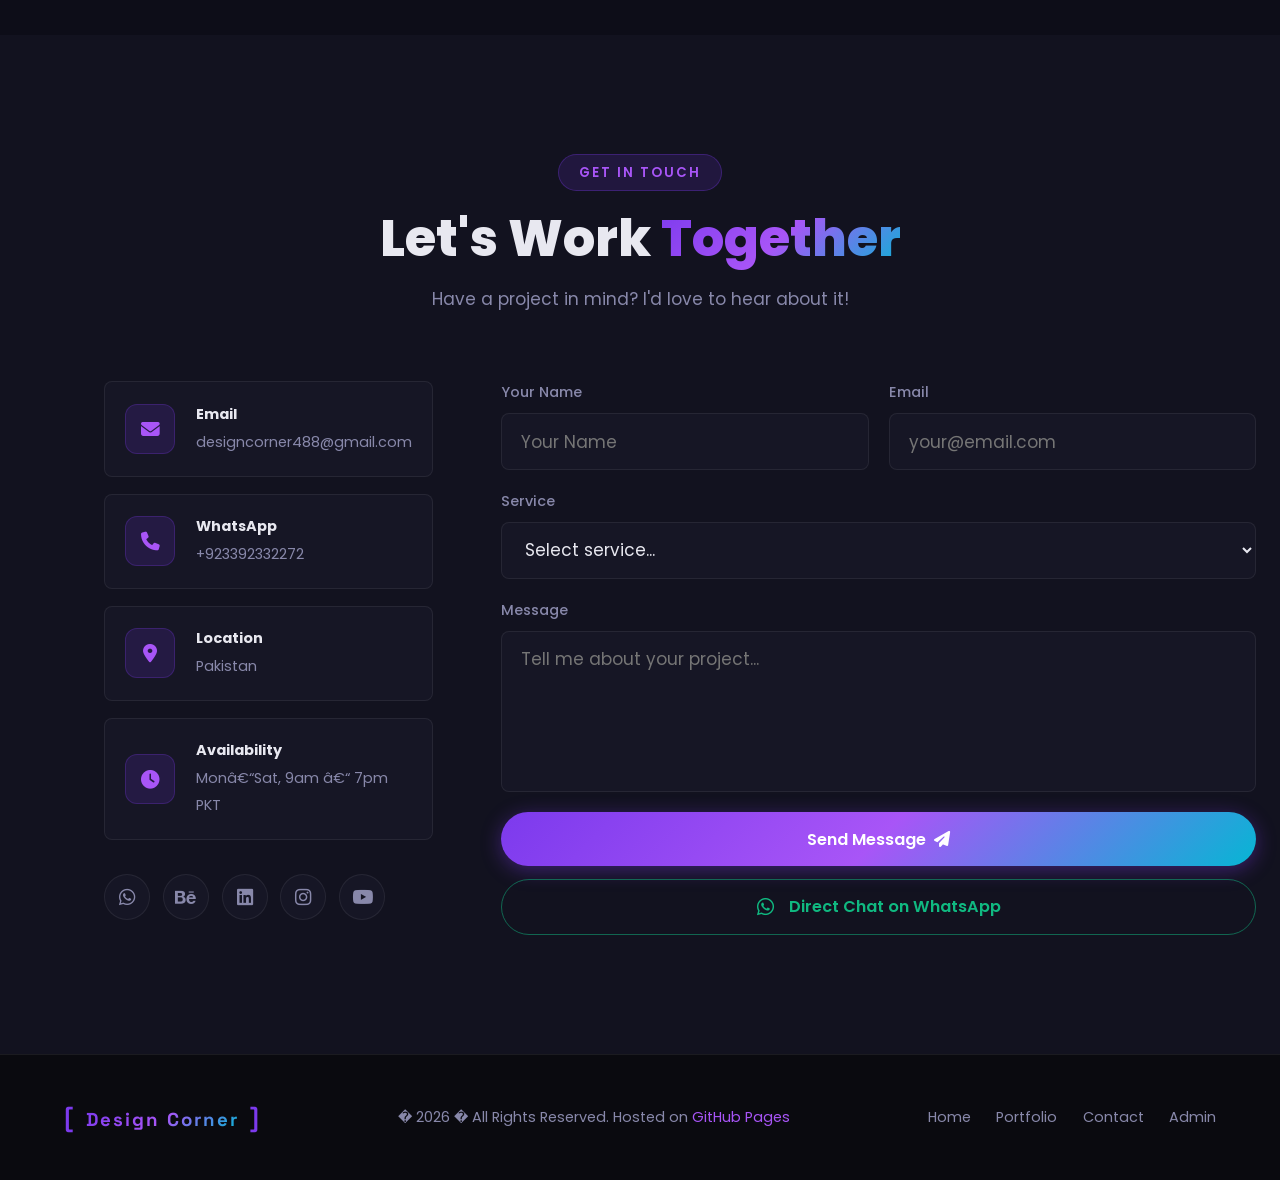
==== commit f0d1a2f6: "v28.0: Fix 3D models rendering by adding neutral lighting, eager loading, lightweight default model," ====
--- a/index.html
+++ b/index.html
@@ -16,7 +16,7 @@
   <link rel="preconnect" href="https://fonts.gstatic.com" crossorigin/>
   <link href="https://fonts.googleapis.com/css2?family=Poppins:wght@300;400;500;600;700;800;900&family=Space+Grotesk:wght@300;400;500;600;700&display=swap" rel="stylesheet"/>
   <link rel="stylesheet" href="https://cdnjs.cloudflare.com/ajax/libs/font-awesome/6.5.0/css/all.min.css"/>
-  <link rel="stylesheet" href="style.css?v=27.0"/>
+  <link rel="stylesheet" href="style.css?v=28.0"/>
   <script type="module" src="https://ajax.googleapis.com/ajax/libs/model-viewer/3.4.0/model-viewer.min.js"></script>
 </head>
 <body>
@@ -648,14 +648,17 @@
 
         <!-- 3D Model Viewer -->
         <model-viewer id="i3dModelViewer" 
-          src="media/snaks_bar.glb" 
+          src="media/lamp.glb" 
           alt="Interactive 3D Model"
           auto-rotate 
           camera-controls 
-          rotation-per-second="20deg"
+          environment-image="neutral"
           shadow-intensity="1.5" 
           shadow-softness="0.8"
-          exposure="1.0"
+          exposure="1.2"
+          loading="eager"
+          reveal="auto"
+          rotation-per-second="20deg"
           touch-action="pan-y">
         </model-viewer>
 
@@ -1480,7 +1483,7 @@
   <button type="button" class="btn-fs-reset" onclick="resetActiveFontSize()" title="Reset size"><i class="fas fa-rotate-left"></i></button>
 </div>
 
-<script src="script.js?v=27.0"></script>
+<script src="script.js?v=28.0"></script>
 </body>
 </html>
 
--- a/style.css
+++ b/style.css
@@ -3664,14 +3664,21 @@
 }
 
 /* 6. Hotspots (Text Labelling) */
+.i3d-hotspots-container {
+  position: absolute;
+  inset: 0;
+  pointer-events: none;
+  z-index: 10;
+}
 .i3d-hotspot {
   background: transparent;
   border: none;
   cursor: pointer;
-  position: relative;
+  position: absolute;
   padding: 0;
   outline: none;
   z-index: 10;
+  pointer-events: auto;
   transition: transform 0.2s ease;
 }
 .i3d-hotspot-dot {
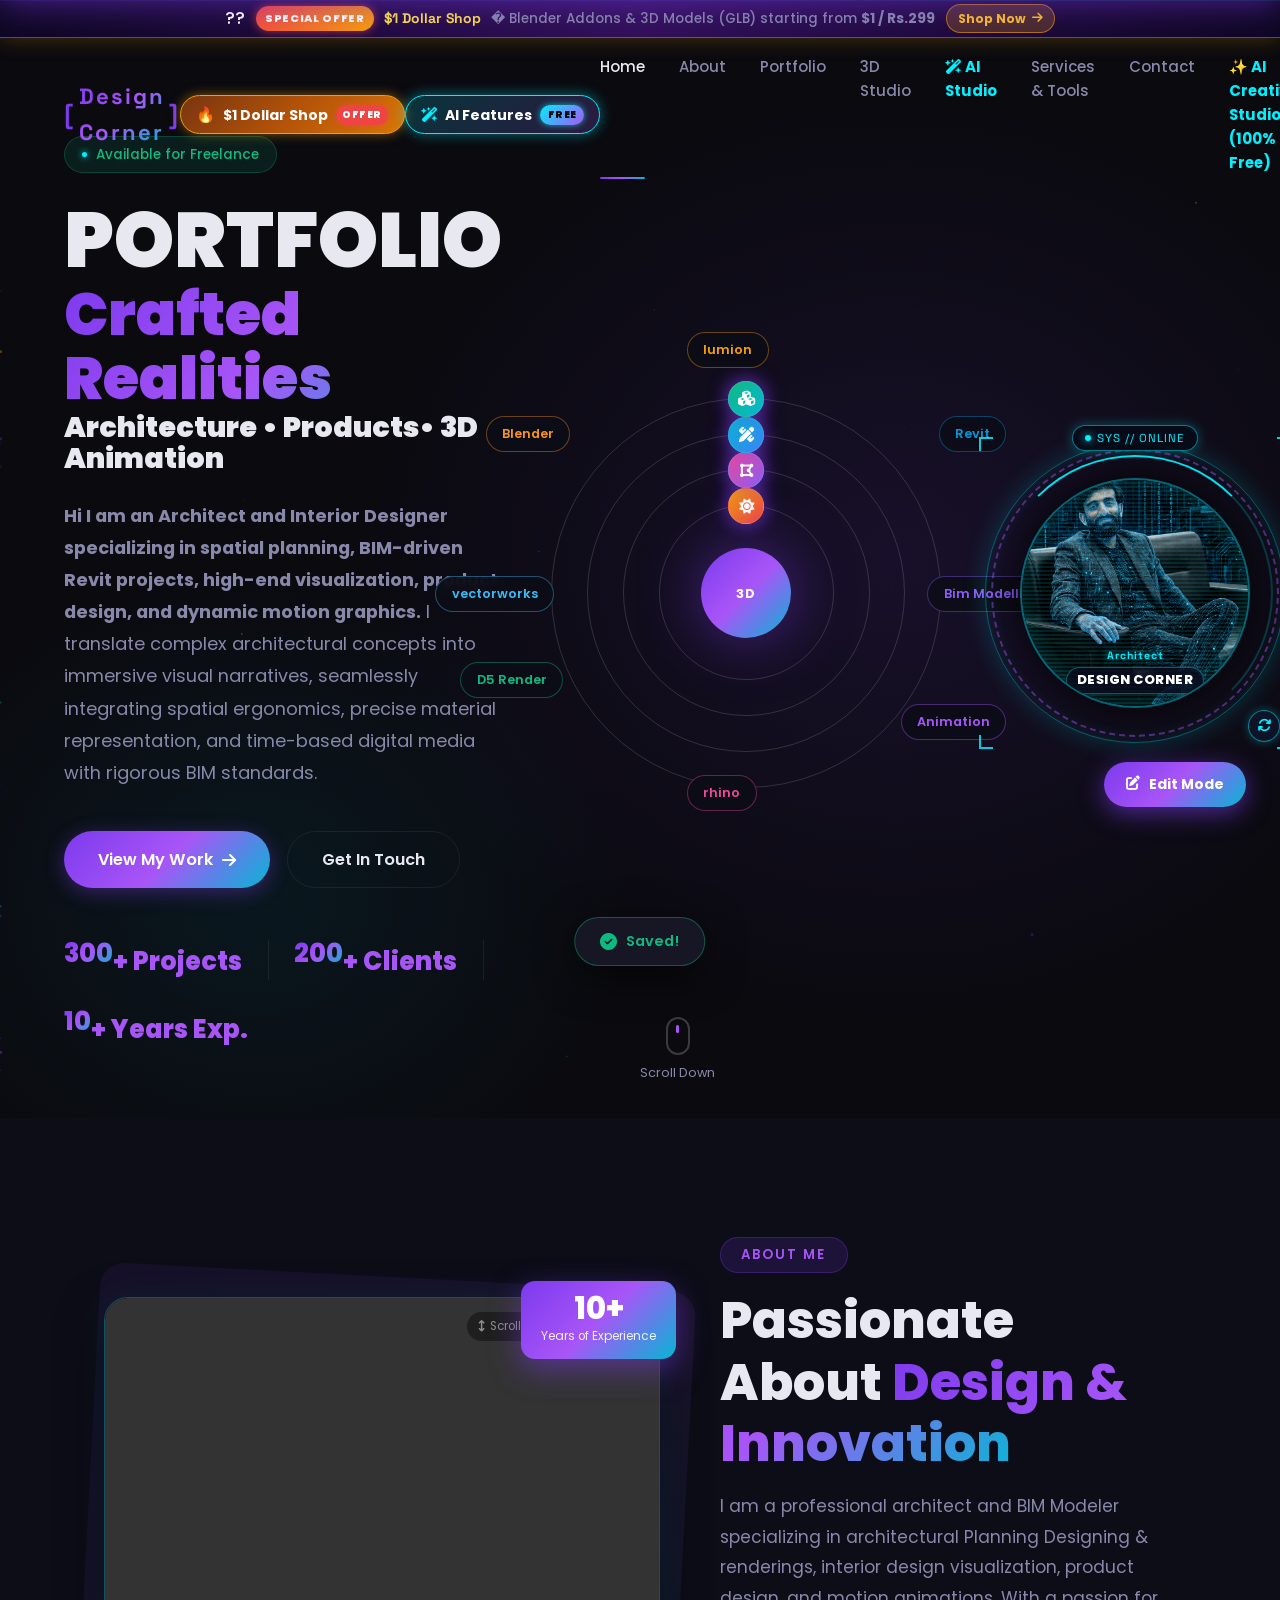
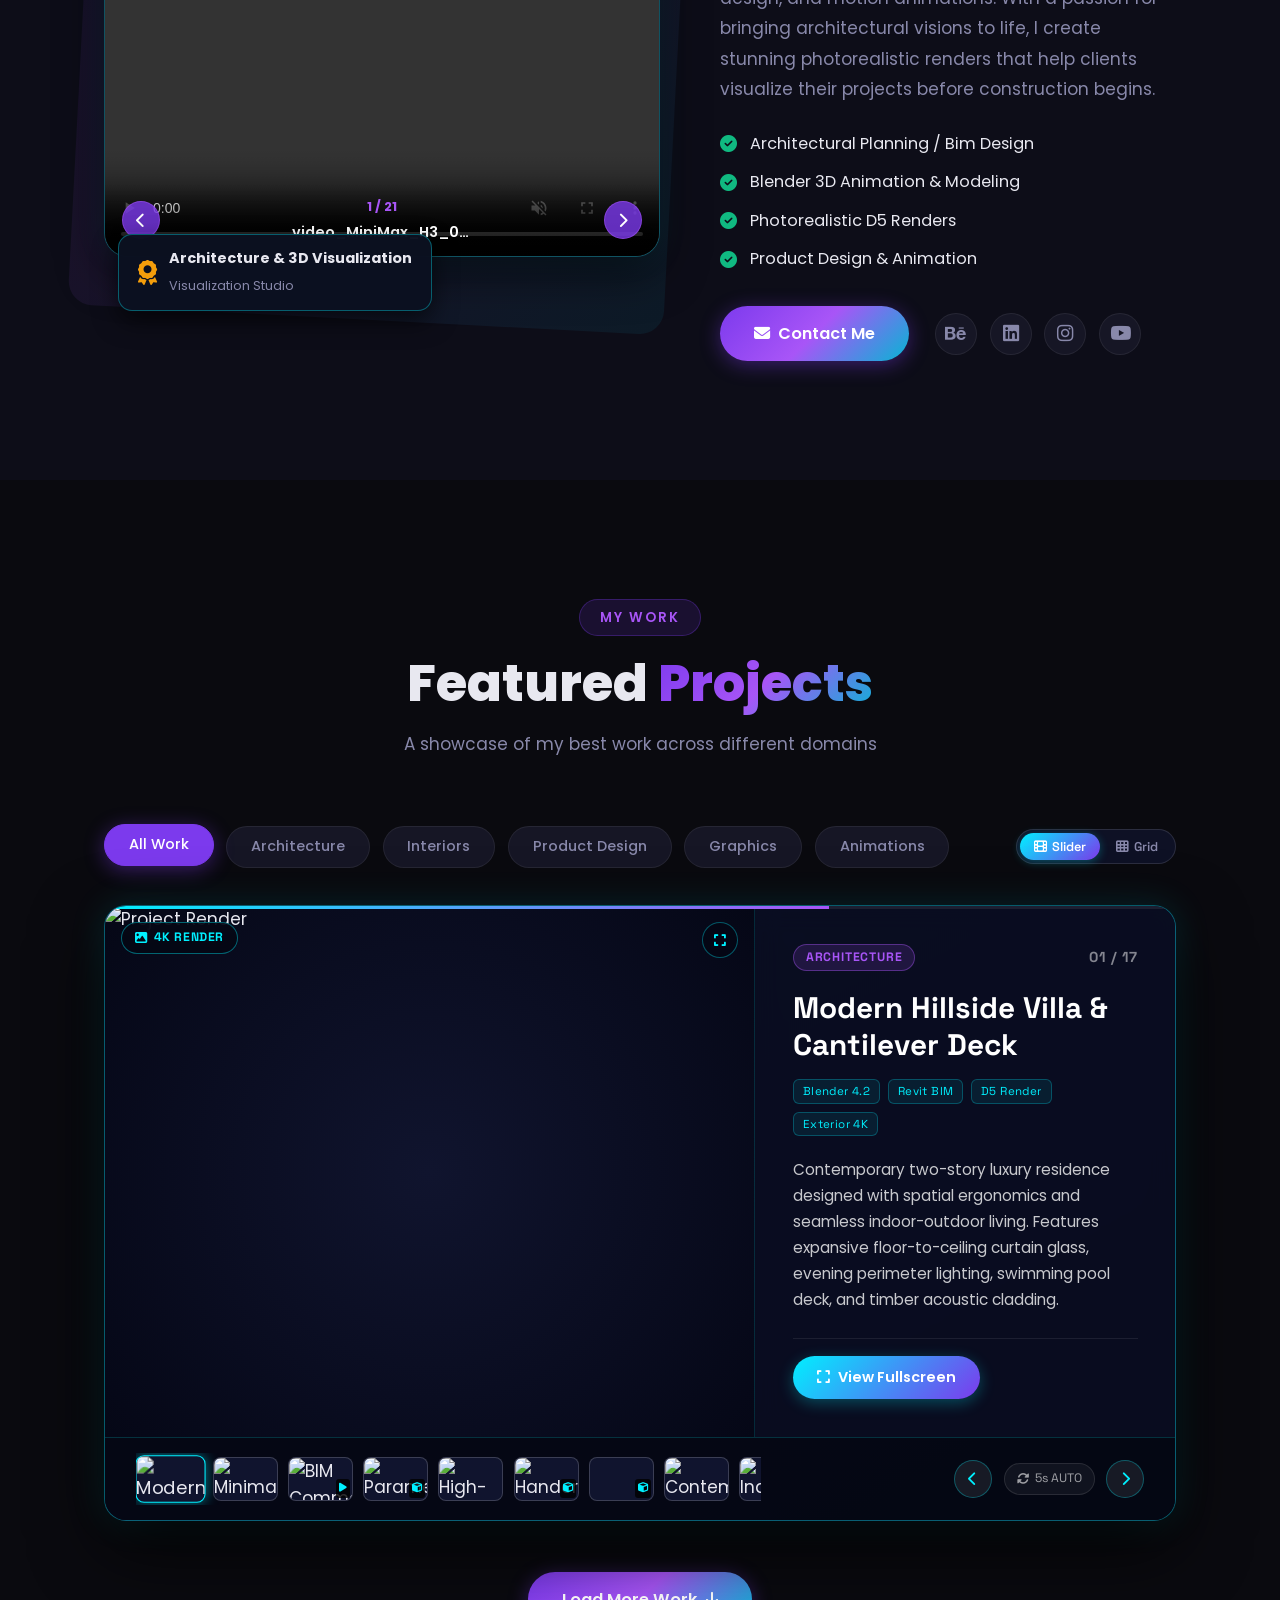
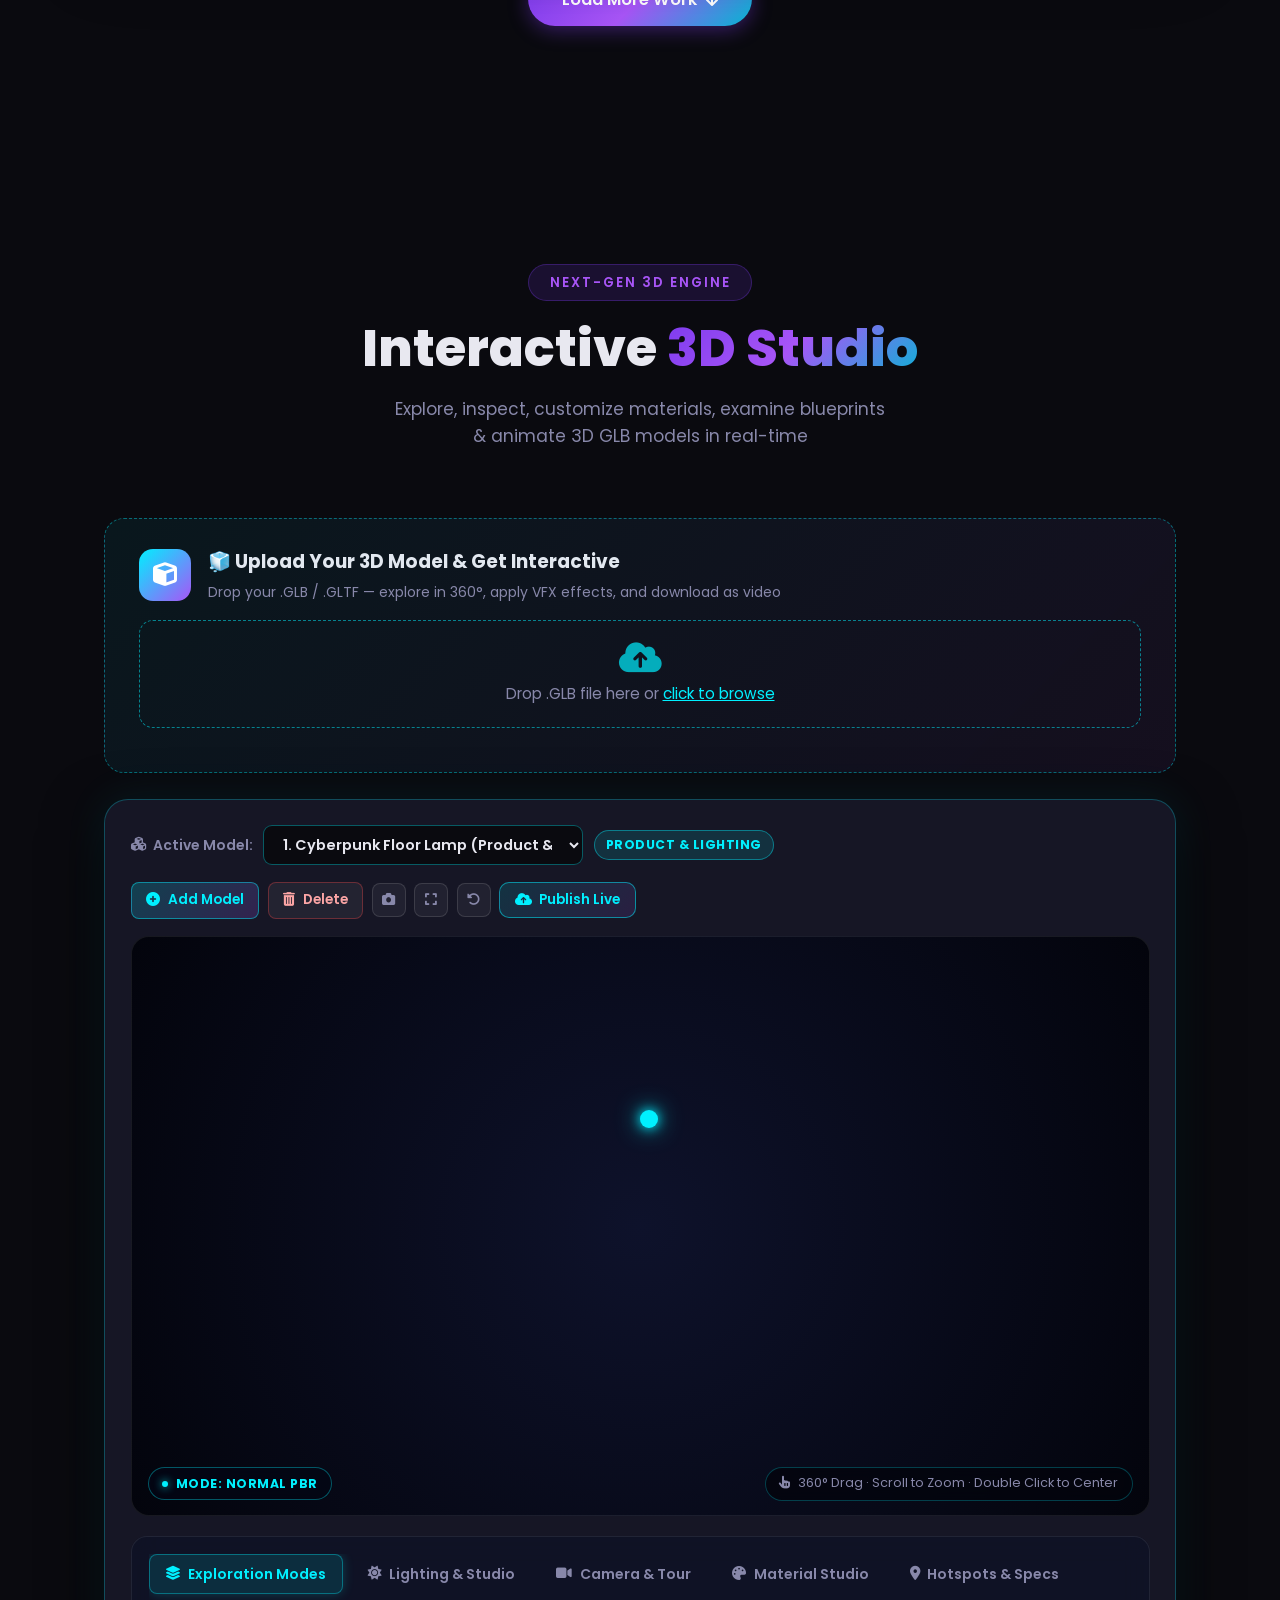
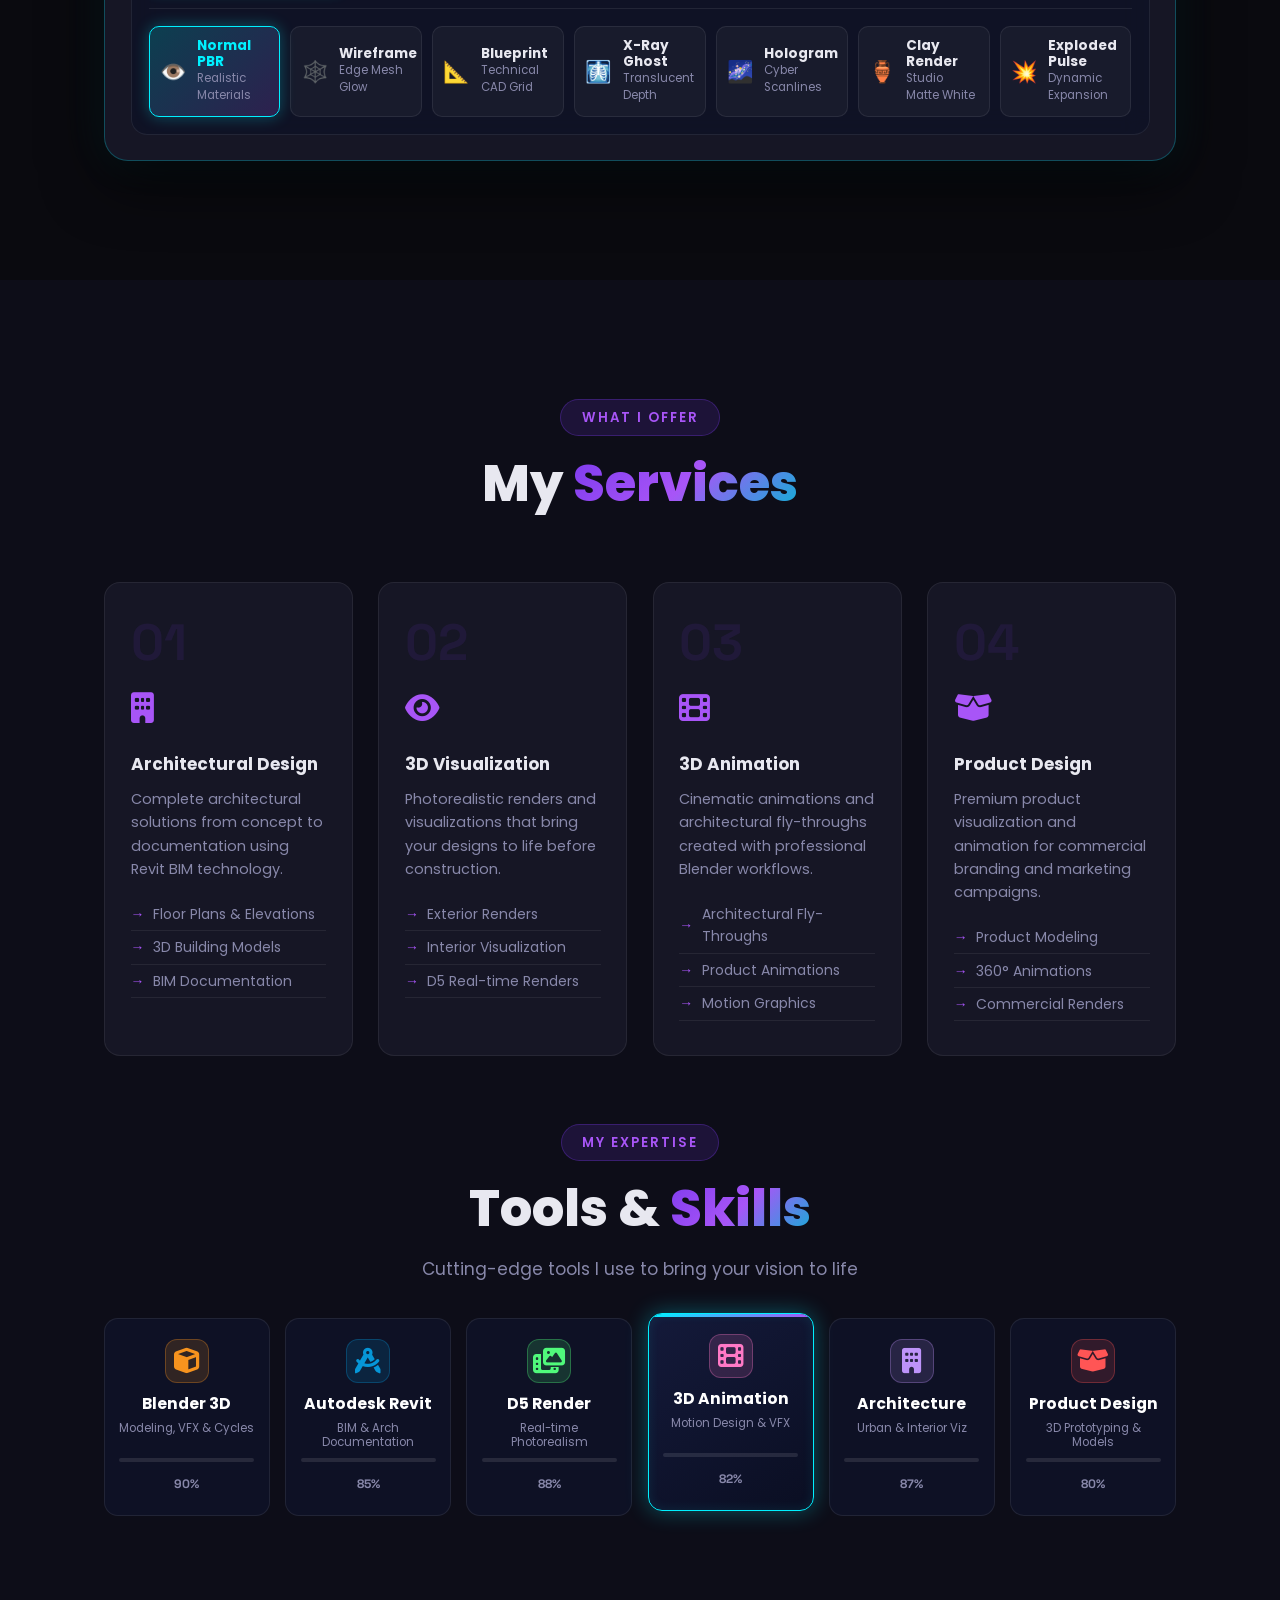
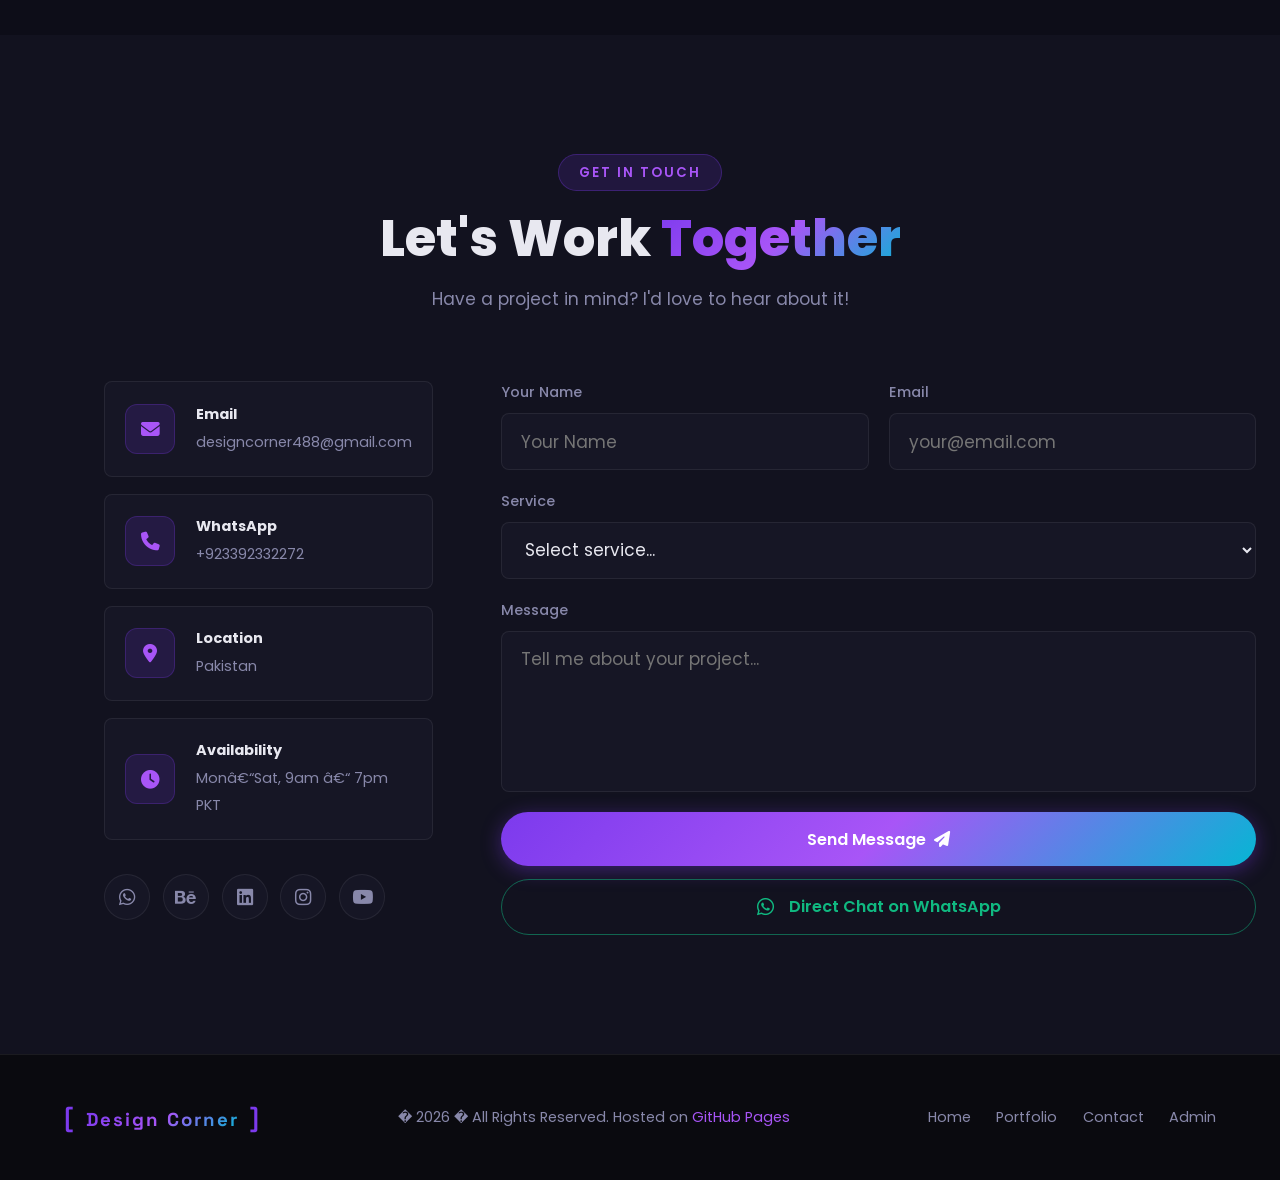
==== commit dd24b6c5: "v29.0: Add dedicated 100% Free AI Features page (ai.html) with Background Remover, 2D to 3D Depth An" ====
--- a/index.html
+++ b/index.html
@@ -16,7 +16,7 @@
   <link rel="preconnect" href="https://fonts.gstatic.com" crossorigin/>
   <link href="https://fonts.googleapis.com/css2?family=Poppins:wght@300;400;500;600;700;800;900&family=Space+Grotesk:wght@300;400;500;600;700&display=swap" rel="stylesheet"/>
   <link rel="stylesheet" href="https://cdnjs.cloudflare.com/ajax/libs/font-awesome/6.5.0/css/all.min.css"/>
-  <link rel="stylesheet" href="style.css?v=28.0"/>
+  <link rel="stylesheet" href="style.css?v=29.0"/>
   <script type="module" src="https://ajax.googleapis.com/ajax/libs/model-viewer/3.4.0/model-viewer.min.js"></script>
 </head>
 <body>
@@ -115,9 +115,16 @@
 
   <!-- Dedicated Glowing & Blinking $1 Dollar Shop Button (Visible on both Mobile & Desktop) -->
   <a href="addons-store/" class="nav-shop-pill" target="_blank" title="Blender Addons &amp; Tools from $1 / Rs.299">
-    <span class="shop-pill-flame">??</span>
+    <span class="shop-pill-flame">🔥</span>
     <span class="shop-pill-text">$1 Dollar Shop</span>
     <span class="shop-pill-badge">OFFER</span>
+  </a>
+
+  <!-- Dedicated Glowing AI Studio Pill Button -->
+  <a href="ai.html" class="nav-ai-pill" title="100% Free AI 3D & Creative Tools">
+    <span class="ai-pill-icon"><i class="fas fa-wand-magic-sparkles"></i></span>
+    <span class="ai-pill-text">AI Features</span>
+    <span class="ai-pill-badge">FREE</span>
   </a>
 
   <div class="nav-links" id="navLinks">
@@ -125,10 +132,14 @@
     <a href="#about"           class="nav-link">About</a>
     <a href="#work"            class="nav-link">Portfolio</a>
     <a href="#interactive-3d"  class="nav-link">3D Studio</a>
+    <a href="ai.html"          class="nav-link" style="color:var(--ai-neon-cyan,#00f0ff);font-weight:700;"><i class="fas fa-wand-magic-sparkles"></i> AI Studio</a>
     <a href="#services"        class="nav-link">Services &amp; Tools</a>
     <a href="#contact"         class="nav-link">Contact</a>
+    <a href="ai.html" class="nav-link nav-store-drawer-link" style="color:#00f0ff;font-weight:700;">
+      ✨ AI Creative Studio (100% Free)
+    </a>
     <a href="addons-store/" class="nav-link nav-store-drawer-link" target="_blank" style="color:var(--gold);font-weight:700">
-      ?? $1 Dollar Shop (Special Offer)
+      🔥 $1 Dollar Shop (Special Offer)
     </a>
 
     <!-- Mobile Drawer Extra Actions -->
--- a/style.css
+++ b/style.css
@@ -125,6 +125,13 @@
 .nav-shop-pill:hover{transform:scale(1.05);box-shadow:0 0 25px rgba(245,158,11,.95),0 0 40px rgba(239,68,68,.6);color:#fff !important}
 .shop-pill-flame{display:inline-block;animation:flameBounce 1.4s infinite ease-in-out;font-size:.9rem}
 .shop-pill-badge{background:#ef4444;color:#fff;font-size:.6rem;padding:.1rem .4rem;border-radius:50px;font-weight:800;letter-spacing:.04em;box-shadow:0 0 6px rgba(239,68,68,.7)}
+
+/* DEDICATED GLOWING AI PILL BUTTON */
+.nav-ai-pill{display:inline-flex;align-items:center;gap:.45rem;background:linear-gradient(135deg,rgba(0,240,255,.18),rgba(168,85,247,.22));border:1.5px solid #00f0ff;color:#fff !important;padding:.38rem .9rem;border-radius:50px;font-size:.82rem;font-weight:700;text-decoration:none;white-space:nowrap;box-shadow:0 0 14px rgba(0,240,255,.45);animation:aiPillGlow 2.5s infinite ease-in-out;transition:transform .2s,box-shadow .2s;cursor:pointer}
+.nav-ai-pill:hover{transform:scale(1.05);box-shadow:0 0 25px rgba(0,240,255,.8),0 0 40px rgba(168,85,247,.6);color:#fff !important}
+.ai-pill-icon{color:#00f0ff;font-size:.88rem}
+.ai-pill-badge{background:linear-gradient(135deg,#00f0ff,#a855f7);color:#020308;font-size:.6rem;padding:.1rem .45rem;border-radius:50px;font-weight:800;letter-spacing:.04em;box-shadow:0 0 6px rgba(0,240,255,.7)}
+@keyframes aiPillGlow{0%,100%{box-shadow:0 0 10px rgba(0,240,255,.4),0 0 20px rgba(168,85,247,.2);border-color:#00f0ff}50%{box-shadow:0 0 22px rgba(0,240,255,.8),0 0 35px rgba(168,85,247,.5);border-color:#a855f7;transform:scale(1.02)}}
 
 @keyframes blinkGlow{
   0%,100%{box-shadow:0 0 10px rgba(245,158,11,.5),0 0 20px rgba(239,68,68,.3);border-color:#f59e0b}
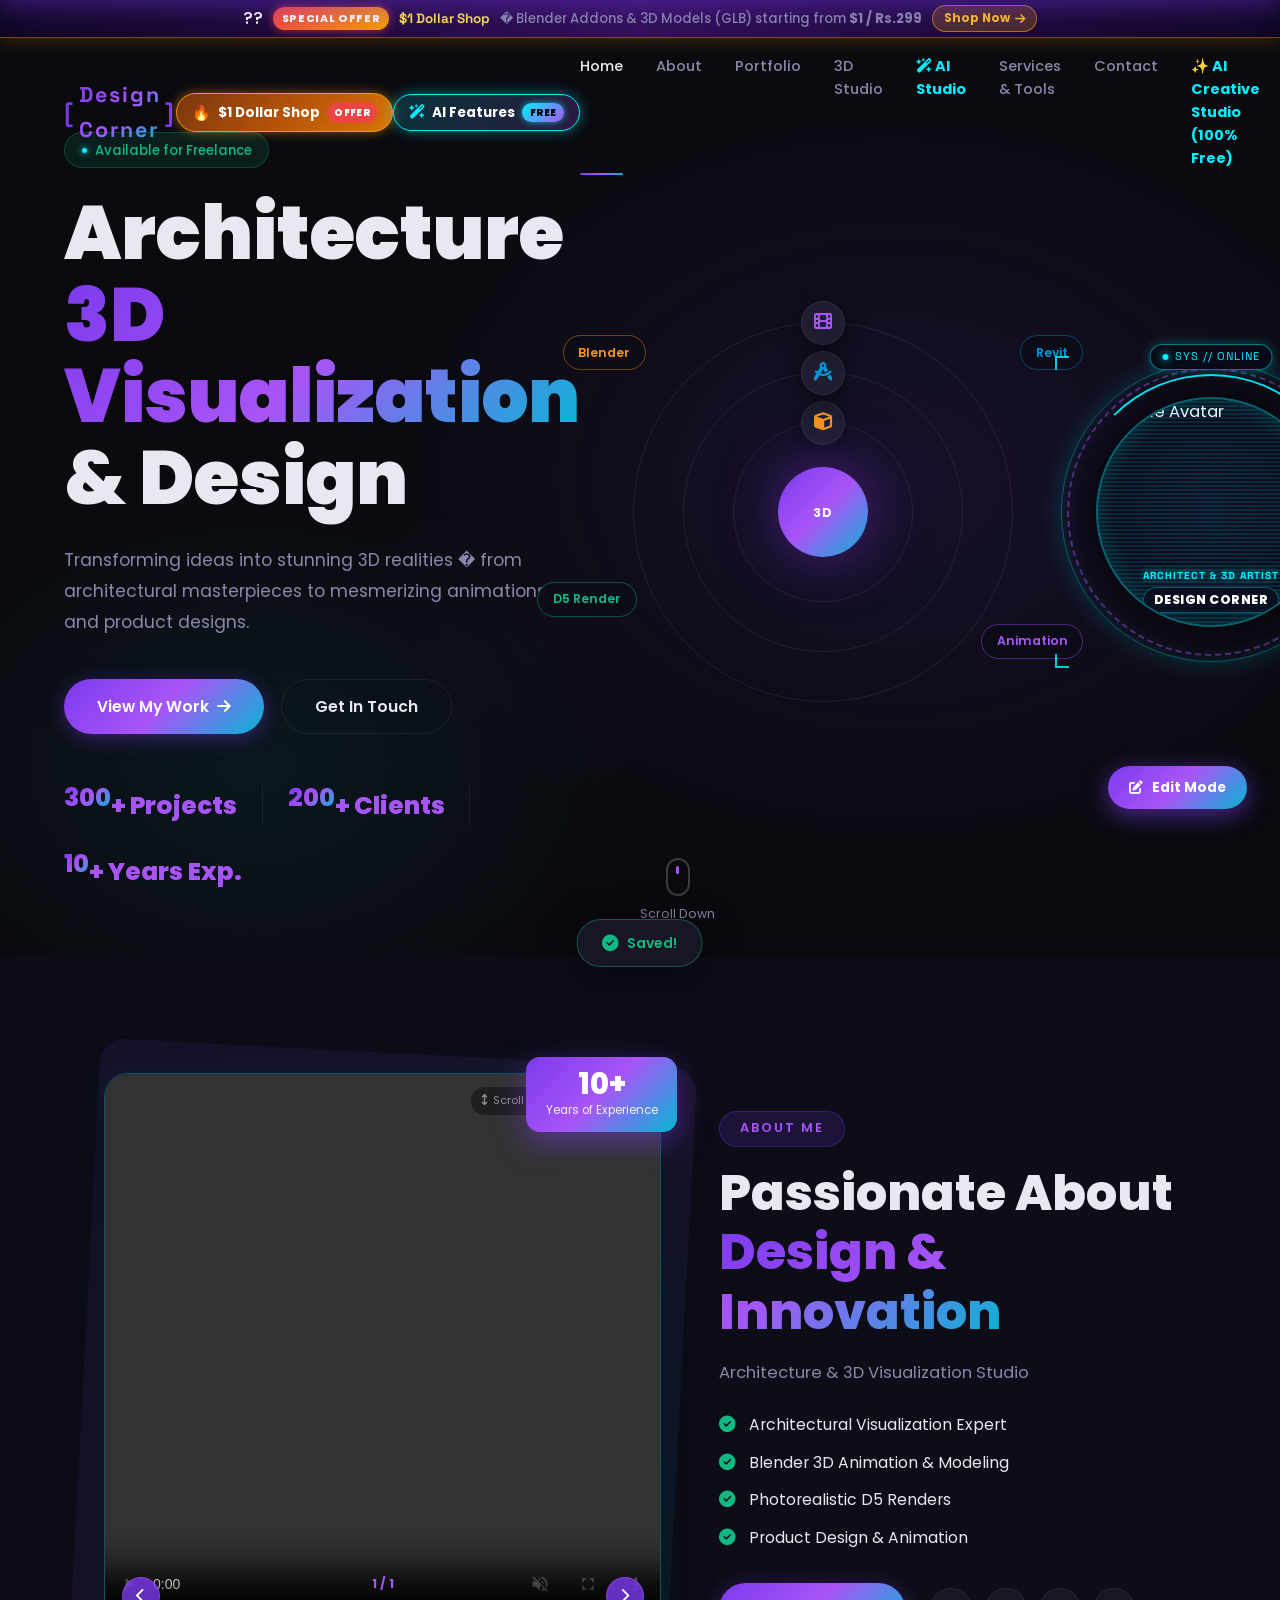
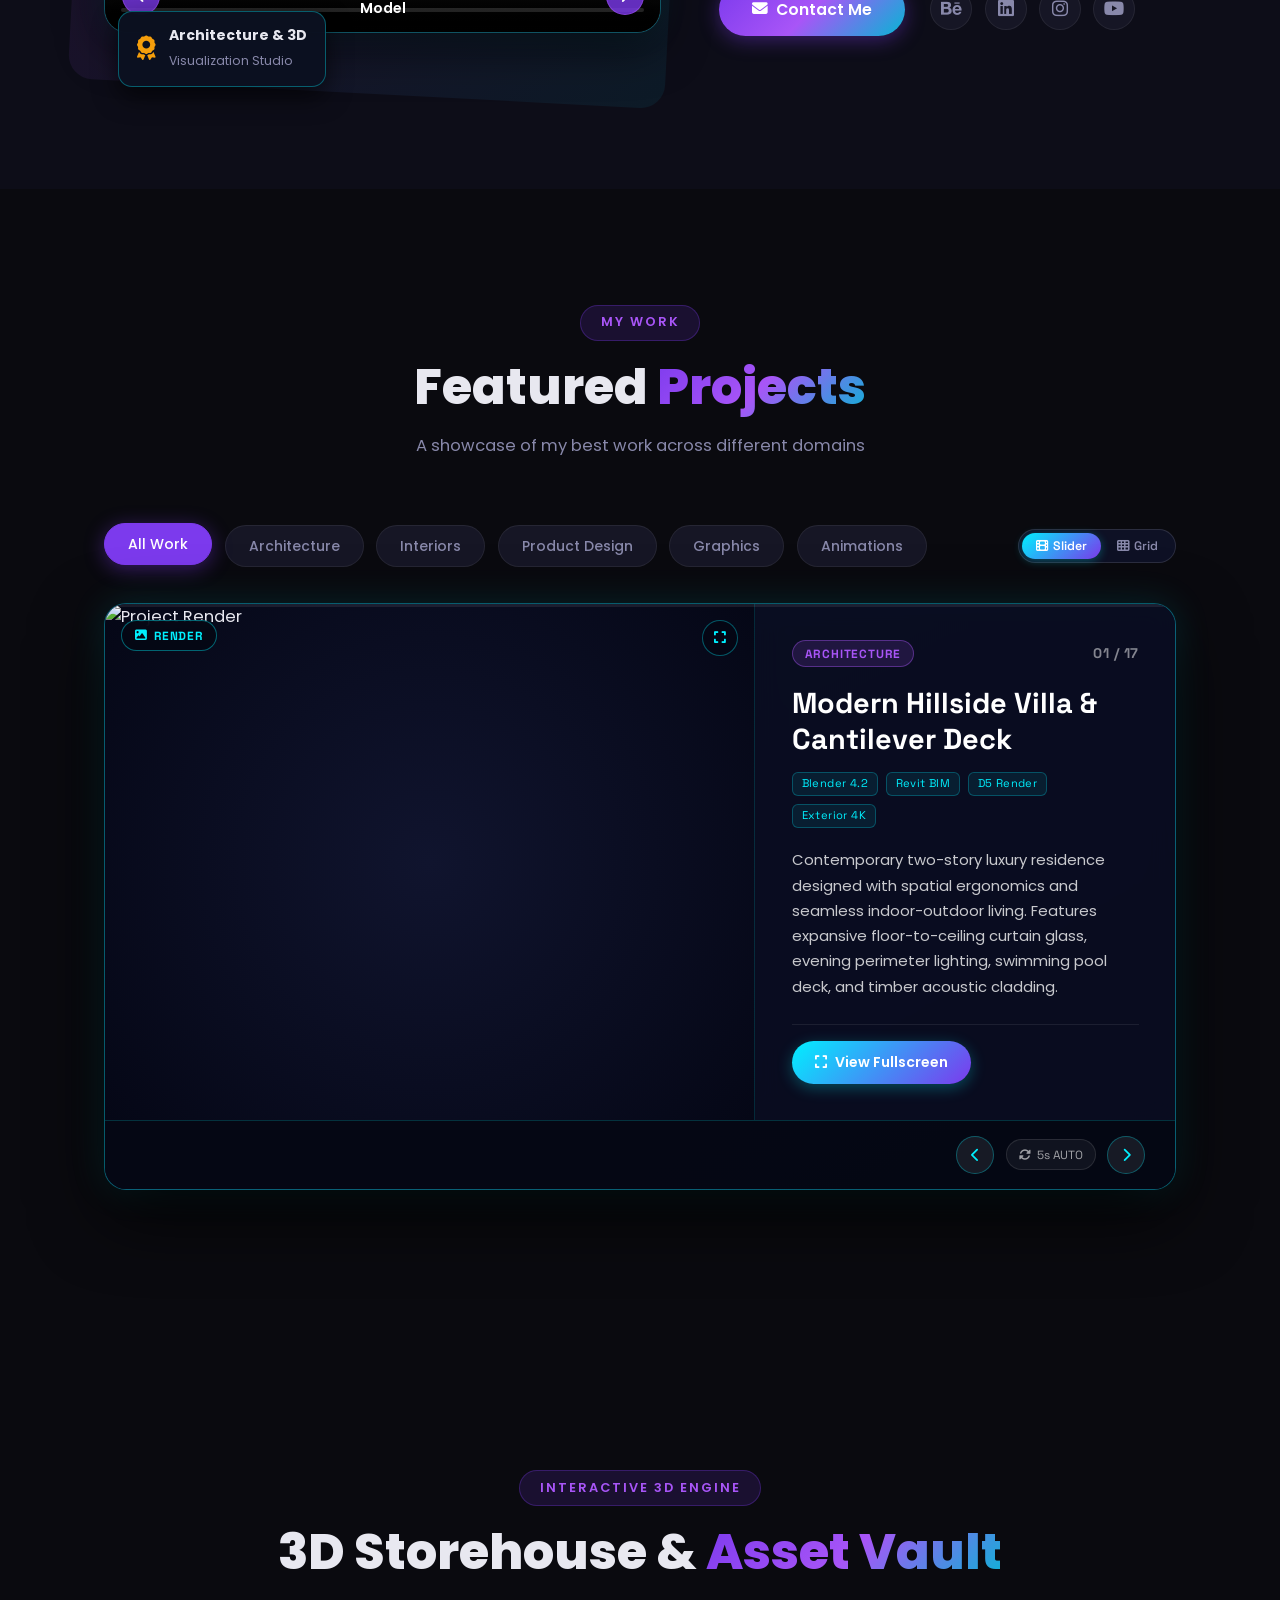
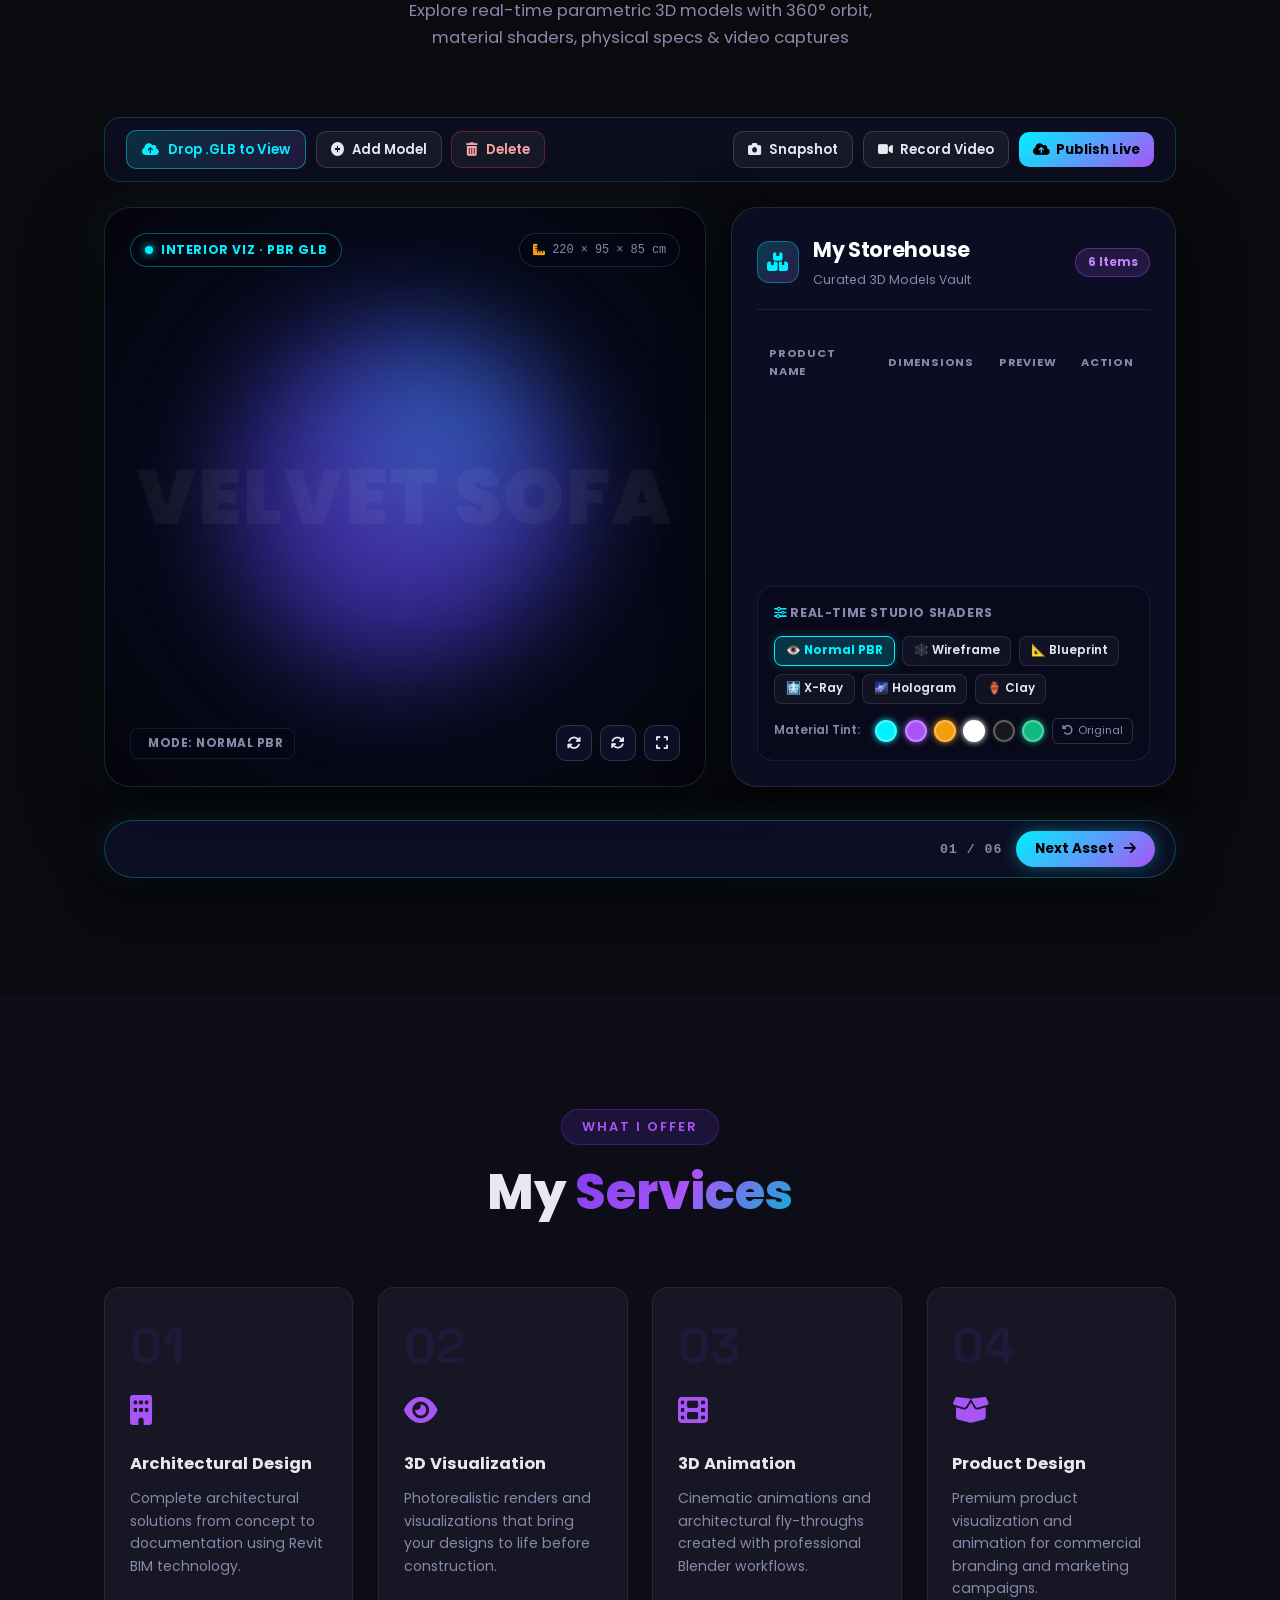
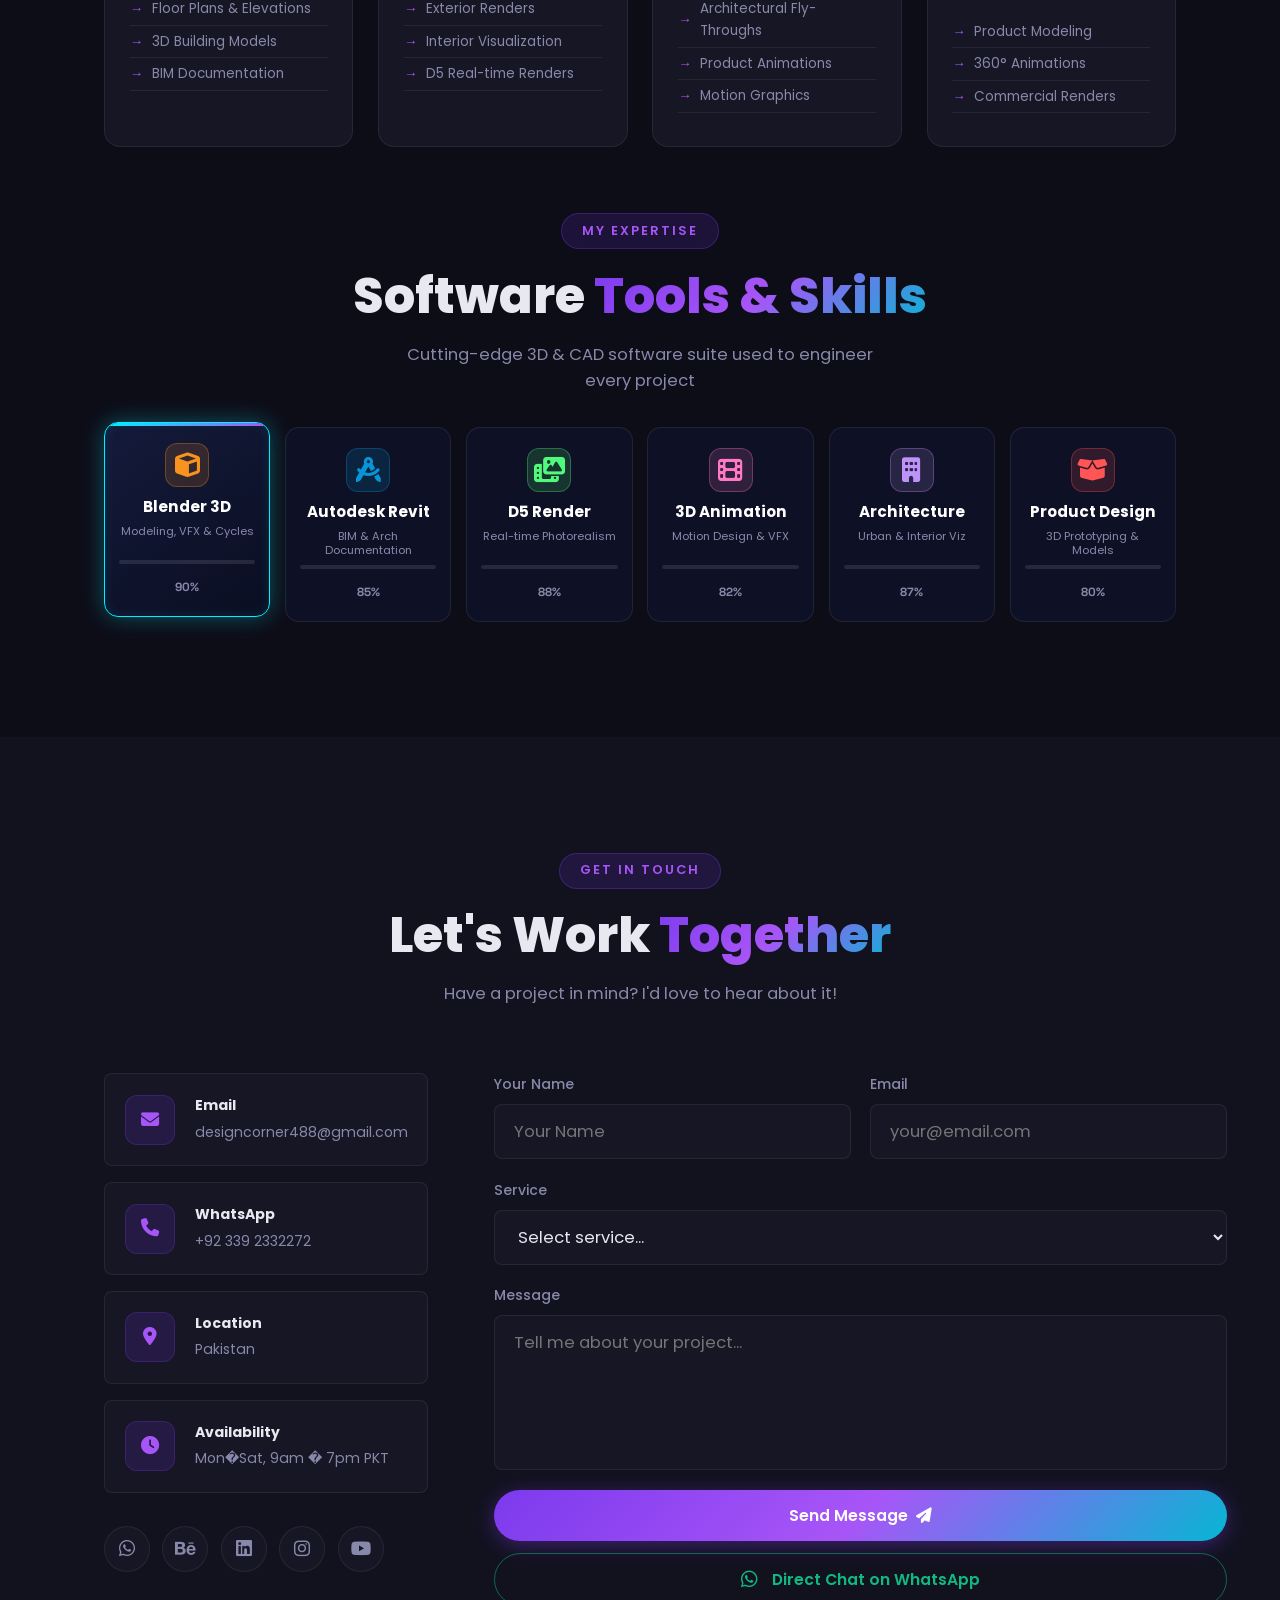
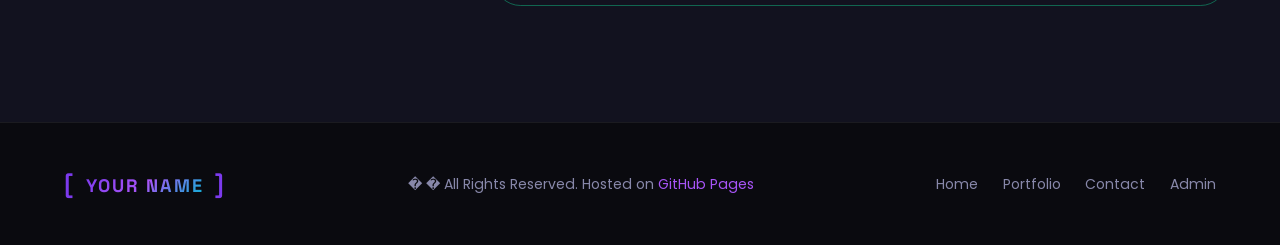
==== commit 9c8dcdcc: "v30.0: Transform 3D Studio into interactive 3D Storehouse & Asset Vault with morphing blobs, specifi" ====
--- a/index.html
+++ b/index.html
@@ -16,7 +16,7 @@
   <link rel="preconnect" href="https://fonts.gstatic.com" crossorigin/>
   <link href="https://fonts.googleapis.com/css2?family=Poppins:wght@300;400;500;600;700;800;900&family=Space+Grotesk:wght@300;400;500;600;700&display=swap" rel="stylesheet"/>
   <link rel="stylesheet" href="https://cdnjs.cloudflare.com/ajax/libs/font-awesome/6.5.0/css/all.min.css"/>
-  <link rel="stylesheet" href="style.css?v=29.0"/>
+  <link rel="stylesheet" href="style.css?v=30.0"/>
   <script type="module" src="https://ajax.googleapis.com/ajax/libs/model-viewer/3.4.0/model-viewer.min.js"></script>
 </head>
 <body>
@@ -583,298 +583,207 @@
 
 
 
-<!-- INTERACTIVE 3D MODELS: NEXT-GEN SHOWCASE PLATFORM -->
+<!-- INTERACTIVE 3D MODELS: 3D STOREHOUSE & ASSET VAULT -->
 <section class="i3d-section section" id="interactive-3d">
   <div class="container">
     <div class="section-header" data-aos="fade-up">
-      <div class="section-tag editable" data-key="i3dTag">Next-Gen 3D Engine</div>
-      <h2 class="section-title"><span class="editable" data-key="i3dTitle1">Interactive </span><span class="gradient-text editable" data-key="i3dTitle2">3D Studio</span></h2>
-      <p class="section-sub editable" data-key="i3dSub">Explore, inspect, customize materials, examine blueprints &amp; animate 3D GLB models in real-time</p>
-    </div>
-
-    <!-- PUBLIC VISITOR UPLOAD ZONE -->
-    <div class="i3d-public-zone" id="i3dPublicZone" data-aos="fade-up"
-         ondragover="event.preventDefault();this.classList.add('drag-over')"
-         ondragleave="this.classList.remove('drag-over')"
-         ondrop="handlePublicGlbDrop(event)">
-      <div class="i3d-public-hero">
-        <div class="pub-icon-wrap"><i class="fas fa-cube"></i></div>
-        <div>
-          <h3 class="pub-title">🧊 Upload Your 3D Model &amp; Get Interactive</h3>
-          <p class="pub-sub">Drop your .GLB / .GLTF — explore in 360°, apply VFX effects, and download as video</p>
-        </div>
-      </div>
-      <label class="i3d-public-upload-area" for="i3dPublicFile">
-        <i class="fas fa-cloud-arrow-up pub-upload-icon"></i>
-        <span class="pub-upload-label">Drop .GLB file here or <u>click to browse</u></span>
-        <input type="file" id="i3dPublicFile" accept=".glb,.gltf" style="display:none;" onchange="handlePublicGlbUpload(event)">
-      </label>
-      <button type="button" id="i3dPublicDlBtn" class="btn-pub-download" onclick="downloadPublicModelAsVideo()" style="display:none;">
-        <i class="fas fa-download"></i> Download as Video
-      </button>
-    </div>
-
-    <div class="i3d-wrapper" id="i3dWrapper" data-aos="fade-up">
-      <!-- 1. Top HUD Control Bar -->
-      <div class="i3d-top-bar">
-        <!-- Model Selector & Info -->
-        <div class="i3d-model-select-group">
-          <label for="i3dModelSelect" class="i3d-select-label"><i class="fas fa-cubes"></i> Active Model:</label>
-          <select id="i3dModelSelect" class="i3d-select" onchange="switchI3dModelById(this.value)">
-            <!-- Populated dynamically by JS -->
-          </select>
-          <span class="i3d-category-pill" id="i3dCategoryBadge">Architecture BIM</span>
-        </div>
-
-        <!-- Model Management (Add / Delete) + Quick Tools -->
-        <div class="i3d-top-actions">
-          <button type="button" class="btn-i3d-action btn-i3d-add" onclick="openAdd3dModelModal()" title="Add New 3D Model (GLB/GLTF)">
-            <i class="fas fa-plus-circle"></i> <span>Add Model</span>
-          </button>
-          <button type="button" class="btn-i3d-action btn-i3d-del" onclick="deleteCurrent3dModel()" title="Delete Current 3D Model">
-            <i class="fas fa-trash-alt"></i> <span>Delete</span>
-          </button>
-          <button type="button" class="btn-i3d-tool" onclick="captureI3dScreenshot()" title="HD Screenshot capture">
-            <i class="fas fa-camera"></i>
-          </button>
-          <button type="button" class="btn-i3d-tool" onclick="toggleI3dFullscreen()" title="Toggle Fullscreen">
-            <i class="fas fa-expand"></i>
-          </button>
-          <button type="button" class="btn-i3d-tool" onclick="resetI3dCamera()" title="Reset Camera View">
-            <i class="fas fa-rotate-left"></i>
-          </button>
-          <button type="button" class="btn-i3d-publish" onclick="publishToGitHub()" title="Publish Live to GitHub">
-            <i class="fas fa-cloud-upload-alt"></i> <span>Publish Live</span>
-          </button>
-        </div>
-      </div>
-
-      <!-- 2. Viewer Stage -->
-      <div class="i3d-viewer-stage mode-normal" id="i3dStage">
+      <div class="section-tag editable" data-key="i3dTag">Interactive 3D Engine</div>
+      <h2 class="section-title"><span class="editable" data-key="i3dTitle1">3D Storehouse &amp; </span><span class="gradient-text editable" data-key="i3dTitle2">Asset Vault</span></h2>
+      <p class="section-sub editable" data-key="i3dSub">Explore real-time parametric 3D models with 360° orbit, material shaders, physical specs &amp; video captures</p>
+    </div>
+
+    <!-- Quick Management & Visitor Upload Bar -->
+    <div class="i3d-action-dock" data-aos="fade-up">
+      <div class="i3d-dock-left">
+        <label class="btn-dock-upload" for="i3dPublicFile" title="Drop or upload your own .GLB 3D model">
+          <i class="fas fa-cloud-arrow-up"></i>
+          <span>Drop .GLB to View</span>
+          <input type="file" id="i3dPublicFile" accept=".glb,.gltf" style="display:none;" onchange="handlePublicGlbUpload(event)">
+        </label>
+        <button type="button" class="btn-dock-action" onclick="openAdd3dModelModal()" title="Add Model to Vault">
+          <i class="fas fa-plus-circle"></i> <span>Add Model</span>
+        </button>
+        <button type="button" class="btn-dock-action btn-dock-del" onclick="deleteCurrent3dModel()" title="Delete Current Custom Model">
+          <i class="fas fa-trash-alt"></i> <span>Delete</span>
+        </button>
+      </div>
+      <div class="i3d-dock-right">
+        <!-- Hidden select kept for backwards-compatibility -->
+        <select id="i3dModelSelect" style="display:none;" onchange="switchI3dModelById(this.value)"></select>
+        <span id="i3dCategoryBadge" style="display:none;"></span>
+        
+        <button type="button" class="btn-dock-action" onclick="captureI3dScreenshot()" title="HD Screenshot capture">
+          <i class="fas fa-camera"></i> <span>Snapshot</span>
+        </button>
+        <button type="button" class="btn-dock-action" onclick="downloadPublicModelAsVideo()" id="i3dPublicDlBtn" title="Download 360° video">
+          <i class="fas fa-video"></i> <span>Record Video</span>
+        </button>
+        <button type="button" class="btn-dock-action btn-dock-publish" onclick="publishToGitHub()" title="Publish to GitHub">
+          <i class="fas fa-cloud-upload-alt"></i> <span>Publish Live</span>
+        </button>
+      </div>
+    </div>
+
+    <!-- MAIN 2-COLUMN STOREHOUSE SHOWCASE (VIDEO REFERENCE DESIGN) -->
+    <div class="storehouse-layout" id="i3dWrapper" data-aos="fade-up">
+      
+      <!-- LEFT HERO 3D STAGE -->
+      <div class="storehouse-stage-card mode-normal" id="i3dStage">
         <!-- Technical HUD Overlay Grid / Wireframe / Blueprint / Hologram layers -->
         <div class="i3d-blueprint-grid" id="i3dBlueprintGrid"></div>
         <div class="i3d-holo-layer" id="i3dHoloLayer"></div>
         <div class="i3d-matrix-layer" id="i3dMatrixLayer"></div>
         <div class="i3d-dissolve-layer" id="i3dDissolveLayer"></div>
 
-        <!-- 3D Model Viewer -->
-        <model-viewer id="i3dModelViewer" 
-          src="media/lamp.glb" 
-          alt="Interactive 3D Model"
-          auto-rotate 
-          camera-controls 
-          environment-image="neutral"
-          shadow-intensity="1.5" 
-          shadow-softness="0.8"
-          exposure="1.2"
-          loading="eager"
-          reveal="auto"
-          rotation-per-second="20deg"
-          touch-action="pan-y">
-        </model-viewer>
-
-        <!-- Dynamic 3D Hotspots Container -->
-        <div class="i3d-hotspots-container" id="i3dHotspots">
-          <!-- Rendered dynamically per model -->
-        </div>
-
-        <!-- Interactive Drag Hint & Active Mode Watermark -->
-        <div class="i3d-stage-hud">
-          <div class="i3d-active-mode-tag" id="i3dActiveModeTag">
+        <!-- Dynamic Organic Morphing Background Blob -->
+        <div class="storehouse-blob" id="storehouseBlob"></div>
+        <div class="storehouse-blob-secondary" id="storehouseBlob2"></div>
+
+        <!-- Giant Floating Watermark Typography Behind Model -->
+        <div class="storehouse-bg-title" id="storehouseBgTitle">VELVET SOFA</div>
+
+        <!-- Top Stage Overlays -->
+        <div class="stage-top-hud">
+          <div class="stage-badge-pill" id="storehouseCategoryPill">
+            <span class="pulse-dot"></span>
+            <span id="storehouseCategoryText">INTERIOR VIZ · PBR GLB</span>
+          </div>
+          <div class="stage-specs-pill" id="storehouseSpecsPill">
+            <i class="fas fa-ruler-combined"></i>
+            <span id="storehouseSpecsText">220 × 95 × 85 cm</span>
+          </div>
+        </div>
+
+        <!-- Real Interactive 3D Model Viewer -->
+        <div class="storehouse-viewer-box">
+          <model-viewer id="i3dModelViewer"
+            src="media/sofa.glb"
+            alt="Interactive 3D Model"
+            auto-rotate
+            camera-controls
+            environment-image="neutral"
+            shadow-intensity="1.6"
+            shadow-softness="0.75"
+            exposure="1.15"
+            loading="eager"
+            reveal="auto"
+            rotation-per-second="18deg"
+            camera-orbit="40deg 75deg 105%"
+            field-of-view="32deg"
+            touch-action="pan-y">
+          </model-viewer>
+
+          <!-- Dynamic 3D Hotspots Container -->
+          <div class="i3d-hotspots-container" id="i3dHotspots"></div>
+
+          <!-- Loading Indicator -->
+          <div class="stage-loader" id="stageLoader" style="display:none;">
+            <div class="spinner-neon"></div>
+            <span>Loading 3D Mesh...</span>
+          </div>
+        </div>
+
+        <!-- Stage Bottom Control Strip -->
+        <div class="stage-bottom-hud">
+          <div class="stage-mode-watermark" id="i3dActiveModeTag">
             <span class="hud-dot"></span> MODE: NORMAL PBR
           </div>
-          <div class="i3d-drag-hint">
-            <i class="fas fa-hand-pointer"></i> 360° Drag · Scroll to Zoom · Double Click to Center
-          </div>
-        </div>
-      </div>
-
-      <!-- 3. Futuristic Studio Dock: Navigation Tabs & Control Panels -->
-      <div class="i3d-studio-dock">
-        <!-- Tab Navigation Bar -->
-        <div class="i3d-dock-tabs">
-          <button type="button" class="i3d-tab-btn active" id="tabBtnModes" onclick="switchI3dTab('modes')">
-            <i class="fas fa-layer-group"></i> <span>Exploration Modes</span>
-          </button>
-          <button type="button" class="i3d-tab-btn" id="tabBtnLighting" onclick="switchI3dTab('lighting')">
-            <i class="fas fa-sun"></i> <span>Lighting &amp; Studio</span>
-          </button>
-          <button type="button" class="i3d-tab-btn" id="tabBtnCamera" onclick="switchI3dTab('camera')">
-            <i class="fas fa-video"></i> <span>Camera &amp; Tour</span>
-          </button>
-          <button type="button" class="i3d-tab-btn" id="tabBtnMaterials" onclick="switchI3dTab('materials')">
-            <i class="fas fa-palette"></i> <span>Material Studio</span>
-          </button>
-          <button type="button" class="i3d-tab-btn" id="tabBtnHotspots" onclick="switchI3dTab('hotspots')">
-            <i class="fas fa-map-marker-alt"></i> <span>Hotspots &amp; Specs</span>
-          </button>
-        </div>
-
-        <!-- Tab Panel 1: Exploration Modes -->
-        <div class="i3d-panel active" id="i3dPanelModes">
-          <div class="i3d-buttons-grid">
-            <button type="button" class="btn-i3d-mode active" onclick="setI3dMode('normal')">
-              <span class="mode-icon">👁️</span>
-              <div class="mode-info">
-                <strong>Normal PBR</strong>
-                <small>Realistic Materials</small>
-              </div>
+          <div class="stage-tools-group">
+            <button type="button" class="btn-stage-tool" onclick="toggleI3dRotate()" id="btnFxRotate" title="Toggle Auto-Rotate">
+              <i class="fas fa-rotate"></i>
             </button>
-            <button type="button" class="btn-i3d-mode" onclick="setI3dMode('wireframe')">
-              <span class="mode-icon">🕸️</span>
-              <div class="mode-info">
-                <strong>Wireframe</strong>
-                <small>Edge Mesh Glow</small>
-              </div>
+            <button type="button" class="btn-stage-tool" onclick="resetI3dCamera()" title="Reset Camera View">
+              <i class="fas fa-arrows-rotate"></i>
             </button>
-            <button type="button" class="btn-i3d-mode" onclick="setI3dMode('blueprint')">
-              <span class="mode-icon">📐</span>
-              <div class="mode-info">
-                <strong>Blueprint</strong>
-                <small>Technical CAD Grid</small>
-              </div>
+            <button type="button" class="btn-stage-tool" onclick="toggleI3dFullscreen()" title="Fullscreen">
+              <i class="fas fa-expand"></i>
             </button>
-            <button type="button" class="btn-i3d-mode" onclick="setI3dMode('xray')">
-              <span class="mode-icon">🩻</span>
-              <div class="mode-info">
-                <strong>X-Ray Ghost</strong>
-                <small>Translucent Depth</small>
-              </div>
-            </button>
-            <button type="button" class="btn-i3d-mode" onclick="setI3dMode('hologram')">
-              <span class="mode-icon">🌌</span>
-              <div class="mode-info">
-                <strong>Hologram</strong>
-                <small>Cyber Scanlines</small>
-              </div>
-            </button>
-            <button type="button" class="btn-i3d-mode" onclick="setI3dMode('clay')">
-              <span class="mode-icon">🏺</span>
-              <div class="mode-info">
-                <strong>Clay Render</strong>
-                <small>Studio Matte White</small>
-              </div>
-            </button>
-            <button type="button" class="btn-i3d-mode" onclick="setI3dMode('explode')">
-              <span class="mode-icon">💥</span>
-              <div class="mode-info">
-                <strong>Exploded Pulse</strong>
-                <small>Dynamic Expansion</small>
-              </div>
-            </button>
-          </div>
-        </div>
-
-        <!-- Tab Panel 2: Lighting & Studio -->
-        <div class="i3d-panel" id="i3dPanelLighting">
-          <div class="i3d-lighting-row">
-            <div class="i3d-presets-group">
-              <button type="button" class="btn-i3d-light active" id="btnLightStudio" onclick="setI3dLighting('studio')">
-                <i class="fas fa-sun"></i> Studio Day
-              </button>
-              <button type="button" class="btn-i3d-light" id="btnLightNight" onclick="setI3dLighting('night')">
-                <i class="fas fa-moon"></i> Cyber Night
-              </button>
-              <button type="button" class="btn-i3d-light" id="btnLightSunset" onclick="setI3dLighting('sunset')">
-                <i class="fas fa-cloud-sun"></i> Sunset Gold
-              </button>
-              <button type="button" class="btn-i3d-light" id="btnLightDramatic" onclick="setI3dLighting('dramatic')">
-                <i class="fas fa-bolt"></i> High Contrast
+          </div>
+        </div>
+      </div>
+
+      <!-- RIGHT COLUMN: MY STOREHOUSE TABLE & CUSTOMIZER -->
+      <div class="storehouse-list-card">
+        <div class="storehouse-list-header">
+          <div class="storehouse-title-wrap">
+            <div class="storehouse-icon-box"><i class="fas fa-boxes-stacked"></i></div>
+            <div>
+              <h3 class="storehouse-heading">My Storehouse</h3>
+              <span class="storehouse-sub">Curated 3D Models Vault</span>
+            </div>
+          </div>
+          <div class="storehouse-count-pill" id="storehouseCountBadge">6 Items</div>
+        </div>
+
+        <!-- Interactive Assets Table -->
+        <div class="storehouse-table-wrap">
+          <table class="storehouse-table">
+            <thead>
+              <tr>
+                <th>PRODUCT NAME</th>
+                <th>DIMENSIONS</th>
+                <th>PREVIEW</th>
+                <th style="text-align:right;">ACTION</th>
+              </tr>
+            </thead>
+            <tbody id="storehouseTableBody">
+              <!-- Dynamically populated rows with active highlight and click-to-switch -->
+            </tbody>
+          </table>
+        </div>
+
+        <!-- Studio Controls Drawer: Exploration Modes & Materials -->
+        <div class="storehouse-drawer">
+          <div class="drawer-header">
+            <span><i class="fas fa-sliders"></i> Real-Time Studio Shaders</span>
+          </div>
+          
+          <!-- Mode Selector Chips -->
+          <div class="mode-chips-row">
+            <button type="button" class="mode-chip active" id="chipModeNormal" onclick="setI3dMode('normal')">👁️ Normal PBR</button>
+            <button type="button" class="mode-chip" id="chipModeWireframe" onclick="setI3dMode('wireframe')">🕸️ Wireframe</button>
+            <button type="button" class="mode-chip" id="chipModeBlueprint" onclick="setI3dMode('blueprint')">📐 Blueprint</button>
+            <button type="button" class="mode-chip" id="chipModeXray" onclick="setI3dMode('xray')">🩻 X-Ray</button>
+            <button type="button" class="mode-chip" id="chipModeHologram" onclick="setI3dMode('hologram')">🌌 Hologram</button>
+            <button type="button" class="mode-chip" id="chipModeClay" onclick="setI3dMode('clay')">🏺 Clay</button>
+          </div>
+
+          <!-- Color Swatches Row -->
+          <div class="swatches-strip">
+            <span class="swatch-label">Material Tint:</span>
+            <div class="swatches-list">
+              <button type="button" class="swatch-dot" style="--sc:#00f0ff;" onclick="applyI3dMaterialTint('#00f0ff', 0.8, 0.2, 'Cyber Cyan')" title="Cyber Cyan"></button>
+              <button type="button" class="swatch-dot" style="--sc:#a855f7;" onclick="applyI3dMaterialTint('#a855f7', 0.7, 0.3, 'Neon Violet')" title="Neon Violet"></button>
+              <button type="button" class="swatch-dot" style="--sc:#f59e0b;" onclick="applyI3dMaterialTint('#f59e0b', 0.95, 0.15, 'Polished Gold')" title="Polished Gold"></button>
+              <button type="button" class="swatch-dot" style="--sc:#ffffff;" onclick="applyI3dMaterialTint('#ffffff', 0.2, 0.8, 'Studio White')" title="Studio White"></button>
+              <button type="button" class="swatch-dot" style="--sc:#18181b;" onclick="applyI3dMaterialTint('#18181b', 0.9, 0.2, 'Carbon Black')" title="Carbon Black"></button>
+              <button type="button" class="swatch-dot" style="--sc:#10b981;" onclick="applyI3dMaterialTint('#10b981', 0.8, 0.25, 'Emerald Green')" title="Emerald Green"></button>
+              <button type="button" class="swatch-reset-btn" onclick="resetI3dMaterials()" title="Reset Textures">
+                <i class="fas fa-rotate-left"></i> Original
               </button>
             </div>
-            <div class="i3d-sliders-group">
-              <div class="i3d-slider-item">
-                <label><i class="fas fa-lightbulb"></i> Exposure: <span id="exposureVal">1.0</span></label>
-                <input type="range" min="0.4" max="2.2" step="0.05" value="1.0" oninput="adjustI3dExposure(this.value)">
-              </div>
-              <div class="i3d-slider-item">
-                <label><i class="fas fa-shield"></i> Shadows: <span id="shadowVal">1.5</span></label>
-                <input type="range" min="0" max="3" step="0.2" value="1.5" oninput="adjustI3dShadows(this.value)">
-              </div>
-            </div>
-          </div>
-        </div>
-
-        <!-- Tab Panel 3: Camera & Presentation -->
-        <div class="i3d-panel" id="i3dPanelCamera">
-          <div class="i3d-camera-row">
-            <div class="i3d-presets-group">
-              <button type="button" class="btn-i3d-cam active" onclick="setI3dCameraPreset('perspective')">
-                <i class="fas fa-cube"></i> Perspective
-              </button>
-              <button type="button" class="btn-i3d-cam" onclick="setI3dCameraPreset('front')">
-                <i class="fas fa-border-none"></i> Front View
-              </button>
-              <button type="button" class="btn-i3d-cam" onclick="setI3dCameraPreset('top')">
-                <i class="fas fa-arrows-to-dot"></i> Top Plan
-              </button>
-              <button type="button" class="btn-i3d-cam" onclick="setI3dCameraPreset('iso')">
-                <i class="fas fa-compass"></i> Isometric 45°
-              </button>
-              <button type="button" class="btn-i3d-cam" onclick="setI3dCameraPreset('closeup')">
-                <i class="fas fa-magnifying-glass-plus"></i> Detail Close-Up
-              </button>
-            </div>
-            <div class="i3d-tour-controls">
-              <button type="button" class="btn-i3d-action" id="btnFxRotate" onclick="toggleI3dRotate()">
-                <i class="fas fa-rotate"></i> <span>360° Auto-Rotate: ON</span>
-              </button>
-              <button type="button" class="btn-i3d-action" id="btnCinematicTour" onclick="toggleI3dCinematicTour()">
-                <i class="fas fa-film"></i> <span>Cinematic Auto-Tour</span>
-              </button>
-            </div>
-          </div>
-        </div>
-
-        <!-- Tab Panel 4: Material Customization Studio -->
-        <div class="i3d-panel" id="i3dPanelMaterials">
-          <div class="i3d-materials-wrap">
-            <div class="i3d-mat-title">Live Material Tint &amp; Shaders:</div>
-            <div class="i3d-swatches-grid">
-              <button type="button" class="i3d-swatch" style="--swatch:#00f0ff;" onclick="applyI3dMaterialTint('#00f0ff', 0.8, 0.2, 'Cyber Cyan')" title="Cyber Cyan">
-                <span>Cyber Cyan</span>
-              </button>
-              <button type="button" class="i3d-swatch" style="--swatch:#a855f7;" onclick="applyI3dMaterialTint('#a855f7', 0.7, 0.3, 'Neon Violet')" title="Neon Violet">
-                <span>Neon Violet</span>
-              </button>
-              <button type="button" class="i3d-swatch" style="--swatch:#fbbf24;" onclick="applyI3dMaterialTint('#fbbf24', 0.95, 0.15, 'Polished Gold')" title="Polished Gold">
-                <span>Polished Gold</span>
-              </button>
-              <button type="button" class="i3d-swatch" style="--swatch:#ef4444;" onclick="applyI3dMaterialTint('#ef4444', 0.6, 0.4, 'Ruby Red')" title="Ruby Red">
-                <span>Ruby Red</span>
-              </button>
-              <button type="button" class="i3d-swatch" style="--swatch:#ffffff;" onclick="applyI3dMaterialTint('#ffffff', 0.2, 0.8, 'Studio White')" title="Studio White">
-                <span>Studio White</span>
-              </button>
-              <button type="button" class="i3d-swatch" style="--swatch:#18181b;" onclick="applyI3dMaterialTint('#18181b', 0.9, 0.2, 'Carbon Black')" title="Carbon Black">
-                <span>Carbon Black</span>
-              </button>
-              <button type="button" class="i3d-swatch" style="--swatch:#10b981;" onclick="applyI3dMaterialTint('#10b981', 0.8, 0.25, 'Emerald Green')" title="Emerald Green">
-                <span>Emerald</span>
-              </button>
-              <button type="button" class="btn-i3d-mat-reset" onclick="resetI3dMaterials()" title="Restore Original PBR Textures">
-                <i class="fas fa-rotate-left"></i> Original Textures
-              </button>
-            </div>
-          </div>
-        </div>
-
-        <!-- Tab Panel 5: Hotspots & Specs -->
-        <div class="i3d-panel" id="i3dPanelHotspots">
-          <div class="i3d-hotspots-bar">
-            <button type="button" class="btn-i3d-action" id="btnToggleHotspots" onclick="toggleI3dEffect('labels')">
-              <i class="fas fa-tag"></i> <span>Hotspots: ON</span>
-            </button>
-            <button type="button" class="btn-i3d-action btn-i3d-add" onclick="promptAddHotspot()" title="Add custom marker on current model">
-              <i class="fas fa-plus"></i> <span>Add Hotspot Annotation</span>
-            </button>
-            <div class="i3d-hotspot-hint">
-              <i class="fas fa-info-circle"></i> Click any glowing marker on the model to view structural specifications &amp; dimensions.
-            </div>
-          </div>
-        </div>
-      </div>
-    </div>
+          </div>
+        </div>
+
+      </div>
+    </div>
+
+    <!-- FLOATING DOCK BOTTOM NAVIGATION (VIDEO REFERENCE DESIGN) -->
+    <div class="storehouse-bottom-dock" data-aos="fade-up">
+      <div class="dock-pills" id="storehouseCategoryPills">
+        <!-- Rendered by JS: Sofa, Chair, Lamp, Terrain, Kiosk, Dining -->
+      </div>
+      <div class="dock-nav-controls">
+        <span class="dock-counter" id="storehouseDockCounter">01 / 06</span>
+        <button type="button" class="btn-dock-next" onclick="cycleNextStorehouseItem()" title="Next 3D Asset">
+          <span>Next Asset</span>
+          <i class="fas fa-arrow-right"></i>
+        </button>
+      </div>
+    </div>
+
+  </div>
+</section>
   </div>
 </section>
 
@@ -1494,7 +1403,7 @@
   <button type="button" class="btn-fs-reset" onclick="resetActiveFontSize()" title="Reset size"><i class="fas fa-rotate-left"></i></button>
 </div>
 
-<script src="script.js?v=28.0"></script>
+<script src="script.js?v=30.0"></script>
 </body>
 </html>
 
--- a/style.css
+++ b/style.css
@@ -4223,18 +4223,715 @@
   gap: 0.4rem;
 }
 
-@media (max-width: 768px) {
-  .i3d-viewer-stage {
-    height: 420px;
+/* ============================================================
+   ULTRA-MODERN 3D STOREHOUSE & ASSET VAULT SHOWCASE (v30.0)
+   ============================================================ */
+
+.i3d-action-dock {
+  display: flex;
+  align-items: center;
+  justify-content: space-between;
+  gap: 1rem;
+  margin-bottom: 1.5rem;
+  flex-wrap: wrap;
+  background: rgba(14, 18, 43, 0.6);
+  border: 1px solid rgba(0, 240, 255, 0.2);
+  backdrop-filter: blur(12px);
+  padding: 0.75rem 1.25rem;
+  border-radius: 16px;
+}
+.i3d-dock-left, .i3d-dock-right {
+  display: flex;
+  align-items: center;
+  gap: 0.6rem;
+  flex-wrap: wrap;
+}
+.btn-dock-upload {
+  display: inline-flex;
+  align-items: center;
+  gap: 0.5rem;
+  background: linear-gradient(135deg, rgba(0, 240, 255, 0.15), rgba(168, 85, 247, 0.15));
+  border: 1px solid rgba(0, 240, 255, 0.45);
+  color: #00f0ff;
+  padding: 0.45rem 0.95rem;
+  border-radius: 10px;
+  font-size: 0.82rem;
+  font-weight: 600;
+  cursor: pointer;
+  transition: all 0.25s ease;
+}
+.btn-dock-upload:hover {
+  background: linear-gradient(135deg, rgba(0, 240, 255, 0.3), rgba(168, 85, 247, 0.3));
+  box-shadow: 0 0 15px rgba(0, 240, 255, 0.35);
+  transform: translateY(-2px);
+}
+.btn-dock-action {
+  background: rgba(255, 255, 255, 0.05);
+  border: 1px solid rgba(255, 255, 255, 0.15);
+  color: var(--text);
+  padding: 0.45rem 0.85rem;
+  border-radius: 10px;
+  font-size: 0.8rem;
+  font-weight: 600;
+  cursor: pointer;
+  display: inline-flex;
+  align-items: center;
+  gap: 0.45rem;
+  transition: all 0.2s ease;
+}
+.btn-dock-action:hover {
+  border-color: #00f0ff;
+  color: #00f0ff;
+  background: rgba(0, 240, 255, 0.1);
+  transform: translateY(-2px);
+}
+.btn-dock-del {
+  border-color: rgba(239, 68, 68, 0.3);
+  color: #fca5a5;
+}
+.btn-dock-del:hover {
+  border-color: #ef4444;
+  color: #ef4444;
+  background: rgba(239, 68, 68, 0.15);
+}
+.btn-dock-publish {
+  background: linear-gradient(135deg, #00f0ff, #a855f7);
+  color: #000 !important;
+  border: none;
+  font-weight: 700;
+}
+.btn-dock-publish:hover {
+  box-shadow: 0 0 20px rgba(0, 240, 255, 0.5);
+  transform: translateY(-2px);
+}
+
+/* 2-COLUMN STOREHOUSE LAYOUT */
+.storehouse-layout {
+  display: grid;
+  grid-template-columns: 1.15fr 0.85fr;
+  gap: 1.5rem;
+  align-items: stretch;
+  margin-bottom: 2rem;
+}
+
+/* LEFT HERO 3D STAGE CARD */
+.storehouse-stage-card {
+  position: relative;
+  background: radial-gradient(circle at 50% 50%, #0d112b 0%, #03040c 100%);
+  border: 1px solid rgba(255, 255, 255, 0.12);
+  border-radius: 26px;
+  overflow: hidden;
+  display: flex;
+  flex-direction: column;
+  justify-content: space-between;
+  padding: 1.5rem;
+  min-height: 580px;
+  box-shadow: 0 25px 70px rgba(0, 0, 0, 0.8), 0 0 50px rgba(0, 240, 255, 0.08);
+  transition: border-color 0.5s ease, box-shadow 0.5s ease;
+}
+
+/* Dynamic Organic Morphing Background Blob */
+.storehouse-blob {
+  position: absolute;
+  top: 50%;
+  left: 50%;
+  transform: translate(-50%, -50%);
+  width: 380px;
+  height: 380px;
+  border-radius: 42% 58% 70% 30% / 45% 45% 55% 55%;
+  background: radial-gradient(circle, var(--stage-blob-c1, #7c3aed) 0%, var(--stage-blob-c2, #4338ca) 55%, transparent 75%);
+  filter: blur(48px);
+  opacity: 0.65;
+  pointer-events: none;
+  z-index: 1;
+  animation: morphBlob 12s ease-in-out infinite alternate;
+  transition: all 0.8s cubic-bezier(0.4, 0, 0.2, 1);
+}
+.storehouse-blob-secondary {
+  position: absolute;
+  top: 40%;
+  left: 55%;
+  transform: translate(-50%, -50%);
+  width: 260px;
+  height: 260px;
+  border-radius: 60% 40% 30% 70% / 60% 30% 70% 40%;
+  background: radial-gradient(circle, var(--stage-blob-c3, #00f0ff) 0%, transparent 70%);
+  filter: blur(55px);
+  opacity: 0.35;
+  pointer-events: none;
+  z-index: 1;
+  animation: morphBlob 9s ease-in-out infinite alternate-reverse;
+  transition: all 0.8s ease;
+}
+@keyframes morphBlob {
+  0%   { border-radius: 42% 58% 70% 30% / 45% 45% 55% 55%; transform: translate(-50%, -50%) rotate(0deg) scale(1); }
+  50%  { border-radius: 60% 40% 45% 55% / 30% 60% 40% 70%; transform: translate(-48%, -52%) rotate(180deg) scale(1.08); }
+  100% { border-radius: 35% 65% 58% 42% / 55% 35% 65% 45%; transform: translate(-50%, -50%) rotate(360deg) scale(0.96); }
+}
+
+/* Giant Floating Watermark Typography Behind Model */
+.storehouse-bg-title {
+  position: absolute;
+  top: 50%;
+  left: 50%;
+  transform: translate(-50%, -50%);
+  font-size: clamp(2.8rem, 6vw, 5.5rem);
+  font-weight: 900;
+  letter-spacing: 2px;
+  text-transform: uppercase;
+  color: rgba(255, 255, 255, 0.045);
+  white-space: nowrap;
+  pointer-events: none;
+  user-select: none;
+  z-index: 2;
+  transition: all 0.5s cubic-bezier(0.4, 0, 0.2, 1);
+  text-shadow: 0 0 40px rgba(255, 255, 255, 0.03);
+}
+
+/* Top Stage HUD */
+.stage-top-hud {
+  position: relative;
+  z-index: 8;
+  display: flex;
+  align-items: center;
+  justify-content: space-between;
+  gap: 0.8rem;
+}
+.stage-badge-pill {
+  display: inline-flex;
+  align-items: center;
+  gap: 0.5rem;
+  background: rgba(4, 7, 20, 0.75);
+  border: 1px solid rgba(0, 240, 255, 0.35);
+  backdrop-filter: blur(10px);
+  padding: 0.4rem 0.85rem;
+  border-radius: 50px;
+  font-size: 0.74rem;
+  font-weight: 700;
+  letter-spacing: 0.6px;
+  color: #00f0ff;
+  text-transform: uppercase;
+}
+.stage-badge-pill .pulse-dot {
+  width: 8px;
+  height: 8px;
+  border-radius: 50%;
+  background: #00f0ff;
+  box-shadow: 0 0 8px #00f0ff;
+  animation: pulseDot 2s infinite;
+}
+@keyframes pulseDot {
+  0%, 100% { opacity: 1; transform: scale(1); }
+  50% { opacity: 0.4; transform: scale(0.8); }
+}
+.stage-specs-pill {
+  display: inline-flex;
+  align-items: center;
+  gap: 0.45rem;
+  background: rgba(4, 7, 20, 0.65);
+  border: 1px solid rgba(255, 255, 255, 0.12);
+  backdrop-filter: blur(10px);
+  padding: 0.38rem 0.8rem;
+  border-radius: 50px;
+  font-size: 0.72rem;
+  color: var(--text-muted);
+  font-family: monospace;
+}
+.stage-specs-pill i { color: #f59e0b; }
+
+/* 3D Model Viewer Container */
+.storehouse-viewer-box {
+  position: relative;
+  width: 100%;
+  flex: 1;
+  min-height: 440px;
+  z-index: 5;
+  display: flex;
+  align-items: center;
+  justify-content: center;
+}
+.storehouse-viewer-box model-viewer {
+  width: 100%;
+  height: 100%;
+  min-height: 440px;
+  background: transparent !important;
+  outline: none;
+  cursor: grab;
+}
+.storehouse-viewer-box model-viewer:active {
+  cursor: grabbing;
+}
+
+/* Loading State for Models */
+.stage-loader {
+  position: absolute;
+  top: 50%;
+  left: 50%;
+  transform: translate(-50%, -50%);
+  background: rgba(8, 12, 30, 0.85);
+  border: 1px solid rgba(0, 240, 255, 0.35);
+  backdrop-filter: blur(12px);
+  padding: 0.85rem 1.4rem;
+  border-radius: 50px;
+  display: flex;
+  align-items: center;
+  gap: 0.75rem;
+  color: #fff;
+  font-size: 0.82rem;
+  font-weight: 600;
+  z-index: 10;
+  box-shadow: 0 10px 30px rgba(0, 0, 0, 0.8);
+}
+.spinner-neon {
+  width: 18px;
+  height: 18px;
+  border: 2px solid rgba(0, 240, 255, 0.2);
+  border-top-color: #00f0ff;
+  border-radius: 50%;
+  animation: spin 0.8s linear infinite;
+}
+
+/* Stage Bottom HUD */
+.stage-bottom-hud {
+  position: relative;
+  z-index: 8;
+  display: flex;
+  align-items: center;
+  justify-content: space-between;
+  gap: 0.8rem;
+}
+.stage-mode-watermark {
+  font-size: 0.72rem;
+  font-weight: 700;
+  color: var(--text-muted);
+  letter-spacing: 0.5px;
+  display: flex;
+  align-items: center;
+  gap: 0.4rem;
+  background: rgba(4, 7, 20, 0.6);
+  padding: 0.3rem 0.65rem;
+  border-radius: 8px;
+  border: 1px solid rgba(255, 255, 255, 0.08);
+}
+.stage-mode-watermark i { color: #00f0ff; }
+.stage-tools-group {
+  display: flex;
+  align-items: center;
+  gap: 0.5rem;
+}
+.btn-stage-tool {
+  width: 36px;
+  height: 36px;
+  border-radius: 10px;
+  background: rgba(14, 18, 43, 0.8);
+  border: 1px solid rgba(255, 255, 255, 0.15);
+  color: var(--text);
+  display: inline-flex;
+  align-items: center;
+  justify-content: center;
+  font-size: 0.85rem;
+  cursor: pointer;
+  transition: all 0.2s ease;
+}
+.btn-stage-tool:hover {
+  background: rgba(0, 240, 255, 0.15);
+  border-color: #00f0ff;
+  color: #00f0ff;
+  transform: translateY(-2px);
+  box-shadow: 0 0 12px rgba(0, 240, 255, 0.3);
+}
+
+/* RIGHT COLUMN: MY STOREHOUSE TABLE & CUSTOMIZER */
+.storehouse-list-card {
+  background: rgba(12, 16, 38, 0.85);
+  border: 1px solid rgba(255, 255, 255, 0.1);
+  border-radius: 26px;
+  backdrop-filter: blur(16px);
+  padding: 1.5rem;
+  display: flex;
+  flex-direction: column;
+  justify-content: space-between;
+  box-shadow: 0 20px 60px rgba(0, 0, 0, 0.7);
+}
+.storehouse-list-header {
+  display: flex;
+  align-items: center;
+  justify-content: space-between;
+  gap: 1rem;
+  margin-bottom: 1.25rem;
+  padding-bottom: 1rem;
+  border-bottom: 1px solid rgba(255, 255, 255, 0.08);
+}
+.storehouse-title-wrap {
+  display: flex;
+  align-items: center;
+  gap: 0.85rem;
+}
+.storehouse-icon-box {
+  width: 42px;
+  height: 42px;
+  border-radius: 12px;
+  background: linear-gradient(135deg, rgba(0, 240, 255, 0.2), rgba(168, 85, 247, 0.2));
+  border: 1px solid rgba(0, 240, 255, 0.35);
+  display: flex;
+  align-items: center;
+  justify-content: center;
+  color: #00f0ff;
+  font-size: 1.15rem;
+}
+.storehouse-heading {
+  font-size: 1.25rem;
+  font-weight: 700;
+  color: #fff;
+  margin: 0;
+  letter-spacing: -0.3px;
+}
+.storehouse-sub {
+  font-size: 0.75rem;
+  color: var(--text-muted);
+}
+.storehouse-count-pill {
+  font-size: 0.72rem;
+  font-weight: 700;
+  padding: 0.25rem 0.7rem;
+  border-radius: 50px;
+  background: rgba(168, 85, 247, 0.15);
+  border: 1px solid rgba(168, 85, 247, 0.4);
+  color: #c084fc;
+}
+
+/* Interactive Assets Table */
+.storehouse-table-wrap {
+  flex: 1;
+  overflow-y: auto;
+  max-height: 330px;
+  margin-bottom: 1.25rem;
+  padding-right: 4px;
+}
+.storehouse-table-wrap::-webkit-scrollbar {
+  width: 5px;
+}
+.storehouse-table-wrap::-webkit-scrollbar-thumb {
+  background: rgba(0, 240, 255, 0.3);
+  border-radius: 10px;
+}
+.storehouse-table {
+  width: 100%;
+  border-collapse: separate;
+  border-spacing: 0 0.5rem;
+}
+.storehouse-table thead th {
+  font-size: 0.68rem;
+  letter-spacing: 0.8px;
+  font-weight: 700;
+  color: var(--text-muted);
+  text-transform: uppercase;
+  padding: 0.4rem 0.75rem;
+  text-align: left;
+}
+.storehouse-row {
+  background: rgba(255, 255, 255, 0.03);
+  border: 1px solid rgba(255, 255, 255, 0.06);
+  border-radius: 12px;
+  cursor: pointer;
+  transition: all 0.22s cubic-bezier(0.4, 0, 0.2, 1);
+}
+.storehouse-row td {
+  padding: 0.65rem 0.75rem;
+  vertical-align: middle;
+}
+.storehouse-row td:first-child {
+  border-top-left-radius: 12px;
+  border-bottom-left-radius: 12px;
+}
+.storehouse-row td:last-child {
+  border-top-right-radius: 12px;
+  border-bottom-right-radius: 12px;
+}
+.storehouse-row:hover {
+  background: rgba(255, 255, 255, 0.06);
+  border-color: rgba(255, 255, 255, 0.15);
+  transform: translateX(3px);
+}
+.storehouse-row.active {
+  background: rgba(0, 240, 255, 0.08);
+  border-color: var(--row-accent, #00f0ff);
+  box-shadow: 0 0 20px rgba(0, 240, 255, 0.18), inset 0 0 15px rgba(0, 240, 255, 0.05);
+}
+.storehouse-row.active .row-name {
+  color: var(--row-accent, #00f0ff);
+}
+.row-name-wrap {
+  display: flex;
+  flex-direction: column;
+  gap: 2px;
+}
+.row-name {
+  font-size: 0.84rem;
+  font-weight: 700;
+  color: #fff;
+  transition: color 0.2s;
+}
+.row-cat {
+  font-size: 0.68rem;
+  color: var(--text-muted);
+}
+.row-specs {
+  font-size: 0.72rem;
+  font-family: monospace;
+  color: var(--text-muted);
+}
+.row-preview-chip {
+  display: inline-flex;
+  align-items: center;
+  gap: 0.35rem;
+  padding: 0.2rem 0.5rem;
+  border-radius: 6px;
+  background: rgba(255, 255, 255, 0.06);
+  font-size: 0.7rem;
+  color: #ddd;
+}
+.row-action-btn {
+  width: 32px;
+  height: 32px;
+  border-radius: 50%;
+  background: rgba(255, 255, 255, 0.08);
+  border: 1px solid rgba(255, 255, 255, 0.15);
+  color: #fff;
+  display: inline-flex;
+  align-items: center;
+  justify-content: center;
+  font-size: 0.9rem;
+  cursor: pointer;
+  transition: all 0.2s ease;
+  margin-left: auto;
+}
+.storehouse-row.active .row-action-btn,
+.storehouse-row:hover .row-action-btn {
+  background: var(--row-accent, #00f0ff);
+  border-color: var(--row-accent, #00f0ff);
+  color: #000;
+  box-shadow: 0 0 12px var(--row-accent, #00f0ff);
+  transform: rotate(90deg);
+}
+
+/* Studio Controls Drawer */
+.storehouse-drawer {
+  background: rgba(8, 11, 26, 0.7);
+  border: 1px solid rgba(255, 255, 255, 0.08);
+  border-radius: 16px;
+  padding: 1rem;
+}
+.drawer-header {
+  font-size: 0.75rem;
+  font-weight: 700;
+  color: var(--text-muted);
+  text-transform: uppercase;
+  letter-spacing: 0.6px;
+  margin-bottom: 0.75rem;
+  display: flex;
+  align-items: center;
+  gap: 0.4rem;
+}
+.drawer-header i { color: #00f0ff; }
+
+/* Mode chips */
+.mode-chips-row {
+  display: flex;
+  align-items: center;
+  gap: 0.45rem;
+  flex-wrap: wrap;
+  margin-bottom: 0.85rem;
+}
+.mode-chip {
+  background: rgba(255, 255, 255, 0.04);
+  border: 1px solid rgba(255, 255, 255, 0.1);
+  color: var(--text);
+  padding: 0.35rem 0.65rem;
+  border-radius: 8px;
+  font-size: 0.72rem;
+  font-weight: 600;
+  cursor: pointer;
+  transition: all 0.2s ease;
+}
+.mode-chip:hover {
+  border-color: #00f0ff;
+  color: #00f0ff;
+  background: rgba(0, 240, 255, 0.08);
+}
+.mode-chip.active {
+  background: rgba(0, 240, 255, 0.18);
+  border-color: #00f0ff;
+  color: #00f0ff;
+  font-weight: 700;
+  box-shadow: 0 0 10px rgba(0, 240, 255, 0.25);
+}
+
+/* Swatches Strip */
+.swatches-strip {
+  display: flex;
+  align-items: center;
+  justify-content: space-between;
+  gap: 0.8rem;
+  flex-wrap: wrap;
+}
+.swatch-label {
+  font-size: 0.72rem;
+  color: var(--text-muted);
+  font-weight: 600;
+}
+.swatches-list {
+  display: flex;
+  align-items: center;
+  gap: 0.45rem;
+  flex-wrap: wrap;
+}
+.swatch-dot {
+  width: 22px;
+  height: 22px;
+  border-radius: 50%;
+  border: 2px solid rgba(255, 255, 255, 0.3);
+  cursor: pointer;
+  background: var(--sc, #fff);
+  box-shadow: 0 0 6px var(--sc, #fff);
+  transition: transform 0.2s ease, border-color 0.2s ease;
+}
+.swatch-dot:hover {
+  transform: scale(1.25);
+  border-color: #fff;
+}
+.swatch-reset-btn {
+  background: transparent;
+  border: 1px solid rgba(255, 255, 255, 0.15);
+  color: var(--text-muted);
+  font-size: 0.68rem;
+  padding: 0.2rem 0.55rem;
+  border-radius: 6px;
+  cursor: pointer;
+  display: inline-flex;
+  align-items: center;
+  gap: 0.3rem;
+  transition: all 0.2s;
+}
+.swatch-reset-btn:hover {
+  border-color: #00f0ff;
+  color: #00f0ff;
+}
+
+/* FLOATING DOCK BOTTOM NAVIGATION (VIDEO REFERENCE DESIGN) */
+.storehouse-bottom-dock {
+  background: rgba(14, 18, 43, 0.75);
+  border: 1px solid rgba(0, 240, 255, 0.25);
+  backdrop-filter: blur(20px);
+  border-radius: 50px;
+  padding: 0.6rem 1.2rem;
+  display: flex;
+  align-items: center;
+  justify-content: space-between;
+  gap: 1.5rem;
+  box-shadow: 0 15px 40px rgba(0, 0, 0, 0.6), 0 0 30px rgba(0, 240, 255, 0.1);
+  flex-wrap: wrap;
+}
+.dock-pills {
+  display: flex;
+  align-items: center;
+  gap: 0.5rem;
+  flex-wrap: wrap;
+}
+.dock-pill-btn {
+  display: inline-flex;
+  align-items: center;
+  gap: 0.45rem;
+  padding: 0.45rem 0.9rem;
+  border-radius: 50px;
+  background: rgba(255, 255, 255, 0.05);
+  border: 1px solid rgba(255, 255, 255, 0.1);
+  color: var(--text-muted);
+  font-size: 0.78rem;
+  font-weight: 600;
+  cursor: pointer;
+  transition: all 0.25s ease;
+}
+.dock-pill-btn:hover {
+  background: rgba(255, 255, 255, 0.1);
+  color: #fff;
+  border-color: rgba(255, 255, 255, 0.25);
+}
+.dock-pill-btn.active {
+  background: var(--pill-accent, #00f0ff);
+  color: #000;
+  border-color: var(--pill-accent, #00f0ff);
+  font-weight: 700;
+  box-shadow: 0 0 16px var(--pill-accent, #00f0ff);
+}
+.dock-nav-controls {
+  display: flex;
+  align-items: center;
+  gap: 0.85rem;
+  margin-left: auto;
+}
+.dock-counter {
+  font-size: 0.8rem;
+  font-weight: 700;
+  font-family: monospace;
+  color: var(--text-muted);
+  letter-spacing: 1px;
+}
+.btn-dock-next {
+  display: inline-flex;
+  align-items: center;
+  gap: 0.6rem;
+  background: linear-gradient(135deg, #00f0ff, #a855f7);
+  border: none;
+  color: #000;
+  font-weight: 700;
+  font-size: 0.82rem;
+  padding: 0.5rem 1.15rem;
+  border-radius: 50px;
+  cursor: pointer;
+  transition: all 0.25s ease;
+  box-shadow: 0 0 15px rgba(0, 240, 255, 0.35);
+}
+.btn-dock-next:hover {
+  box-shadow: 0 0 25px rgba(0, 240, 255, 0.6);
+  transform: translateX(3px);
+}
+.btn-dock-next i {
+  transition: transform 0.2s ease;
+}
+.btn-dock-next:hover i {
+  transform: translateX(4px);
+}
+
+/* RESPONSIVE LAYOUT FOR STOREHOUSE */
+@media (max-width: 992px) {
+  .storehouse-layout {
+    grid-template-columns: 1fr;
+  }
+  .storehouse-stage-card {
+    min-height: 480px;
+  }
+  .storehouse-viewer-box,
+  .storehouse-viewer-box model-viewer {
     min-height: 380px;
   }
-  .i3d-buttons-grid {
-    grid-template-columns: repeat(2, 1fr);
-  }
-  .i3d-top-bar {
+}
+
+@media (max-width: 640px) {
+  .storehouse-bottom-dock {
+    border-radius: 20px;
+    padding: 0.8rem;
     flex-direction: column;
     align-items: stretch;
   }
-}
-
-
+  .dock-nav-controls {
+    justify-content: space-between;
+    width: 100%;
+  }
+  .storehouse-bg-title {
+    font-size: 2.2rem;
+  }
+}
+
+
+
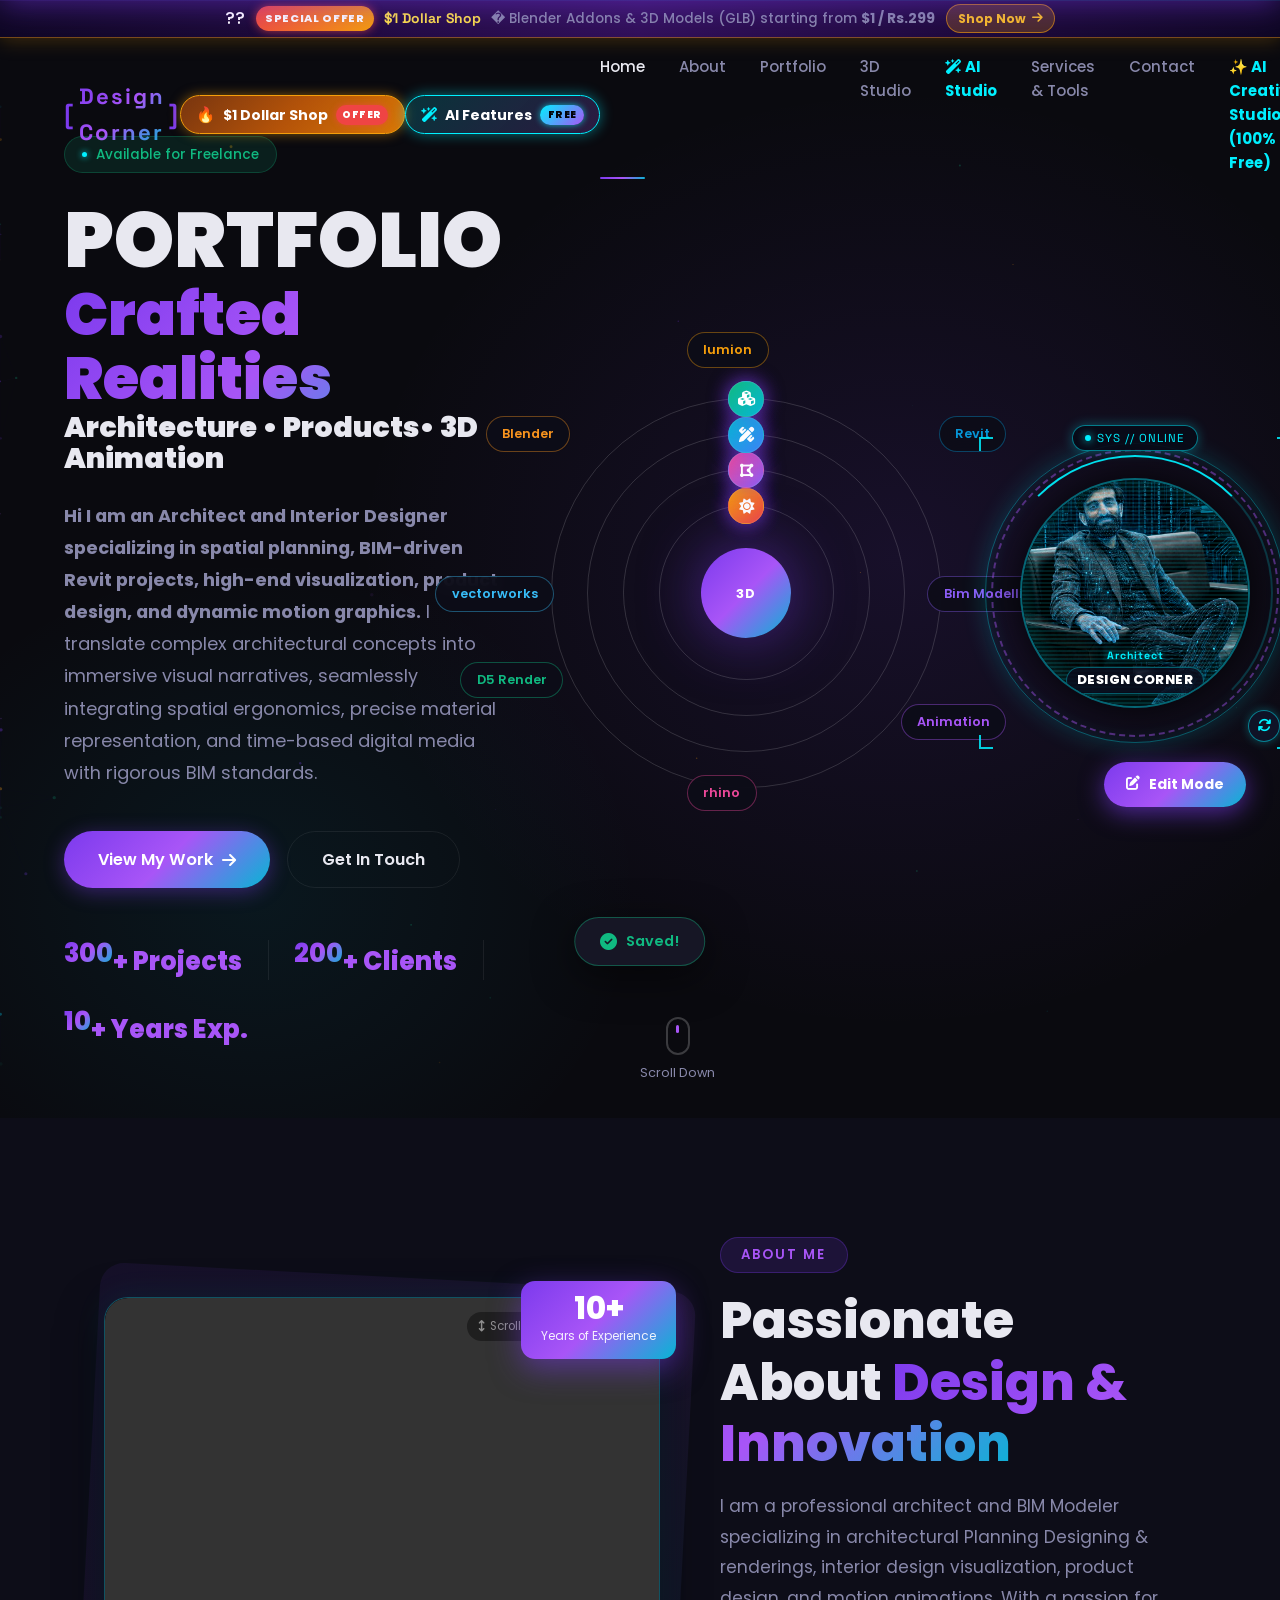
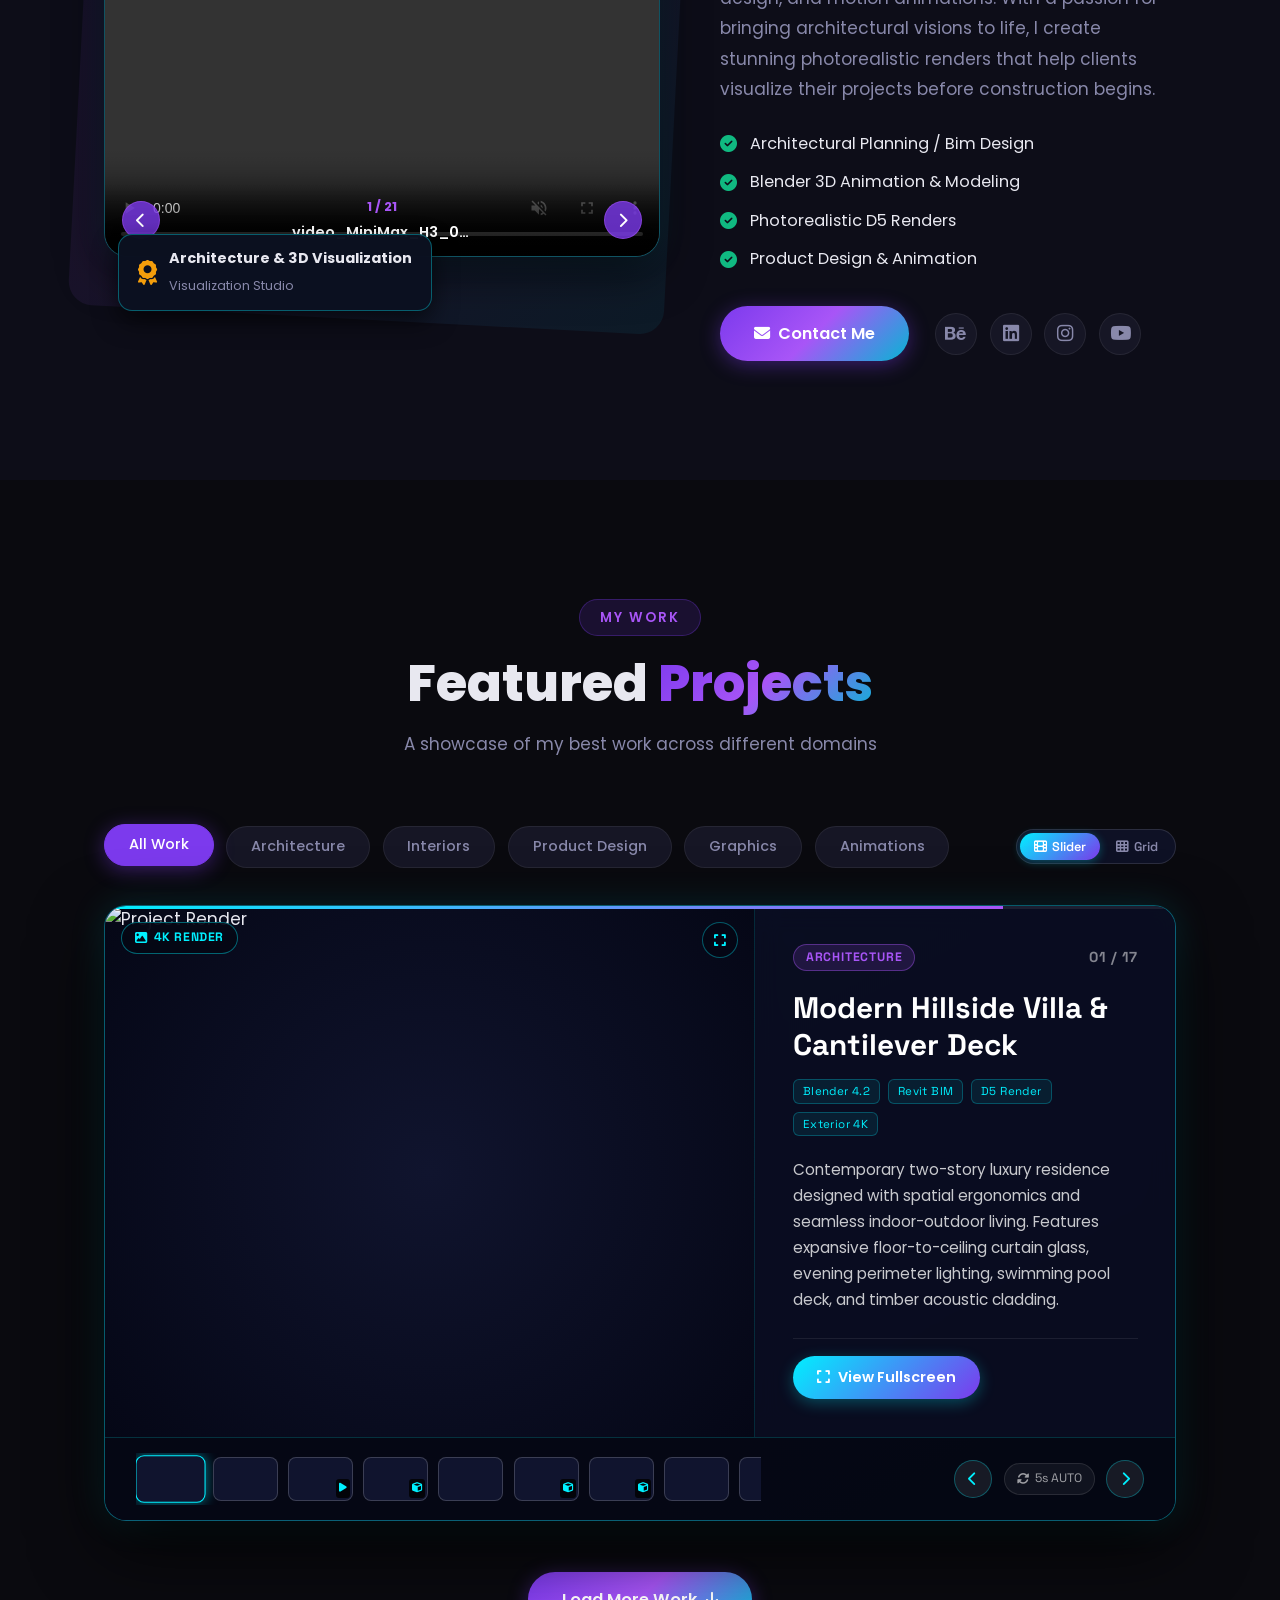
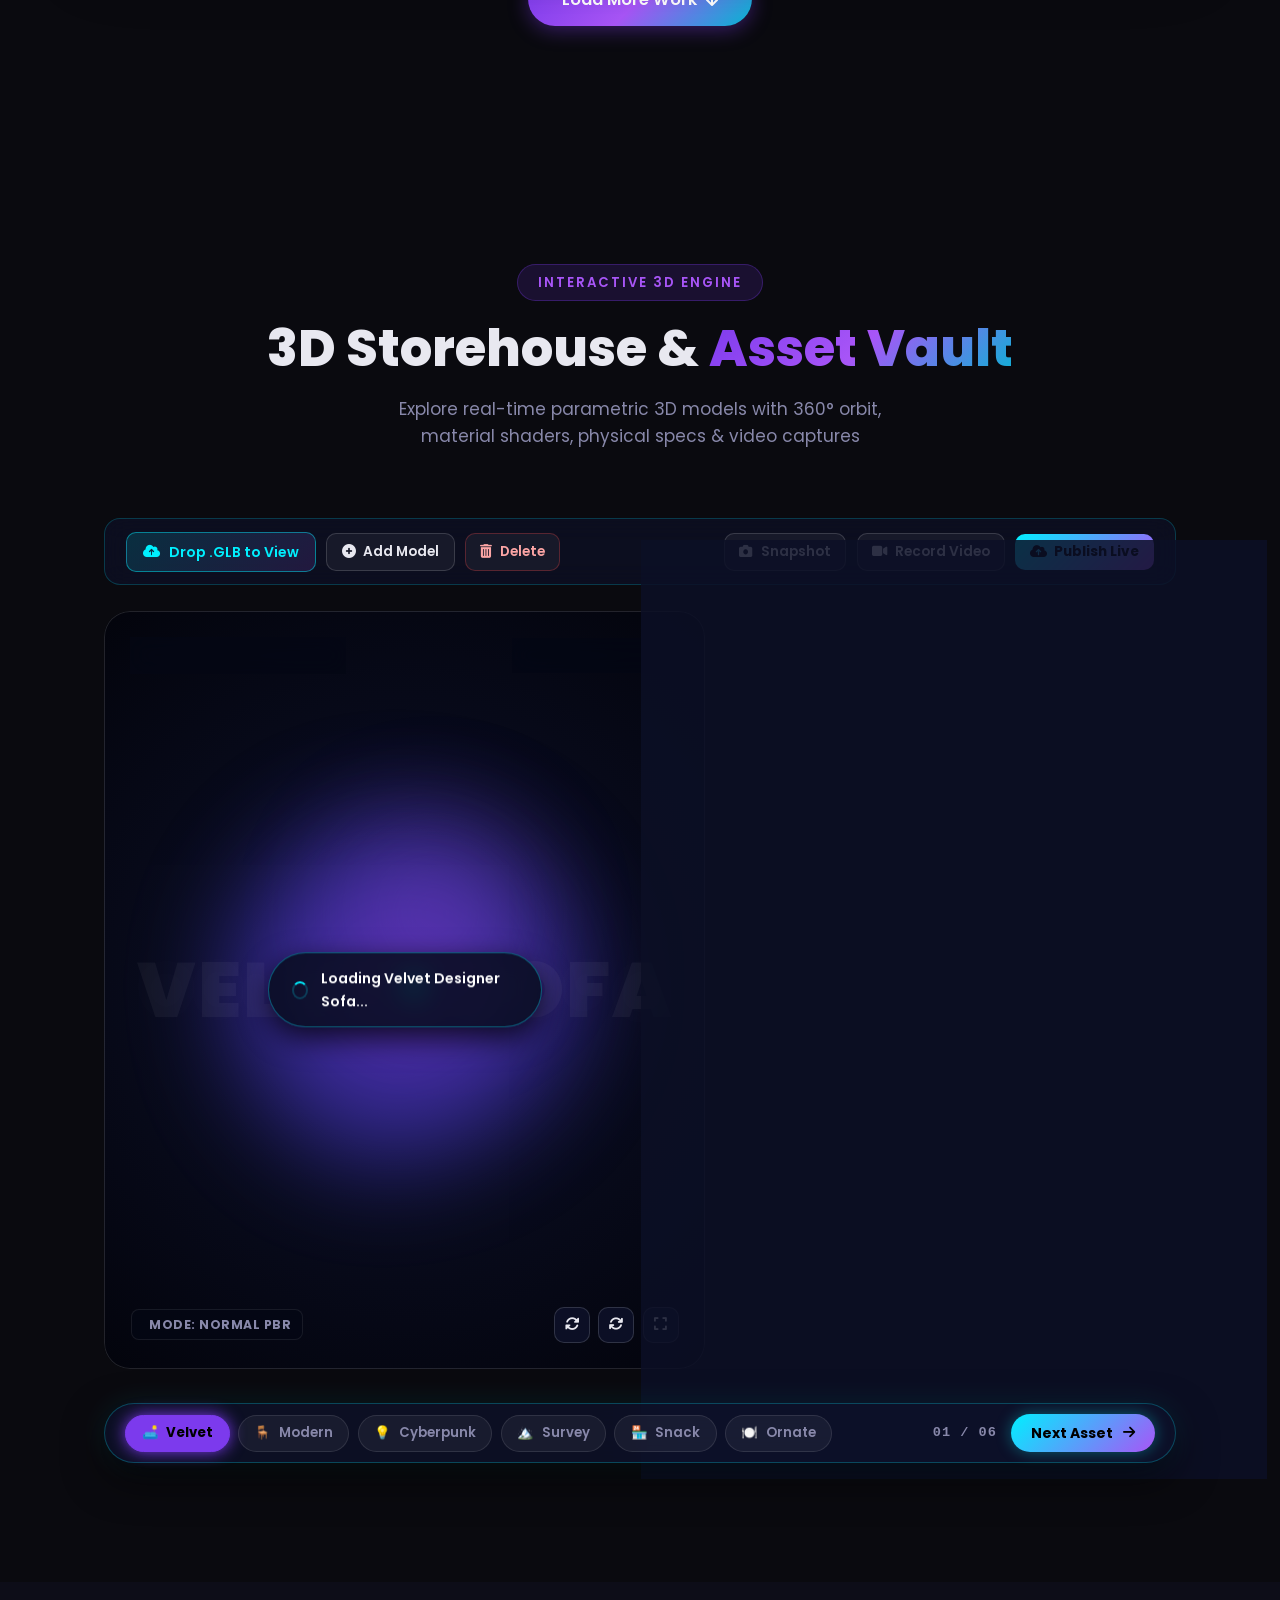
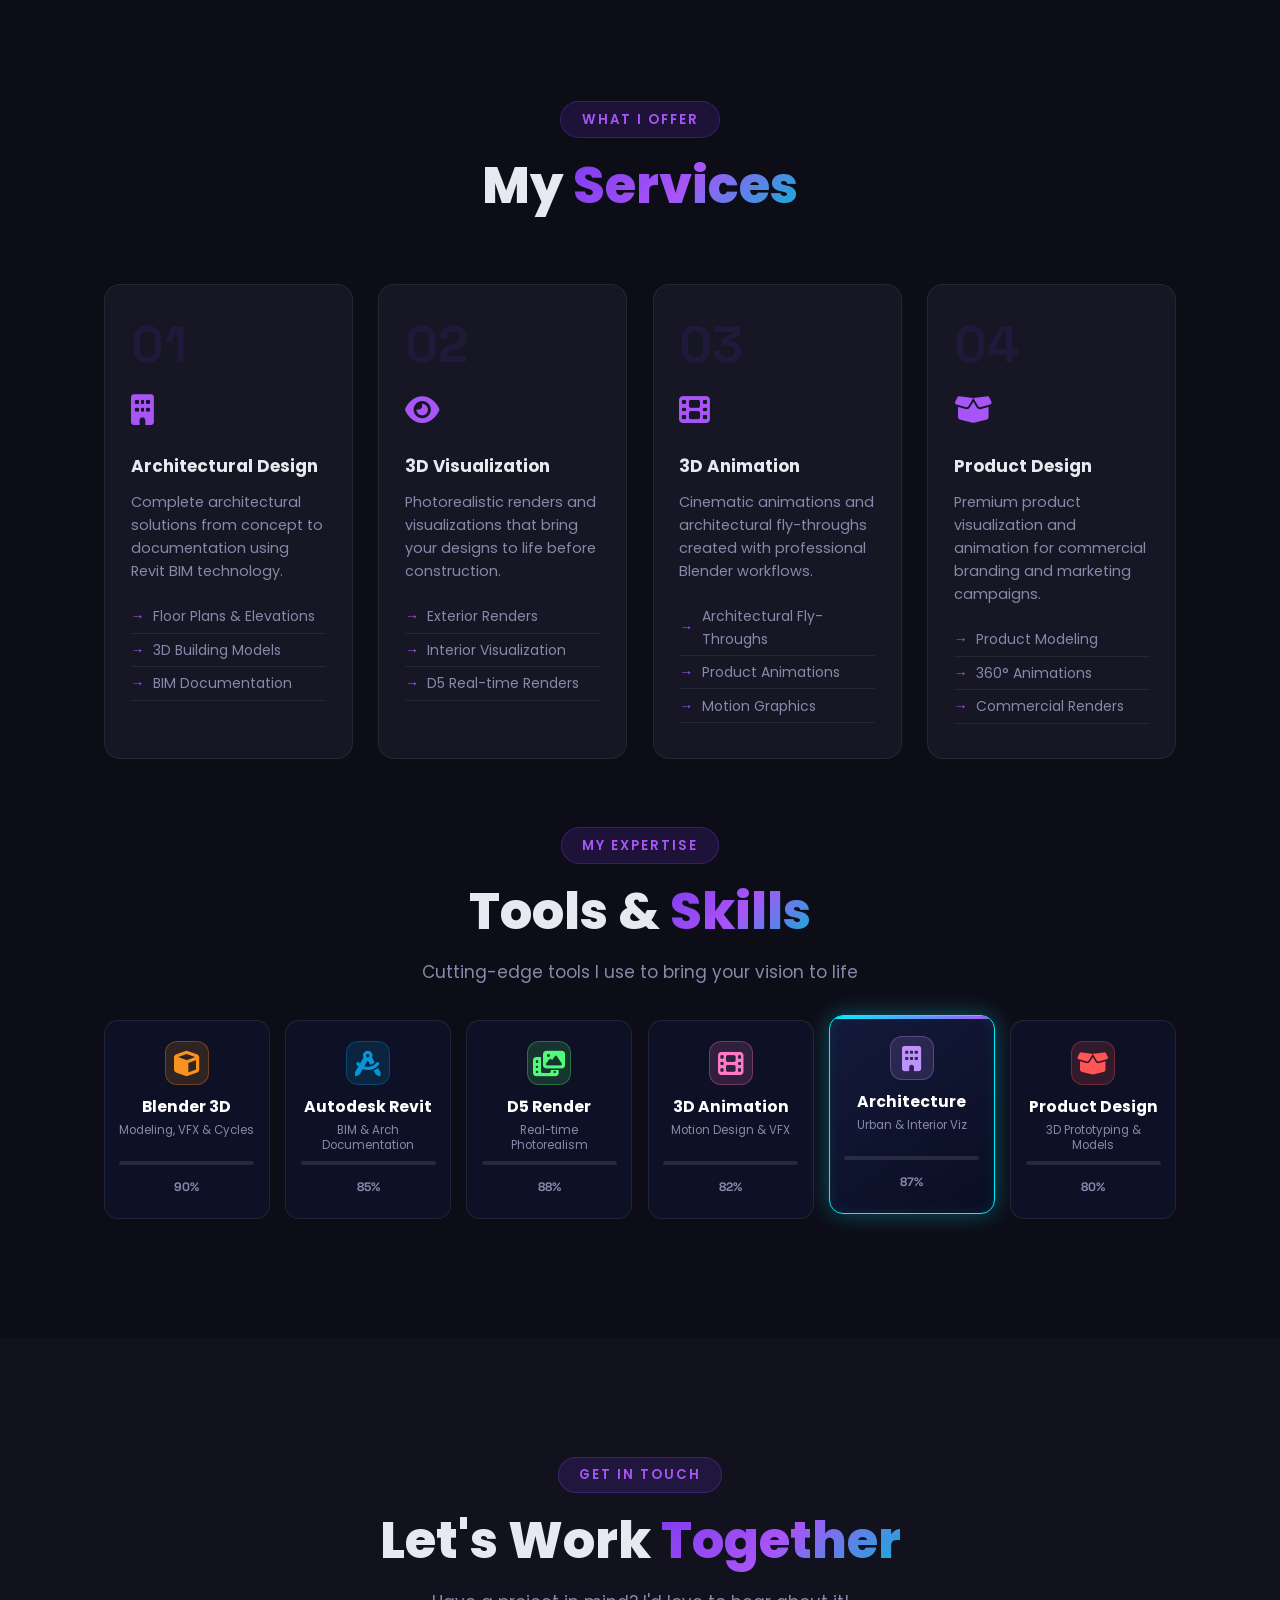
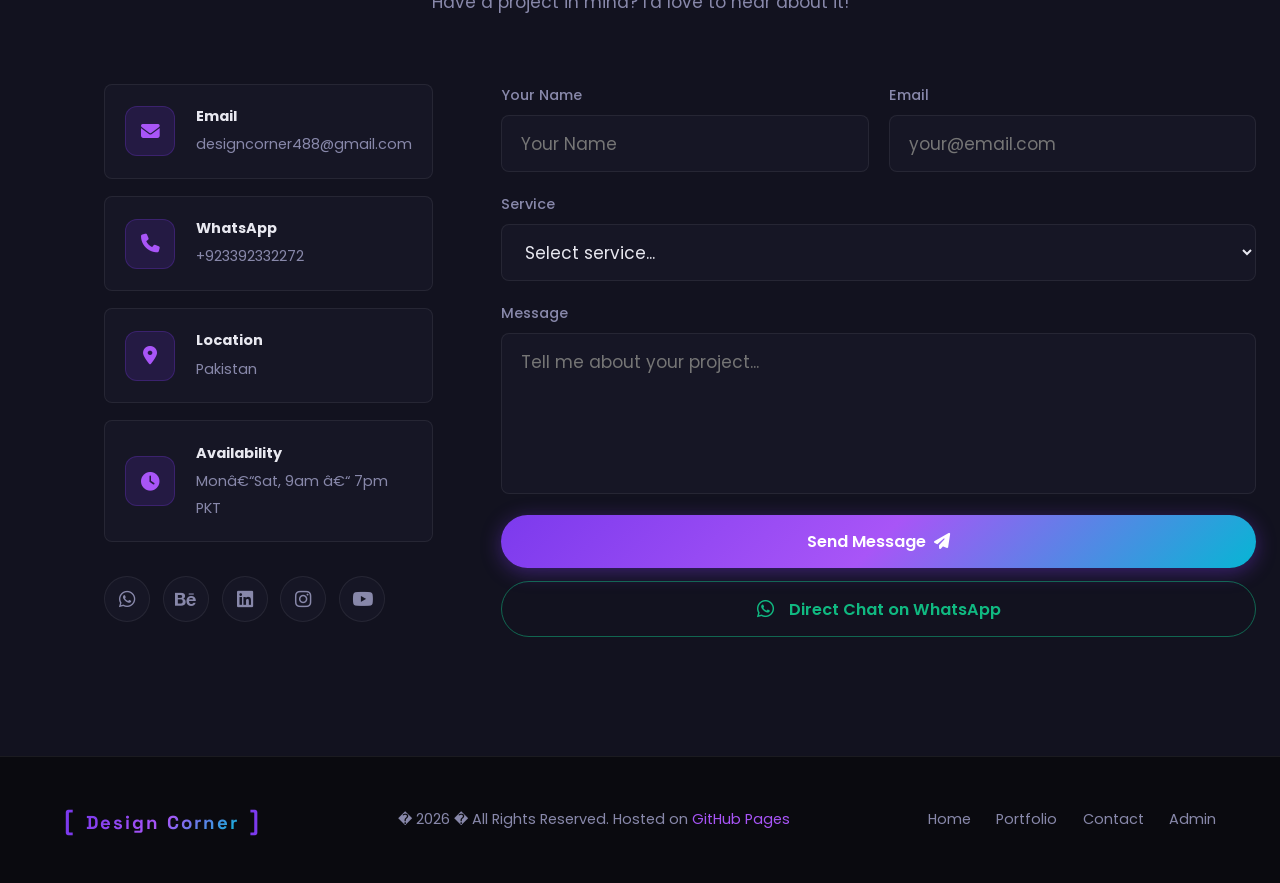
==== commit 9b1535b5: "v31.0: Fix 3D model auto-framing & script initialization, protect interior in BG remover, expand 3D " ====
--- a/index.html
+++ b/index.html
@@ -16,7 +16,7 @@
   <link rel="preconnect" href="https://fonts.gstatic.com" crossorigin/>
   <link href="https://fonts.googleapis.com/css2?family=Poppins:wght@300;400;500;600;700;800;900&family=Space+Grotesk:wght@300;400;500;600;700&display=swap" rel="stylesheet"/>
   <link rel="stylesheet" href="https://cdnjs.cloudflare.com/ajax/libs/font-awesome/6.5.0/css/all.min.css"/>
-  <link rel="stylesheet" href="style.css?v=30.0"/>
+  <link rel="stylesheet" href="style.css?v=31.0"/>
   <script type="module" src="https://ajax.googleapis.com/ajax/libs/model-viewer/3.4.0/model-viewer.min.js"></script>
 </head>
 <body>
@@ -668,8 +668,9 @@
             loading="eager"
             reveal="auto"
             rotation-per-second="18deg"
-            camera-orbit="40deg 75deg 105%"
-            field-of-view="32deg"
+            camera-orbit="auto 75deg auto"
+            field-of-view="auto"
+            interaction-prompt="none"
             touch-action="pan-y">
           </model-viewer>
 
@@ -1403,7 +1404,7 @@
   <button type="button" class="btn-fs-reset" onclick="resetActiveFontSize()" title="Reset size"><i class="fas fa-rotate-left"></i></button>
 </div>
 
-<script src="script.js?v=30.0"></script>
+<script src="script.js?v=31.0"></script>
 </body>
 </html>
 
--- a/style.css
+++ b/style.css
@@ -4320,14 +4320,15 @@
   background: radial-gradient(circle at 50% 50%, #0d112b 0%, #03040c 100%);
   border: 1px solid rgba(255, 255, 255, 0.12);
   border-radius: 26px;
-  overflow: hidden;
+  overflow: visible;
   display: flex;
   flex-direction: column;
   justify-content: space-between;
   padding: 1.5rem;
-  min-height: 580px;
+  min-height: 620px;
   box-shadow: 0 25px 70px rgba(0, 0, 0, 0.8), 0 0 50px rgba(0, 240, 255, 0.08);
   transition: border-color 0.5s ease, box-shadow 0.5s ease;
+  clip-path: inset(0 round 26px);
 }
 
 /* Dynamic Organic Morphing Background Blob */
@@ -4444,19 +4445,24 @@
   position: relative;
   width: 100%;
   flex: 1;
-  min-height: 440px;
-  z-index: 5;
+  height: 460px;
+  min-height: 460px;
+  z-index: 10;
   display: flex;
   align-items: center;
   justify-content: center;
 }
 .storehouse-viewer-box model-viewer {
   width: 100%;
-  height: 100%;
-  min-height: 440px;
+  height: 460px;
+  min-height: 460px;
   background: transparent !important;
+  --poster-color: transparent;
   outline: none;
   cursor: grab;
+  position: relative;
+  z-index: 10;
+  isolation: isolate;
 }
 .storehouse-viewer-box model-viewer:active {
   cursor: grabbing;
@@ -4909,11 +4915,12 @@
     grid-template-columns: 1fr;
   }
   .storehouse-stage-card {
-    min-height: 480px;
+    min-height: 520px;
   }
   .storehouse-viewer-box,
   .storehouse-viewer-box model-viewer {
-    min-height: 380px;
+    height: 400px;
+    min-height: 400px;
   }
 }
 
